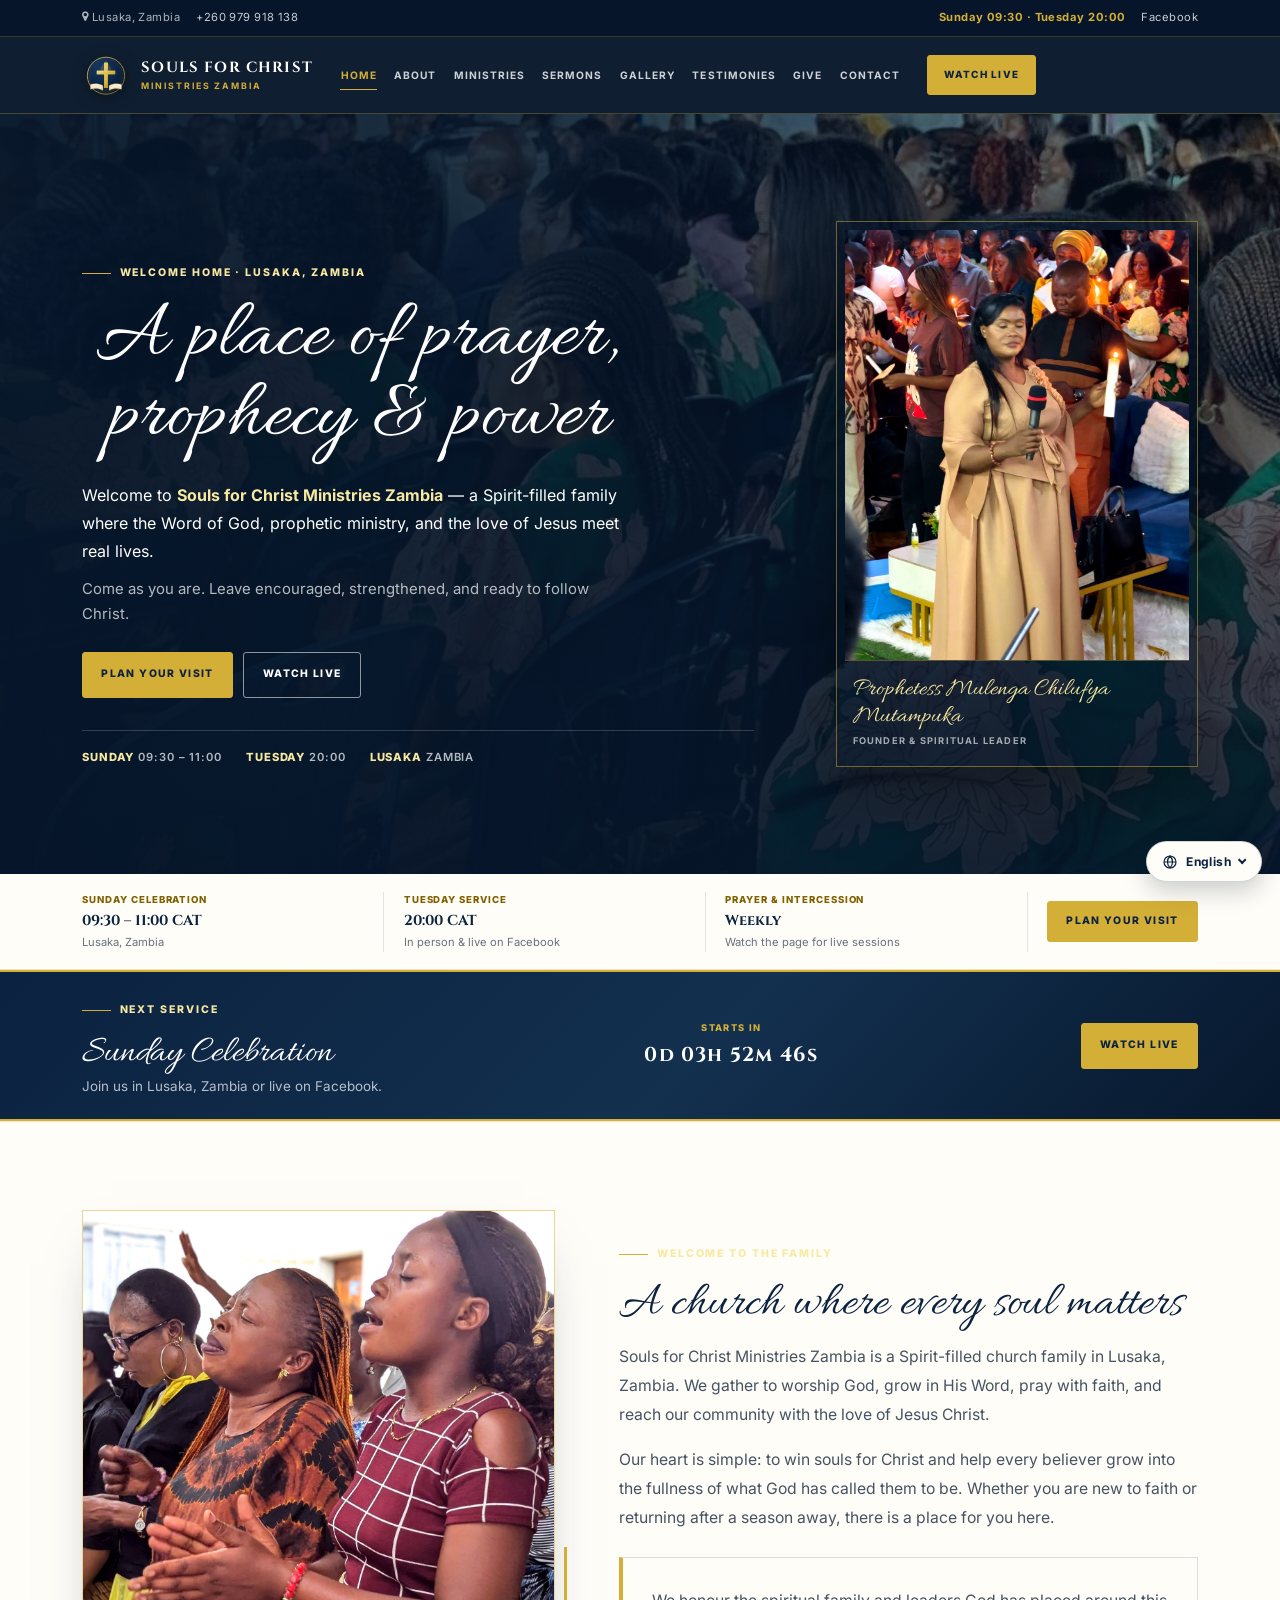
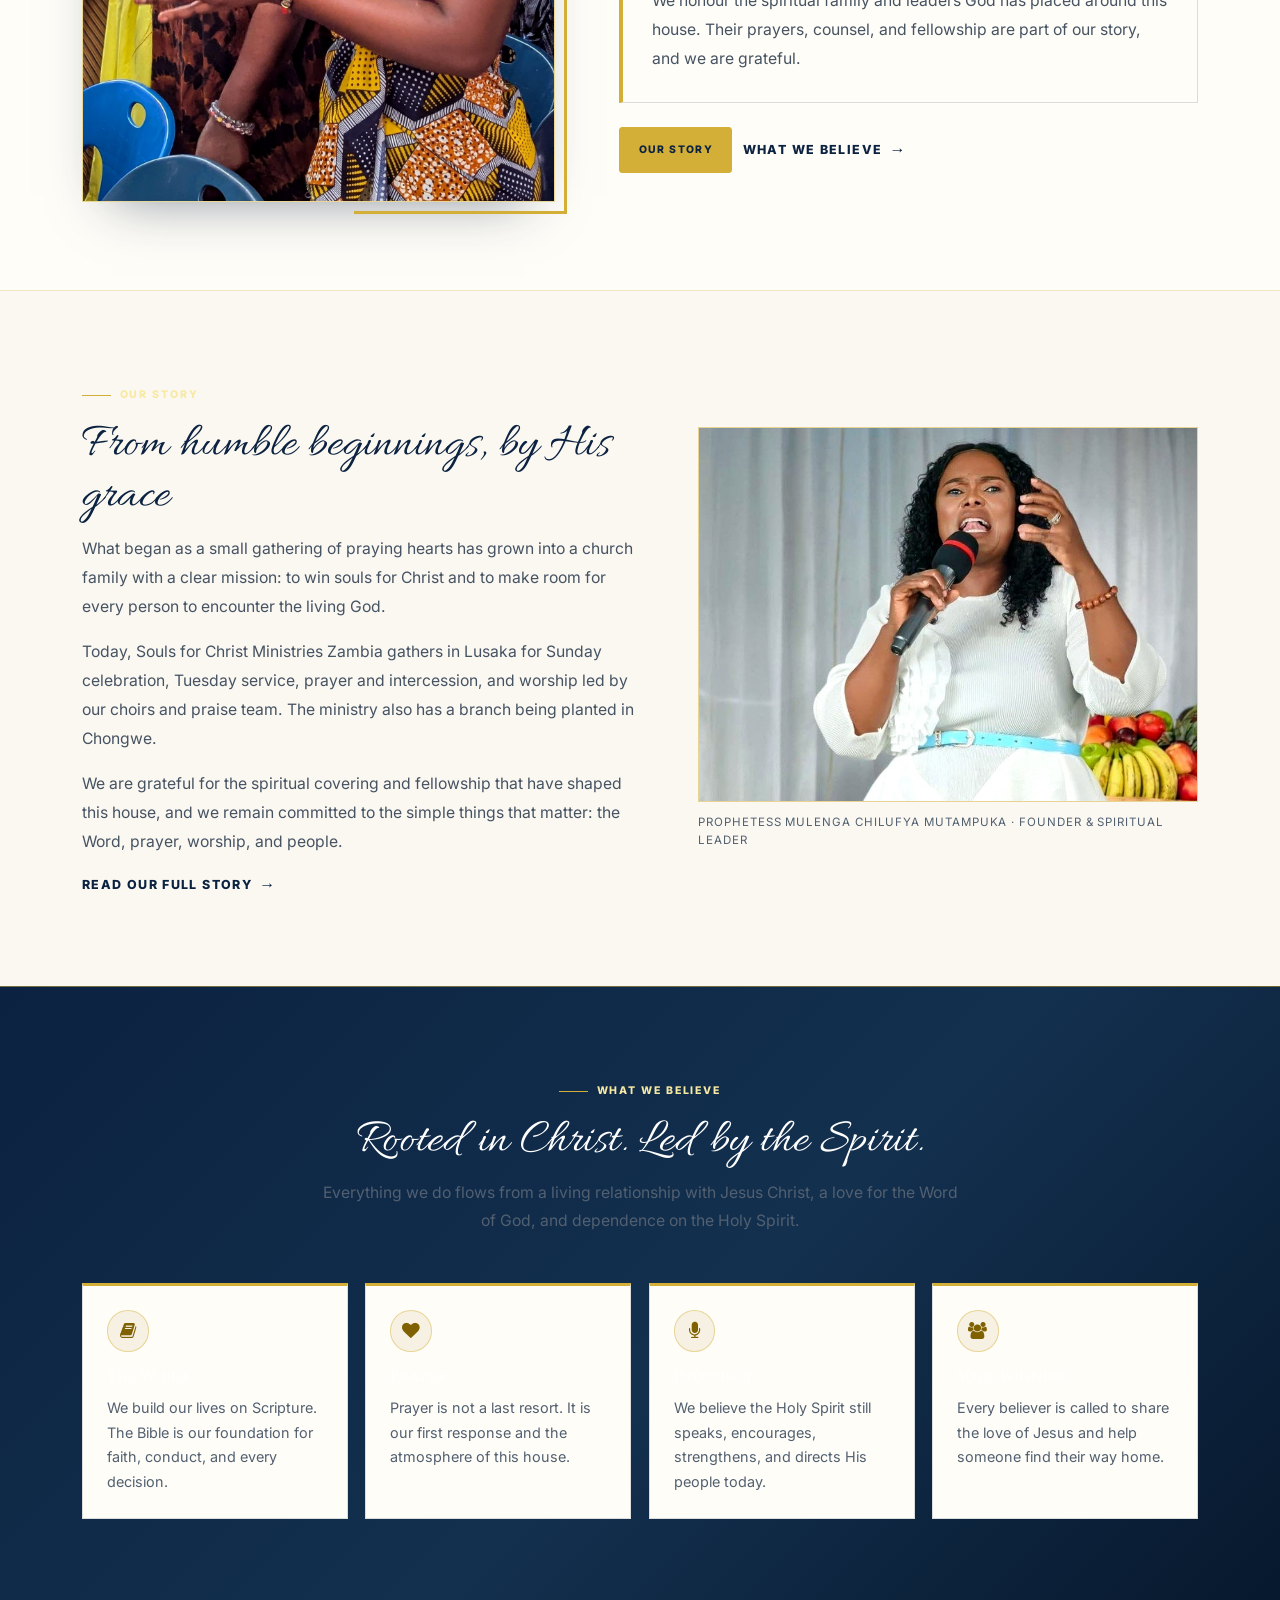
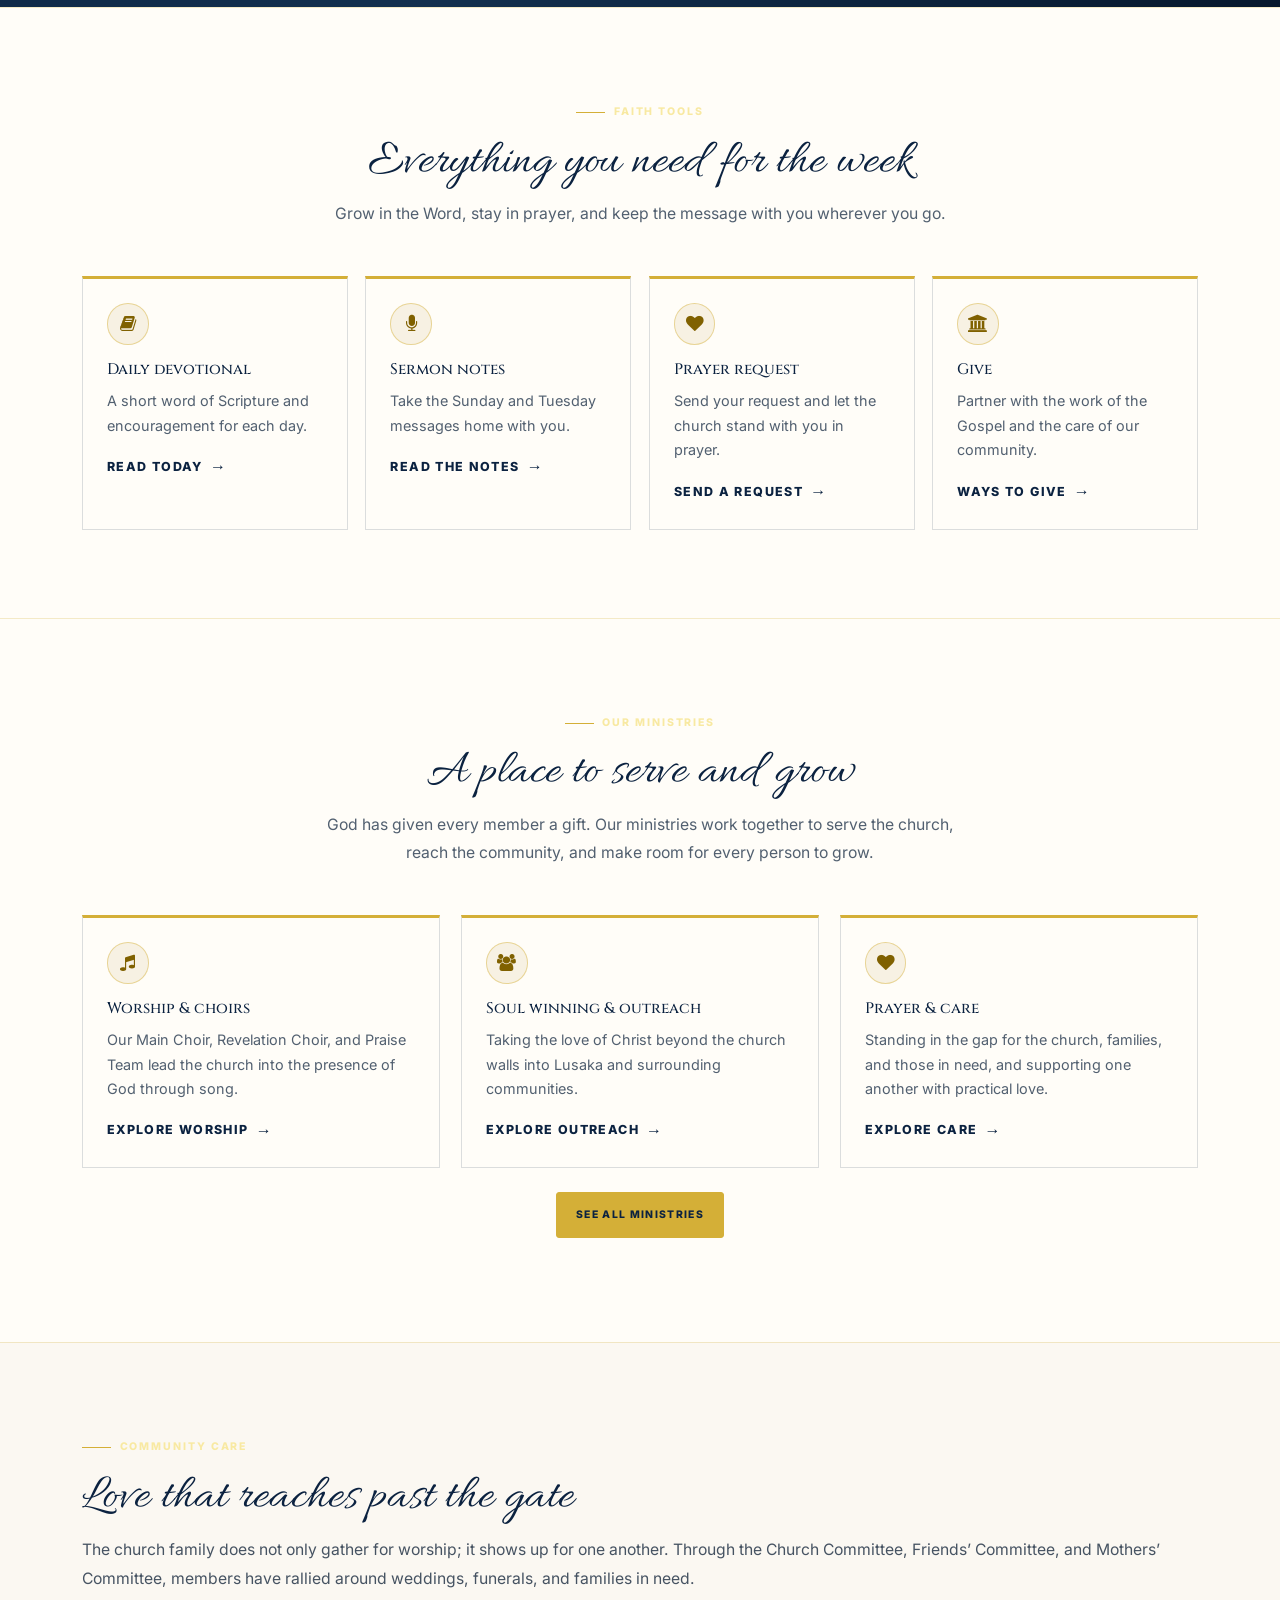
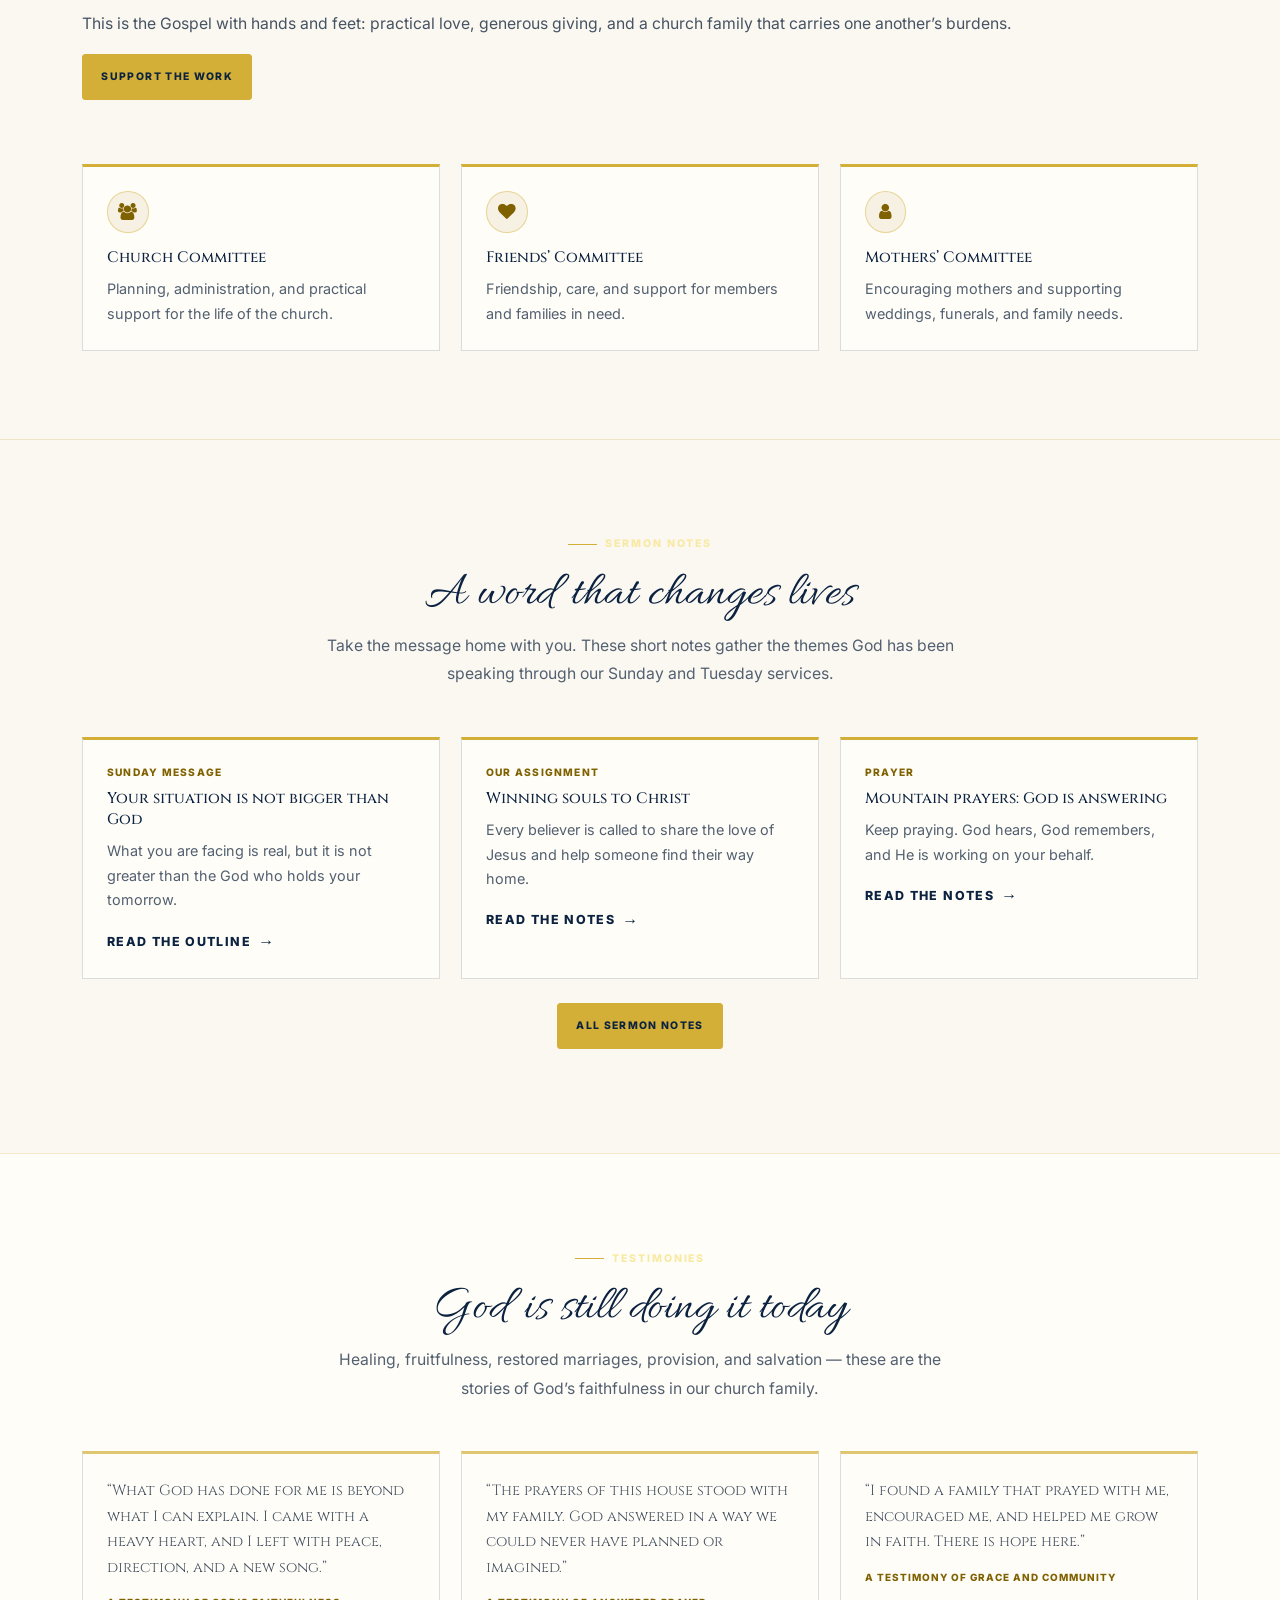
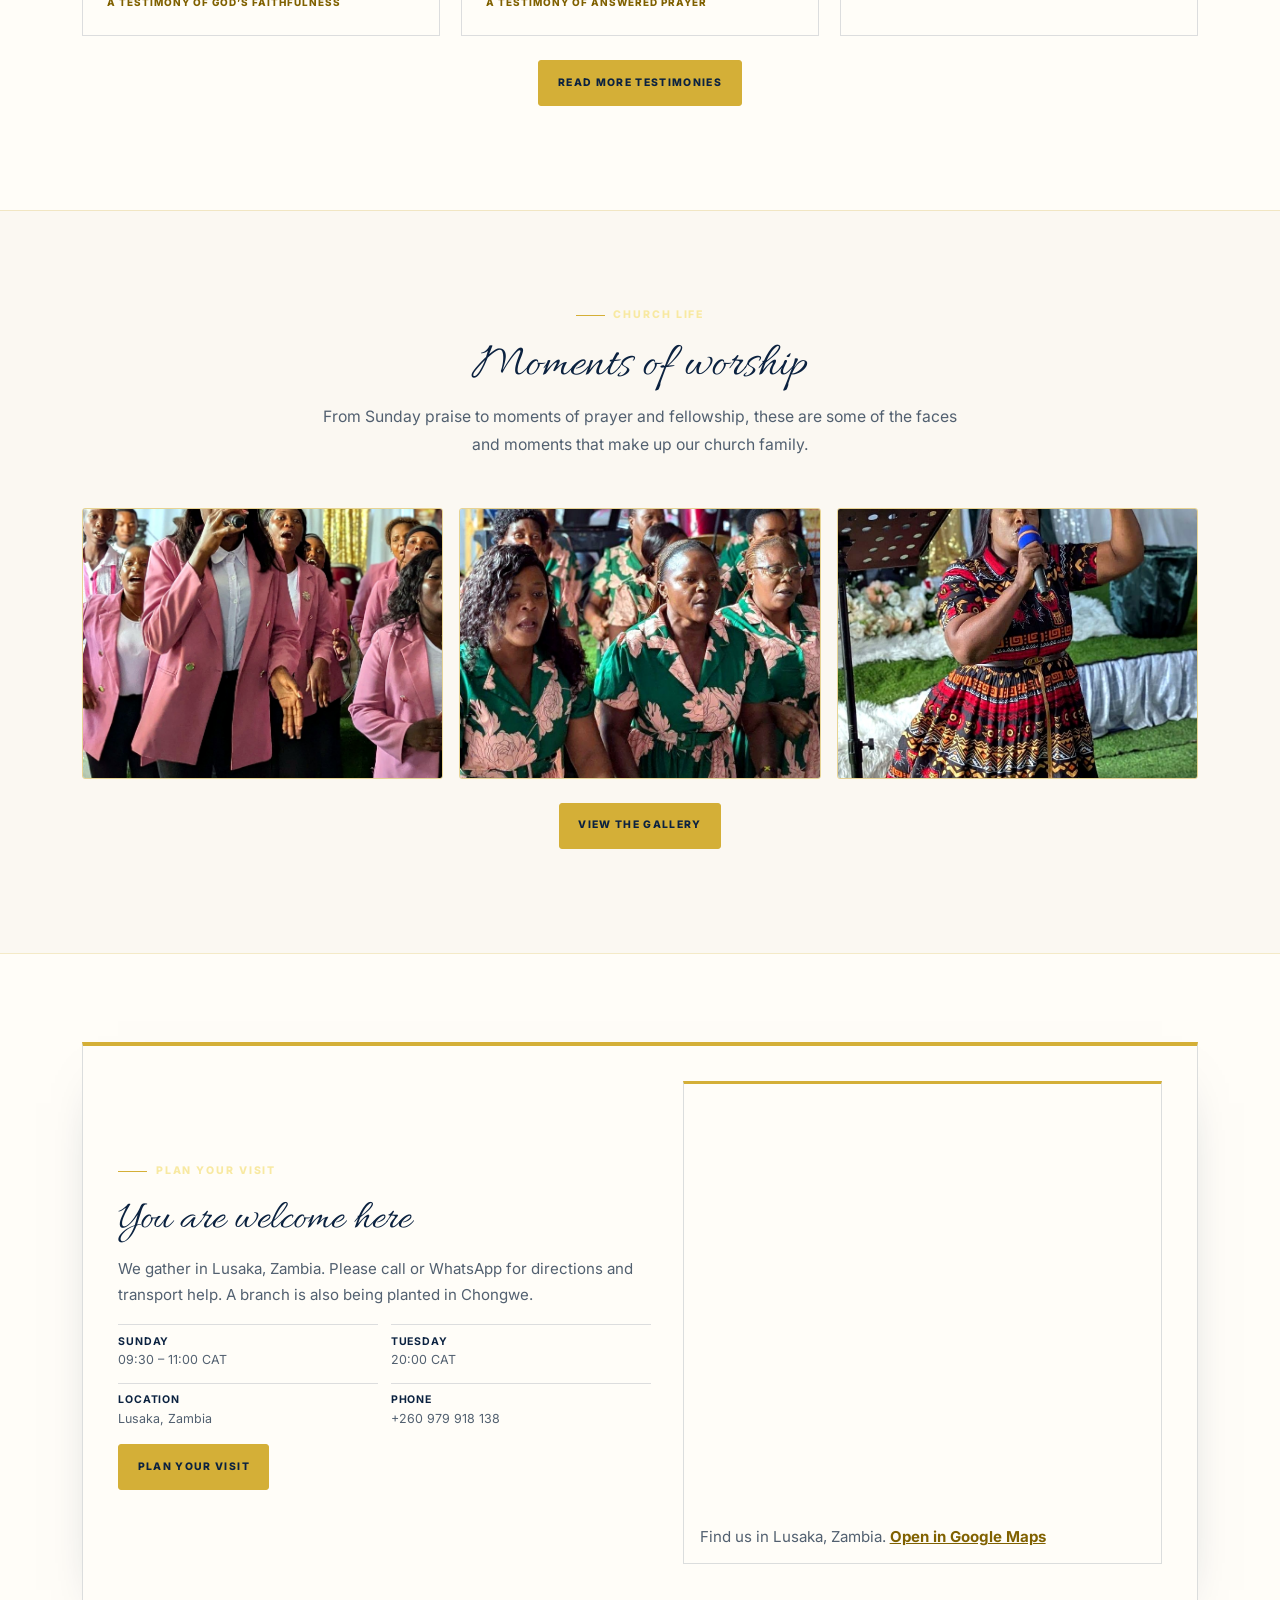
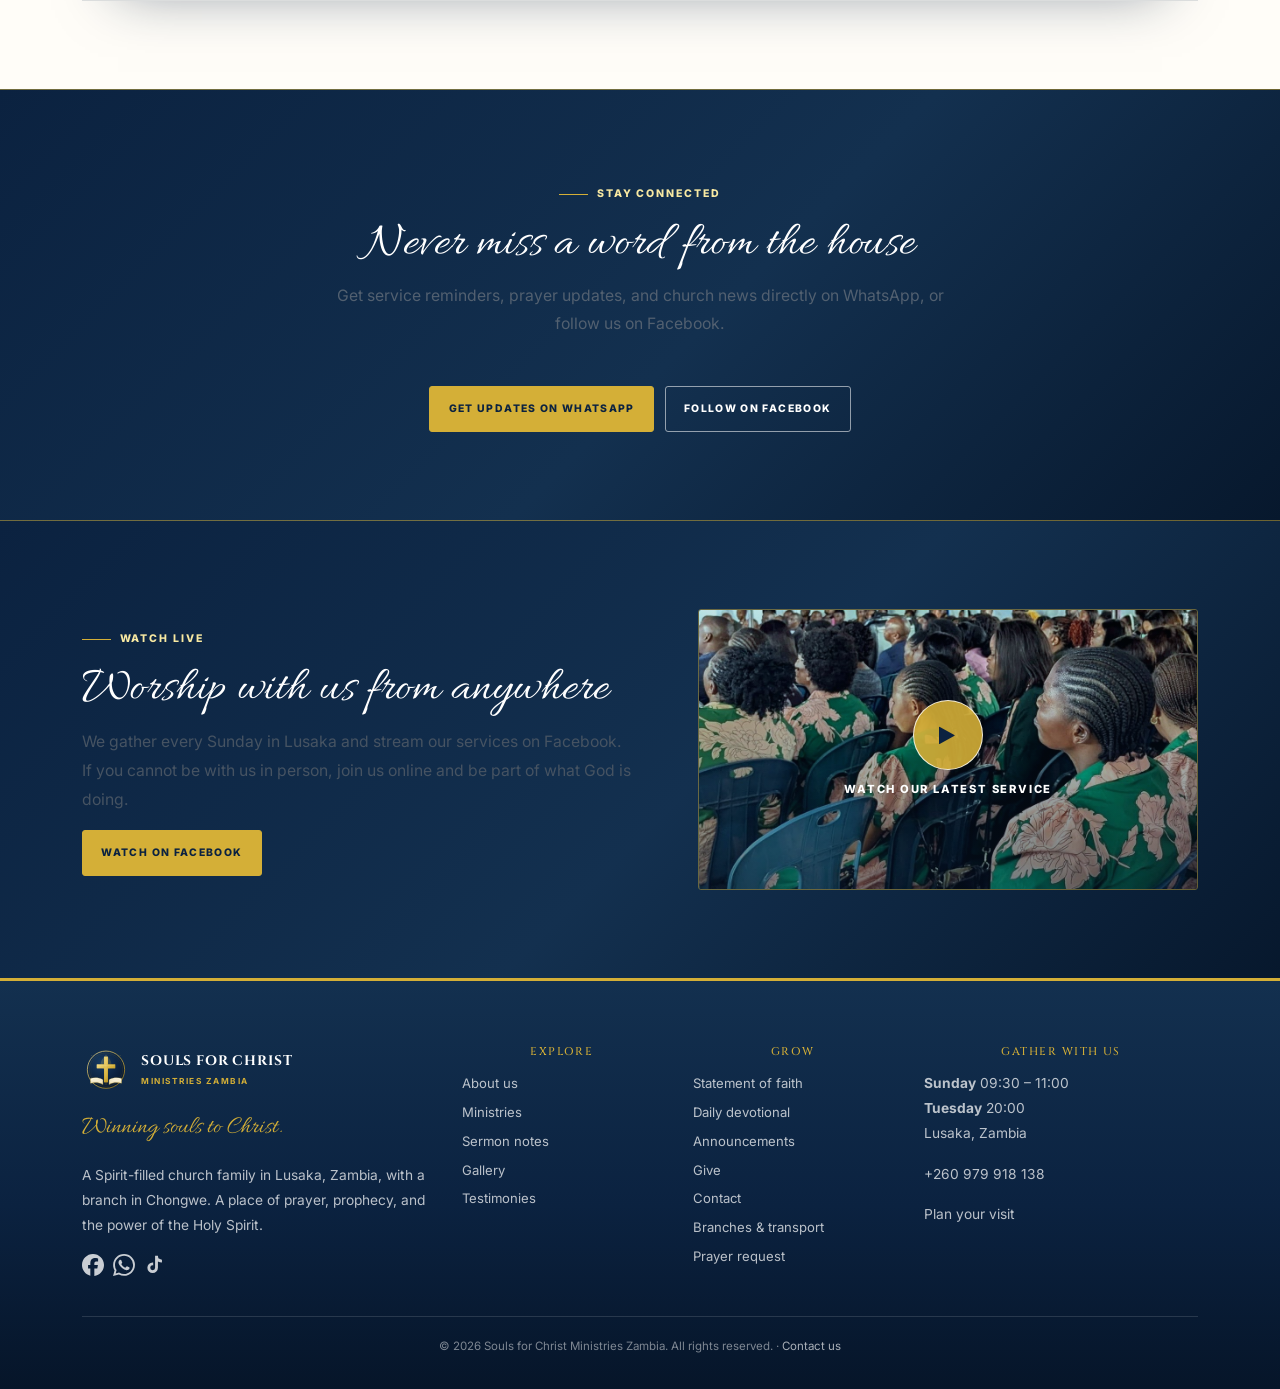
==== index.html @ 10772c0a "Center site on the church; remove incorrect address and other-church details" ====
<!DOCTYPE html>

<html lang="en">
<head>
<meta charset="utf-8"/>
<meta content="width=device-width, initial-scale=1" name="viewport"/>
<title>Souls for Christ Ministries Zambia | Winning Souls to Christ</title>
<meta content="Souls for Christ Ministries Zambia is a Spirit-filled church family in Lusaka, Zambia. Join us for Sunday Celebration at 09:30 and Tuesday Service at 20:00." name="description"/>
<meta content="Souls for Christ Ministries Zambia, church Lusaka Zambia, Prophetess Mulenga Chilufya Mutampuka, Sunday service, Tuesday service, prayer, prophetic ministry" name="keywords"/>
<meta content="#0b2240" name="theme-color"/>
<link href="assets/images/favicon-souls.png" rel="icon" sizes="128x128" type="image/png"/>
<link href="assets/css/fonts.css" rel="stylesheet"/>
<link href="assets/fonts/style.css" rel="stylesheet"/>
<link href="assets/fonts/font__flaticon.css" rel="stylesheet"/>
<link href="assets/css/tiny-slider.css" rel="stylesheet"/>
<link href="assets/css/glightbox.min.css" rel="stylesheet"/>
<link href="assets/css/aos.css" rel="stylesheet"/>
<link href="assets/css/style.css" rel="stylesheet"/>
<link href="assets/css/rpai.css" rel="stylesheet"/>
<link href="assets/css/souls.css" rel="stylesheet"/>
<link href="assets/css/rebuild.css" rel="stylesheet"/>
<meta content="Souls for Christ Ministries Zambia | Winning Souls to Christ" property="og:title"/>
<meta content="Souls for Christ Ministries Zambia is a Spirit-filled church family in Lusaka, Zambia. Join us for Sunday Celebration at 09:30 and Tuesday Service at 20:00." property="og:description"/>
<meta content="website" property="og:type"/>
<meta content="assets/images/og-souls.jpg" property="og:image"/>
<meta content="Souls for Christ Ministries Zambia" property="og:site_name"/>
<meta content="summary_large_image" name="twitter:card"/>
<meta content="Souls for Christ Ministries Zambia | Winning Souls to Christ" name="twitter:title"/>
<meta content="Souls for Christ Ministries Zambia is a Spirit-filled church family in Lusaka, Zambia. Join us for Sunday Celebration at 09:30 and Tuesday Service at 20:00." name="twitter:description"/>
<meta content="assets/images/og-souls.jpg" name="twitter:image"/>
</head>
<body class="page-home">
<div class="site-mobile-menu site-navbar-target" id="site-mobile-menu">
<div class="site-mobile-menu-header">
<div class="site-mobile-menu-close">
<span aria-label="Close menu" class="icofont-close js-menu-toggle" role="button" tabindex="0"></span>
</div>
</div>
<div class="site-mobile-menu-body"></div>
</div>
<div class="souls-topbar">
<div class="container">
<div class="souls-topbar-left">
<span><span aria-hidden="true" class="icon-map-marker"></span> Lusaka, Zambia</span>
<span><a href="tel:+260979918138">+260 979 918 138</a></span>
</div>
<div class="souls-topbar-right">
<span class="souls-topbar-heritage">Sunday 09:30 · Tuesday 20:00</span>
<a href="https://www.facebook.com/p/Souls-for-Christ-Ministries-Zambia-100068789642989/" rel="noopener noreferrer" target="_blank">Facebook</a>
</div>
</div>
</div>
<header class="souls-header">
<div class="container">
<a aria-label="Souls for Christ Ministries Zambia home" class="souls-brand" href="index.html">
<img alt="Souls for Christ Ministries Zambia emblem" class="souls-brand-mark" src="assets/images/logo-emblem.svg"/>
<span class="souls-brand-text"><strong>Souls for Christ</strong><small>Ministries Zambia</small></span>
</a>
<nav aria-label="Main navigation">
<ul class="souls-nav js-clone-nav">
<li class="active"><a aria-current="page" href="index.html">Home</a></li>
<li><a href="about.html">About</a></li>
<li><a href="ministry.html">Ministries</a></li>
<li><a href="sermons.html">Sermons</a></li>
<li><a href="gallery.html">Gallery</a></li>
<li><a href="testimonies.html">Testimonies</a></li>
<li><a href="give.html">Give</a></li>
<li><a href="contact.html">Contact</a></li>
</ul>
</nav>
<a class="souls-live-btn" href="https://www.facebook.com/p/Souls-for-Christ-Ministries-Zambia-100068789642989/" rel="noopener noreferrer" target="_blank">Watch Live</a>
<button aria-controls="site-mobile-menu" aria-expanded="false" aria-label="Open menu" class="souls-burger js-menu-toggle" type="button">
<span></span><span></span><span></span>
</button>
</div>
</header>
<section class="souls-hero">
<div class="souls-hero-bg" style="background-image:url('assets/images/hero-congregation.jpg')"></div>
<div class="container">
<div class="souls-hero-grid">
<div class="souls-hero-copy" data-aos="fade-up">
<span class="souls-kicker">Welcome home · Lusaka, Zambia</span>
<h1>A place of prayer, prophecy &amp; power</h1>
<p class="souls-hero-lead">Welcome to <strong>Souls for Christ Ministries Zambia</strong> — a Spirit-filled family where the Word of God, prophetic ministry, and the love of Jesus meet real lives.</p>
<p class="souls-hero-note">Come as you are. Leave encouraged, strengthened, and ready to follow Christ.</p>
<div class="souls-actions">
<a class="souls-btn" href="contact.html#visit">Plan your visit</a>
<a class="souls-btn-outline" href="https://www.facebook.com/p/Souls-for-Christ-Ministries-Zambia-100068789642989/" rel="noopener noreferrer" target="_blank">Watch live</a>
</div>
<div class="souls-hero-meta">
<span><strong>Sunday</strong> 09:30 – 11:00</span>
<span><strong>Tuesday</strong> 20:00</span>
<span><strong>Lusaka</strong> Zambia</span>
</div>
</div>
<figure class="souls-hero-portrait" data-aos="fade-up" data-aos-delay="120">
<img alt="Prophetess Mulenga Chilufya Mutampuka, founder of Souls for Christ Ministries Zambia" decoding="async" height="1741" loading="lazy" src="assets/images/pastor-portrait.jpg" width="1170"/>
<figcaption>
<span class="souls-portrait-name">Prophetess Mulenga Chilufya Mutampuka</span>
<span class="souls-portrait-role">Founder &amp; Spiritual Leader</span>
</figcaption>
</figure>
</div>
</div>
</section>
<section aria-label="Weekly service times" class="souls-service-strip">
<div class="container">
<div class="souls-service-strip-grid">
<div class="souls-service-strip-item">
<span>Sunday Celebration</span>
<strong>09:30 – 11:00 CAT</strong>
<small>Lusaka, Zambia</small>
</div>
<div class="souls-service-strip-item">
<span>Tuesday Service</span>
<strong>20:00 CAT</strong>
<small>In person &amp; live on Facebook</small>
</div>
<div class="souls-service-strip-item">
<span>Prayer &amp; Intercession</span>
<strong>Weekly</strong>
<small>Watch the page for live sessions</small>
</div>
<a class="souls-btn" href="contact.html#visit">Plan your visit</a>
</div>
</div>
</section>
<main>
<section aria-label="Next service countdown" class="souls-live-band">
<div class="container">
<div>
<span class="souls-kicker">Next service</span>
<h2>Sunday Celebration</h2>
<p>Join us in Lusaka, Zambia or live on Facebook.</p>
</div>
<div class="souls-countdown">
<span>Starts in</span>
<strong data-next-service="">00d 00h 00m 00s</strong>
</div>
<a class="souls-btn" href="https://www.facebook.com/p/Souls-for-Christ-Ministries-Zambia-100068789642989/" rel="noopener noreferrer" target="_blank">Watch live</a>
</div>
</section>
<section class="souls-section souls-section--paper">
<div class="container">
<div class="souls-welcome-grid">
<figure class="souls-welcome-image" data-aos="fade-up">
<img alt="Women of the choir worshipping at Souls for Christ Ministries Zambia" decoding="async" height="1800" loading="lazy" src="assets/images/worship-choir.jpg" width="1355"/>
</figure>
<div class="souls-welcome-copy" data-aos="fade-up" data-aos-delay="100">
<span class="souls-kicker">Welcome to the family</span>
<h2 class="souls-section-title">A church where every soul matters</h2>
<p>Souls for Christ Ministries Zambia is a Spirit-filled church family in Lusaka, Zambia. We gather to worship God, grow in His Word, pray with faith, and reach our community with the love of Jesus Christ.</p>
<p>Our heart is simple: to win souls for Christ and help every believer grow into the fullness of what God has called them to be. Whether you are new to faith or returning after a season away, there is a place for you here.</p>
<div class="souls-heritage" style="margin-top:1.5rem">
<p>We honour the spiritual family and leaders God has placed around this house. Their prayers, counsel, and fellowship are part of our story, and we are grateful.</p>
</div>
<div class="souls-actions" style="margin-top:1.5rem">
<a class="souls-btn" href="about.html">Our story</a>
<a class="souls-link-arrow" href="faith.html">What we believe</a>
</div>
</div>
</div>
</div>
</section>
<section class="souls-section">
<div class="container">
<div class="souls-story-grid">
<div class="souls-story-copy" data-aos="fade-up">
<span class="souls-kicker">Our story</span>
<h2 class="souls-section-title">From humble beginnings, by His grace</h2>
<p>What began as a small gathering of praying hearts has grown into a church family with a clear mission: to win souls for Christ and to make room for every person to encounter the living God.</p>
<p>Today, Souls for Christ Ministries Zambia gathers in Lusaka for Sunday celebration, Tuesday service, prayer and intercession, and worship led by our choirs and praise team. The ministry also has a branch being planted in Chongwe.</p>
<p>We are grateful for the spiritual covering and fellowship that have shaped this house, and we remain committed to the simple things that matter: the Word, prayer, worship, and people.</p>
<a class="souls-link-arrow" href="about.html">Read our full story</a>
</div>
<figure class="souls-story-image" data-aos="fade-up" data-aos-delay="100">
<img alt="Prophetess Mulenga Chilufya Mutampuka ministering at Souls for Christ Ministries Zambia" decoding="async" height="1673" loading="lazy" src="assets/images/pastor-speaking.jpg" width="871"/>
<figcaption>Prophetess Mulenga Chilufya Mutampuka · Founder &amp; Spiritual Leader</figcaption>
</figure>
</div>
</div>
</section>
<section class="souls-section souls-section--navy">
<div class="container">
<div class="souls-section-head">
<span class="souls-kicker">What we believe</span>
<h2 class="souls-section-title">Rooted in Christ. Led by the Spirit.</h2>
<p>Everything we do flows from a living relationship with Jesus Christ, a love for the Word of God, and dependence on the Holy Spirit.</p>
</div>
<div class="souls-grid-4">
<article class="souls-belief-card">
<div class="souls-card-icon"><span aria-hidden="true" class="icon-book"></span></div>
<h3>The Word</h3>
<p>We build our lives on Scripture. The Bible is our foundation for faith, conduct, and every decision.</p>
</article>
<article class="souls-belief-card">
<div class="souls-card-icon"><span aria-hidden="true" class="icon-heart"></span></div>
<h3>Prayer</h3>
<p>Prayer is not a last resort. It is our first response and the atmosphere of this house.</p>
</article>
<article class="souls-belief-card">
<div class="souls-card-icon"><span aria-hidden="true" class="icon-microphone"></span></div>
<h3>Prophecy</h3>
<p>We believe the Holy Spirit still speaks, encourages, strengthens, and directs His people today.</p>
</article>
<article class="souls-belief-card">
<div class="souls-card-icon"><span aria-hidden="true" class="icon-users"></span></div>
<h3>Soul winning</h3>
<p>Every believer is called to share the love of Jesus and help someone find their way home.</p>
</article>
</div>
</div>
</section>
<section class="souls-section souls-section--paper">
<div class="container">
<div class="souls-section-head">
<span class="souls-kicker">Faith tools</span>
<h2 class="souls-section-title">Everything you need for the week</h2>
<p>Grow in the Word, stay in prayer, and keep the message with you wherever you go.</p>
</div>
<div class="souls-grid-4">
<article class="souls-belief-card">
<div class="souls-card-icon"><span aria-hidden="true" class="icon-book"></span></div>
<h3>Daily devotional</h3>
<p>A short word of Scripture and encouragement for each day.</p>
<a class="souls-link-arrow" href="daily-devotional.html">Read today</a>
</article>
<article class="souls-belief-card">
<div class="souls-card-icon"><span aria-hidden="true" class="icon-microphone"></span></div>
<h3>Sermon notes</h3>
<p>Take the Sunday and Tuesday messages home with you.</p>
<a class="souls-link-arrow" href="sermons.html">Read the notes</a>
</article>
<article class="souls-belief-card">
<div class="souls-card-icon"><span aria-hidden="true" class="icon-heart"></span></div>
<h3>Prayer request</h3>
<p>Send your request and let the church stand with you in prayer.</p>
<a class="souls-link-arrow" href="contact.html#prayer">Send a request</a>
</article>
<article class="souls-belief-card">
<div class="souls-card-icon"><span aria-hidden="true" class="icon-bank"></span></div>
<h3>Give</h3>
<p>Partner with the work of the Gospel and the care of our community.</p>
<a class="souls-link-arrow" href="give.html">Ways to give</a>
</article>
</div>
</div>
</section>
<section class="souls-section souls-section--paper">
<div class="container">
<div class="souls-section-head">
<span class="souls-kicker">Our ministries</span>
<h2 class="souls-section-title">A place to serve and grow</h2>
<p>God has given every member a gift. Our ministries work together to serve the church, reach the community, and make room for every person to grow.</p>
</div>
<div class="souls-grid-3">
<article class="souls-ministry-card">
<div class="souls-card-icon"><span aria-hidden="true" class="icon-music"></span></div>
<h3>Worship &amp; choirs</h3>
<p>Our Main Choir, Revelation Choir, and Praise Team lead the church into the presence of God through song.</p>
<a class="souls-link-arrow" href="ministry.html">Explore worship</a>
</article>
<article class="souls-ministry-card">
<div class="souls-card-icon"><span aria-hidden="true" class="icon-users"></span></div>
<h3>Soul winning &amp; outreach</h3>
<p>Taking the love of Christ beyond the church walls into Lusaka and surrounding communities.</p>
<a class="souls-link-arrow" href="ministry.html">Explore outreach</a>
</article>
<article class="souls-ministry-card">
<div class="souls-card-icon"><span aria-hidden="true" class="icon-heart"></span></div>
<h3>Prayer &amp; care</h3>
<p>Standing in the gap for the church, families, and those in need, and supporting one another with practical love.</p>
<a class="souls-link-arrow" href="ministry.html">Explore care</a>
</article>
</div>
<p class="text-center mt-4"><a class="souls-btn" href="ministry.html">See all ministries</a></p>
</div>
</section>
<section class="souls-section souls-community">
<div class="container">
<div class="souls-story-grid">
<div class="souls-story-copy">
<span class="souls-kicker">Community care</span>
<h2 class="souls-section-title">Love that reaches past the gate</h2>
<p>The church family does not only gather for worship; it shows up for one another. Through the Church Committee, Friends’ Committee, and Mothers’ Committee, members have rallied around weddings, funerals, and families in need.</p>
<p>This is the Gospel with hands and feet: practical love, generous giving, and a church family that carries one another’s burdens.</p>
<a class="souls-btn" href="give.html">Support the work</a>
</div>
<div class="souls-grid-3">
<article class="souls-belief-card">
<div class="souls-card-icon"><span aria-hidden="true" class="icon-users"></span></div>
<h3>Church Committee</h3>
<p>Planning, administration, and practical support for the life of the church.</p>
</article>
<article class="souls-belief-card">
<div class="souls-card-icon"><span aria-hidden="true" class="icon-heart"></span></div>
<h3>Friends’ Committee</h3>
<p>Friendship, care, and support for members and families in need.</p>
</article>
<article class="souls-belief-card">
<div class="souls-card-icon"><span aria-hidden="true" class="icon-user"></span></div>
<h3>Mothers’ Committee</h3>
<p>Encouraging mothers and supporting weddings, funerals, and family needs.</p>
</article>
</div>
</div>
</div>
</section>
<section class="souls-section">
<div class="container">
<div class="souls-section-head">
<span class="souls-kicker">Sermon notes</span>
<h2 class="souls-section-title">A word that changes lives</h2>
<p>Take the message home with you. These short notes gather the themes God has been speaking through our Sunday and Tuesday services.</p>
</div>
<div class="souls-grid-3">
<article class="souls-sermon-preview">
<span class="souls-mini-label">Sunday message</span>
<h3>Your situation is not bigger than God</h3>
<p>What you are facing is real, but it is not greater than the God who holds your tomorrow.</p>
<a class="souls-link-arrow" href="sermons.html">Read the outline</a>
</article>
<article class="souls-sermon-preview">
<span class="souls-mini-label">Our assignment</span>
<h3>Winning souls to Christ</h3>
<p>Every believer is called to share the love of Jesus and help someone find their way home.</p>
<a class="souls-link-arrow" href="sermons.html">Read the notes</a>
</article>
<article class="souls-sermon-preview">
<span class="souls-mini-label">Prayer</span>
<h3>Mountain prayers: God is answering</h3>
<p>Keep praying. God hears, God remembers, and He is working on your behalf.</p>
<a class="souls-link-arrow" href="sermons.html">Read the notes</a>
</article>
</div>
<p class="text-center mt-4"><a class="souls-btn" href="sermons.html">All sermon notes</a></p>
</div>
</section>
<section class="souls-section souls-section--paper">
<div class="container">
<div class="souls-section-head">
<span class="souls-kicker">Testimonies</span>
<h2 class="souls-section-title">God is still doing it today</h2>
<p>Healing, fruitfulness, restored marriages, provision, and salvation — these are the stories of God’s faithfulness in our church family.</p>
</div>
<div class="souls-grid-3">
<article class="souls-testimony-card">
<p>“What God has done for me is beyond what I can explain. I came with a heavy heart, and I left with peace, direction, and a new song.”</p>
<span class="souls-testimony-source">A testimony of God’s faithfulness</span>
</article>
<article class="souls-testimony-card">
<p>“The prayers of this house stood with my family. God answered in a way we could never have planned or imagined.”</p>
<span class="souls-testimony-source">A testimony of answered prayer</span>
</article>
<article class="souls-testimony-card">
<p>“I found a family that prayed with me, encouraged me, and helped me grow in faith. There is hope here.”</p>
<span class="souls-testimony-source">A testimony of grace and community</span>
</article>
</div>
<p class="text-center mt-4"><a class="souls-btn" href="testimonies.html">Read more testimonies</a></p>
</div>
</section>
<section class="souls-section">
<div class="container">
<div class="souls-section-head">
<span class="souls-kicker">Church life</span>
<h2 class="souls-section-title">Moments of worship</h2>
<p>From Sunday praise to moments of prayer and fellowship, these are some of the faces and moments that make up our church family.</p>
</div>
<div class="row g-3">
<div class="col-md-4"><img alt="Choir singing at Souls for Christ Ministries Zambia" class="souls-strip-photo" decoding="async" height="1649" loading="lazy" src="assets/images/choir-pink.jpg" width="1542"/></div>
<div class="col-md-4"><img alt="Choir in green and floral dresses at Souls for Christ Ministries Zambia" class="souls-strip-photo" decoding="async" height="640" loading="lazy" src="assets/images/choir-green.jpg" width="796"/></div>
<div class="col-md-4"><img alt="Worshipper singing with raised hand at Souls for Christ Ministries Zambia" class="souls-strip-photo" decoding="async" height="1280" loading="lazy" src="assets/images/praise-worship.jpg" width="963"/></div>
</div>
<p class="text-center mt-4"><a class="souls-btn" href="gallery.html">View the gallery</a></p>
</div>
</section>
<section class="souls-section souls-section--paper">
<div class="container">
<div class="souls-visit-band">
<div>
<span class="souls-kicker">Plan your visit</span>
<h2>You are welcome here</h2>
<p>We gather in Lusaka, Zambia. Please call or WhatsApp for directions and transport help. A branch is also being planted in Chongwe.</p>
<ul class="souls-visit-meta">
<li><strong>Sunday</strong>09:30 – 11:00 CAT</li>
<li><strong>Tuesday</strong>20:00 CAT</li>
<li><strong>Location</strong>Lusaka, Zambia</li>
<li><strong>Phone</strong>+260 979 918 138</li>
</ul>
<a class="souls-btn mt-3" href="contact.html#visit">Plan your visit</a>
</div>
<div class="souls-map">
<iframe loading="lazy" referrerpolicy="no-referrer-when-downgrade" src="https://maps.google.com/maps?q=Lusaka%2C%20Zambia&amp;t=&amp;z=12&amp;ie=UTF8&amp;iwloc=&amp;output=embed" title="Map of Lusaka, Zambia"></iframe>
<p class="souls-map-note">Find us in Lusaka, Zambia. <a href="https://www.google.com/maps/place/Lusaka,+Zambia" target="_blank" rel="noopener noreferrer">Open in Google Maps</a></p>
</div>
</div>
</div>
</section>
<section class="souls-section souls-section--navy">
<div class="container">
<div class="souls-section-head">
<span class="souls-kicker">Stay connected</span>
<h2 class="souls-section-title">Never miss a word from the house</h2>
<p>Get service reminders, prayer updates, and church news directly on WhatsApp, or follow us on Facebook.</p>
</div>
<div class="souls-actions" style="justify-content:center">
<a class="souls-btn" href="https://wa.me/260979918138?text=Hello%20Souls%20for%20Christ%20Ministries%20Zambia%2C%20please%20add%20me%20to%20the%20church%20updates%20list." rel="noopener noreferrer" target="_blank">Get updates on WhatsApp</a>
<a class="souls-btn-outline" href="https://www.facebook.com/p/Souls-for-Christ-Ministries-Zambia-100068789642989/" rel="noopener noreferrer" target="_blank">Follow on Facebook</a>
</div>
</div>
</section>
<section class="souls-section souls-section--navy">
<div class="container">
<div class="souls-story-grid">
<div class="souls-story-copy">
<span class="souls-kicker">Watch live</span>
<h2 class="souls-section-title">Worship with us from anywhere</h2>
<p>We gather every Sunday in Lusaka and stream our services on Facebook. If you cannot be with us in person, join us online and be part of what God is doing.</p>
<a class="souls-btn" href="https://www.facebook.com/p/Souls-for-Christ-Ministries-Zambia-100068789642989/" rel="noopener noreferrer" target="_blank">Watch on Facebook</a>
</div>
<a aria-label="Open Souls for Christ Ministries Zambia live services on Facebook" class="souls-live-image" href="https://www.facebook.com/p/Souls-for-Christ-Ministries-Zambia-100068789642989/" rel="noopener noreferrer" target="_blank">
<img alt="Congregation gathered for worship at Souls for Christ Ministries Zambia" decoding="async" height="638" loading="lazy" src="assets/images/hero-congregation.jpg" width="1800"/>
<span class="souls-play"><span aria-hidden="true" class="icon-play"></span><span>Watch our latest service</span></span>
</a>
</div>
</div>
</section>
</main>
<footer class="souls-footer">
<div class="container">
<div class="souls-footer-grid">
<div>
<div class="souls-footer-brand">
<img alt="Souls for Christ Ministries Zambia emblem" src="assets/images/logo-emblem.svg"/>
<div><strong>Souls for Christ</strong><small>Ministries Zambia</small></div>
</div>
<p class="souls-footer-tagline">Winning souls to Christ.</p>
<p>A Spirit-filled church family in Lusaka, Zambia, with a branch in Chongwe. A place of prayer, prophecy, and the power of the Holy Spirit.</p>
<ul class="souls-social">
<li><a aria-label="Visit Souls for Christ Ministries Zambia on Facebook" href="https://www.facebook.com/p/Souls-for-Christ-Ministries-Zambia-100068789642989/" rel="noopener noreferrer" target="_blank"><img alt="Facebook" src="assets/images/icon-facebook.svg"/></a></li>
<li><a aria-label="Message Souls for Christ Ministries Zambia on WhatsApp" href="https://wa.me/260979918138" rel="noopener noreferrer" target="_blank"><img alt="WhatsApp" src="assets/images/icon-whatsapp.svg"/></a></li>
<li><a aria-label="Visit Prophetess Chilufya on TikTok" href="https://www.tiktok.com/@mulengachilufyamu" rel="noopener noreferrer" target="_blank"><img alt="TikTok" src="assets/images/icon-tiktok.svg"/></a></li>
</ul>
</div>
<div>
<h3>Explore</h3>
<ul class="souls-footer-links">
<li><a href="about.html">About us</a></li>
<li><a href="ministry.html">Ministries</a></li>
<li><a href="sermons.html">Sermon notes</a></li>
<li><a href="gallery.html">Gallery</a></li>
<li><a href="testimonies.html">Testimonies</a></li>
</ul>
</div>
<div>
<h3>Grow</h3>
<ul class="souls-footer-links">
<li><a href="faith.html">Statement of faith</a></li>
<li><a href="daily-devotional.html">Daily devotional</a></li>
<li><a href="announcements.html">Announcements</a></li>
<li><a href="give.html">Give</a></li>
<li><a href="contact.html">Contact</a></li>
<li><a href="branches-transport.html">Branches &amp; transport</a></li>
<li><a href="contact.html#prayer">Prayer request</a></li>
</ul>
</div>
<div>
<h3>Gather with us</h3>
<p><strong>Sunday</strong> 09:30 – 11:00<br/><strong>Tuesday</strong> 20:00<br/>Lusaka, Zambia</p>
<p><a href="tel:+260979918138">+260 979 918 138</a></p>
<p><a href="contact.html#visit">Plan your visit</a></p>
</div>
</div>
<div class="souls-footer-bottom">
      © <span data-year="">2026</span> Souls for Christ Ministries Zambia. All rights reserved.
      <span aria-hidden="true">·</span> <a href="contact.html">Contact us</a>
</div>
</div>
</footer>
<div id="overlayer"></div>
<div class="loader">
<div class="spinner-border text-primary" role="status">
<span class="visually-hidden">Loading...</span>
</div>
</div>
<script src="assets/js/bootstrap.bundle.min.js"></script>
<script src="assets/js/tiny-slider.js"></script>
<script src="assets/js/glightbox.min.js"></script>
<script src="assets/js/aos.js"></script>
<script src="assets/js/navbar.js"></script>
<script src="assets/js/custom.js"></script>
<script src="assets/js/translations.js"></script>
<script src="assets/js/site.js"></script>
</body>
</html>
---- assets/css/fonts.css ----
@font-face {
  font-family: 'Allura';
  font-style: normal;
  font-weight: 400;
  font-display: swap;
  src: url('../fonts/Allura-Regular.woff2') format('woff2');
}

@font-face {
  font-family: 'Cinzel';
  font-style: normal;
  font-weight: 400 900;
  font-display: swap;
  src: url('../fonts/Cinzel-Variable.woff2') format('woff2');
}

@font-face {
  font-family: 'Inter';
  font-style: normal;
  font-weight: 100 900;
  font-display: swap;
  src: url('../fonts/Inter-Variable.woff2') format('woff2');
}
---- assets/fonts/style.css ----
@font-face {
  font-family: 'icomoon';
  src: url('fonts__icomoon__fonts__icomoon.woff?10si43') format('woff');
  font-weight: normal;
  font-style: normal;
}

[class^="icon-"], [class*=" icon-"] {
  /* use !important to prevent issues with browser extensions that change fonts */
  font-family: 'icomoon' !important;
  speak: none;
  font-style: normal;
  font-weight: normal;
  font-variant: normal;
  text-transform: none;
  line-height: 1;

  /* Better Font Rendering =========== */
  -webkit-font-smoothing: antialiased;
  -moz-osx-font-smoothing: grayscale;
}

.icon-asterisk:before {
  content: "\f069";
}
.icon-plus:before {
  content: "\f067";
}
.icon-question:before {
  content: "\f128";
}
.icon-minus:before {
  content: "\f068";
}
.icon-glass:before {
  content: "\f000";
}
.icon-music:before {
  content: "\f001";
}
.icon-search:before {
  content: "\f002";
}
.icon-envelope-o:before {
  content: "\f003";
}
.icon-heart:before {
  content: "\f004";
}
.icon-star:before {
  content: "\f005";
}
.icon-star-o:before {
  content: "\f006";
}
.icon-user:before {
  content: "\f007";
}
.icon-film:before {
  content: "\f008";
}
.icon-th-large:before {
  content: "\f009";
}
.icon-th:before {
  content: "\f00a";
}
.icon-th-list:before {
  content: "\f00b";
}
.icon-check:before {
  content: "\f00c";
}
.icon-close:before {
  content: "\f00d";
}
.icon-remove:before {
  content: "\f00d";
}
.icon-times:before {
  content: "\f00d";
}
.icon-search-plus:before {
  content: "\f00e";
}
.icon-search-minus:before {
  content: "\f010";
}
.icon-power-off:before {
  content: "\f011";
}
.icon-signal:before {
  content: "\f012";
}
.icon-cog:before {
  content: "\f013";
}
.icon-gear:before {
  content: "\f013";
}
.icon-trash-o:before {
  content: "\f014";
}
.icon-home:before {
  content: "\f015";
}
.icon-file-o:before {
  content: "\f016";
}
.icon-clock-o:before {
  content: "\f017";
}
.icon-road:before {
  content: "\f018";
}
.icon-download:before {
  content: "\f019";
}
.icon-arrow-circle-o-down:before {
  content: "\f01a";
}
.icon-arrow-circle-o-up:before {
  content: "\f01b";
}
.icon-inbox:before {
  content: "\f01c";
}
.icon-play-circle-o:before {
  content: "\f01d";
}
.icon-repeat:before {
  content: "\f01e";
}
.icon-rotate-right:before {
  content: "\f01e";
}
.icon-refresh:before {
  content: "\f021";
}
.icon-list-alt:before {
  content: "\f022";
}
.icon-lock:before {
  content: "\f023";
}
.icon-flag:before {
  content: "\f024";
}
.icon-headphones:before {
  content: "\f025";
}
.icon-volume-off:before {
  content: "\f026";
}
.icon-volume-down:before {
  content: "\f027";
}
.icon-volume-up:before {
  content: "\f028";
}
.icon-qrcode:before {
  content: "\f029";
}
.icon-barcode:before {
  content: "\f02a";
}
.icon-tag:before {
  content: "\f02b";
}
.icon-tags:before {
  content: "\f02c";
}
.icon-book:before {
  content: "\f02d";
}
.icon-bookmark:before {
  content: "\f02e";
}
.icon-print:before {
  content: "\f02f";
}
.icon-camera:before {
  content: "\f030";
}
.icon-font:before {
  content: "\f031";
}
.icon-bold:before {
  content: "\f032";
}
.icon-italic:before {
  content: "\f033";
}
.icon-text-height:before {
  content: "\f034";
}
.icon-text-width:before {
  content: "\f035";
}
.icon-align-left:before {
  content: "\f036";
}
.icon-align-center:before {
  content: "\f037";
}
.icon-align-right:before {
  content: "\f038";
}
.icon-align-justify:before {
  content: "\f039";
}
.icon-list:before {
  content: "\f03a";
}
.icon-dedent:before {
  content: "\f03b";
}
.icon-outdent:before {
  content: "\f03b";
}
.icon-indent:before {
  content: "\f03c";
}
.icon-video-camera:before {
  content: "\f03d";
}
.icon-image:before {
  content: "\f03e";
}
.icon-photo:before {
  content: "\f03e";
}
.icon-picture-o:before {
  content: "\f03e";
}
.icon-pencil:before {
  content: "\f040";
}
.icon-map-marker:before {
  content: "\f041";
}
.icon-adjust:before {
  content: "\f042";
}
.icon-tint:before {
  content: "\f043";
}
.icon-edit:before {
  content: "\f044";
}
.icon-pencil-square-o:before {
  content: "\f044";
}
.icon-share-square-o:before {
  content: "\f045";
}
.icon-check-square-o:before {
  content: "\f046";
}
.icon-arrows:before {
  content: "\f047";
}
.icon-step-backward:before {
  content: "\f048";
}
.icon-fast-backward:before {
  content: "\f049";
}
.icon-backward:before {
  content: "\f04a";
}
.icon-play:before {
  content: "\f04b";
}
.icon-pause:before {
  content: "\f04c";
}
.icon-stop:before {
  content: "\f04d";
}
.icon-forward:before {
  content: "\f04e";
}
.icon-fast-forward:before {
  content: "\f050";
}
.icon-step-forward:before {
  content: "\f051";
}
.icon-eject:before {
  content: "\f052";
}
.icon-chevron-left:before {
  content: "\f053";
}
.icon-chevron-right:before {
  content: "\f054";
}
.icon-plus-circle:before {
  content: "\f055";
}
.icon-minus-circle:before {
  content: "\f056";
}
.icon-times-circle:before {
  content: "\f057";
}
.icon-check-circle:before {
  content: "\f058";
}
.icon-question-circle:before {
  content: "\f059";
}
.icon-info-circle:before {
  content: "\f05a";
}
.icon-crosshairs:before {
  content: "\f05b";
}
.icon-times-circle-o:before {
  content: "\f05c";
}
.icon-check-circle-o:before {
  content: "\f05d";
}
.icon-ban:before {
  content: "\f05e";
}
.icon-arrow-left:before {
  content: "\f060";
}
.icon-arrow-right:before {
  content: "\f061";
}
.icon-arrow-up:before {
  content: "\f062";
}
.icon-arrow-down:before {
  content: "\f063";
}
.icon-mail-forward:before {
  content: "\f064";
}
.icon-share:before {
  content: "\f064";
}
.icon-expand:before {
  content: "\f065";
}
.icon-compress:before {
  content: "\f066";
}
.icon-exclamation-circle:before {
  content: "\f06a";
}
.icon-gift:before {
  content: "\f06b";
}
.icon-leaf:before {
  content: "\f06c";
}
.icon-fire:before {
  content: "\f06d";
}
.icon-eye:before {
  content: "\f06e";
}
.icon-eye-slash:before {
  content: "\f070";
}
.icon-exclamation-triangle:before {
  content: "\f071";
}
.icon-warning:before {
  content: "\f071";
}
.icon-plane:before {
  content: "\f072";
}
.icon-calendar:before {
  content: "\f073";
}
.icon-random:before {
  content: "\f074";
}
.icon-comment:before {
  content: "\f075";
}
.icon-magnet:before {
  content: "\f076";
}
.icon-chevron-up:before {
  content: "\f077";
}
.icon-chevron-down:before {
  content: "\f078";
}
.icon-retweet:before {
  content: "\f079";
}
.icon-shopping-cart:before {
  content: "\f07a";
}
.icon-folder:before {
  content: "\f07b";
}
.icon-folder-open:before {
  content: "\f07c";
}
.icon-arrows-v:before {
  content: "\f07d";
}
.icon-arrows-h:before {
  content: "\f07e";
}
.icon-bar-chart:before {
  content: "\f080";
}
.icon-bar-chart-o:before {
  content: "\f080";
}
.icon-twitter-square:before {
  content: "\f081";
}
.icon-facebook-square:before {
  content: "\f082";
}
.icon-camera-retro:before {
  content: "\f083";
}
.icon-key:before {
  content: "\f084";
}
.icon-cogs:before {
  content: "\f085";
}
.icon-gears:before {
  content: "\f085";
}
.icon-comments:before {
  content: "\f086";
}
.icon-thumbs-o-up:before {
  content: "\f087";
}
.icon-thumbs-o-down:before {
  content: "\f088";
}
.icon-star-half:before {
  content: "\f089";
}
.icon-heart-o:before {
  content: "\f08a";
}
.icon-sign-out:before {
  content: "\f08b";
}
.icon-linkedin-square:before {
  content: "\f08c";
}
.icon-thumb-tack:before {
  content: "\f08d";
}
.icon-external-link:before {
  content: "\f08e";
}
.icon-sign-in:before {
  content: "\f090";
}
.icon-trophy:before {
  content: "\f091";
}
.icon-github-square:before {
  content: "\f092";
}
.icon-upload:before {
  content: "\f093";
}
.icon-lemon-o:before {
  content: "\f094";
}
.icon-phone:before {
  content: "\f095";
}
.icon-square-o:before {
  content: "\f096";
}
.icon-bookmark-o:before {
  content: "\f097";
}
.icon-phone-square:before {
  content: "\f098";
}
.icon-twitter:before {
  content: "\f099";
}
.icon-facebook:before {
  content: "\f09a";
}
.icon-facebook-f:before {
  content: "\f09a";
}
.icon-github:before {
  content: "\f09b";
}
.icon-unlock:before {
  content: "\f09c";
}
.icon-credit-card:before {
  content: "\f09d";
}
.icon-feed:before {
  content: "\f09e";
}
.icon-rss:before {
  content: "\f09e";
}
.icon-hdd-o:before {
  content: "\f0a0";
}
.icon-bullhorn:before {
  content: "\f0a1";
}
.icon-bell-o:before {
  content: "\f0a2";
}
.icon-certificate:before {
  content: "\f0a3";
}
.icon-hand-o-right:before {
  content: "\f0a4";
}
.icon-hand-o-left:before {
  content: "\f0a5";
}
.icon-hand-o-up:before {
  content: "\f0a6";
}
.icon-hand-o-down:before {
  content: "\f0a7";
}
.icon-arrow-circle-left:before {
  content: "\f0a8";
}
.icon-arrow-circle-right:before {
  content: "\f0a9";
}
.icon-arrow-circle-up:before {
  content: "\f0aa";
}
.icon-arrow-circle-down:before {
  content: "\f0ab";
}
.icon-globe:before {
  content: "\f0ac";
}
.icon-wrench:before {
  content: "\f0ad";
}
.icon-tasks:before {
  content: "\f0ae";
}
.icon-filter:before {
  content: "\f0b0";
}
.icon-briefcase:before {
  content: "\f0b1";
}
.icon-arrows-alt:before {
  content: "\f0b2";
}
.icon-group:before {
  content: "\f0c0";
}
.icon-users:before {
  content: "\f0c0";
}
.icon-chain:before {
  content: "\f0c1";
}
.icon-link:before {
  content: "\f0c1";
}
.icon-cloud:before {
  content: "\f0c2";
}
.icon-flask:before {
  content: "\f0c3";
}
.icon-cut:before {
  content: "\f0c4";
}
.icon-scissors:before {
  content: "\f0c4";
}
.icon-copy:before {
  content: "\f0c5";
}
.icon-files-o:before {
  content: "\f0c5";
}
.icon-paperclip:before {
  content: "\f0c6";
}
.icon-floppy-o:before {
  content: "\f0c7";
}
.icon-save:before {
  content: "\f0c7";
}
.icon-square:before {
  content: "\f0c8";
}
.icon-bars:before {
  content: "\f0c9";
}
.icon-navicon:before {
  content: "\f0c9";
}
.icon-reorder:before {
  content: "\f0c9";
}
.icon-list-ul:before {
  content: "\f0ca";
}
.icon-list-ol:before {
  content: "\f0cb";
}
.icon-strikethrough:before {
  content: "\f0cc";
}
.icon-underline:before {
  content: "\f0cd";
}
.icon-table:before {
  content: "\f0ce";
}
.icon-magic:before {
  content: "\f0d0";
}
.icon-truck:before {
  content: "\f0d1";
}
.icon-pinterest:before {
  content: "\f0d2";
}
.icon-pinterest-square:before {
  content: "\f0d3";
}
.icon-google-plus-square:before {
  content: "\f0d4";
}
.icon-google-plus:before {
  content: "\f0d5";
}
.icon-money:before {
  content: "\f0d6";
}
.icon-caret-down:before {
  content: "\f0d7";
}
.icon-caret-up:before {
  content: "\f0d8";
}
.icon-caret-left:before {
  content: "\f0d9";
}
.icon-caret-right:before {
  content: "\f0da";
}
.icon-columns:before {
  content: "\f0db";
}
.icon-sort:before {
  content: "\f0dc";
}
.icon-unsorted:before {
  content: "\f0dc";
}
.icon-sort-desc:before {
  content: "\f0dd";
}
.icon-sort-down:before {
  content: "\f0dd";
}
.icon-sort-asc:before {
  content: "\f0de";
}
.icon-sort-up:before {
  content: "\f0de";
}
.icon-envelope:before {
  content: "\f0e0";
}
.icon-linkedin:before {
  content: "\f0e1";
}
.icon-rotate-left:before {
  content: "\f0e2";
}
.icon-undo:before {
  content: "\f0e2";
}
.icon-gavel:before {
  content: "\f0e3";
}
.icon-legal:before {
  content: "\f0e3";
}
.icon-dashboard:before {
  content: "\f0e4";
}
.icon-tachometer:before {
  content: "\f0e4";
}
.icon-comment-o:before {
  content: "\f0e5";
}
.icon-comments-o:before {
  content: "\f0e6";
}
.icon-bolt:before {
  content: "\f0e7";
}
.icon-flash:before {
  content: "\f0e7";
}
.icon-sitemap:before {
  content: "\f0e8";
}
.icon-umbrella:before {
  content: "\f0e9";
}
.icon-clipboard:before {
  content: "\f0ea";
}
.icon-paste:before {
  content: "\f0ea";
}
.icon-lightbulb-o:before {
  content: "\f0eb";
}
.icon-exchange:before {
  content: "\f0ec";
}
.icon-cloud-download:before {
  content: "\f0ed";
}
.icon-cloud-upload:before {
  content: "\f0ee";
}
.icon-user-md:before {
  content: "\f0f0";
}
.icon-stethoscope:before {
  content: "\f0f1";
}
.icon-suitcase:before {
  content: "\f0f2";
}
.icon-bell:before {
  content: "\f0f3";
}
.icon-coffee:before {
  content: "\f0f4";
}
.icon-cutlery:before {
  content: "\f0f5";
}
.icon-file-text-o:before {
  content: "\f0f6";
}
.icon-building-o:before {
  content: "\f0f7";
}
.icon-hospital-o:before {
  content: "\f0f8";
}
.icon-ambulance:before {
  content: "\f0f9";
}
.icon-medkit:before {
  content: "\f0fa";
}
.icon-fighter-jet:before {
  content: "\f0fb";
}
.icon-beer:before {
  content: "\f0fc";
}
.icon-h-square:before {
  content: "\f0fd";
}
.icon-plus-square:before {
  content: "\f0fe";
}
.icon-angle-double-left:before {
  content: "\f100";
}
.icon-angle-double-right:before {
  content: "\f101";
}
.icon-angle-double-up:before {
  content: "\f102";
}
.icon-angle-double-down:before {
  content: "\f103";
}
.icon-angle-left:before {
  content: "\f104";
}
.icon-angle-right:before {
  content: "\f105";
}
.icon-angle-up:before {
  content: "\f106";
}
.icon-angle-down:before {
  content: "\f107";
}
.icon-desktop:before {
  content: "\f108";
}
.icon-laptop:before {
  content: "\f109";
}
.icon-tablet:before {
  content: "\f10a";
}
.icon-mobile:before {
  content: "\f10b";
}
.icon-mobile-phone:before {
  content: "\f10b";
}
.icon-circle-o:before {
  content: "\f10c";
}
.icon-quote-left:before {
  content: "\f10d";
}
.icon-quote-right:before {
  content: "\f10e";
}
.icon-spinner:before {
  content: "\f110";
}
.icon-circle:before {
  content: "\f111";
}
.icon-mail-reply:before {
  content: "\f112";
}
.icon-reply:before {
  content: "\f112";
}
.icon-github-alt:before {
  content: "\f113";
}
.icon-folder-o:before {
  content: "\f114";
}
.icon-folder-open-o:before {
  content: "\f115";
}
.icon-smile-o:before {
  content: "\f118";
}
.icon-frown-o:before {
  content: "\f119";
}
.icon-meh-o:before {
  content: "\f11a";
}
.icon-gamepad:before {
  content: "\f11b";
}
.icon-keyboard-o:before {
  content: "\f11c";
}
.icon-flag-o:before {
  content: "\f11d";
}
.icon-flag-checkered:before {
  content: "\f11e";
}
.icon-terminal:before {
  content: "\f120";
}
.icon-code:before {
  content: "\f121";
}
.icon-mail-reply-all:before {
  content: "\f122";
}
.icon-reply-all:before {
  content: "\f122";
}
.icon-star-half-empty:before {
  content: "\f123";
}
.icon-star-half-full:before {
  content: "\f123";
}
.icon-star-half-o:before {
  content: "\f123";
}
.icon-location-arrow:before {
  content: "\f124";
}
.icon-crop:before {
  content: "\f125";
}
.icon-code-fork:before {
  content: "\f126";
}
.icon-chain-broken:before {
  content: "\f127";
}
.icon-unlink:before {
  content: "\f127";
}
.icon-info:before {
  content: "\f129";
}
.icon-exclamation:before {
  content: "\f12a";
}
.icon-superscript:before {
  content: "\f12b";
}
.icon-subscript:before {
  content: "\f12c";
}
.icon-eraser:before {
  content: "\f12d";
}
.icon-puzzle-piece:before {
  content: "\f12e";
}
.icon-microphone:before {
  content: "\f130";
}
.icon-microphone-slash:before {
  content: "\f131";
}
.icon-shield:before {
  content: "\f132";
}
.icon-calendar-o:before {
  content: "\f133";
}
.icon-fire-extinguisher:before {
  content: "\f134";
}
.icon-rocket:before {
  content: "\f135";
}
.icon-maxcdn:before {
  content: "\f136";
}
.icon-chevron-circle-left:before {
  content: "\f137";
}
.icon-chevron-circle-right:before {
  content: "\f138";
}
.icon-chevron-circle-up:before {
  content: "\f139";
}
.icon-chevron-circle-down:before {
  content: "\f13a";
}
.icon-html5:before {
  content: "\f13b";
}
.icon-css3:before {
  content: "\f13c";
}
.icon-anchor:before {
  content: "\f13d";
}
.icon-unlock-alt:before {
  content: "\f13e";
}
.icon-bullseye:before {
  content: "\f140";
}
.icon-ellipsis-h:before {
  content: "\f141";
}
.icon-ellipsis-v:before {
  content: "\f142";
}
.icon-rss-square:before {
  content: "\f143";
}
.icon-play-circle:before {
  content: "\f144";
}
.icon-ticket:before {
  content: "\f145";
}
.icon-minus-square:before {
  content: "\f146";
}
.icon-minus-square-o:before {
  content: "\f147";
}
.icon-level-up:before {
  content: "\f148";
}
.icon-level-down:before {
  content: "\f149";
}
.icon-check-square:before {
  content: "\f14a";
}
.icon-pencil-square:before {
  content: "\f14b";
}
.icon-external-link-square:before {
  content: "\f14c";
}
.icon-share-square:before {
  content: "\f14d";
}
.icon-compass:before {
  content: "\f14e";
}
.icon-caret-square-o-down:before {
  content: "\f150";
}
.icon-toggle-down:before {
  content: "\f150";
}
.icon-caret-square-o-up:before {
  content: "\f151";
}
.icon-toggle-up:before {
  content: "\f151";
}
.icon-caret-square-o-right:before {
  content: "\f152";
}
.icon-toggle-right:before {
  content: "\f152";
}
.icon-eur:before {
  content: "\f153";
}
.icon-euro:before {
  content: "\f153";
}
.icon-gbp:before {
  content: "\f154";
}
.icon-dollar:before {
  content: "\f155";
}
.icon-usd:before {
  content: "\f155";
}
.icon-inr:before {
  content: "\f156";
}
.icon-rupee:before {
  content: "\f156";
}
.icon-cny:before {
  content: "\f157";
}
.icon-jpy:before {
  content: "\f157";
}
.icon-rmb:before {
  content: "\f157";
}
.icon-yen:before {
  content: "\f157";
}
.icon-rouble:before {
  content: "\f158";
}
.icon-rub:before {
  content: "\f158";
}
.icon-ruble:before {
  content: "\f158";
}
.icon-krw:before {
  content: "\f159";
}
.icon-won:before {
  content: "\f159";
}
.icon-bitcoin:before {
  content: "\f15a";
}
.icon-btc:before {
  content: "\f15a";
}
.icon-file:before {
  content: "\f15b";
}
.icon-file-text:before {
  content: "\f15c";
}
.icon-sort-alpha-asc:before {
  content: "\f15d";
}
.icon-sort-alpha-desc:before {
  content: "\f15e";
}
.icon-sort-amount-asc:before {
  content: "\f160";
}
.icon-sort-amount-desc:before {
  content: "\f161";
}
.icon-sort-numeric-asc:before {
  content: "\f162";
}
.icon-sort-numeric-desc:before {
  content: "\f163";
}
.icon-thumbs-up:before {
  content: "\f164";
}
.icon-thumbs-down:before {
  content: "\f165";
}
.icon-youtube-square:before {
  content: "\f166";
}
.icon-youtube:before {
  content: "\f167";
}
.icon-xing:before {
  content: "\f168";
}
.icon-xing-square:before {
  content: "\f169";
}
.icon-youtube-play:before {
  content: "\f16a";
}
.icon-dropbox:before {
  content: "\f16b";
}
.icon-stack-overflow:before {
  content: "\f16c";
}
.icon-instagram:before {
  content: "\f16d";
}
.icon-flickr:before {
  content: "\f16e";
}
.icon-adn:before {
  content: "\f170";
}
.icon-bitbucket:before {
  content: "\f171";
}
.icon-bitbucket-square:before {
  content: "\f172";
}
.icon-tumblr:before {
  content: "\f173";
}
.icon-tumblr-square:before {
  content: "\f174";
}
.icon-long-arrow-down:before {
  content: "\f175";
}
.icon-long-arrow-up:before {
  content: "\f176";
}
.icon-long-arrow-left:before {
  content: "\f177";
}
.icon-long-arrow-right:before {
  content: "\f178";
}
.icon-apple:before {
  content: "\f179";
}
.icon-windows:before {
  content: "\f17a";
}
.icon-android:before {
  content: "\f17b";
}
.icon-linux:before {
  content: "\f17c";
}
.icon-dribbble:before {
  content: "\f17d";
}
.icon-skype:before {
  content: "\f17e";
}
.icon-foursquare:before {
  content: "\f180";
}
.icon-trello:before {
  content: "\f181";
}
.icon-female:before {
  content: "\f182";
}
.icon-male:before {
  content: "\f183";
}
.icon-gittip:before {
  content: "\f184";
}
.icon-gratipay:before {
  content: "\f184";
}
.icon-sun-o:before {
  content: "\f185";
}
.icon-moon-o:before {
  content: "\f186";
}
.icon-archive:before {
  content: "\f187";
}
.icon-bug:before {
  content: "\f188";
}
.icon-vk:before {
  content: "\f189";
}
.icon-weibo:before {
  content: "\f18a";
}
.icon-renren:before {
  content: "\f18b";
}
.icon-pagelines:before {
  content: "\f18c";
}
.icon-stack-exchange:before {
  content: "\f18d";
}
.icon-arrow-circle-o-right:before {
  content: "\f18e";
}
.icon-arrow-circle-o-left:before {
  content: "\f190";
}
.icon-caret-square-o-left:before {
  content: "\f191";
}
.icon-toggle-left:before {
  content: "\f191";
}
.icon-dot-circle-o:before {
  content: "\f192";
}
.icon-wheelchair:before {
  content: "\f193";
}
.icon-vimeo-square:before {
  content: "\f194";
}
.icon-try:before {
  content: "\f195";
}
.icon-turkish-lira:before {
  content: "\f195";
}
.icon-plus-square-o:before {
  content: "\f196";
}
.icon-space-shuttle:before {
  content: "\f197";
}
.icon-slack:before {
  content: "\f198";
}
.icon-envelope-square:before {
  content: "\f199";
}
.icon-wordpress:before {
  content: "\f19a";
}
.icon-openid:before {
  content: "\f19b";
}
.icon-bank:before {
  content: "\f19c";
}
.icon-institution:before {
  content: "\f19c";
}
.icon-university:before {
  content: "\f19c";
}
.icon-graduation-cap:before {
  content: "\f19d";
}
.icon-mortar-board:before {
  content: "\f19d";
}
.icon-yahoo:before {
  content: "\f19e";
}
.icon-google:before {
  content: "\f1a0";
}
.icon-reddit:before {
  content: "\f1a1";
}
.icon-reddit-square:before {
  content: "\f1a2";
}
.icon-stumbleupon-circle:before {
  content: "\f1a3";
}
.icon-stumbleupon:before {
  content: "\f1a4";
}
.icon-delicious:before {
  content: "\f1a5";
}
.icon-digg:before {
  content: "\f1a6";
}
.icon-pied-piper-pp:before {
  content: "\f1a7";
}
.icon-pied-piper-alt:before {
  content: "\f1a8";
}
.icon-drupal:before {
  content: "\f1a9";
}
.icon-joomla:before {
  content: "\f1aa";
}
.icon-language:before {
  content: "\f1ab";
}
.icon-fax:before {
  content: "\f1ac";
}
.icon-building:before {
  content: "\f1ad";
}
.icon-child:before {
  content: "\f1ae";
}
.icon-paw:before {
  content: "\f1b0";
}
.icon-spoon:before {
  content: "\f1b1";
}
.icon-cube:before {
  content: "\f1b2";
}
.icon-cubes:before {
  content: "\f1b3";
}
.icon-behance:before {
  content: "\f1b4";
}
.icon-behance-square:before {
  content: "\f1b5";
}
.icon-steam:before {
  content: "\f1b6";
}
.icon-steam-square:before {
  content: "\f1b7";
}
.icon-recycle:before {
  content: "\f1b8";
}
.icon-automobile:before {
  content: "\f1b9";
}
.icon-car:before {
  content: "\f1b9";
}
.icon-cab:before {
  content: "\f1ba";
}
.icon-taxi:before {
  content: "\f1ba";
}
.icon-tree:before {
  content: "\f1bb";
}
.icon-spotify:before {
  content: "\f1bc";
}
.icon-deviantart:before {
  content: "\f1bd";
}
.icon-soundcloud:before {
  content: "\f1be";
}
.icon-database:before {
  content: "\f1c0";
}
.icon-file-pdf-o:before {
  content: "\f1c1";
}
.icon-file-word-o:before {
  content: "\f1c2";
}
.icon-file-excel-o:before {
  content: "\f1c3";
}
.icon-file-powerpoint-o:before {
  content: "\f1c4";
}
.icon-file-image-o:before {
  content: "\f1c5";
}
.icon-file-photo-o:before {
  content: "\f1c5";
}
.icon-file-picture-o:before {
  content: "\f1c5";
}
.icon-file-archive-o:before {
  content: "\f1c6";
}
.icon-file-zip-o:before {
  content: "\f1c6";
}
.icon-file-audio-o:before {
  content: "\f1c7";
}
.icon-file-sound-o:before {
  content: "\f1c7";
}
.icon-file-movie-o:before {
  content: "\f1c8";
}
.icon-file-video-o:before {
  content: "\f1c8";
}
.icon-file-code-o:before {
  content: "\f1c9";
}
.icon-vine:before {
  content: "\f1ca";
}
.icon-codepen:before {
  content: "\f1cb";
}
.icon-jsfiddle:before {
  content: "\f1cc";
}
.icon-life-bouy:before {
  content: "\f1cd";
}
.icon-life-buoy:before {
  content: "\f1cd";
}
.icon-life-ring:before {
  content: "\f1cd";
}
.icon-life-saver:before {
  content: "\f1cd";
}
.icon-support:before {
  content: "\f1cd";
}
.icon-circle-o-notch:before {
  content: "\f1ce";
}
.icon-ra:before {
  content: "\f1d0";
}
.icon-rebel:before {
  content: "\f1d0";
}
.icon-resistance:before {
  content: "\f1d0";
}
.icon-empire:before {
  content: "\f1d1";
}
.icon-ge:before {
  content: "\f1d1";
}
.icon-git-square:before {
  content: "\f1d2";
}
.icon-git:before {
  content: "\f1d3";
}
.icon-hacker-news:before {
  content: "\f1d4";
}
.icon-y-combinator-square:before {
  content: "\f1d4";
}
.icon-yc-square:before {
  content: "\f1d4";
}
.icon-tencent-weibo:before {
  content: "\f1d5";
}
.icon-qq:before {
  content: "\f1d6";
}
.icon-wechat:before {
  content: "\f1d7";
}
.icon-weixin:before {
  content: "\f1d7";
}
.icon-paper-plane:before {
  content: "\f1d8";
}
.icon-send:before {
  content: "\f1d8";
}
.icon-paper-plane-o:before {
  content: "\f1d9";
}
.icon-send-o:before {
  content: "\f1d9";
}
.icon-history:before {
  content: "\f1da";
}
.icon-circle-thin:before {
  content: "\f1db";
}
.icon-header:before {
  content: "\f1dc";
}
.icon-paragraph:before {
  content: "\f1dd";
}
.icon-sliders:before {
  content: "\f1de";
}
.icon-share-alt:before {
  content: "\f1e0";
}
.icon-share-alt-square:before {
  content: "\f1e1";
}
.icon-bomb:before {
  content: "\f1e2";
}
.icon-futbol-o:before {
  content: "\f1e3";
}
.icon-soccer-ball-o:before {
  content: "\f1e3";
}
.icon-tty:before {
  content: "\f1e4";
}
.icon-binoculars:before {
  content: "\f1e5";
}
.icon-plug:before {
  content: "\f1e6";
}
.icon-slideshare:before {
  content: "\f1e7";
}
.icon-twitch:before {
  content: "\f1e8";
}
.icon-yelp:before {
  content: "\f1e9";
}
.icon-newspaper-o:before {
  content: "\f1ea";
}
.icon-wifi:before {
  content: "\f1eb";
}
.icon-calculator:before {
  content: "\f1ec";
}
.icon-paypal:before {
  content: "\f1ed";
}
.icon-google-wallet:before {
  content: "\f1ee";
}
.icon-cc-visa:before {
  content: "\f1f0";
}
.icon-cc-mastercard:before {
  content: "\f1f1";
}
.icon-cc-discover:before {
  content: "\f1f2";
}
.icon-cc-amex:before {
  content: "\f1f3";
}
.icon-cc-paypal:before {
  content: "\f1f4";
}
.icon-cc-stripe:before {
  content: "\f1f5";
}
.icon-bell-slash:before {
  content: "\f1f6";
}
.icon-bell-slash-o:before {
  content: "\f1f7";
}
.icon-trash:before {
  content: "\f1f8";
}
.icon-copyright:before {
  content: "\f1f9";
}
.icon-at:before {
  content: "\f1fa";
}
.icon-eyedropper:before {
  content: "\f1fb";
}
.icon-paint-brush:before {
  content: "\f1fc";
}
.icon-birthday-cake:before {
  content: "\f1fd";
}
.icon-area-chart:before {
  content: "\f1fe";
}
.icon-pie-chart:before {
  content: "\f200";
}
.icon-line-chart:before {
  content: "\f201";
}
.icon-lastfm:before {
  content: "\f202";
}
.icon-lastfm-square:before {
  content: "\f203";
}
.icon-toggle-off:before {
  content: "\f204";
}
.icon-toggle-on:before {
  content: "\f205";
}
.icon-bicycle:before {
  content: "\f206";
}
.icon-bus:before {
  content: "\f207";
}
.icon-ioxhost:before {
  content: "\f208";
}
.icon-angellist:before {
  content: "\f209";
}
.icon-cc:before {
  content: "\f20a";
}
.icon-ils:before {
  content: "\f20b";
}
.icon-shekel:before {
  content: "\f20b";
}
.icon-sheqel:before {
  content: "\f20b";
}
.icon-meanpath:before {
  content: "\f20c";
}
.icon-buysellads:before {
  content: "\f20d";
}
.icon-connectdevelop:before {
  content: "\f20e";
}
.icon-dashcube:before {
  content: "\f210";
}
.icon-forumbee:before {
  content: "\f211";
}
.icon-leanpub:before {
  content: "\f212";
}
.icon-sellsy:before {
  content: "\f213";
}
.icon-shirtsinbulk:before {
  content: "\f214";
}
.icon-simplybuilt:before {
  content: "\f215";
}
.icon-skyatlas:before {
  content: "\f216";
}
.icon-cart-plus:before {
  content: "\f217";
}
.icon-cart-arrow-down:before {
  content: "\f218";
}
.icon-diamond:before {
  content: "\f219";
}
.icon-ship:before {
  content: "\f21a";
}
.icon-user-secret:before {
  content: "\f21b";
}
.icon-motorcycle:before {
  content: "\f21c";
}
.icon-street-view:before {
  content: "\f21d";
}
.icon-heartbeat:before {
  content: "\f21e";
}
.icon-venus:before {
  content: "\f221";
}
.icon-mars:before {
  content: "\f222";
}
.icon-mercury:before {
  content: "\f223";
}
.icon-intersex:before {
  content: "\f224";
}
.icon-transgender:before {
  content: "\f224";
}
.icon-transgender-alt:before {
  content: "\f225";
}
.icon-venus-double:before {
  content: "\f226";
}
.icon-mars-double:before {
  content: "\f227";
}
.icon-venus-mars:before {
  content: "\f228";
}
.icon-mars-stroke:before {
  content: "\f229";
}
.icon-mars-stroke-v:before {
  content: "\f22a";
}
.icon-mars-stroke-h:before {
  content: "\f22b";
}
.icon-neuter:before {
  content: "\f22c";
}
.icon-genderless:before {
  content: "\f22d";
}
.icon-facebook-official:before {
  content: "\f230";
}
.icon-pinterest-p:before {
  content: "\f231";
}
.icon-whatsapp:before {
  content: "\f232";
}
.icon-server:before {
  content: "\f233";
}
.icon-user-plus:before {
  content: "\f234";
}
.icon-user-times:before {
  content: "\f235";
}
.icon-bed:before {
  content: "\f236";
}
.icon-hotel:before {
  content: "\f236";
}
.icon-viacoin:before {
  content: "\f237";
}
.icon-train:before {
  content: "\f238";
}
.icon-subway:before {
  content: "\f239";
}
.icon-medium:before {
  content: "\f23a";
}
.icon-y-combinator:before {
  content: "\f23b";
}
.icon-yc:before {
  content: "\f23b";
}
.icon-optin-monster:before {
  content: "\f23c";
}
.icon-opencart:before {
  content: "\f23d";
}
.icon-expeditedssl:before {
  content: "\f23e";
}
.icon-battery:before {
  content: "\f240";
}
.icon-battery-4:before {
  content: "\f240";
}
.icon-battery-full:before {
  content: "\f240";
}
.icon-battery-3:before {
  content: "\f241";
}
.icon-battery-three-quarters:before {
  content: "\f241";
}
.icon-battery-2:before {
  content: "\f242";
}
.icon-battery-half:before {
  content: "\f242";
}
.icon-battery-1:before {
  content: "\f243";
}
.icon-battery-quarter:before {
  content: "\f243";
}
.icon-battery-0:before {
  content: "\f244";
}
.icon-battery-empty:before {
  content: "\f244";
}
.icon-mouse-pointer:before {
  content: "\f245";
}
.icon-i-cursor:before {
  content: "\f246";
}
.icon-object-group:before {
  content: "\f247";
}
.icon-object-ungroup:before {
  content: "\f248";
}
.icon-sticky-note:before {
  content: "\f249";
}
.icon-sticky-note-o:before {
  content: "\f24a";
}
.icon-cc-jcb:before {
  content: "\f24b";
}
.icon-cc-diners-club:before {
  content: "\f24c";
}
.icon-clone:before {
  content: "\f24d";
}
.icon-balance-scale:before {
  content: "\f24e";
}
.icon-hourglass-o:before {
  content: "\f250";
}
.icon-hourglass-1:before {
  content: "\f251";
}
.icon-hourglass-start:before {
  content: "\f251";
}
.icon-hourglass-2:before {
  content: "\f252";
}
.icon-hourglass-half:before {
  content: "\f252";
}
.icon-hourglass-3:before {
  content: "\f253";
}
.icon-hourglass-end:before {
  content: "\f253";
}
.icon-hourglass:before {
  content: "\f254";
}
.icon-hand-grab-o:before {
  content: "\f255";
}
.icon-hand-rock-o:before {
  content: "\f255";
}
.icon-hand-paper-o:before {
  content: "\f256";
}
.icon-hand-stop-o:before {
  content: "\f256";
}
.icon-hand-scissors-o:before {
  content: "\f257";
}
.icon-hand-lizard-o:before {
  content: "\f258";
}
.icon-hand-spock-o:before {
  content: "\f259";
}
.icon-hand-pointer-o:before {
  content: "\f25a";
}
.icon-hand-peace-o:before {
  content: "\f25b";
}
.icon-trademark:before {
  content: "\f25c";
}
.icon-registered:before {
  content: "\f25d";
}
.icon-creative-commons:before {
  content: "\f25e";
}
.icon-gg:before {
  content: "\f260";
}
.icon-gg-circle:before {
  content: "\f261";
}
.icon-tripadvisor:before {
  content: "\f262";
}
.icon-odnoklassniki:before {
  content: "\f263";
}
.icon-odnoklassniki-square:before {
  content: "\f264";
}
.icon-get-pocket:before {
  content: "\f265";
}
.icon-wikipedia-w:before {
  content: "\f266";
}
.icon-safari:before {
  content: "\f267";
}
.icon-chrome:before {
  content: "\f268";
}
.icon-firefox:before {
  content: "\f269";
}
.icon-opera:before {
  content: "\f26a";
}
.icon-internet-explorer:before {
  content: "\f26b";
}
.icon-television:before {
  content: "\f26c";
}
.icon-tv:before {
  content: "\f26c";
}
.icon-contao:before {
  content: "\f26d";
}
.icon-500px:before {
  content: "\f26e";
}
.icon-amazon:before {
  content: "\f270";
}
.icon-calendar-plus-o:before {
  content: "\f271";
}
.icon-calendar-minus-o:before {
  content: "\f272";
}
.icon-calendar-times-o:before {
  content: "\f273";
}
.icon-calendar-check-o:before {
  content: "\f274";
}
.icon-industry:before {
  content: "\f275";
}
.icon-map-pin:before {
  content: "\f276";
}
.icon-map-signs:before {
  content: "\f277";
}
.icon-map-o:before {
  content: "\f278";
}
.icon-map:before {
  content: "\f279";
}
.icon-commenting:before {
  content: "\f27a";
}
.icon-commenting-o:before {
  content: "\f27b";
}
.icon-houzz:before {
  content: "\f27c";
}
.icon-vimeo:before {
  content: "\f27d";
}
.icon-black-tie:before {
  content: "\f27e";
}
.icon-fonticons:before {
  content: "\f280";
}
.icon-reddit-alien:before {
  content: "\f281";
}
.icon-edge:before {
  content: "\f282";
}
.icon-credit-card-alt:before {
  content: "\f283";
}
.icon-codiepie:before {
  content: "\f284";
}
.icon-modx:before {
  content: "\f285";
}
.icon-fort-awesome:before {
  content: "\f286";
}
.icon-usb:before {
  content: "\f287";
}
.icon-product-hunt:before {
  content: "\f288";
}
.icon-mixcloud:before {
  content: "\f289";
}
.icon-scribd:before {
  content: "\f28a";
}
.icon-pause-circle:before {
  content: "\f28b";
}
.icon-pause-circle-o:before {
  content: "\f28c";
}
.icon-stop-circle:before {
  content: "\f28d";
}
.icon-stop-circle-o:before {
  content: "\f28e";
}
.icon-shopping-bag:before {
  content: "\f290";
}
.icon-shopping-basket:before {
  content: "\f291";
}
.icon-hashtag:before {
  content: "\f292";
}
.icon-bluetooth:before {
  content: "\f293";
}
.icon-bluetooth-b:before {
  content: "\f294";
}
.icon-percent:before {
  content: "\f295";
}
.icon-gitlab:before {
  content: "\f296";
}
.icon-wpbeginner:before {
  content: "\f297";
}
.icon-wpforms:before {
  content: "\f298";
}
.icon-envira:before {
  content: "\f299";
}
.icon-universal-access:before {
  content: "\f29a";
}
.icon-wheelchair-alt:before {
  content: "\f29b";
}
.icon-question-circle-o:before {
  content: "\f29c";
}
.icon-blind:before {
  content: "\f29d";
}
.icon-audio-description:before {
  content: "\f29e";
}
.icon-volume-control-phone:before {
  content: "\f2a0";
}
.icon-braille:before {
  content: "\f2a1";
}
.icon-assistive-listening-systems:before {
  content: "\f2a2";
}
.icon-american-sign-language-interpreting:before {
  content: "\f2a3";
}
.icon-asl-interpreting:before {
  content: "\f2a3";
}
.icon-deaf:before {
  content: "\f2a4";
}
.icon-deafness:before {
  content: "\f2a4";
}
.icon-hard-of-hearing:before {
  content: "\f2a4";
}
.icon-glide:before {
  content: "\f2a5";
}
.icon-glide-g:before {
  content: "\f2a6";
}
.icon-sign-language:before {
  content: "\f2a7";
}
.icon-signing:before {
  content: "\f2a7";
}
.icon-low-vision:before {
  content: "\f2a8";
}
.icon-viadeo:before {
  content: "\f2a9";
}
.icon-viadeo-square:before {
  content: "\f2aa";
}
.icon-snapchat:before {
  content: "\f2ab";
}
.icon-snapchat-ghost:before {
  content: "\f2ac";
}
.icon-snapchat-square:before {
  content: "\f2ad";
}
.icon-pied-piper:before {
  content: "\f2ae";
}
.icon-first-order:before {
  content: "\f2b0";
}
.icon-yoast:before {
  content: "\f2b1";
}
.icon-themeisle:before {
  content: "\f2b2";
}
.icon-google-plus-circle:before {
  content: "\f2b3";
}
.icon-google-plus-official:before {
  content: "\f2b3";
}
.icon-fa:before {
  content: "\f2b4";
}
.icon-font-awesome:before {
  content: "\f2b4";
}
.icon-handshake-o:before {
  content: "\f2b5";
}
.icon-envelope-open:before {
  content: "\f2b6";
}
.icon-envelope-open-o:before {
  content: "\f2b7";
}
.icon-linode:before {
  content: "\f2b8";
}
.icon-address-book:before {
  content: "\f2b9";
}
.icon-address-book-o:before {
  content: "\f2ba";
}
.icon-address-card:before {
  content: "\f2bb";
}
.icon-vcard:before {
  content: "\f2bb";
}
.icon-address-card-o:before {
  content: "\f2bc";
}
.icon-vcard-o:before {
  content: "\f2bc";
}
.icon-user-circle:before {
  content: "\f2bd";
}
.icon-user-circle-o:before {
  content: "\f2be";
}
.icon-user-o:before {
  content: "\f2c0";
}
.icon-id-badge:before {
  content: "\f2c1";
}
.icon-drivers-license:before {
  content: "\f2c2";
}
.icon-id-card:before {
  content: "\f2c2";
}
.icon-drivers-license-o:before {
  content: "\f2c3";
}
.icon-id-card-o:before {
  content: "\f2c3";
}
.icon-quora:before {
  content: "\f2c4";
}
.icon-free-code-camp:before {
  content: "\f2c5";
}
.icon-telegram:before {
  content: "\f2c6";
}
.icon-thermometer:before {
  content: "\f2c7";
}
.icon-thermometer-4:before {
  content: "\f2c7";
}
.icon-thermometer-full:before {
  content: "\f2c7";
}
.icon-thermometer-3:before {
  content: "\f2c8";
}
.icon-thermometer-three-quarters:before {
  content: "\f2c8";
}
.icon-thermometer-2:before {
  content: "\f2c9";
}
.icon-thermometer-half:before {
  content: "\f2c9";
}
.icon-thermometer-1:before {
  content: "\f2ca";
}
.icon-thermometer-quarter:before {
  content: "\f2ca";
}
.icon-thermometer-0:before {
  content: "\f2cb";
}
.icon-thermometer-empty:before {
  content: "\f2cb";
}
.icon-shower:before {
  content: "\f2cc";
}
.icon-bath:before {
  content: "\f2cd";
}
.icon-bathtub:before {
  content: "\f2cd";
}
.icon-s15:before {
  content: "\f2cd";
}
.icon-podcast:before {
  content: "\f2ce";
}
.icon-window-maximize:before {
  content: "\f2d0";
}
.icon-window-minimize:before {
  content: "\f2d1";
}
.icon-window-restore:before {
  content: "\f2d2";
}
.icon-times-rectangle:before {
  content: "\f2d3";
}
.icon-window-close:before {
  content: "\f2d3";
}
.icon-times-rectangle-o:before {
  content: "\f2d4";
}
.icon-window-close-o:before {
  content: "\f2d4";
}
.icon-bandcamp:before {
  content: "\f2d5";
}
.icon-grav:before {
  content: "\f2d6";
}
.icon-etsy:before {
  content: "\f2d7";
}
.icon-imdb:before {
  content: "\f2d8";
}
.icon-ravelry:before {
  content: "\f2d9";
}
.icon-eercast:before {
  content: "\f2da";
}
.icon-microchip:before {
  content: "\f2db";
}
.icon-snowflake-o:before {
  content: "\f2dc";
}
.icon-superpowers:before {
  content: "\f2dd";
}
.icon-wpexplorer:before {
  content: "\f2de";
}
.icon-meetup:before {
  content: "\f2e0";
}
.icon-3d_rotation:before {
  content: "\e84d";
}
.icon-ac_unit:before {
  content: "\eb3b";
}
.icon-alarm:before {
  content: "\e855";
}
.icon-access_alarms:before {
  content: "\e191";
}
.icon-schedule:before {
  content: "\e8b5";
}
.icon-accessibility:before {
  content: "\e84e";
}
.icon-accessible:before {
  content: "\e914";
}
.icon-account_balance:before {
  content: "\e84f";
}
.icon-account_balance_wallet:before {
  content: "\e850";
}
.icon-account_box:before {
  content: "\e851";
}
.icon-account_circle:before {
  content: "\e853";
}
.icon-adb:before {
  content: "\e60e";
}
.icon-add:before {
  content: "\e145";
}
.icon-add_a_photo:before {
  content: "\e439";
}
.icon-alarm_add:before {
  content: "\e856";
}
.icon-add_alert:before {
  content: "\e003";
}
.icon-add_box:before {
  content: "\e146";
}
.icon-add_circle:before {
  content: "\e147";
}
.icon-control_point:before {
  content: "\e3ba";
}
.icon-add_location:before {
  content: "\e567";
}
.icon-add_shopping_cart:before {
  content: "\e854";
}
.icon-queue:before {
  content: "\e03c";
}
.icon-add_to_queue:before {
  content: "\e05c";
}
.icon-adjust2:before {
  content: "\e39e";
}
.icon-airline_seat_flat:before {
  content: "\e630";
}
.icon-airline_seat_flat_angled:before {
  content: "\e631";
}
.icon-airline_seat_individual_suite:before {
  content: "\e632";
}
.icon-airline_seat_legroom_extra:before {
  content: "\e633";
}
.icon-airline_seat_legroom_normal:before {
  content: "\e634";
}
.icon-airline_seat_legroom_reduced:before {
  content: "\e635";
}
.icon-airline_seat_recline_extra:before {
  content: "\e636";
}
.icon-airline_seat_recline_normal:before {
  content: "\e637";
}
.icon-flight:before {
  content: "\e539";
}
.icon-airplanemode_inactive:before {
  content: "\e194";
}
.icon-airplay:before {
  content: "\e055";
}
.icon-airport_shuttle:before {
  content: "\eb3c";
}
.icon-alarm_off:before {
  content: "\e857";
}
.icon-alarm_on:before {
  content: "\e858";
}
.icon-album:before {
  content: "\e019";
}
.icon-all_inclusive:before {
  content: "\eb3d";
}
.icon-all_out:before {
  content: "\e90b";
}
.icon-android2:before {
  content: "\e859";
}
.icon-announcement:before {
  content: "\e85a";
}
.icon-apps:before {
  content: "\e5c3";
}
.icon-archive2:before {
  content: "\e149";
}
.icon-arrow_back:before {
  content: "\e5c4";
}
.icon-arrow_downward:before {
  content: "\e5db";
}
.icon-arrow_drop_down:before {
  content: "\e5c5";
}
.icon-arrow_drop_down_circle:before {
  content: "\e5c6";
}
.icon-arrow_drop_up:before {
  content: "\e5c7";
}
.icon-arrow_forward:before {
  content: "\e5c8";
}
.icon-arrow_upward:before {
  content: "\e5d8";
}
.icon-art_track:before {
  content: "\e060";
}
.icon-aspect_ratio:before {
  content: "\e85b";
}
.icon-poll:before {
  content: "\e801";
}
.icon-assignment:before {
  content: "\e85d";
}
.icon-assignment_ind:before {
  content: "\e85e";
}
.icon-assignment_late:before {
  content: "\e85f";
}
.icon-assignment_return:before {
  content: "\e860";
}
.icon-assignment_returned:before {
  content: "\e861";
}
.icon-assignment_turned_in:before {
  content: "\e862";
}
.icon-assistant:before {
  content: "\e39f";
}
.icon-flag2:before {
  content: "\e153";
}
.icon-attach_file:before {
  content: "\e226";
}
.icon-attach_money:before {
  content: "\e227";
}
.icon-attachment:before {
  content: "\e2bc";
}
.icon-audiotrack:before {
  content: "\e3a1";
}
.icon-autorenew:before {
  content: "\e863";
}
.icon-av_timer:before {
  content: "\e01b";
}
.icon-backspace:before {
  content: "\e14a";
}
.icon-cloud_upload:before {
  content: "\e2c3";
}
.icon-battery_alert:before {
  content: "\e19c";
}
.icon-battery_charging_full:before {
  content: "\e1a3";
}
.icon-battery_std:before {
  content: "\e1a5";
}
.icon-battery_unknown:before {
  content: "\e1a6";
}
.icon-beach_access:before {
  content: "\eb3e";
}
.icon-beenhere:before {
  content: "\e52d";
}
.icon-block:before {
  content: "\e14b";
}
.icon-bluetooth2:before {
  content: "\e1a7";
}
.icon-bluetooth_searching:before {
  content: "\e1aa";
}
.icon-bluetooth_connected:before {
  content: "\e1a8";
}
.icon-bluetooth_disabled:before {
  content: "\e1a9";
}
.icon-blur_circular:before {
  content: "\e3a2";
}
.icon-blur_linear:before {
  content: "\e3a3";
}
.icon-blur_off:before {
  content: "\e3a4";
}
.icon-blur_on:before {
  content: "\e3a5";
}
.icon-class:before {
  content: "\e86e";
}
.icon-turned_in:before {
  content: "\e8e6";
}
.icon-turned_in_not:before {
  content: "\e8e7";
}
.icon-border_all:before {
  content: "\e228";
}
.icon-border_bottom:before {
  content: "\e229";
}
.icon-border_clear:before {
  content: "\e22a";
}
.icon-border_color:before {
  content: "\e22b";
}
.icon-border_horizontal:before {
  content: "\e22c";
}
.icon-border_inner:before {
  content: "\e22d";
}
.icon-border_left:before {
  content: "\e22e";
}
.icon-border_outer:before {
  content: "\e22f";
}
.icon-border_right:before {
  content: "\e230";
}
.icon-border_style:before {
  content: "\e231";
}
.icon-border_top:before {
  content: "\e232";
}
.icon-border_vertical:before {
  content: "\e233";
}
.icon-branding_watermark:before {
  content: "\e06b";
}
.icon-brightness_1:before {
  content: "\e3a6";
}
.icon-brightness_2:before {
  content: "\e3a7";
}
.icon-brightness_3:before {
  content: "\e3a8";
}
.icon-brightness_4:before {
  content: "\e3a9";
}
.icon-brightness_low:before {
  content: "\e1ad";
}
.icon-brightness_medium:before {
  content: "\e1ae";
}
.icon-brightness_high:before {
  content: "\e1ac";
}
.icon-brightness_auto:before {
  content: "\e1ab";
}
.icon-broken_image:before {
  content: "\e3ad";
}
.icon-brush:before {
  content: "\e3ae";
}
.icon-bubble_chart:before {
  content: "\e6dd";
}
.icon-bug_report:before {
  content: "\e868";
}
.icon-build:before {
  content: "\e869";
}
.icon-burst_mode:before {
  content: "\e43c";
}
.icon-domain:before {
  content: "\e7ee";
}
.icon-business_center:before {
  content: "\eb3f";
}
.icon-cached:before {
  content: "\e86a";
}
.icon-cake:before {
  content: "\e7e9";
}
.icon-phone2:before {
  content: "\e0cd";
}
.icon-call_end:before {
  content: "\e0b1";
}
.icon-call_made:before {
  content: "\e0b2";
}
.icon-merge_type:before {
  content: "\e252";
}
.icon-call_missed:before {
  content: "\e0b4";
}
.icon-call_missed_outgoing:before {
  content: "\e0e4";
}
.icon-call_received:before {
  content: "\e0b5";
}
.icon-call_split:before {
  content: "\e0b6";
}
.icon-call_to_action:before {
  content: "\e06c";
}
.icon-camera2:before {
  content: "\e3af";
}
.icon-photo_camera:before {
  content: "\e412";
}
.icon-camera_enhance:before {
  content: "\e8fc";
}
.icon-camera_front:before {
  content: "\e3b1";
}
.icon-camera_rear:before {
  content: "\e3b2";
}
.icon-camera_roll:before {
  content: "\e3b3";
}
.icon-cancel:before {
  content: "\e5c9";
}
.icon-redeem:before {
  content: "\e8b1";
}
.icon-card_membership:before {
  content: "\e8f7";
}
.icon-card_travel:before {
  content: "\e8f8";
}
.icon-casino:before {
  content: "\eb40";
}
.icon-cast:before {
  content: "\e307";
}
.icon-cast_connected:before {
  content: "\e308";
}
.icon-center_focus_strong:before {
  content: "\e3b4";
}
.icon-center_focus_weak:before {
  content: "\e3b5";
}
.icon-change_history:before {
  content: "\e86b";
}
.icon-chat:before {
  content: "\e0b7";
}
.icon-chat_bubble:before {
  content: "\e0ca";
}
.icon-chat_bubble_outline:before {
  content: "\e0cb";
}
.icon-check2:before {
  content: "\e5ca";
}
.icon-check_box:before {
  content: "\e834";
}
.icon-check_box_outline_blank:before {
  content: "\e835";
}
.icon-check_circle:before {
  content: "\e86c";
}
.icon-navigate_before:before {
  content: "\e408";
}
.icon-navigate_next:before {
  content: "\e409";
}
.icon-child_care:before {
  content: "\eb41";
}
.icon-child_friendly:before {
  content: "\eb42";
}
.icon-chrome_reader_mode:before {
  content: "\e86d";
}
.icon-close2:before {
  content: "\e5cd";
}
.icon-clear_all:before {
  content: "\e0b8";
}
.icon-closed_caption:before {
  content: "\e01c";
}
.icon-wb_cloudy:before {
  content: "\e42d";
}
.icon-cloud_circle:before {
  content: "\e2be";
}
.icon-cloud_done:before {
  content: "\e2bf";
}
.icon-cloud_download:before {
  content: "\e2c0";
}
.icon-cloud_off:before {
  content: "\e2c1";
}
.icon-cloud_queue:before {
  content: "\e2c2";
}
.icon-code2:before {
  content: "\e86f";
}
.icon-photo_library:before {
  content: "\e413";
}
.icon-collections_bookmark:before {
  content: "\e431";
}
.icon-palette:before {
  content: "\e40a";
}
.icon-colorize:before {
  content: "\e3b8";
}
.icon-comment2:before {
  content: "\e0b9";
}
.icon-compare:before {
  content: "\e3b9";
}
.icon-compare_arrows:before {
  content: "\e915";
}
.icon-laptop2:before {
  content: "\e31e";
}
.icon-confirmation_number:before {
  content: "\e638";
}
.icon-contact_mail:before {
  content: "\e0d0";
}
.icon-contact_phone:before {
  content: "\e0cf";
}
.icon-contacts:before {
  content: "\e0ba";
}
.icon-content_copy:before {
  content: "\e14d";
}
.icon-content_cut:before {
  content: "\e14e";
}
.icon-content_paste:before {
  content: "\e14f";
}
.icon-control_point_duplicate:before {
  content: "\e3bb";
}
.icon-copyright2:before {
  content: "\e90c";
}
.icon-mode_edit:before {
  content: "\e254";
}
.icon-create_new_folder:before {
  content: "\e2cc";
}
.icon-payment:before {
  content: "\e8a1";
}
.icon-crop2:before {
  content: "\e3be";
}
.icon-crop_16_9:before {
  content: "\e3bc";
}
.icon-crop_3_2:before {
  content: "\e3bd";
}
.icon-crop_landscape:before {
  content: "\e3c3";
}
.icon-crop_7_5:before {
  content: "\e3c0";
}
.icon-crop_din:before {
  content: "\e3c1";
}
.icon-crop_free:before {
  content: "\e3c2";
}
.icon-crop_original:before {
  content: "\e3c4";
}
.icon-crop_portrait:before {
  content: "\e3c5";
}
.icon-crop_rotate:before {
  content: "\e437";
}
.icon-crop_square:before {
  content: "\e3c6";
}
.icon-dashboard2:before {
  content: "\e871";
}
.icon-data_usage:before {
  content: "\e1af";
}
.icon-date_range:before {
  content: "\e916";
}
.icon-dehaze:before {
  content: "\e3c7";
}
.icon-delete:before {
  content: "\e872";
}
.icon-delete_forever:before {
  content: "\e92b";
}
.icon-delete_sweep:before {
  content: "\e16c";
}
.icon-description:before {
  content: "\e873";
}
.icon-desktop_mac:before {
  content: "\e30b";
}
.icon-desktop_windows:before {
  content: "\e30c";
}
.icon-details:before {
  content: "\e3c8";
}
.icon-developer_board:before {
  content: "\e30d";
}
.icon-developer_mode:before {
  content: "\e1b0";
}
.icon-device_hub:before {
  content: "\e335";
}
.icon-phonelink:before {
  content: "\e326";
}
.icon-devices_other:before {
  content: "\e337";
}
.icon-dialer_sip:before {
  content: "\e0bb";
}
.icon-dialpad:before {
  content: "\e0bc";
}
.icon-directions:before {
  content: "\e52e";
}
.icon-directions_bike:before {
  content: "\e52f";
}
.icon-directions_boat:before {
  content: "\e532";
}
.icon-directions_bus:before {
  content: "\e530";
}
.icon-directions_car:before {
  content: "\e531";
}
.icon-directions_railway:before {
  content: "\e534";
}
.icon-directions_run:before {
  content: "\e566";
}
.icon-directions_transit:before {
  content: "\e535";
}
.icon-directions_walk:before {
  content: "\e536";
}
.icon-disc_full:before {
  content: "\e610";
}
.icon-dns:before {
  content: "\e875";
}
.icon-not_interested:before {
  content: "\e033";
}
.icon-do_not_disturb_alt:before {
  content: "\e611";
}
.icon-do_not_disturb_off:before {
  content: "\e643";
}
.icon-remove_circle:before {
  content: "\e15c";
}
.icon-dock:before {
  content: "\e30e";
}
.icon-done:before {
  content: "\e876";
}
.icon-done_all:before {
  content: "\e877";
}
.icon-donut_large:before {
  content: "\e917";
}
.icon-donut_small:before {
  content: "\e918";
}
.icon-drafts:before {
  content: "\e151";
}
.icon-drag_handle:before {
  content: "\e25d";
}
.icon-time_to_leave:before {
  content: "\e62c";
}
.icon-dvr:before {
  content: "\e1b2";
}
.icon-edit_location:before {
  content: "\e568";
}
.icon-eject2:before {
  content: "\e8fb";
}
.icon-markunread:before {
  content: "\e159";
}
.icon-enhanced_encryption:before {
  content: "\e63f";
}
.icon-equalizer:before {
  content: "\e01d";
}
.icon-error:before {
  content: "\e000";
}
.icon-error_outline:before {
  content: "\e001";
}
.icon-euro_symbol:before {
  content: "\e926";
}
.icon-ev_station:before {
  content: "\e56d";
}
.icon-insert_invitation:before {
  content: "\e24f";
}
.icon-event_available:before {
  content: "\e614";
}
.icon-event_busy:before {
  content: "\e615";
}
.icon-event_note:before {
  content: "\e616";
}
.icon-event_seat:before {
  content: "\e903";
}
.icon-exit_to_app:before {
  content: "\e879";
}
.icon-expand_less:before {
  content: "\e5ce";
}
.icon-expand_more:before {
  content: "\e5cf";
}
.icon-explicit:before {
  content: "\e01e";
}
.icon-explore:before {
  content: "\e87a";
}
.icon-exposure:before {
  content: "\e3ca";
}
.icon-exposure_neg_1:before {
  content: "\e3cb";
}
.icon-exposure_neg_2:before {
  content: "\e3cc";
}
.icon-exposure_plus_1:before {
  content: "\e3cd";
}
.icon-exposure_plus_2:before {
  content: "\e3ce";
}
.icon-exposure_zero:before {
  content: "\e3cf";
}
.icon-extension:before {
  content: "\e87b";
}
.icon-face:before {
  content: "\e87c";
}
.icon-fast_forward:before {
  content: "\e01f";
}
.icon-fast_rewind:before {
  content: "\e020";
}
.icon-favorite:before {
  content: "\e87d";
}
.icon-favorite_border:before {
  content: "\e87e";
}
.icon-featured_play_list:before {
  content: "\e06d";
}
.icon-featured_video:before {
  content: "\e06e";
}
.icon-sms_failed:before {
  content: "\e626";
}
.icon-fiber_dvr:before {
  content: "\e05d";
}
.icon-fiber_manual_record:before {
  content: "\e061";
}
.icon-fiber_new:before {
  content: "\e05e";
}
.icon-fiber_pin:before {
  content: "\e06a";
}
.icon-fiber_smart_record:before {
  content: "\e062";
}
.icon-get_app:before {
  content: "\e884";
}
.icon-file_upload:before {
  content: "\e2c6";
}
.icon-filter2:before {
  content: "\e3d3";
}
.icon-filter_1:before {
  content: "\e3d0";
}
.icon-filter_2:before {
  content: "\e3d1";
}
.icon-filter_3:before {
  content: "\e3d2";
}
.icon-filter_4:before {
  content: "\e3d4";
}
.icon-filter_5:before {
  content: "\e3d5";
}
.icon-filter_6:before {
  content: "\e3d6";
}
.icon-filter_7:before {
  content: "\e3d7";
}
.icon-filter_8:before {
  content: "\e3d8";
}
.icon-filter_9:before {
  content: "\e3d9";
}
.icon-filter_9_plus:before {
  content: "\e3da";
}
.icon-filter_b_and_w:before {
  content: "\e3db";
}
.icon-filter_center_focus:before {
  content: "\e3dc";
}
.icon-filter_drama:before {
  content: "\e3dd";
}
.icon-filter_frames:before {
  content: "\e3de";
}
.icon-terrain:before {
  content: "\e564";
}
.icon-filter_list:before {
  content: "\e152";
}
.icon-filter_none:before {
  content: "\e3e0";
}
.icon-filter_tilt_shift:before {
  content: "\e3e2";
}
.icon-filter_vintage:before {
  content: "\e3e3";
}
.icon-find_in_page:before {
  content: "\e880";
}
.icon-find_replace:before {
  content: "\e881";
}
.icon-fingerprint:before {
  content: "\e90d";
}
.icon-first_page:before {
  content: "\e5dc";
}
.icon-fitness_center:before {
  content: "\eb43";
}
.icon-flare:before {
  content: "\e3e4";
}
.icon-flash_auto:before {
  content: "\e3e5";
}
.icon-flash_off:before {
  content: "\e3e6";
}
.icon-flash_on:before {
  content: "\e3e7";
}
.icon-flight_land:before {
  content: "\e904";
}
.icon-flight_takeoff:before {
  content: "\e905";
}
.icon-flip:before {
  content: "\e3e8";
}
.icon-flip_to_back:before {
  content: "\e882";
}
.icon-flip_to_front:before {
  content: "\e883";
}
.icon-folder2:before {
  content: "\e2c7";
}
.icon-folder_open:before {
  content: "\e2c8";
}
.icon-folder_shared:before {
  content: "\e2c9";
}
.icon-folder_special:before {
  content: "\e617";
}
.icon-font_download:before {
  content: "\e167";
}
.icon-format_align_center:before {
  content: "\e234";
}
.icon-format_align_justify:before {
  content: "\e235";
}
.icon-format_align_left:before {
  content: "\e236";
}
.icon-format_align_right:before {
  content: "\e237";
}
.icon-format_bold:before {
  content: "\e238";
}
.icon-format_clear:before {
  content: "\e239";
}
.icon-format_color_fill:before {
  content: "\e23a";
}
.icon-format_color_reset:before {
  content: "\e23b";
}
.icon-format_color_text:before {
  content: "\e23c";
}
.icon-format_indent_decrease:before {
  content: "\e23d";
}
.icon-format_indent_increase:before {
  content: "\e23e";
}
.icon-format_italic:before {
  content: "\e23f";
}
.icon-format_line_spacing:before {
  content: "\e240";
}
.icon-format_list_bulleted:before {
  content: "\e241";
}
.icon-format_list_numbered:before {
  content: "\e242";
}
.icon-format_paint:before {
  content: "\e243";
}
.icon-format_quote:before {
  content: "\e244";
}
.icon-format_shapes:before {
  content: "\e25e";
}
.icon-format_size:before {
  content: "\e245";
}
.icon-format_strikethrough:before {
  content: "\e246";
}
.icon-format_textdirection_l_to_r:before {
  content: "\e247";
}
.icon-format_textdirection_r_to_l:before {
  content: "\e248";
}
.icon-format_underlined:before {
  content: "\e249";
}
.icon-question_answer:before {
  content: "\e8af";
}
.icon-forward2:before {
  content: "\e154";
}
.icon-forward_10:before {
  content: "\e056";
}
.icon-forward_30:before {
  content: "\e057";
}
.icon-forward_5:before {
  content: "\e058";
}
.icon-free_breakfast:before {
  content: "\eb44";
}
.icon-fullscreen:before {
  content: "\e5d0";
}
.icon-fullscreen_exit:before {
  content: "\e5d1";
}
.icon-functions:before {
  content: "\e24a";
}
.icon-g_translate:before {
  content: "\e927";
}
.icon-games:before {
  content: "\e021";
}
.icon-gavel2:before {
  content: "\e90e";
}
.icon-gesture:before {
  content: "\e155";
}
.icon-gif:before {
  content: "\e908";
}
.icon-goat:before {
  content: "\e900";
}
.icon-golf_course:before {
  content: "\eb45";
}
.icon-my_location:before {
  content: "\e55c";
}
.icon-location_searching:before {
  content: "\e1b7";
}
.icon-location_disabled:before {
  content: "\e1b6";
}
.icon-star2:before {
  content: "\e838";
}
.icon-gradient:before {
  content: "\e3e9";
}
.icon-grain:before {
  content: "\e3ea";
}
.icon-graphic_eq:before {
  content: "\e1b8";
}
.icon-grid_off:before {
  content: "\e3eb";
}
.icon-grid_on:before {
  content: "\e3ec";
}
.icon-people:before {
  content: "\e7fb";
}
.icon-group_add:before {
  content: "\e7f0";
}
.icon-group_work:before {
  content: "\e886";
}
.icon-hd:before {
  content: "\e052";
}
.icon-hdr_off:before {
  content: "\e3ed";
}
.icon-hdr_on:before {
  content: "\e3ee";
}
.icon-hdr_strong:before {
  content: "\e3f1";
}
.icon-hdr_weak:before {
  content: "\e3f2";
}
.icon-headset:before {
  content: "\e310";
}
.icon-headset_mic:before {
  content: "\e311";
}
.icon-healing:before {
  content: "\e3f3";
}
.icon-hearing:before {
  content: "\e023";
}
.icon-help:before {
  content: "\e887";
}
.icon-help_outline:before {
  content: "\e8fd";
}
.icon-high_quality:before {
  content: "\e024";
}
.icon-highlight:before {
  content: "\e25f";
}
.icon-highlight_off:before {
  content: "\e888";
}
.icon-restore:before {
  content: "\e8b3";
}
.icon-home2:before {
  content: "\e88a";
}
.icon-hot_tub:before {
  content: "\eb46";
}
.icon-local_hotel:before {
  content: "\e549";
}
.icon-hourglass_empty:before {
  content: "\e88b";
}
.icon-hourglass_full:before {
  content: "\e88c";
}
.icon-http:before {
  content: "\e902";
}
.icon-lock2:before {
  content: "\e897";
}
.icon-photo2:before {
  content: "\e410";
}
.icon-image_aspect_ratio:before {
  content: "\e3f5";
}
.icon-import_contacts:before {
  content: "\e0e0";
}
.icon-import_export:before {
  content: "\e0c3";
}
.icon-important_devices:before {
  content: "\e912";
}
.icon-inbox2:before {
  content: "\e156";
}
.icon-indeterminate_check_box:before {
  content: "\e909";
}
.icon-info2:before {
  content: "\e88e";
}
.icon-info_outline:before {
  content: "\e88f";
}
.icon-input:before {
  content: "\e890";
}
.icon-insert_comment:before {
  content: "\e24c";
}
.icon-insert_drive_file:before {
  content: "\e24d";
}
.icon-tag_faces:before {
  content: "\e420";
}
.icon-link2:before {
  content: "\e157";
}
.icon-invert_colors:before {
  content: "\e891";
}
.icon-invert_colors_off:before {
  content: "\e0c4";
}
.icon-iso:before {
  content: "\e3f6";
}
.icon-keyboard:before {
  content: "\e312";
}
.icon-keyboard_arrow_down:before {
  content: "\e313";
}
.icon-keyboard_arrow_left:before {
  content: "\e314";
}
.icon-keyboard_arrow_right:before {
  content: "\e315";
}
.icon-keyboard_arrow_up:before {
  content: "\e316";
}
.icon-keyboard_backspace:before {
  content: "\e317";
}
.icon-keyboard_capslock:before {
  content: "\e318";
}
.icon-keyboard_hide:before {
  content: "\e31a";
}
.icon-keyboard_return:before {
  content: "\e31b";
}
.icon-keyboard_tab:before {
  content: "\e31c";
}
.icon-keyboard_voice:before {
  content: "\e31d";
}
.icon-kitchen:before {
  content: "\eb47";
}
.icon-label:before {
  content: "\e892";
}
.icon-label_outline:before {
  content: "\e893";
}
.icon-language2:before {
  content: "\e894";
}
.icon-laptop_chromebook:before {
  content: "\e31f";
}
.icon-laptop_mac:before {
  content: "\e320";
}
.icon-laptop_windows:before {
  content: "\e321";
}
.icon-last_page:before {
  content: "\e5dd";
}
.icon-open_in_new:before {
  content: "\e89e";
}
.icon-layers:before {
  content: "\e53b";
}
.icon-layers_clear:before {
  content: "\e53c";
}
.icon-leak_add:before {
  content: "\e3f8";
}
.icon-leak_remove:before {
  content: "\e3f9";
}
.icon-lens:before {
  content: "\e3fa";
}
.icon-library_books:before {
  content: "\e02f";
}
.icon-library_music:before {
  content: "\e030";
}
.icon-lightbulb_outline:before {
  content: "\e90f";
}
.icon-line_style:before {
  content: "\e919";
}
.icon-line_weight:before {
  content: "\e91a";
}
.icon-linear_scale:before {
  content: "\e260";
}
.icon-linked_camera:before {
  content: "\e438";
}
.icon-list2:before {
  content: "\e896";
}
.icon-live_help:before {
  content: "\e0c6";
}
.icon-live_tv:before {
  content: "\e639";
}
.icon-local_play:before {
  content: "\e553";
}
.icon-local_airport:before {
  content: "\e53d";
}
.icon-local_atm:before {
  content: "\e53e";
}
.icon-local_bar:before {
  content: "\e540";
}
.icon-local_cafe:before {
  content: "\e541";
}
.icon-local_car_wash:before {
  content: "\e542";
}
.icon-local_convenience_store:before {
  content: "\e543";
}
.icon-restaurant_menu:before {
  content: "\e561";
}
.icon-local_drink:before {
  content: "\e544";
}
.icon-local_florist:before {
  content: "\e545";
}
.icon-local_gas_station:before {
  content: "\e546";
}
.icon-shopping_cart:before {
  content: "\e8cc";
}
.icon-local_hospital:before {
  content: "\e548";
}
.icon-local_laundry_service:before {
  content: "\e54a";
}
.icon-local_library:before {
  content: "\e54b";
}
.icon-local_mall:before {
  content: "\e54c";
}
.icon-theaters:before {
  content: "\e8da";
}
.icon-local_offer:before {
  content: "\e54e";
}
.icon-local_parking:before {
  content: "\e54f";
}
.icon-local_pharmacy:before {
  content: "\e550";
}
.icon-local_pizza:before {
  content: "\e552";
}
.icon-print2:before {
  content: "\e8ad";
}
.icon-local_shipping:before {
  content: "\e558";
}
.icon-local_taxi:before {
  content: "\e559";
}
.icon-location_city:before {
  content: "\e7f1";
}
.icon-location_off:before {
  content: "\e0c7";
}
.icon-room:before {
  content: "\e8b4";
}
.icon-lock_open:before {
  content: "\e898";
}
.icon-lock_outline:before {
  content: "\e899";
}
.icon-looks:before {
  content: "\e3fc";
}
.icon-looks_3:before {
  content: "\e3fb";
}
.icon-looks_4:before {
  content: "\e3fd";
}
.icon-looks_5:before {
  content: "\e3fe";
}
.icon-looks_6:before {
  content: "\e3ff";
}
.icon-looks_one:before {
  content: "\e400";
}
.icon-looks_two:before {
  content: "\e401";
}
.icon-sync:before {
  content: "\e627";
}
.icon-loupe:before {
  content: "\e402";
}
.icon-low_priority:before {
  content: "\e16d";
}
.icon-loyalty:before {
  content: "\e89a";
}
.icon-mail_outline:before {
  content: "\e0e1";
}
.icon-map2:before {
  content: "\e55b";
}
.icon-markunread_mailbox:before {
  content: "\e89b";
}
.icon-memory:before {
  content: "\e322";
}
.icon-menu:before {
  content: "\e5d2";
}
.icon-message:before {
  content: "\e0c9";
}
.icon-mic:before {
  content: "\e029";
}
.icon-mic_none:before {
  content: "\e02a";
}
.icon-mic_off:before {
  content: "\e02b";
}
.icon-mms:before {
  content: "\e618";
}
.icon-mode_comment:before {
  content: "\e253";
}
.icon-monetization_on:before {
  content: "\e263";
}
.icon-money_off:before {
  content: "\e25c";
}
.icon-monochrome_photos:before {
  content: "\e403";
}
.icon-mood_bad:before {
  content: "\e7f3";
}
.icon-more:before {
  content: "\e619";
}
.icon-more_horiz:before {
  content: "\e5d3";
}
.icon-more_vert:before {
  content: "\e5d4";
}
.icon-motorcycle2:before {
  content: "\e91b";
}
.icon-mouse:before {
  content: "\e323";
}
.icon-move_to_inbox:before {
  content: "\e168";
}
.icon-movie_creation:before {
  content: "\e404";
}
.icon-movie_filter:before {
  content: "\e43a";
}
.icon-multiline_chart:before {
  content: "\e6df";
}
.icon-music_note:before {
  content: "\e405";
}
.icon-music_video:before {
  content: "\e063";
}
.icon-nature:before {
  content: "\e406";
}
.icon-nature_people:before {
  content: "\e407";
}
.icon-navigation:before {
  content: "\e55d";
}
.icon-near_me:before {
  content: "\e569";
}
.icon-network_cell:before {
  content: "\e1b9";
}
.icon-network_check:before {
  content: "\e640";
}
.icon-network_locked:before {
  content: "\e61a";
}
.icon-network_wifi:before {
  content: "\e1ba";
}
.icon-new_releases:before {
  content: "\e031";
}
.icon-next_week:before {
  content: "\e16a";
}
.icon-nfc:before {
  content: "\e1bb";
}
.icon-no_encryption:before {
  content: "\e641";
}
.icon-signal_cellular_no_sim:before {
  content: "\e1ce";
}
.icon-note:before {
  content: "\e06f";
}
.icon-note_add:before {
  content: "\e89c";
}
.icon-notifications:before {
  content: "\e7f4";
}
.icon-notifications_active:before {
  content: "\e7f7";
}
.icon-notifications_none:before {
  content: "\e7f5";
}
.icon-notifications_off:before {
  content: "\e7f6";
}
.icon-notifications_paused:before {
  content: "\e7f8";
}
.icon-offline_pin:before {
  content: "\e90a";
}
.icon-ondemand_video:before {
  content: "\e63a";
}
.icon-opacity:before {
  content: "\e91c";
}
.icon-open_in_browser:before {
  content: "\e89d";
}
.icon-open_with:before {
  content: "\e89f";
}
.icon-pages:before {
  content: "\e7f9";
}
.icon-pageview:before {
  content: "\e8a0";
}
.icon-pan_tool:before {
  content: "\e925";
}
.icon-panorama:before {
  content: "\e40b";
}
.icon-radio_button_unchecked:before {
  content: "\e836";
}
.icon-panorama_horizontal:before {
  content: "\e40d";
}
.icon-panorama_vertical:before {
  content: "\e40e";
}
.icon-panorama_wide_angle:before {
  content: "\e40f";
}
.icon-party_mode:before {
  content: "\e7fa";
}
.icon-pause2:before {
  content: "\e034";
}
.icon-pause_circle_filled:before {
  content: "\e035";
}
.icon-pause_circle_outline:before {
  content: "\e036";
}
.icon-people_outline:before {
  content: "\e7fc";
}
.icon-perm_camera_mic:before {
  content: "\e8a2";
}
.icon-perm_contact_calendar:before {
  content: "\e8a3";
}
.icon-perm_data_setting:before {
  content: "\e8a4";
}
.icon-perm_device_information:before {
  content: "\e8a5";
}
.icon-person_outline:before {
  content: "\e7ff";
}
.icon-perm_media:before {
  content: "\e8a7";
}
.icon-perm_phone_msg:before {
  content: "\e8a8";
}
.icon-perm_scan_wifi:before {
  content: "\e8a9";
}
.icon-person:before {
  content: "\e7fd";
}
.icon-person_add:before {
  content: "\e7fe";
}
.icon-person_pin:before {
  content: "\e55a";
}
.icon-person_pin_circle:before {
  content: "\e56a";
}
.icon-personal_video:before {
  content: "\e63b";
}
.icon-pets:before {
  content: "\e91d";
}
.icon-phone_android:before {
  content: "\e324";
}
.icon-phone_bluetooth_speaker:before {
  content: "\e61b";
}
.icon-phone_forwarded:before {
  content: "\e61c";
}
.icon-phone_in_talk:before {
  content: "\e61d";
}
.icon-phone_iphone:before {
  content: "\e325";
}
.icon-phone_locked:before {
  content: "\e61e";
}
.icon-phone_missed:before {
  content: "\e61f";
}
.icon-phone_paused:before {
  content: "\e620";
}
.icon-phonelink_erase:before {
  content: "\e0db";
}
.icon-phonelink_lock:before {
  content: "\e0dc";
}
.icon-phonelink_off:before {
  content: "\e327";
}
.icon-phonelink_ring:before {
  content: "\e0dd";
}
.icon-phonelink_setup:before {
  content: "\e0de";
}
.icon-photo_album:before {
  content: "\e411";
}
.icon-photo_filter:before {
  content: "\e43b";
}
.icon-photo_size_select_actual:before {
  content: "\e432";
}
.icon-photo_size_select_large:before {
  content: "\e433";
}
.icon-photo_size_select_small:before {
  content: "\e434";
}
.icon-picture_as_pdf:before {
  content: "\e415";
}
.icon-picture_in_picture:before {
  content: "\e8aa";
}
.icon-picture_in_picture_alt:before {
  content: "\e911";
}
.icon-pie_chart:before {
  content: "\e6c4";
}
.icon-pie_chart_outlined:before {
  content: "\e6c5";
}
.icon-pin_drop:before {
  content: "\e55e";
}
.icon-play_arrow:before {
  content: "\e037";
}
.icon-play_circle_filled:before {
  content: "\e038";
}
.icon-play_circle_outline:before {
  content: "\e039";
}
.icon-play_for_work:before {
  content: "\e906";
}
.icon-playlist_add:before {
  content: "\e03b";
}
.icon-playlist_add_check:before {
  content: "\e065";
}
.icon-playlist_play:before {
  content: "\e05f";
}
.icon-plus_one:before {
  content: "\e800";
}
.icon-polymer:before {
  content: "\e8ab";
}
.icon-pool:before {
  content: "\eb48";
}
.icon-portable_wifi_off:before {
  content: "\e0ce";
}
.icon-portrait:before {
  content: "\e416";
}
.icon-power:before {
  content: "\e63c";
}
.icon-power_input:before {
  content: "\e336";
}
.icon-power_settings_new:before {
  content: "\e8ac";
}
.icon-pregnant_woman:before {
  content: "\e91e";
}
.icon-present_to_all:before {
  content: "\e0df";
}
.icon-priority_high:before {
  content: "\e645";
}
.icon-public:before {
  content: "\e80b";
}
.icon-publish:before {
  content: "\e255";
}
.icon-queue_music:before {
  content: "\e03d";
}
.icon-queue_play_next:before {
  content: "\e066";
}
.icon-radio:before {
  content: "\e03e";
}
.icon-radio_button_checked:before {
  content: "\e837";
}
.icon-rate_review:before {
  content: "\e560";
}
.icon-receipt:before {
  content: "\e8b0";
}
.icon-recent_actors:before {
  content: "\e03f";
}
.icon-record_voice_over:before {
  content: "\e91f";
}
.icon-redo:before {
  content: "\e15a";
}
.icon-refresh2:before {
  content: "\e5d5";
}
.icon-remove2:before {
  content: "\e15b";
}
.icon-remove_circle_outline:before {
  content: "\e15d";
}
.icon-remove_from_queue:before {
  content: "\e067";
}
.icon-visibility:before {
  content: "\e8f4";
}
.icon-remove_shopping_cart:before {
  content: "\e928";
}
.icon-reorder2:before {
  content: "\e8fe";
}
.icon-repeat2:before {
  content: "\e040";
}
.icon-repeat_one:before {
  content: "\e041";
}
.icon-replay:before {
  content: "\e042";
}
.icon-replay_10:before {
  content: "\e059";
}
.icon-replay_30:before {
  content: "\e05a";
}
.icon-replay_5:before {
  content: "\e05b";
}
.icon-reply2:before {
  content: "\e15e";
}
.icon-reply_all:before {
  content: "\e15f";
}
.icon-report:before {
  content: "\e160";
}
.icon-warning2:before {
  content: "\e002";
}
.icon-restaurant:before {
  content: "\e56c";
}
.icon-restore_page:before {
  content: "\e929";
}
.icon-ring_volume:before {
  content: "\e0d1";
}
.icon-room_service:before {
  content: "\eb49";
}
.icon-rotate_90_degrees_ccw:before {
  content: "\e418";
}
.icon-rotate_left:before {
  content: "\e419";
}
.icon-rotate_right:before {
  content: "\e41a";
}
.icon-rounded_corner:before {
  content: "\e920";
}
.icon-router:before {
  content: "\e328";
}
.icon-rowing:before {
  content: "\e921";
}
.icon-rss_feed:before {
  content: "\e0e5";
}
.icon-rv_hookup:before {
  content: "\e642";
}
.icon-satellite:before {
  content: "\e562";
}
.icon-save2:before {
  content: "\e161";
}
.icon-scanner:before {
  content: "\e329";
}
.icon-school:before {
  content: "\e80c";
}
.icon-screen_lock_landscape:before {
  content: "\e1be";
}
.icon-screen_lock_portrait:before {
  content: "\e1bf";
}
.icon-screen_lock_rotation:before {
  content: "\e1c0";
}
.icon-screen_rotation:before {
  content: "\e1c1";
}
.icon-screen_share:before {
  content: "\e0e2";
}
.icon-sd_storage:before {
  content: "\e1c2";
}
.icon-search2:before {
  content: "\e8b6";
}
.icon-security:before {
  content: "\e32a";
}
.icon-select_all:before {
  content: "\e162";
}
.icon-send2:before {
  content: "\e163";
}
.icon-sentiment_dissatisfied:before {
  content: "\e811";
}
.icon-sentiment_neutral:before {
  content: "\e812";
}
.icon-sentiment_satisfied:before {
  content: "\e813";
}
.icon-sentiment_very_dissatisfied:before {
  content: "\e814";
}
.icon-sentiment_very_satisfied:before {
  content: "\e815";
}
.icon-settings:before {
  content: "\e8b8";
}
.icon-settings_applications:before {
  content: "\e8b9";
}
.icon-settings_backup_restore:before {
  content: "\e8ba";
}
.icon-settings_bluetooth:before {
  content: "\e8bb";
}
.icon-settings_brightness:before {
  content: "\e8bd";
}
.icon-settings_cell:before {
  content: "\e8bc";
}
.icon-settings_ethernet:before {
  content: "\e8be";
}
.icon-settings_input_antenna:before {
  content: "\e8bf";
}
.icon-settings_input_composite:before {
  content: "\e8c1";
}
.icon-settings_input_hdmi:before {
  content: "\e8c2";
}
.icon-settings_input_svideo:before {
  content: "\e8c3";
}
.icon-settings_overscan:before {
  content: "\e8c4";
}
.icon-settings_phone:before {
  content: "\e8c5";
}
.icon-settings_power:before {
  content: "\e8c6";
}
.icon-settings_remote:before {
  content: "\e8c7";
}
.icon-settings_system_daydream:before {
  content: "\e1c3";
}
.icon-settings_voice:before {
  content: "\e8c8";
}
.icon-share2:before {
  content: "\e80d";
}
.icon-shop:before {
  content: "\e8c9";
}
.icon-shop_two:before {
  content: "\e8ca";
}
.icon-shopping_basket:before {
  content: "\e8cb";
}
.icon-short_text:before {
  content: "\e261";
}
.icon-show_chart:before {
  content: "\e6e1";
}
.icon-shuffle:before {
  content: "\e043";
}
.icon-signal_cellular_4_bar:before {
  content: "\e1c8";
}
.icon-signal_cellular_connected_no_internet_4_bar:before {
  content: "\e1cd";
}
.icon-signal_cellular_null:before {
  content: "\e1cf";
}
.icon-signal_cellular_off:before {
  content: "\e1d0";
}
.icon-signal_wifi_4_bar:before {
  content: "\e1d8";
}
.icon-signal_wifi_4_bar_lock:before {
  content: "\e1d9";
}
.icon-signal_wifi_off:before {
  content: "\e1da";
}
.icon-sim_card:before {
  content: "\e32b";
}
.icon-sim_card_alert:before {
  content: "\e624";
}
.icon-skip_next:before {
  content: "\e044";
}
.icon-skip_previous:before {
  content: "\e045";
}
.icon-slideshow:before {
  content: "\e41b";
}
.icon-slow_motion_video:before {
  content: "\e068";
}
.icon-stay_primary_portrait:before {
  content: "\e0d6";
}
.icon-smoke_free:before {
  content: "\eb4a";
}
.icon-smoking_rooms:before {
  content: "\eb4b";
}
.icon-textsms:before {
  content: "\e0d8";
}
.icon-snooze:before {
  content: "\e046";
}
.icon-sort2:before {
  content: "\e164";
}
.icon-sort_by_alpha:before {
  content: "\e053";
}
.icon-spa:before {
  content: "\eb4c";
}
.icon-space_bar:before {
  content: "\e256";
}
.icon-speaker:before {
  content: "\e32d";
}
.icon-speaker_group:before {
  content: "\e32e";
}
.icon-speaker_notes:before {
  content: "\e8cd";
}
.icon-speaker_notes_off:before {
  content: "\e92a";
}
.icon-speaker_phone:before {
  content: "\e0d2";
}
.icon-spellcheck:before {
  content: "\e8ce";
}
.icon-star_border:before {
  content: "\e83a";
}
.icon-star_half:before {
  content: "\e839";
}
.icon-stars:before {
  content: "\e8d0";
}
.icon-stay_primary_landscape:before {
  content: "\e0d5";
}
.icon-stop2:before {
  content: "\e047";
}
.icon-stop_screen_share:before {
  content: "\e0e3";
}
.icon-storage:before {
  content: "\e1db";
}
.icon-store_mall_directory:before {
  content: "\e563";
}
.icon-straighten:before {
  content: "\e41c";
}
.icon-streetview:before {
  content: "\e56e";
}
.icon-strikethrough_s:before {
  content: "\e257";
}
.icon-style:before {
  content: "\e41d";
}
.icon-subdirectory_arrow_left:before {
  content: "\e5d9";
}
.icon-subdirectory_arrow_right:before {
  content: "\e5da";
}
.icon-subject:before {
  content: "\e8d2";
}
.icon-subscriptions:before {
  content: "\e064";
}
.icon-subtitles:before {
  content: "\e048";
}
.icon-subway2:before {
  content: "\e56f";
}
.icon-supervisor_account:before {
  content: "\e8d3";
}
.icon-surround_sound:before {
  content: "\e049";
}
.icon-swap_calls:before {
  content: "\e0d7";
}
.icon-swap_horiz:before {
  content: "\e8d4";
}
.icon-swap_vert:before {
  content: "\e8d5";
}
.icon-swap_vertical_circle:before {
  content: "\e8d6";
}
.icon-switch_camera:before {
  content: "\e41e";
}
.icon-switch_video:before {
  content: "\e41f";
}
.icon-sync_disabled:before {
  content: "\e628";
}
.icon-sync_problem:before {
  content: "\e629";
}
.icon-system_update:before {
  content: "\e62a";
}
.icon-system_update_alt:before {
  content: "\e8d7";
}
.icon-tab:before {
  content: "\e8d8";
}
.icon-tab_unselected:before {
  content: "\e8d9";
}
.icon-tablet2:before {
  content: "\e32f";
}
.icon-tablet_android:before {
  content: "\e330";
}
.icon-tablet_mac:before {
  content: "\e331";
}
.icon-tap_and_play:before {
  content: "\e62b";
}
.icon-text_fields:before {
  content: "\e262";
}
.icon-text_format:before {
  content: "\e165";
}
.icon-texture:before {
  content: "\e421";
}
.icon-thumb_down:before {
  content: "\e8db";
}
.icon-thumb_up:before {
  content: "\e8dc";
}
.icon-thumbs_up_down:before {
  content: "\e8dd";
}
.icon-timelapse:before {
  content: "\e422";
}
.icon-timeline:before {
  content: "\e922";
}
.icon-timer:before {
  content: "\e425";
}
.icon-timer_10:before {
  content: "\e423";
}
.icon-timer_3:before {
  content: "\e424";
}
.icon-timer_off:before {
  content: "\e426";
}
.icon-title:before {
  content: "\e264";
}
.icon-toc:before {
  content: "\e8de";
}
.icon-today:before {
  content: "\e8df";
}
.icon-toll:before {
  content: "\e8e0";
}
.icon-tonality:before {
  content: "\e427";
}
.icon-touch_app:before {
  content: "\e913";
}
.icon-toys:before {
  content: "\e332";
}
.icon-track_changes:before {
  content: "\e8e1";
}
.icon-traffic:before {
  content: "\e565";
}
.icon-train2:before {
  content: "\e570";
}
.icon-tram:before {
  content: "\e571";
}
.icon-transfer_within_a_station:before {
  content: "\e572";
}
.icon-transform:before {
  content: "\e428";
}
.icon-translate:before {
  content: "\e8e2";
}
.icon-trending_down:before {
  content: "\e8e3";
}
.icon-trending_flat:before {
  content: "\e8e4";
}
.icon-trending_up:before {
  content: "\e8e5";
}
.icon-tune:before {
  content: "\e429";
}
.icon-tv2:before {
  content: "\e333";
}
.icon-unarchive:before {
  content: "\e169";
}
.icon-undo2:before {
  content: "\e166";
}
.icon-unfold_less:before {
  content: "\e5d6";
}
.icon-unfold_more:before {
  content: "\e5d7";
}
.icon-update:before {
  content: "\e923";
}
.icon-usb2:before {
  content: "\e1e0";
}
.icon-verified_user:before {
  content: "\e8e8";
}
.icon-vertical_align_bottom:before {
  content: "\e258";
}
.icon-vertical_align_center:before {
  content: "\e259";
}
.icon-vertical_align_top:before {
  content: "\e25a";
}
.icon-vibration:before {
  content: "\e62d";
}
.icon-video_call:before {
  content: "\e070";
}
.icon-video_label:before {
  content: "\e071";
}
.icon-video_library:before {
  content: "\e04a";
}
.icon-videocam:before {
  content: "\e04b";
}
.icon-videocam_off:before {
  content: "\e04c";
}
.icon-videogame_asset:before {
  content: "\e338";
}
.icon-view_agenda:before {
  content: "\e8e9";
}
.icon-view_array:before {
  content: "\e8ea";
}
.icon-view_carousel:before {
  content: "\e8eb";
}
.icon-view_column:before {
  content: "\e8ec";
}
.icon-view_comfy:before {
  content: "\e42a";
}
.icon-view_compact:before {
  content: "\e42b";
}
.icon-view_day:before {
  content: "\e8ed";
}
.icon-view_headline:before {
  content: "\e8ee";
}
.icon-view_list:before {
  content: "\e8ef";
}
.icon-view_module:before {
  content: "\e8f0";
}
.icon-view_quilt:before {
  content: "\e8f1";
}
.icon-view_stream:before {
  content: "\e8f2";
}
.icon-view_week:before {
  content: "\e8f3";
}
.icon-vignette:before {
  content: "\e435";
}
.icon-visibility_off:before {
  content: "\e8f5";
}
.icon-voice_chat:before {
  content: "\e62e";
}
.icon-voicemail:before {
  content: "\e0d9";
}
.icon-volume_down:before {
  content: "\e04d";
}
.icon-volume_mute:before {
  content: "\e04e";
}
.icon-volume_off:before {
  content: "\e04f";
}
.icon-volume_up:before {
  content: "\e050";
}
.icon-vpn_key:before {
  content: "\e0da";
}
.icon-vpn_lock:before {
  content: "\e62f";
}
.icon-wallpaper:before {
  content: "\e1bc";
}
.icon-watch:before {
  content: "\e334";
}
.icon-watch_later:before {
  content: "\e924";
}
.icon-wb_auto:before {
  content: "\e42c";
}
.icon-wb_incandescent:before {
  content: "\e42e";
}
.icon-wb_iridescent:before {
  content: "\e436";
}
.icon-wb_sunny:before {
  content: "\e430";
}
.icon-wc:before {
  content: "\e63d";
}
.icon-web:before {
  content: "\e051";
}
.icon-web_asset:before {
  content: "\e069";
}
.icon-weekend:before {
  content: "\e16b";
}
.icon-whatshot:before {
  content: "\e80e";
}
.icon-widgets:before {
  content: "\e1bd";
}
.icon-wifi2:before {
  content: "\e63e";
}
.icon-wifi_lock:before {
  content: "\e1e1";
}
.icon-wifi_tethering:before {
  content: "\e1e2";
}
.icon-work:before {
  content: "\e8f9";
}
.icon-wrap_text:before {
  content: "\e25b";
}
.icon-youtube_searched_for:before {
  content: "\e8fa";
}
.icon-zoom_in:before {
  content: "\e8ff";
}
.icon-zoom_out:before {
  content: "\e901";
}
.icon-zoom_out_map:before {
  content: "\e56b";
}
---- assets/css/rpai.css ----
/* Shared responsive presentation for RPAI pages and content blocks. */
/* Site design and development: Makinka Web Developers (mailto:makinkanduwa@gmail.com), 2026. */
:root {
  --rpai-ink: #0b2240;
  --rpai-paper: #f7f8f8;
  --rpai-line: rgba(11, 34, 64, 0.18);

  /* Gold scale. Every gold on the site comes from here, so the accents always
     agree with one another. The shades differ only because small gold text on
     a cream page needs a deeper tone to stay readable (WCAG AA). */
  --rpai-gold: #d4af37;         /* signature gold: buttons, borders, decoration */
  --rpai-gold-bright: #e2c158;  /* hover and pressed states */
  --rpai-gold-edge: #b28d22;    /* outline that keeps gold shapes defined */
  --rpai-gold-label: #806100;   /* small gold text on cream and white (5.1:1) */
}

html,
body {
  overflow-x: clip;
}

h1,
h2,
h3,
h4,
h5,
h6 {
  text-align: center;
}

.site-mobile-menu {
  width: min(300px, 100vw);
}

.rpai-home-hero .intro-text {
  position: relative;
  z-index: 1;
}

.rpai-home-hero .hero-heading {
  max-width: 13ch;
}

.rpai-home-welcome {
  max-width: 24ch;
  color: #fff;
  font-family: 'Allura', 'Segoe Script', cursive;
  font-size: 3.5rem;
  font-weight: 400;
  line-height: 1.05;
}

.rpai-home-hero .intro-text > p {
  max-width: 38rem;
  color: #fff;
}

.rpai-service-schedule {
  position: relative;
  z-index: 1;
  padding: 2rem;
  color: #fff;
  background: rgba(7, 24, 43, 0.9);
  border-top: 3px solid var(--rpai-gold);
}

.rpai-service-schedule .subheading {
  color: var(--rpai-gold);
  margin-bottom: 1.25rem;
}

.rpai-service-item + .rpai-service-item {
  margin-top: 1.25rem;
  padding-top: 1.25rem;
  border-top: 1px solid rgba(255, 255, 255, 0.25);
}

.rpai-service-item h2 {
  margin-bottom: 0.5rem;
  color: #fff;
  font-family: 'Cinzel', serif;
  font-size: 1.15rem;
}

.rpai-service-item p {
  margin-bottom: 0;
  color: rgba(255, 255, 255, 0.84);
  line-height: 1.65;
}

.rpai-live-stream-section {
  padding-top: 4rem;
  padding-bottom: 2rem;
}

.rpai-live-service-section {
  border-top: 3px solid var(--rpai-gold);
}

.rpai-live-service-section .heading {
  text-align: left;
}

.rpai-live-service-section .rpai-media-video-link {
  border: 1px solid rgba(212, 175, 55, 0.55);
}

.rpai-live-stream-card {
  position: relative;
  height: 100%;
  padding: 2rem;
  background: linear-gradient(135deg, rgba(11, 34, 64, 0.96), rgba(11, 34, 64, 0.82));
  border: 1px solid rgba(212, 175, 55, 0.4);
  border-top: 4px solid var(--rpai-gold);
  box-shadow: 0 20px 40px rgba(11, 34, 64, 0.12);
}

.rpai-live-stream-card .subheading {
  color: var(--rpai-gold);
}

.rpai-live-stream-card h2 {
  color: #fff;
  text-align: left;
}

.rpai-live-stream-card p {
  color: rgba(255, 255, 255, 0.8);
  line-height: 1.8;
}

.rpai-live-points {
  display: flex;
  flex-wrap: wrap;
  gap: 0.6rem;
  padding: 0;
  margin: 1.25rem 0 1.5rem;
  list-style: none;
}

.rpai-live-points li {
  padding: 0.45rem 0.8rem;
  color: #fff;
  background: rgba(212, 175, 55, 0.12);
  border: 1px solid rgba(212, 175, 55, 0.4);
  border-radius: 999px;
  font-size: 0.78rem;
  font-weight: 600;
  letter-spacing: 0.04em;
  text-transform: uppercase;
}

.rpai-live-meta {
  display: flex;
  flex-wrap: wrap;
  gap: 0.75rem 1rem;
  color: rgba(255, 255, 255, 0.9);
  font-size: 0.82rem;
  font-weight: 700;
  letter-spacing: 0.08em;
  text-transform: uppercase;
}

.rpai-video-wrapper {
  position: relative;
  overflow: hidden;
  padding: 0.8rem;
  background: #f3efe7;
  border: 1px solid rgba(11, 34, 64, 0.08);
  border-top: 4px solid var(--rpai-gold);
  box-shadow: 0 22px 38px rgba(11, 34, 64, 0.08);
}

.rpai-video-badge {
  position: absolute;
  top: 1rem;
  right: 1rem;
  z-index: 1;
  padding: 0.45rem 0.75rem;
  color: #fff;
  background: rgba(194, 24, 7, 0.9);
  border-radius: 999px;
  font-size: 0.7rem;
  font-weight: 800;
  letter-spacing: 0.12em;
  text-transform: uppercase;
}

.rpai-video-frame {
  display: block;
  width: 100%;
  min-height: 360px;
  border: 0;
  background: #0b2240;
}

.rpai-value-card {
  height: 100%;
  padding: 1.5rem 1.25rem;
  background: #fff;
  border: 1px solid var(--rpai-line);
  border-top: 3px solid var(--rpai-gold);
  transition: transform 0.25s ease, box-shadow 0.25s ease;
}

.rpai-value-card:hover {
  transform: translateY(-4px);
  box-shadow: 0 16px 30px rgba(11, 34, 64, 0.08);
}

.rpai-value-icon {
  display: inline-block;
  margin-bottom: 1rem;
  color: var(--rpai-gold-label);
  font-family: 'Cinzel', serif;
  font-size: 0.72rem;
  font-weight: 700;
  letter-spacing: 0.12em;
}

.rpai-value-card h3 {
  margin-bottom: 0.75rem;
  color: var(--rpai-ink);
  font-family: 'Cinzel', serif;
  font-size: 1.1rem;
  text-align: left;
}

.rpai-value-card p {
  margin-bottom: 0;
  color: #4e5967;
  line-height: 1.7;
}

.rpai-value-card-accent {
  background: linear-gradient(180deg, #fffef8 0%, #fff 100%);
}

.rpai-value-card-accent a {
  color: var(--rpai-ink);
  font-weight: 700;
}

.rpai-section-intro {
  max-width: 48rem;
}

@media (max-width: 767.98px) {
  .rpai-live-stream-card,
  .rpai-value-card {
    padding: 1.5rem 1.2rem;
  }

  .rpai-video-frame {
    min-height: 260px;
  }
}

.rpai-pastor-portrait {
  width: min(100%, 34rem);
  margin: 0 auto;
  text-align: center;
}

.rpai-pastor-portrait img {
  display: block;
  width: 100%;
  height: auto;
  border: 1px solid rgba(212, 175, 55, 0.45);
  object-fit: cover;
}

.rpai-pastor-portrait figcaption {
  padding: 1rem 0 0.5rem;
  border-bottom: 1px solid var(--rpai-line);
}

.rpai-pastor-name {
  display: block;
}

.rpai-pastor-name {
  color: var(--rpai-gold-label);
  font-family: 'Allura', 'Segoe Script', cursive;
  font-size: 3.25rem;
  font-weight: 400;
  line-height: 1;
}

.rpai-portrait-role {
  display: block;
  margin-top: 0.35rem;
  color: var(--rpai-ink);
  font-family: 'Cinzel', serif;
  font-size: 0.75rem;
  font-weight: 600;
  text-transform: uppercase;
}

.rpai-founder-section {
  padding-top: 0;
  padding-bottom: 5rem;
}

.rpai-founder-profile {
  display: grid;
  grid-template-columns: minmax(15rem, 0.7fr) minmax(0, 1.3fr);
  gap: 2.5rem;
  max-width: 68rem;
  margin: 0 auto;
  padding: 2rem 0 0;
  border-top: 2px solid var(--rpai-gold);
}

.rpai-founder-heading .subheading {
  color: var(--rpai-gold-label);
}

.rpai-founder-heading .heading {
  margin-bottom: 0.5rem;
}

.rpai-founder-title {
  margin-bottom: 1.25rem;
  color: var(--rpai-gold-label);
  font-family: 'Cinzel', serif;
  font-size: 0.9rem;
  font-weight: 600;
}

.rpai-founder-bio {
  max-width: 54rem;
  margin-bottom: 0;
  color: #39434f;
  font-size: 1rem;
  line-height: 1.85;
}

.rpai-purpose-section {
  padding-top: 0;
}

.rpai-purpose-grid {
  display: grid;
  grid-template-columns: repeat(2, minmax(0, 1fr));
  gap: 2.5rem;
  padding-top: 2rem;
  border-top: 2px solid var(--rpai-gold);
}

.rpai-purpose-item .subheading {
  display: block;
  margin-bottom: 0.75rem;
  color: var(--rpai-gold-label);
}

.rpai-purpose-item .heading {
  margin-bottom: 1rem;
  color: var(--rpai-ink);
  text-align: left;
}

.rpai-purpose-item p {
  max-width: 34rem;
  margin-bottom: 0;
  color: #39434f;
  line-height: 1.8;
}

.rpai-faith-scripture {
  margin: 0 0 2rem;
  padding: 1.5rem 1.75rem;
  color: #fff;
  background: rgba(7, 24, 43, 0.32);
  border-left: 3px solid var(--rpai-gold);
}

.rpai-faith-scripture p {
  margin-bottom: 0.65rem;
  color: #fff;
  font-family: 'Cinzel', serif;
  font-size: 1.1rem;
  line-height: 1.7;
}

.rpai-faith-scripture cite,
.rpai-faith-scripture span {
  display: block;
  color: rgba(255, 255, 255, 0.82);
  font-size: 0.85rem;
  font-style: normal;
}

.rpai-faith-scripture cite {
  margin-bottom: 0.45rem;
  color: var(--rpai-gold);
  font-weight: 700;
}

.rpai-pillar-grid,
.rpai-payment-grid {
  display: grid;
  grid-template-columns: repeat(2, minmax(0, 1fr));
  gap: 1.5rem;
}

.rpai-pillar {
  height: 100%;
  padding: 1.75rem;
  background: #fff;
  border-top: 3px solid var(--rpai-gold);
}

.rpai-pillar h2,
.rpai-pillar h3 {
  color: var(--rpai-ink);
}

.rpai-pillar p:last-child {
  margin-bottom: 0;
}

.rpai-pillar-kicker {
  display: block;
  margin-bottom: 0.75rem;
  color: #876800;
  font-size: 0.75rem;
  font-weight: 700;
  text-transform: uppercase;
}

.rpai-scripture {
  margin: 0;
  padding: 2rem;
  background: var(--rpai-paper);
  border-left: 4px solid var(--rpai-gold);
  color: var(--rpai-ink);
  font-family: 'Cinzel', serif;
  font-size: 1.4rem;
  line-height: 1.6;
}

.rpai-scripture cite {
  display: block;
  margin-top: 0.75rem;
  color: #5b6570;
  font-family: 'Inter', sans-serif;
  font-size: 0.9rem;
  font-style: normal;
}

.rpai-payment-placeholder {
  min-height: 10rem;
  padding: 1.5rem;
  background: #fff;
  border: 1px solid var(--rpai-line);
  border-top: 3px solid var(--rpai-gold);
}

.rpai-payment-logo-card {
  display: flex;
  flex-direction: column;
  align-items: center;
  justify-content: center;
  gap: 1rem;
  text-align: center;
}

.rpai-payment-logo {
  display: block;
  width: 5rem;
  max-width: 100%;
  height: 5rem;
  object-fit: contain;
  object-position: center;
}

/* Mobile money brand colours. */
.rpai-pay-title {
  margin: 0;
  font-size: clamp(0.82rem, 4.5vw, 1rem);
  font-weight: 800;
  letter-spacing: 0.02em;
  line-height: 1.35;
  white-space: nowrap;
}

.rpai-payment-logo-card.rpai-pay-airtel {
  border-top-color: #eb1c24;
}

.rpai-payment-logo-card.rpai-pay-mtn {
  border-top-color: #ffcc00;
}

.rpai-payment-logo-card.rpai-pay-zamtel {
  border-top-color: #22b14c;
  background: #f4fcf6;
}

.rpai-pay-airtel {
  color: #d7141a;
}

.rpai-pay-mtn {
  color: #a67c00;
}

.rpai-pay-zamtel {
  color: #178a3c;
}





.rpai-payment-placeholder h2,
.rpai-payment-placeholder h3 {
  color: var(--rpai-ink);
}

.rpai-pending {
  color: #59636e;
  font-size: 0.9rem;
}

.rpai-bank-details {
  display: grid;
  grid-template-columns: repeat(2, minmax(0, 1fr));
  gap: 1rem 2rem;
  margin: 0;
}

.rpai-bank-details div {
  padding-bottom: 0.75rem;
  border-bottom: 1px solid var(--rpai-line);
}

.rpai-bank-details dt {
  color: var(--rpai-ink);
  font-weight: 700;
}

.rpai-bank-details dd {
  margin: 0.25rem 0 0;
  color: #59636e;
}

.rpai-form-panel {
  height: 100%;
  padding: 1.75rem;
  background: #fff;
  border-top: 3px solid var(--rpai-gold);
}

.rpai-form-panel h2 {
  color: var(--rpai-ink);
  font-family: 'Cinzel', serif;
  font-size: 1.5rem;
}

.rpai-form-grid {
  display: grid;
  grid-template-columns: repeat(2, minmax(0, 1fr));
  gap: 1rem;
}

.rpai-form-field {
  min-width: 0;
}

.rpai-form-field-full {
  grid-column: 1 / -1;
}

.rpai-form-field label {
  display: block;
  margin-bottom: 0.4rem;
  color: var(--rpai-ink);
  font-weight: 600;
}

.rpai-form-status {
  min-height: 1.5rem;
  margin: 1rem 0 0;
  color: var(--rpai-ink);
  font-size: 0.9rem;
}

.rpai-address {
  font-style: normal;
}

.rpai-footer-links {
  display: flex;
  flex-wrap: wrap;
  gap: 0.5rem 1.25rem;
}

.rpai-map-section {
  padding-bottom: 2rem;
}

.rpai-map-header {
  margin-bottom: 1rem;
}

.rpai-contact-map {
  width: 100vw;
  margin: 1.5rem 0 1rem;
  margin-left: calc(50% - 50vw);
  margin-right: calc(50% - 50vw);
  overflow: hidden;
  border-top: 3px solid var(--rpai-gold);
  border-bottom: 1px solid var(--rpai-line);
}

.rpai-map-frame {
  display: block;
  width: 100%;
  height: clamp(320px, 42vw, 460px);
  border: 0;
}

.rpai-map-directions {
  display: inline-block;
  margin-top: 0.5rem;
  font-weight: 600;
}

.rpai-media-nav {
  display: flex;
  flex-wrap: wrap;
  justify-content: center;
  gap: 0.6rem;
  padding: 1rem 1.25rem;
}

.rpai-media-nav a {
  display: inline-flex;
  min-height: 2.75rem;
  align-items: center;
  justify-content: center;
  padding: 0.4rem 1rem;
  color: var(--rpai-ink);
  background: var(--rpai-gold);
  border: 1px solid var(--rpai-gold-edge);
  border-radius: 3px;
  font-family: 'Allura', 'Segoe Script', cursive;
  font-size: 1.35rem;
  font-style: italic;
  font-weight: 600;
  text-decoration: none;
  transition: color 0.2s ease, background-color 0.2s ease;
}

.rpai-media-nav a:hover,
.rpai-media-nav a:focus-visible {
  color: var(--rpai-ink);
  background: var(--rpai-gold-bright);
}

.rpai-gallery-intro {
  max-width: 48rem;
  margin-right: auto;
  margin-left: auto;
  color: #fff;
  font-family: 'Allura', 'Segoe Script', cursive;
  font-size: 2rem;
  line-height: 1.2;
  text-align: center;
}

/* Center only the gallery hero copy; other pages retain their shared hero alignment. */
.rpai-gallery-hero .row {
  justify-content: center;
}

.rpai-home-hero.rpai-gallery-hero > .container > .row {
  width: calc(100% + 24px);
}

.rpai-gallery-hero .intro-text {
  width: min(100%, 54rem);
  margin-right: auto;
  margin-left: auto;
  text-align: center;
}

.rpai-gallery-hero .hero-heading {
  max-width: none;
  margin-right: auto;
  margin-left: auto;
  text-align: center;
}

.rpai-media-gallery {
  display: block;
}

/* Tiny Slider controls the gallery track; keep its items and controls visually stable. */
.rpai-gallery-carousel .tns-ovh {
  padding: 0.25rem 0 1rem;
}

.rpai-gallery-carousel .tns-item {
  min-width: 0;
}

.rpai-media-card {
  min-width: 0;
  margin: 0;
  background: #fff;
}

.rpai-gallery-carousel .tns-controls {
  display: flex;
  justify-content: center;
  gap: 0.75rem;
  margin-top: 1.25rem;
}

.rpai-gallery-carousel .tns-controls button,
.rpai-gallery-carousel button[data-action] {
  min-height: 2.75rem;
  padding: 0.5rem 1rem;
  color: var(--rpai-ink);
  background: #fff;
  border: 1px solid var(--rpai-ink);
  border-radius: 3px;
  font-family: 'Allura', 'Segoe Script', cursive;
  font-size: 1.35rem;
  font-weight: 600;
  line-height: 1;
}

.rpai-gallery-carousel .tns-controls button:hover,
.rpai-gallery-carousel button[data-action]:hover {
  color: #fff;
  background: var(--rpai-ink);
}

.rpai-gallery-carousel .tns-controls button:focus-visible,
.rpai-gallery-carousel button[data-action]:focus-visible {
  outline: 3px solid var(--rpai-gold);
  outline-offset: 3px;
}

.rpai-gallery-controls {
  display: flex;
  justify-content: center;
  flex-wrap: wrap;
  gap: 0.75rem;
  margin-top: 1.25rem;
}

.rpai-gallery-controls button,
.rpai-gallery-optout button {
  min-height: 2.75rem;
  padding: 0.5rem 1rem;
  color: var(--rpai-ink);
  background: var(--rpai-gold);
  border: 1px solid var(--rpai-gold-edge);
  border-radius: 3px;
  font-family: 'Allura', 'Segoe Script', cursive;
  font-size: 1.35rem;
  font-weight: 600;
  line-height: 1;
}

.rpai-gallery-controls button:hover,
.rpai-gallery-optout button:hover {
  background: var(--rpai-gold-bright);
}

.rpai-gallery-controls button:focus-visible,
.rpai-gallery-optout button:focus-visible {
  outline: 3px solid var(--rpai-ink);
  outline-offset: 3px;
}

/* The all-pictures view needs a way out that is impossible to miss. The bar sits
   above the grid and sticks to the top of the screen, so the exit stays in
   reach however far down the photographs a visitor has scrolled. It is hidden
   entirely while the slideshow is running. */
/* --- Audio players -------------------------------------------------------
   Recordings sent by the church land in the gallery audio section. */
.rpai-audio-item {
  margin-top: 1.25rem;
  padding-top: 1.25rem;
  border-top: 1px solid var(--rpai-line);
}

.rpai-audio-item:first-of-type {
  margin-top: 1.75rem;
  padding-top: 0;
  border-top: 0;
}

.rpai-audio-item h3 {
  margin: 0 0 0.5rem;
  color: var(--rpai-ink);
  font-family: 'Cinzel', serif;
  font-size: 1.05rem;
  font-weight: 600;
}

.rpai-audio-player {
  display: block;
  width: 100%;
  max-width: 34rem;
  height: 2.75rem;
}

.rpai-audio-download {
  display: inline-block;
  margin-top: 0.55rem;
  color: #1c4479;
  font-size: 0.92rem;
  font-weight: 600;
  text-decoration: underline;
}

.rpai-audio-intro {
  margin: 0;
  color: #59636e;
  font-size: 0.95rem;
}

.rpai-gallery-optout {
  display: none;
  position: -webkit-sticky;
  position: sticky;
  top: 0;
  z-index: 5;
  margin: 0 0 1rem;
  padding: 0.85rem 0 1.4rem;
  background: linear-gradient(180deg, #fff 70%, rgba(255, 255, 255, 0) 100%);
  text-align: center;
}

.rpai-gallery-carousel.rpai-showing-all .rpai-gallery-optout {
  display: block;
}

/* "Show all pictures" swaps the carousel for a grid that lays out every
   photograph at once. The class is added and removed by the toggle button;
   Tiny Slider is destroyed and rebuilt alongside it. */
.rpai-media-gallery.rpai-all-pictures {
  display: grid;
  grid-template-columns: repeat(auto-fill, minmax(14rem, 1fr));
  gap: 0.9rem;
}

.rpai-media-gallery.rpai-all-pictures .rpai-media-card {
  overflow: hidden;
  border: 1px solid var(--rpai-line);
  border-radius: 4px;
}

.rpai-media-gallery.rpai-all-pictures .rpai-media-card img {
  aspect-ratio: 4 / 3;
}

/* The slide buttons do nothing while every photo is showing, so they are dimmed
   rather than left looking active. */
.rpai-gallery-controls button[disabled] {
  color: #8d949c;
  background: #e7e4db;
  border-color: #d4cfbf;
  cursor: not-allowed;
}

.rpai-gallery-controls button[disabled]:hover {
  background: #e7e4db;
}

@media (min-width: 768px) {
  .rpai-media-gallery.rpai-all-pictures {
    gap: 1.1rem;
  }
}

@media (max-width: 575.98px) {
  .rpai-media-gallery.rpai-all-pictures {
    grid-template-columns: repeat(auto-fill, minmax(8.5rem, 1fr));
    gap: 0.6rem;
  }
}

.rpai-home-message {
  max-width: 48rem;
  padding: 0.5rem 0 0.5rem 1.5rem;
  border-left: 3px solid var(--rpai-gold);
}

.rpai-home-message h3 {
  margin-bottom: 1rem;
}

.rpai-home-message-scripture {
  margin-bottom: 0;
  font-size: 0.95rem;
}

/* --- Message card ----------------------------------------------------------
   One big box on the devotional page holding the daily message and today's
   podcast, each with the Apostle's name beneath it in the script font already
   used for signatures. Both areas carry markers, so the admin bot can fill
   them in from the phone. */
.rpai-daily-box {
  width: min(100%, 44rem);
  margin: 0 auto 2.75rem;
  padding: 2rem 2.25rem;
  background: #fffdf7;
  border: 1px solid var(--rpai-line);
  border-top: 4px solid var(--rpai-gold);
  border-radius: 6px;
  box-shadow: 0 26px 55px -32px rgba(11, 34, 64, 0.55);
  text-align: center;
}

/* The daily message and today's podcast, stacked inside the one box. */
.rpai-daily-block + .rpai-daily-block {
  margin-top: 2rem;
  padding-top: 2rem;
  border-top: 1px solid var(--rpai-line);
}

.rpai-message-label {
  display: block;
  margin-bottom: 0.7rem;
  color: var(--rpai-gold-label);
  font-size: 0.8rem;
  font-weight: 700;
  letter-spacing: 0.16em;
  text-transform: uppercase;
}

.rpai-message-text {
  margin: 0;
  color: var(--rpai-ink);
  font-size: 1.15rem;
  line-height: 1.8;
}

.rpai-message-text p {
  margin: 0 0 0.8rem;
}

.rpai-message-text p:last-child {
  margin-bottom: 0;
}

/* The Apostle's name, in the same script face used for signatures. */
.rpai-message-signature {
  margin: 1.2rem 0 0;
  color: var(--rpai-ink);
  font-family: 'Allura', 'Segoe Script', cursive;
  font-size: 2.4rem;
  font-style: italic;
  font-weight: 600;
  line-height: 1.2;
}

/* The gold rule that sits between the message and the name. */
.rpai-message-signature::before {
  display: block;
  width: 3.5rem;
  height: 1px;
  margin: 0 auto 0.95rem;
  background: var(--rpai-gold);
  content: '';
}

/* The Rhapsody block below the box, so the page reads in order. The heading
   and button stay centred, but the devotional is a long piece of reading, so it
   gets a narrower left-aligned column of its own. Centring a long paragraph
   across the full width is what made it look scattered. */
.rpai-rhapsody-block {
  margin-top: 0.5rem;
}

.rpai-rhapsody-intro {
  text-align: center;
}

.rpai-devotional {
  width: min(100%, 42rem);
  margin: 2rem auto 0;
  text-align: left;
}

.rpai-devotional p {
  margin-bottom: 1rem;
  color: var(--rpai-ink);
  font-size: 1.06rem;
  line-height: 1.8;
}

.rpai-devotional p:last-child {
  margin-bottom: 0;
}

/* On a small screen the script gets out of proportion quickly. */
@media (max-width: 30rem) {
  .rpai-daily-box {
    padding: 1.4rem 1.2rem;
    margin-bottom: 2rem;
  }

  .rpai-daily-block + .rpai-daily-block {
    margin-top: 1.5rem;
    padding-top: 1.5rem;
  }

  .rpai-message-text {
    font-size: 1.03rem;
  }

  .rpai-message-signature {
    font-size: 1.85rem;
  }
}

/* --- Latest photos box -----------------------------------------------------
   Photographs sent from the pastor's phone go here and nowhere else, so they
   never build up inside the main slideshow. The box holds the ten newest; when
   an eleventh arrives the oldest is dropped, so it always shows the most
   recent photographs without growing without end. */
.rpai-latest {
  width: min(100%, 64rem);
  margin: 0 auto 2.5rem;
  padding: 1.25rem 1.4rem 1.4rem;
  background: #fffdf7;
  border: 1px solid var(--rpai-line);
  border-top: 3px solid var(--rpai-gold);
  border-radius: 6px;
  box-shadow: 0 22px 48px -34px rgba(11, 34, 64, 0.5);
}

.rpai-latest-head {
  display: flex;
  align-items: baseline;
  justify-content: space-between;
  gap: 1rem;
  margin-bottom: 0.9rem;
  flex-wrap: wrap;
}

.rpai-latest-head .rpai-message-label {
  margin-bottom: 0;
}

.rpai-latest-note {
  color: var(--rpai-ink);
  font-size: 0.85rem;
  opacity: 0.65;
}

.rpai-latest-grid {
  display: grid;
  grid-template-columns: repeat(auto-fill, minmax(9rem, 1fr));
  gap: 0.75rem;
}

.rpai-latest-grid figure {
  margin: 0;
}

.rpai-latest-grid img {
  width: 100%;
  height: 9rem;
  object-fit: cover;
  border-radius: 4px;
  border: 1px solid var(--rpai-line);
}

.rpai-latest-empty {
  grid-column: 1 / -1;
  margin: 0;
  color: var(--rpai-ink);
  font-size: 0.95rem;
  opacity: 0.6;
}

@media (max-width: 30rem) {
  .rpai-latest {
    padding: 1rem 0.9rem 1.1rem;
  }

  .rpai-latest-grid img {
    height: 6.5rem;
  }
}

/* --- Announcement card -----------------------------------------------------
   The page used to embed Facebook's Page Plugin, which stays blank for anyone
   who is not signed in to Facebook. The announcement is now published in
   announcement.json and drawn here by js__announcement.js, so there is no
   third-party request and every visitor sees the same notice. The card keeps
   the site's gold top rule and paper tone, with a mark that gives the notice a
   clear focal point on a phone. */
.rpai-announcement-feed {
  width: min(100%, 46rem);
  margin: 0 auto;
}

.rpai-announcement-card {
  display: grid;
  grid-template-columns: auto minmax(0, 1fr);
  gap: clamp(1rem, 3vw, 1.6rem);
  padding: clamp(1.5rem, 4vw, 2.5rem);
  background: #fff;
  border: 1px solid var(--rpai-line);
  border-top: 4px solid var(--rpai-gold);
  border-radius: 6px;
  box-shadow: 0 24px 50px -34px rgba(11, 34, 64, 0.55);
}

.rpai-announcement-mark {
  display: grid;
  place-items: center;
  width: 3rem;
  height: 3rem;
  color: var(--rpai-gold-label);
  background: var(--rpai-paper);
  border: 1px solid rgba(212, 175, 55, 0.45);
  border-radius: 50%;
}

.rpai-announcement-mark svg {
  width: 1.35rem;
  height: 1.35rem;
}

.rpai-announcement-content {
  min-width: 0;
}

.rpai-announcement-message {
  margin: 0;
  color: var(--rpai-ink);
  font-size: clamp(1.1rem, 1rem + 0.65vw, 1.35rem);
  font-weight: 600;
  line-height: 1.65;
  text-align: left;
}

.rpai-announcement-message p {
  margin: 0;
  color: inherit;
  font: inherit;
  text-align: inherit;
}

.rpai-announcement-message p + p {
  margin-top: 0.85rem;
}

.rpai-announcement-meta {
  display: flex;
  align-items: center;
  gap: 0.5rem;
  margin: 1.35rem 0 0;
  padding-top: 1rem;
  border-top: 1px solid var(--rpai-line);
  color: #59636e;
  font-size: 0.82rem;
  font-weight: 600;
  letter-spacing: 0.06em;
  text-transform: uppercase;
}

.rpai-announcement-meta[hidden] {
  display: none;
}

.rpai-announcement-clock svg {
  display: block;
  width: 0.95rem;
  height: 0.95rem;
}

[data-announcement-time] {
  font-variant-numeric: tabular-nums;
}

/* A short, calm entry. The card is already complete without JavaScript, so the
   animation is decoration only and is dropped for reduced-motion users. */
@media (prefers-reduced-motion: no-preference) {
  .rpai-announcement-card[data-announcement-state="live"] {
    animation: rpai-announcement-in 0.35s ease-out both;
  }
}

@keyframes rpai-announcement-in {
  /* Keep the text fully opaque throughout: fading it in lowers the contrast
     of the small date line and makes automated accessibility checks fail. */
  from { transform: translateY(4px); }
  to   { transform: none; }
}

@media (max-width: 480px) {
  .rpai-announcement-card {
    grid-template-columns: 1fr;
    gap: 1rem;
    padding: 1.5rem 1.25rem;
  }

  .rpai-announcement-mark {
    width: 2.6rem;
    height: 2.6rem;
  }

  .rpai-announcement-message {
    font-size: 1.08rem;
  }
}

.rpai-song-links {
  display: flex;
  flex-wrap: wrap;
  gap: 0.75rem;
}

.rpai-media-card a {
  display: block;
  overflow: hidden;
}

.rpai-media-card img {
  display: block;
  width: 100%;
  aspect-ratio: 4 / 3;
  object-fit: cover;
  transition: transform 0.3s ease;
}

.rpai-media-card a:hover img {
  transform: scale(1.025);
}

.rpai-media-card figcaption {
  padding: 0.9rem 1rem;
  color: var(--rpai-ink);
  font-family: 'Cinzel', serif;
  font-size: 0.9rem;
  font-weight: 600;
}

.rpai-media-video {
  overflow: hidden;
  border-top: 3px solid var(--rpai-gold);
  background: #07182b;
  aspect-ratio: 16 / 9;
}

.rpai-media-video iframe {
  display: block;
  width: 100%;
  height: 100%;
  border: 0;
}

.rpai-media-video-link {
  position: relative;
  display: block;
  overflow: hidden;
  background: #07182b;
  aspect-ratio: 16 / 9;
}

.rpai-media-video-link > img {
  display: block;
  width: 100%;
  height: 100%;
  object-fit: cover;
}

.rpai-media-play {
  position: absolute;
  inset: 0;
  display: flex;
  flex-direction: column;
  align-items: center;
  justify-content: center;
  gap: 0.75rem;
  color: #fff;
  background: rgba(7, 24, 43, 0.32);
  font-weight: 700;
  text-align: center;
}

.rpai-media-play .icon-play {
  display: grid;
  width: 3.5rem;
  aspect-ratio: 1;
  place-items: center;
  border: 1px solid rgba(255, 255, 255, 0.8);
  border-radius: 50%;
  font-size: 1.25rem;
}

.rpai-audio-panel {
  max-width: 58rem;
  padding: 1.5rem;
  border-top: 3px solid var(--rpai-gold);
  background: var(--rpai-paper);
}

.rpai-audio-title {
  margin-bottom: 0.75rem;
  color: var(--rpai-ink);
  font-family: 'Cinzel', serif;
  font-weight: 600;
}

.rpai-audio-panel audio {
  display: block;
  width: 100%;
}

.rpai-songs-section {
  background: #f7f8f8;
  border-top: 1px solid var(--rpai-line);
}

.rpai-songs-section .rpai-section-intro {
  max-width: 54rem;
}

.rpai-social-links {
  display: flex;
  align-items: center;
  gap: 0.85rem;
  margin: 0;
}

.rpai-social-links img {
  display: block;
  width: 28px;
  height: 28px;
  object-fit: contain;
}

.site-footer .rpai-social-links a {
  text-decoration: none;
}

.site-footer .rpai-social-links a::before {
  display: none;
}

.rpai-social-links-inline {
  justify-content: flex-start;
}

@media (max-width: 767.98px) {
  .rpai-social-links-inline {
    justify-content: flex-start;
  }
}

@media (min-width: 992px) {
  .rpai-social-links-inline {
    justify-content: flex-end;
  }
}

@media (max-width: 767.98px) {
  .rpai-home-hero .intro-text {
    padding-top: 2rem;
  }

  .rpai-service-schedule {
    margin-top: 2rem;
    padding: 1.5rem;
  }

  .rpai-pillar-grid,
  .rpai-payment-grid,
  .rpai-bank-details {
    grid-template-columns: 1fr;
  }

  .rpai-scripture {
    padding: 1.5rem;
    font-size: 1.2rem;
  }

  .rpai-form-panel {
    padding: 1.25rem;
  }

  .rpai-founder-profile {
    grid-template-columns: 1fr;
    gap: 1rem;
  }

  .rpai-founder-section {
    padding-top: 0;
  }

  .rpai-pastor-name {
    font-size: 2.8rem;
  }
}

img,
video,
iframe {
  max-width: 100%;
}

.row > * {
  min-width: 0;
}

.hero,
.hero > .container > .row {
  height: auto;
  min-height: 0;
}

.hero.page-inner {
  display: flex;
  align-items: center;
  height: auto;
  min-height: 25rem;
  padding: 8rem 0 4rem;
}

.hero.page-inner > .container > .row {
  height: auto;
  min-height: 0;
}

.rpai-home-hero {
  display: flex;
  align-items: center;
  min-height: min(100svh, 55rem);
  padding: 29rem 0 4rem;
}

.rpai-home-hero > .container,
.hero.page-inner > .container {
  width: 100%;
}

.rpai-home-hero > .container > .row,
.hero.page-inner > .container > .row {
  width: 100%;
}

.rpai-home-hero .hero-heading {
  max-width: 14ch;
  overflow-wrap: anywhere;
}

.site-navigation .logo {
  position: absolute;
  z-index: 2;
  top: 0;
  left: 50%;
  display: flex;
  flex-direction: column;
  align-items: center;
  min-width: 0;
  max-width: min(70vw, 34rem);
  transform: translateX(-50%);
}

.site-navigation .logo .site-logo {
  flex: 0 1 auto;
  width: auto;
  height: 320px;
  min-height: 0;
  max-width: 100%;
  object-fit: contain;
}

.site-navigation .rpai-logo-tagline {
  display: block !important;
  width: 100%;
  margin-top: 0.55rem;
  color: var(--rpai-gold);
  font-family: 'Cinzel', serif;
  font-size: 0.88rem;
  font-weight: 700;
  letter-spacing: 0.1em;
  line-height: 1.4;
  text-align: center;
  text-transform: uppercase;
  text-shadow: 0 1px 3px rgba(0, 0, 0, 0.85);
}

@media (max-width: 480px) {
  .site-navigation .logo .rpai-logo-tagline {
    display: block !important;
  }
}

.site-nav .site-navigation {
  position: relative;
  display: flex;
  min-height: 412px;
  flex-direction: column;
  justify-content: flex-end;
  padding-top: 356px;
}

.site-nav .site-navigation .site-menu {
  display: flex !important;
  float: none !important;
  justify-content: center;
  gap: 0.35rem;
  padding: 0;
}

.site-nav .site-navigation .site-menu > li {
  display: block;
}

.site-nav .site-navigation .site-menu > .rpai-nav-whatsapp > a {
  display: inline-flex;
  align-items: center;
  justify-content: center;
  padding: 0.45rem !important;
}

.rpai-mobile-whatsapp {
  display: none;
}

.rpai-nav-whatsapp img {
  display: block;
  width: 22px;
  height: 22px;
  object-fit: contain;
}

.site-navigation .logo span:not(.visually-hidden) {
  min-width: 0;
  overflow-wrap: anywhere;
}

.site-menu > li > a,
.site-mobile-menu a,
.btn {
  white-space: normal;
  overflow-wrap: anywhere;
}

.hero .hero-heading,
.section .heading {
  font-family: 'Allura', 'Segoe Script', cursive;
  font-weight: 400;
  line-height: 1.05;
  letter-spacing: 0;
  text-transform: none;
}

.hero .hero-heading {
  font-size: 3.5rem !important;
}

.rpai-home-welcome {
  font-size: 3.5rem;
}

.section .heading {
  font-size: 3.25rem;
}

.rpai-pillar h2,
.rpai-pillar h3,
.rpai-form-panel h2,
.rpai-service-item h2 {
  overflow-wrap: anywhere;
}

.rpai-form-grid > *,
.rpai-pillar-grid > *,
.rpai-payment-grid > * {
  min-width: 0;
}

.rpai-form-grid .form-control {
  width: 100%;
  min-width: 0;
}

.rpai-payment-placeholder,
.rpai-form-panel {
  overflow-wrap: anywhere;
}

.site-footer .widget,
.site-footer address,
.site-footer a {
  overflow-wrap: anywhere;
}

@media (min-width: 992px) and (max-width: 1199.98px) {
  .site-nav .site-navigation .site-menu > li > a {
    padding-right: 0.55rem;
    padding-left: 0.55rem;
  }
}

@media (max-width: 991.98px) {
  .site-nav {
    padding-top: 0.75rem;
    padding-bottom: 0.75rem;
  }

  .site-nav .site-navigation .site-menu {
    display: none !important;
  }

  .site-nav .site-navigation {
    min-height: 290px;
    padding-top: 0;
  }

  .site-navigation .logo .site-logo {
    height: 240px;
  }

  .site-navigation .rpai-logo-tagline {
    max-width: 20rem;
  }

  .site-navigation .burger {
    position: absolute;
    top: 50%;
    right: 0;
    float: none !important;
    margin: 0 !important;
    transform: translateY(-50%);
  }

  .rpai-home-hero {
    min-height: min(100svh, 55rem);
    padding-top: 22rem;
    padding-bottom: 3rem;
  }

  .rpai-home-hero > .container > .row {
    row-gap: 2rem;
  }

  .hero.page-inner {
    min-height: 22rem;
    padding-top: 8rem;
    padding-bottom: 3rem;
  }
}

@media (max-width: 767.98px) {
  .section {
    padding-top: 4rem;
    padding-bottom: 4rem;
  }

  .section .heading {
    line-height: 1.2;
    overflow-wrap: anywhere;
  }

  .hero h1,
  .hero .h1 {
    font-size: 2rem;
    line-height: 1.2;
    overflow-wrap: anywhere;
  }

  .hero .hero-heading {
  font-size: 2.45rem !important;
  max-width: 100%;
  }

  .rpai-home-welcome {
    font-size: 2.45rem;
  }

  .section .heading {
    font-size: 2.65rem;
  }

  .rpai-home-hero .intro-text {
    padding-top: 0;
  }

  .rpai-service-schedule {
    margin-top: 0;
  }

  .rpai-home-hero .col-lg-6,
  .rpai-home-hero .col-lg-5 {
    width: 100%;
  }

  .site-footer .widget {
    margin-bottom: 1.5rem;
  }

  .rpai-scripture {
    font-size: 1.15rem;
  }
}

@media (max-width: 575.98px) {
  .rpai-media-gallery {
    grid-template-columns: 1fr;
  }

  .rpai-media-nav {
    justify-content: center;
    gap: 0.5rem;
    padding-right: 0.75rem;
    padding-left: 0.75rem;
  }

  .rpai-gallery-intro {
    font-size: 1.65rem;
  }

  .hero.page-inner {
    min-height: 20rem;
    padding: 7.5rem 0 2.5rem;
  }

  .rpai-home-hero {
    padding-top: 22rem;
    padding-bottom: 2.5rem;
  }

  .section {
    padding-top: 3rem;
    padding-bottom: 3rem;
  }

  .rpai-service-schedule,
  .rpai-form-panel,
  .rpai-payment-placeholder,
  .rpai-pillar {
    padding: 1.25rem;
  }

  .rpai-form-grid {
    grid-template-columns: minmax(0, 1fr);
  }

  .rpai-form-field-full {
    grid-column: auto;
  }

  .site-navigation .logo .site-logo {
    height: 184px;
    min-height: 0;
  }

  .site-navigation .rpai-logo-tagline {
    max-width: 15rem;
  }
}

@media (max-width: 360px) {
  .rpai-form-grid {
    gap: 0.75rem;
  }

  .rpai-service-schedule {
    padding: 1rem;
  }

  .hero h1,
  .hero .h1 {
    font-size: 1.75rem;
  }

  .hero .hero-heading {
  font-size: 2.05rem !important;
  max-width: 100%;
  }

  .rpai-home-welcome {
    font-size: 2.05rem;
  }

  .section .heading {
    font-size: 2.35rem;
  }

  .btn {
    max-width: 100%;
  }
}

@media (max-width: 300px) {
  .rpai-home-hero {
    min-height: 65rem;
  }
}

@media (min-width: 301px) and (max-width: 360px) {
  .rpai-home-hero {
    min-height: 57rem;
  }
}

@media (min-width: 361px) and (max-width: 575.98px) {
  .rpai-home-hero {
    min-height: 55rem;
  }
}

@media (min-width: 576px) and (max-width: 991.98px) {
  .rpai-home-hero {
    min-height: 60rem;
  }
}

@media (max-width: 767.98px) {
  .rpai-purpose-grid {
    grid-template-columns: 1fr;
    gap: 2rem;
  }
}

/* --- Brand and contrast fixes ---------------------------------------------
   The base theme paints .bg-secondary as a light blue (#7fa1c8) and then puts
   white text on top of it, which fails WCAG contrast. RPAI's palette is deep
   navy with gold accents, so those sections use the navy instead. */
.section.bg-secondary,
.sec-cta.bg-secondary {
  background-color: var(--rpai-ink) !important;
}

/* Primary buttons use the RPAI gold so they stay visible on both the white and
   the navy sections (the theme paints them the same navy as the dark sections). */
.btn.btn-primary {
  color: var(--rpai-ink) !important;
  background-color: var(--rpai-gold) !important;
  border-color: var(--rpai-gold) !important;
}

.btn.btn-primary:hover,
.btn.btn-primary:focus-visible {
  color: var(--rpai-ink) !important;
  background-color: var(--rpai-gold-bright) !important;
  border-color: var(--rpai-gold-bright) !important;
}

/* --- Logo sits on the hero picture ------------------------------------------
   The logo lives in a nav that overlays the hero picture. Both now share one
   grid cell, so the row is as tall as the taller of the two and the picture
   always reaches behind the logo, tagline and menu. Without this, a short
   hero (the spacer on the give page) left the logo sitting on the page
   background instead of on the picture. */
.rpai-header-stack {
  display: grid;
  grid-template-areas: "rpai-stack";
}

.rpai-header-stack > .site-nav,
.rpai-header-stack > .hero {
  grid-area: rpai-stack;
}

.rpai-header-stack > .site-nav {
  position: relative;
  top: auto;
}

/* --- Giving the navy room below the picture some life ------------------------
   The hero no longer forces itself to 55-65rem tall, which left a large empty
   navy void under the picture on the pages with a short intro. It now sizes to
   its own content plus a comfortable floor, and the remaining navy carries a
   warm glow and a faint texture so it reads as designed space. */
.rpai-home-hero {
  min-height: calc(var(--rpai-band-h) + 12rem);
}

.rpai-home-hero::after {
  background:
    radial-gradient(
      130% 55% at 50% 104%,
      rgba(212, 175, 55, 0.2) 0%,
      rgba(212, 175, 55, 0.06) 45%,
      rgba(212, 175, 55, 0) 70%
    ),
    repeating-linear-gradient(
      135deg,
      rgba(255, 255, 255, 0.028) 0 2px,
      rgba(255, 255, 255, 0) 2px 9px
    ),
    linear-gradient(
      180deg,
      rgba(11, 34, 64, 0.5) 0%,
      rgba(11, 34, 64, 0.56) 45%,
      rgba(11, 34, 64, 0.75) 88%,
      rgba(11, 34, 64, 1) var(--rpai-band-h),
      rgba(11, 34, 64, 0.94) 100%
    );
}

/* Supporting line under a hero heading, so a heading-only hero still has
   something to read. Kept for any future hero that wants one; the current
   pages carry their own short line under the logo instead, so the church motto
   is no longer repeated above the fold. */

/* --- The four "why us" statements -------------------------------------------
   These used to sit in col-lg-6 columns nested inside a col-lg-5, so on desktop
   each block was squeezed to roughly 150px wide with ragged, uneven heights.
   An even two-column grid keeps them in order and centred. */
.rpai-faith-grid {
  display: grid;
  grid-template-columns: repeat(2, minmax(0, 1fr));
  gap: 2rem 2.5rem;
  margin-top: 0.75rem;
}

.rpai-faith-item {
  text-align: center;
}

.rpai-faith-item h3 {
  margin-bottom: 0.5rem;
  color: var(--rpai-gold);
  font-size: 0.8rem;
  font-weight: 700;
  letter-spacing: 0.16em;
  text-transform: uppercase;
}

.rpai-faith-item p {
  max-width: 26rem;
  margin: 0 auto;
  color: rgba(255, 255, 255, 0.82);
  line-height: 1.7;
}

@media (max-width: 575.98px) {
  .rpai-faith-grid {
    grid-template-columns: 1fr;
  }
}

/* --- Ministry video poster --------------------------------------------------
   The poster was a 206px square dropped straight into a wide column, so it
   rendered as a small centred square with the play button floating over it.
   A fixed 16:9 frame with object-fit fills the column like a proper video
   thumbnail instead. */
.rpai-video-poster {
  position: relative;
  display: block;
  overflow: hidden;
  aspect-ratio: 16 / 9;
  border-radius: 6px;
  box-shadow: 0 15px 30px 0 rgba(0, 0, 0, 0.2);
}

.rpai-video-poster img {
  width: 100%;
  height: 100%;
  object-fit: cover;
}

.rpai-video-poster .rpai-video-play {
  position: absolute;
  top: 50%;
  left: 50%;
  display: flex;
  align-items: center;
  justify-content: center;
  width: 80px;
  height: 80px;
  color: #fff;
  background: rgba(11, 34, 64, 0.55);
  border: 2px solid rgba(255, 255, 255, 0.45);
  border-radius: 50%;
  transform: translate(-50%, -50%);
  transition: background-color 0.2s ease, border-color 0.2s ease, color 0.2s ease;
}

.rpai-video-poster .rpai-video-play .icon-play {
  font-size: 30px;
  line-height: 1;
}

.rpai-video-poster:hover .rpai-video-play,
.rpai-video-poster:focus-visible .rpai-video-play {
  color: var(--rpai-ink);
  background: var(--rpai-gold);
  border-color: var(--rpai-gold-bright);
}

/* --- Footer email line ------------------------------------------------------
   The theme's footer is a blue-to-navy gradient with light text, so the email
   has to be light too, otherwise it disappears into the dark end. */
.site-footer .rpai-footer-email {
  margin: 0.4rem 0 0;
  font-size: 0.95rem;
  font-weight: 600;
}

.site-footer .rpai-footer-email a {
  color: #fff;
  text-decoration: none;
  text-shadow: 0 1px 2px rgba(0, 0, 0, 0.5);
  overflow-wrap: anywhere;
}

.site-footer .rpai-footer-email a:hover,
.site-footer .rpai-footer-email a:focus-visible {
  color: #e8cf94;
  text-decoration: underline;
}

/* --- One gold, everywhere ----------------------------------------------------
   The base theme carried its own golds (#d8b35d and #d8b15b) for the footer and
   quick-contact blocks, which made the same accent look like two different
   colours. They are routed onto the shared gold scale so every accent now
   matches the buttons and labels. */
.quick-contact-item {
  color: var(--rpai-gold);
  border-color: var(--rpai-gold);
}

.site-footer .widget h3,
.site-footer .widget .h3,
.site-footer .footer-cta h2,
.site-footer .footer-cta .h2 {
  color: var(--rpai-gold);
}

.site-footer a:hover::before,
.site-footer a:hover:before {
  background: var(--rpai-gold);
}

.site-footer .social li a {
  color: var(--rpai-ink);
  background: var(--rpai-gold);
}

/* --- Footer colours ---------------------------------------------------------
   The base theme painted the footer with a light blue (#7fa1c8) fading to
   navy. That blue appears nowhere else on the site, so the footer read as if it
   belonged to a different template. Keeping the gradient but moving it into the
   navy family, with the same gold used on the headings, lets the footer sit
   with the rest of the site while staying light enough to read white text on. */
.site-footer {
  background: linear-gradient(180deg, #13304f 0%, var(--rpai-ink) 55%, #07182d 100%);
  border-top: 3px solid var(--rpai-gold);
}

/* Service icon accents use the brand gold rather than the leftover theme blue. */
.service [class^="icon-"] {
  color: var(--rpai-gold);
}

/* --- Header picture band ----------------------------------------------------
   The logo sits in the navigation bar, so the photo is painted only in that
   band and the rest of the hero stays the brand navy. The photo is 343x185, so
   stretching it over a full 1000px hero scaled it roughly six times over and
   it read as a blur rather than a picture. The band height follows the nav so
   every page frames it identically. */
:root {
  --rpai-band-h: 28.25rem;
}

@media (max-width: 991.98px) {
  :root {
    --rpai-band-h: 19.625rem;
  }
}

.rpai-home-hero {
  position: relative;
  background-color: var(--rpai-ink);
  background-image: none;
}

/* The photo fills the band edge to edge so there is no seam to hide. */
.hero.overlay.rpai-home-hero::before {
  position: absolute;
  content: "";
  inset: 0 0 auto 0;
  height: var(--rpai-band-h);
  background: none;
  background-image: url("hero-church.jpeg");
  background-repeat: no-repeat;
  background-position: center 40%;
  background-size: cover;
  z-index: 0;
}

/* The photo is a bright tan, so the band keeps a light enough scrim for the
   picture to read while darkening toward the bottom where the gold tagline
   sits, then fading to solid navy to hide the join with the hero. */
.rpai-home-hero::after {
  content: "";
  position: absolute;
  inset: 0;
  background: linear-gradient(
    180deg,
    rgba(11, 34, 64, 0.5) 0%,
    rgba(11, 34, 64, 0.56) 45%,
    rgba(11, 34, 64, 0.75) 88%,
    rgba(11, 34, 64, 1) var(--rpai-band-h),
    rgba(11, 34, 64, 1) 100%
  );
  z-index: 1;
}

.rpai-home-hero > .container {
  position: relative;
  z-index: 2;
}

/* Text readability: the theme paints body copy #888 and gold subheadings
   #d4af37, both of which fail WCAG AA on the cream background (#f5f0e9).
   Darken them for the light sections, but keep the bright gold on the navy,
   CTA and hero areas where it sits on a dark background. */
body {
  color: #3d4753;
}

.subheading,
.section .subheading {
  color: var(--rpai-gold-label);
}

.bg-secondary .subheading,
.sec-cta .subheading,
.hero .subheading,
.overlay .subheading {
  color: var(--rpai-gold);
}

/* --- Giving form -------------------------------------------------------
    A short form a person can fill in on their own phone. Large touch
    targets, clear labels, and a reply that can be read at arm's length. */
.rpai-give-wrap {
  max-width: 34rem;
  margin-left: auto;
  margin-right: auto;
}

.rpai-give-form {
  background: #f7f9fc;
  border: 1px solid var(--rpai-line, #dde4ec);
  border-radius: 14px;
  padding: 1.5rem;
}

.rpai-give-field { margin-bottom: 1.1rem; }

.rpai-give-field label {
  display: block;
  font-weight: 600;
  margin-bottom: 0.35rem;
  color: var(--rpai-ink, #0b2240);
}

.rpai-give-field input {
  width: 100%;
  padding: 0.9rem 1rem;
  min-height: 3.25rem;
  font-size: 1.05rem;
  border: 1px solid #b9c6d6;
  border-radius: 10px;
  background: #fff;
  color: #0b2240;
}

.rpai-give-field input:focus {
  outline: 3px solid #d4af37;
  outline-offset: 1px;
  border-color: #d4af37;
}

.rpai-give-help {
  margin: 0.35rem 0 0;
  font-size: 0.88rem;
  color: #59636e;
}

.rpai-optional { font-weight: 400; color: #59636e; }

#give-submit {
  width: 100%;
  min-height: 3.5rem;
  font-size: 1.05rem;
  font-weight: 700;
  border: 0;
  border-radius: 10px;
  background: #d4af37;
  color: #0b2240;
  cursor: pointer;
}

#give-submit:disabled { opacity: 0.6; }

.rpai-give-note {
  margin: 1rem 0 0;
  padding: 0.9rem 1rem;
  border-radius: 10px;
  background: #122f56;
  color: #fff;
  font-size: 0.98rem;
  display: none;
}

.rpai-give-note.on { display: block; }
.rpai-give-note.ok { background: #123f2c; border-left: 4px solid #35c48c; }
.rpai-give-note.err { background: #5a1d1d; border-left: 4px solid #e26d6d; }
.rpai-give-note.busy { background: #122f56; border-left: 4px solid #d4af37; }

.rpai-give-offline {
  background: #fffdf5;
  border: 1px solid #e0b341;
  border-radius: 14px;
  padding: 1.5rem;
}

.rpai-give-offline h3 { margin-top: 0; }

.rpai-give-safe {
  margin-top: 1.25rem;
  font-size: 0.9rem;
  color: #59636e;
  text-align: center;
}

.rpai-give-account {
  background: #f2f8f4;
  border: 1px solid #35c48c;
  border-radius: 14px;
  padding: 1.5rem;
}

.rpai-give-account h3 { margin-top: 0; }

.rpai-give-where { margin-bottom: 0.25rem; }

.rpai-give-number {
  font-size: 1.6rem;
  font-weight: 700;
  letter-spacing: 0.06em;
  margin: 0 0 1rem;
  color: #0b2240;
  word-break: break-all;
}

.rpai-give-details { margin: 0 0 1rem; }
.rpai-give-details div { display: flex; gap: 0.5rem; padding: 0.2rem 0; }
.rpai-give-details dt { font-weight: 600; min-width: 8rem; margin: 0; }
.rpai-give-details dd { margin: 0; word-break: break-word; }

.rpai-give-again {
  margin-top: 1rem;
  background: transparent;
  border: 1px solid #35c48c;
  color: #1c4479;
  border-radius: 10px;
  padding: 0.7rem 1rem;
  font-weight: 600;
  cursor: pointer;
  min-height: 3rem;
}

/* ---------------------------------------------------------------------------
   Language switcher
   Sits in the header on every page. The pill is light so it stays legible on
   the photographic hero; the menu is a plain white panel with the same gold
   accent used by the giving cards.
   --------------------------------------------------------------------------- */
.rpai-lang-switcher {
  position: fixed;
  bottom: 20px;
  right: 20px;
  z-index: 99999;
  color: var(--rpai-ink);
  font-family: 'Inter', sans-serif;
}

.rpai-lang-toggle {
  display: inline-flex;
  align-items: center;
  gap: 0.45rem;
  padding: 8px 16px;
  background: var(--rpai-paper, #ffffff);
  border: 1px solid var(--rpai-line);
  border-radius: 50px;
  color: var(--rpai-ink);
  font-family: inherit;
  font-size: 0.78rem;
  font-weight: 700;
  line-height: 1;
  box-shadow: 0 4px 12px rgba(0,0,0,0.2);
  cursor: pointer;
}

.rpai-lang-toggle:hover,
.rpai-lang-toggle:focus-visible {
  border-color: var(--rpai-gold-edge);
  outline: 2px solid transparent;
}

.rpai-lang-toggle:focus-visible {
  outline-color: var(--rpai-gold);
  outline-offset: 2px;
}

.rpai-lang-globe {
  display: inline-flex;
}

.rpai-lang-globe svg {
  display: block;
  width: 1rem;
  height: 1rem;
}

.rpai-lang-current {
  max-width: 6rem;
  overflow: hidden;
  text-overflow: ellipsis;
  white-space: nowrap;
}

.rpai-lang-chevron {
  width: 0.4rem;
  height: 0.4rem;
  margin-top: -0.2rem;
  border-right: 2px solid currentColor;
  border-bottom: 2px solid currentColor;
  transform: rotate(45deg);
}

.rpai-lang-switcher.is-open .rpai-lang-chevron {
  margin-top: 0.15rem;
  transform: rotate(-135deg);
}

.rpai-lang-menu {
  position: absolute;
  bottom: calc(100% + 0.4rem);
  right: 0;
  left: auto;
  z-index: 20;
  width: max-content;
  min-width: 13rem;
  max-height: min(70vh, 26rem);
  padding: 0.4rem;
  overflow-y: auto;
  background: #fff;
  border: 1px solid var(--rpai-line);
  border-top: 3px solid var(--rpai-gold);
  box-shadow: 0 14px 34px rgba(11, 34, 64, 0.18);
}

.rpai-lang-menu[hidden] {
  display: none;
}

.rpai-lang-group {
  margin: 0.55rem 0.6rem 0.25rem;
  color: var(--rpai-gold-label);
  font-size: 0.66rem;
  font-weight: 700;
  letter-spacing: 0.08em;
  text-transform: uppercase;
}

.rpai-lang-menu button {
  display: flex;
  width: 100%;
  align-items: center;
  gap: 0.55rem;
  padding: 0.45rem 0.6rem;
  background: none;
  border: 0;
  border-radius: 0.25rem;
  color: var(--rpai-ink);
  font-family: inherit;
  font-size: 0.86rem;
  font-weight: 500;
  text-align: left;
  cursor: pointer;
}

.rpai-lang-menu button img {
  display: inline-block;
  flex: 0 0 auto;
  width: 20px;
  height: 14px;
  border-radius: 2px;
  object-fit: cover;
  image-rendering: -webkit-optimize-contrast;
  box-shadow: 0 0 0 1px rgba(11, 34, 64, 0.12);
}

.rpai-lang-menu button:hover,
.rpai-lang-menu button:focus-visible {
  background: var(--rpai-paper);
  outline: none;
}

.rpai-lang-menu button:focus-visible {
  box-shadow: inset 0 0 0 2px var(--rpai-gold);
}

.rpai-lang-menu button[aria-selected='true'] {
  background: rgba(212, 175, 55, 0.14);
  color: var(--rpai-gold-label);
  font-weight: 700;
}

@media (max-width: 991.98px) {
  .rpai-lang-switcher {
    bottom: 20px;
    right: 20px;
  }

  .rpai-lang-menu {
    position: absolute;
    bottom: calc(100% + 0.4rem);
    right: 0;
    left: auto;
    width: min(20rem, calc(100vw - 1.5rem));
    max-height: calc(100vh - 6rem);
  }
}

@media (max-width: 575.98px) {
  .rpai-lang-toggle {
    padding: 8px 14px;
    font-size: 0.72rem;
  }

  .rpai-lang-current {
    max-width: 4.6rem;
  }
}

/* ---------------------------------------------------------------------------
   Giving: Zambian bank cards + international PayPal gateway
   Same white card, hairline border and gold top edge as every other card on
   the site, so the giving page keeps the established visual language.
   --------------------------------------------------------------------------- */
.rpai-bank-grid {
  display: grid;
  grid-template-columns: repeat(auto-fit, minmax(15.5rem, 1fr));
  gap: 1.5rem;
  margin: 0 0 3rem;
  padding: 0;
  list-style: none;
}

.rpai-bank-card {
  display: flex;
  height: 100%;
  flex-direction: column;
  padding: 1.5rem;
  background: #fff;
  border: 1px solid var(--rpai-line);
  border-top: 3px solid var(--rpai-gold);
}

.rpai-bank-logo {
  display: flex;
  align-items: center;
  justify-content: center;
  width: 100%;
  min-height: 5.25rem;
  margin-bottom: 1rem;
  padding: 0;
  text-align: center;
}

.rpai-bank-logo svg,
.rpai-bank-logo img {
  display: block;
  width: 100%;
  max-width: 100%;
  height: 4.75rem;
  object-fit: contain;
  object-position: center;
}

.rpai-bank-name {
  margin: 0 0 0.2rem;
  color: var(--rpai-ink);
  font-family: 'Inter', sans-serif;
  font-size: 1.12rem;
  font-weight: 800;
  line-height: 1.25;
  text-align: left;
}

.rpai-bank-full-name {
  margin: 0 0 1rem;
  color: #59636e;
  font-size: 0.78rem;
  font-weight: 500;
  line-height: 1.4;
}

.rpai-bank-details {
  display: grid;
  gap: 0;
  margin: auto 0 0;
}

.rpai-bank-details div {
  padding: 0.6rem 0;
  border-top: 1px solid var(--rpai-line);
}

.rpai-bank-details dt {
  color: var(--rpai-gold-label);
  font-size: 0.66rem;
  font-weight: 700;
  letter-spacing: 0.07em;
  text-transform: uppercase;
}

.rpai-bank-details dd {
  margin: 0.2rem 0 0;
  color: var(--rpai-ink);
  font-size: 0.88rem;
  font-weight: 600;
  line-height: 1.45;
  overflow-wrap: anywhere;
}

.rpai-bank-details dd.rpai-bank-pending {
  color: #59636e;
  font-style: italic;
  font-weight: 500;
}

.rpai-bank-details dd.rpai-bank-account-name {
  font-size: 0.82rem;
  letter-spacing: -0.01em;
}

.rpai-paypal-panel {
  max-width: 34rem;
  margin-right: auto;
  margin-left: auto;
  padding: 2rem 1.5rem;
  background: #fff;
  border: 1px solid var(--rpai-line);
  border-top: 3px solid var(--rpai-gold);
  text-align: center;
}

.rpai-paypal-word {
  display: block;
  margin-bottom: 1.1rem;
  color: #003087;
  font-family: 'Inter', sans-serif;
  font-size: 2rem;
  font-style: italic;
  font-weight: 800;
  letter-spacing: -0.04em;
  line-height: 1;
}

.rpai-paypal-word span {
  color: #009cde;
}

.rpai-paypal-panel p {
  max-width: 28rem;
  margin-right: auto;
  margin-left: auto;
}

.rpai-paypal-details {
  margin-top: 1.35rem;
  text-align: left;
}

@media (max-width: 575.98px) {
  .rpai-bank-grid {
    grid-template-columns: 1fr;
  }
}
---- assets/css/souls.css ----
/* ==========================================================================
   Souls for Christ Ministries Zambia
   A warm navy-and-gold presentation built on the shared church theme.
   ========================================================================== */

:root {
  --souls-navy: #0b2240;
  --souls-navy-deep: #061529;
  --souls-navy-soft: #13304f;
  --souls-gold: #d4af37;
  --souls-gold-bright: #e6c862;
  --souls-gold-pale: #f8e9a2;
  --souls-gold-deep: #806100;
  --souls-cream: #fbf8f2;
  --souls-paper: #fffdf8;
  --souls-ink: #0b2240;
  --souls-muted: #526070;
  --souls-line: rgba(11, 34, 64, 0.14);
  --rpai-ink: var(--souls-navy);
  --rpai-gold: var(--souls-gold);
  --rpai-gold-bright: var(--souls-gold-bright);
  --rpai-gold-edge: #b28d22;
  --rpai-gold-label: var(--souls-gold-deep);
  --rpai-paper: var(--souls-paper);
  --rpai-line: var(--souls-line);
}

html {
  scroll-behavior: smooth;
}

body {
  background: var(--souls-cream);
  color: #3d4753;
  font-family: 'Inter', Arial, sans-serif;
}

h1, h2, h3, h4, h5, h6 {
  font-family: 'Cinzel', Georgia, serif;
  color: var(--souls-navy);
}

p {
  color: #465362;
}

a {
  color: #1b4d7a;
}

::selection {
  color: var(--souls-navy);
  background: var(--souls-gold-pale);
}

/* --------------------------------------------------------------------------
   Header and navigation
   -------------------------------------------------------------------------- */

.site-nav {
  padding-top: 1rem;
  padding-bottom: 1rem;
}

.site-nav .site-navigation {
  position: relative;
  display: flex;
  min-height: 392px;
  flex-direction: column;
  justify-content: flex-end;
  padding-top: 316px;
}

.site-navigation .logo {
  position: absolute;
  z-index: 2;
  top: 0;
  left: 50%;
  display: flex;
  flex-direction: column;
  align-items: center;
  min-width: 0;
  max-width: min(76vw, 34rem);
  transform: translateX(-50%);
}

.site-navigation .logo .site-logo {
  display: block;
  width: auto;
  height: 300px;
  min-height: 0;
  max-width: 100%;
  object-fit: contain;
  filter: drop-shadow(0 8px 18px rgba(0, 0, 0, 0.35));
}

.site-navigation .rpai-logo-tagline {
  display: block !important;
  width: 100%;
  margin-top: 0.35rem;
  color: var(--souls-gold);
  font-family: 'Cinzel', Georgia, serif;
  font-size: 0.82rem;
  font-weight: 700;
  letter-spacing: 0.14em;
  line-height: 1.4;
  text-align: center;
  text-transform: uppercase;
  text-shadow: 0 1px 3px rgba(0, 0, 0, 0.9);
}

.site-nav .site-navigation .site-menu {
  display: flex !important;
  float: none !important;
  flex-wrap: wrap;
  justify-content: center;
  gap: 0.15rem;
  padding: 0;
  margin-bottom: 0;
}

.site-nav .site-navigation .site-menu > li {
  display: block;
}

.site-nav .site-navigation .site-menu > li > a {
  padding: 0.6rem 0.58rem;
  color: rgba(255, 255, 255, 0.86);
  font-family: 'Inter', sans-serif;
  font-size: 0.67rem;
  font-weight: 600;
  letter-spacing: 0.09em;
  text-transform: uppercase;
  white-space: nowrap;
}

html[lang="bem"] .site-nav .site-navigation .site-menu > li > a,
html[lang="ny"] .site-nav .site-navigation .site-menu > li > a,
html[lang="tum"] .site-nav .site-navigation .site-menu > li > a {
  padding-right: 0.42rem;
  padding-left: 0.42rem;
  font-size: 0.62rem;
  letter-spacing: 0.05em;
}

.site-nav .site-navigation .site-menu > li > a:hover,
.site-nav .site-navigation .site-menu > li.active > a {
  color: var(--souls-gold);
}

.site-nav .site-navigation .site-menu > li.active > a {
  position: relative;
}

.site-nav .site-navigation .site-menu > li.active > a::after {
  position: absolute;
  right: 0.8rem;
  bottom: 0.15rem;
  left: 0.8rem;
  height: 1px;
  background: var(--souls-gold);
  content: '';
}

.site-nav .site-navigation .site-menu > li.rpai-nav-whatsapp > a {
  display: inline-flex;
  align-items: center;
  padding: 0.5rem !important;
}

.rpai-nav-whatsapp img {
  width: 19px;
  height: 19px;
}

.burger.light:before,
.burger.light span,
.burger.light:after {
  background: var(--souls-gold);
}

@media (max-width: 991.98px) {
  .site-nav .site-navigation {
    min-height: 308px;
    padding-top: 236px;
  }

  .site-navigation .logo .site-logo {
    height: 222px;
  }

  .site-navigation .rpai-logo-tagline {
    max-width: 20rem;
    font-size: 0.72rem;
  }

  .site-nav .site-navigation .site-menu {
    display: none !important;
  }

  .site-navigation .burger {
    position: absolute;
    top: 50%;
    right: 0;
    float: none !important;
    margin: 0 !important;
    transform: translateY(-50%);
  }
}

@media (max-width: 575.98px) {
  .site-nav {
    padding-top: 0.5rem;
    padding-bottom: 0.5rem;
  }

  .site-nav .site-navigation {
    min-height: 262px;
    padding-top: 198px;
  }

  .site-navigation .logo .site-logo {
    height: 184px;
  }

  .site-navigation .rpai-logo-tagline {
    max-width: 16rem;
    font-size: 0.62rem;
    letter-spacing: 0.1em;
  }
}

/* --------------------------------------------------------------------------
   Hero band
   -------------------------------------------------------------------------- */

:root {
  --rpai-band-h: 25rem;
}

.rpai-home-hero {
  min-height: calc(var(--rpai-band-h) + 18rem);
  padding: 26.5rem 0 4.5rem;
  background-color: var(--souls-navy);
}

.hero.overlay.rpai-home-hero::before {
  background-image: url('../images/hero-congregation.jpg');
  background-position: center 42%;
}

.rpai-home-hero::after {
  background:
    radial-gradient(120% 62% at 50% 102%, rgba(212, 175, 55, 0.21) 0%, rgba(212, 175, 55, 0.05) 48%, rgba(212, 175, 55, 0) 72%),
    linear-gradient(
      180deg,
      rgba(6, 21, 41, 0.52) 0%,
      rgba(6, 21, 41, 0.62) 46%,
      rgba(6, 21, 41, 0.86) 86%,
      rgba(6, 21, 41, 1) var(--rpai-band-h),
      rgba(6, 21, 41, 1) 100%
    );
}

.rpai-home-hero .hero-heading {
  max-width: 18ch;
  color: #fff;
  font-family: 'Allura', 'Segoe Script', cursive;
  font-size: 5rem !important;
  font-weight: 400;
  line-height: 0.98;
  text-shadow: 0 4px 22px rgba(0, 0, 0, 0.4);
}

.souls-hero-kicker {
  display: inline-block;
  margin-bottom: 1rem;
  padding: 0.42rem 0.8rem;
  color: var(--souls-gold-pale);
  background: rgba(212, 175, 55, 0.12);
  border: 1px solid rgba(212, 175, 55, 0.45);
  border-radius: 999px;
  font-size: 0.68rem;
  font-weight: 700;
  letter-spacing: 0.18em;
  text-transform: uppercase;
}

.souls-hero-sub {
  max-width: 36rem;
  margin-bottom: 0.55rem;
  color: #fff;
  font-size: 1.1rem;
  line-height: 1.7;
}

.souls-hero-sub strong {
  color: var(--souls-gold-pale);
}

.souls-hero-note {
  max-width: 34rem;
  margin-bottom: 1.7rem;
  color: rgba(255, 255, 255, 0.76);
  font-size: 0.95rem;
  line-height: 1.7;
}

.souls-hero-actions {
  display: flex;
  flex-wrap: wrap;
  gap: 0.7rem;
}

.souls-hero-actions .btn {
  padding: 0.85rem 1.25rem;
  border-radius: 4px;
  font-size: 0.68rem;
  letter-spacing: 0.13em;
}

.btn.btn-outline-light {
  color: #fff;
  background: transparent;
  border: 1px solid rgba(255, 255, 255, 0.55);
}

.btn.btn-outline-light:hover,
.btn.btn-outline-light:focus-visible {
  color: var(--souls-navy);
  background: #fff;
  border-color: #fff;
}

.rpai-service-schedule {
  padding: 1.7rem;
  background: rgba(4, 16, 31, 0.82);
  border: 1px solid rgba(212, 175, 55, 0.35);
  border-top: 3px solid var(--souls-gold);
  box-shadow: 0 22px 50px rgba(0, 0, 0, 0.25);
  backdrop-filter: blur(4px);
}

.rpai-service-schedule .subheading {
  margin-bottom: 1rem;
  color: var(--souls-gold);
  font-size: 0.68rem;
  letter-spacing: 0.17em;
}

.rpai-service-item h2 {
  font-family: 'Cinzel', Georgia, serif;
  font-size: 1.02rem;
  letter-spacing: 0.01em;
  text-align: left;
}

.rpai-service-item p {
  color: rgba(255, 255, 255, 0.8);
  font-size: 0.88rem;
}

.rpai-service-item strong {
  color: var(--souls-gold-pale);
}

.souls-service-cta {
  margin-top: 1.15rem;
}

.souls-service-cta a {
  display: inline-flex;
  align-items: center;
  justify-content: center;
  width: 100%;
  min-height: 2.8rem;
  padding: 0.55rem 0.9rem;
  color: var(--souls-navy);
  background: var(--souls-gold);
  border: 1px solid var(--souls-gold);
  border-radius: 3px;
  font-size: 0.68rem;
  font-weight: 800;
  letter-spacing: 0.14em;
  text-transform: uppercase;
}

.souls-service-cta a:hover {
  background: var(--souls-gold-bright);
}

/* Inner page heroes */
.souls-page-hero {
  min-height: calc(var(--rpai-band-h) + 9rem);
  padding-top: calc(var(--rpai-band-h) + 1.5rem);
  padding-bottom: 3.5rem;
}

.souls-page-hero .hero-heading {
  max-width: 22ch;
  margin-right: auto;
  margin-left: auto;
  font-size: 4rem !important;
  text-align: center;
}

.souls-page-hero .souls-hero-sub {
  margin-right: auto;
  margin-left: auto;
  text-align: center;
}

@media (max-width: 991.98px) {
  :root {
    --rpai-band-h: 19rem;
  }

  .rpai-home-hero {
    min-height: calc(var(--rpai-band-h) + 18rem);
    padding-top: 20rem;
    padding-bottom: 3.5rem;
  }

  .rpai-home-hero .hero-heading {
    font-size: 3.7rem !important;
  }

  .souls-page-hero {
    min-height: calc(var(--rpai-band-h) + 9rem);
    padding-top: calc(var(--rpai-band-h) + 1.5rem);
  }

  .souls-page-hero .hero-heading {
    font-size: 3.2rem !important;
  }
}

@media (max-width: 575.98px) {
  :root {
    --rpai-band-h: 18rem;
  }

  .rpai-home-hero {
    min-height: calc(var(--rpai-band-h) + 20rem);
    padding-top: 19rem;
    padding-bottom: 3rem;
  }

  .rpai-home-hero .hero-heading {
    font-size: 3rem !important;
  }

  .souls-hero-sub {
    font-size: 1rem;
  }

  .rpai-service-schedule {
    padding: 1.25rem;
  }

  .souls-page-hero {
    min-height: calc(var(--rpai-band-h) + 10rem);
    padding-top: calc(var(--rpai-band-h) + 1rem);
  }

  .souls-page-hero .hero-heading {
    font-size: 2.65rem !important;
  }
}

/* --------------------------------------------------------------------------
   Sections, headings and buttons
   -------------------------------------------------------------------------- */

.section {
  padding-top: 5.5rem;
  padding-bottom: 5.5rem;
  border-top: 1px solid rgba(212, 175, 55, 0.32);
}

.section .heading {
  color: var(--souls-navy);
  font-family: 'Allura', 'Segoe Script', cursive;
  font-size: 3.4rem;
  font-weight: 400;
  line-height: 1.05;
}

.section .subheading,
.rpai-section-intro .subheading {
  color: var(--souls-gold-deep);
  font-size: 0.7rem;
  font-weight: 800;
  letter-spacing: 0.19em;
}

.bg-secondary .heading,
.bg-secondary .subheading,
.sec-cta .heading {
  color: #fff;
}

.bg-secondary .subheading {
  color: var(--souls-gold);
}

.section.bg-secondary,
.sec-cta.bg-secondary {
  background-color: var(--souls-navy) !important;
}

.bg-secondary p,
.sec-cta p {
  color: rgba(255, 255, 255, 0.78);
}

.btn.btn-primary {
  color: var(--souls-navy) !important;
  background-color: var(--souls-gold) !important;
  border-color: var(--souls-gold) !important;
  border-radius: 4px;
  box-shadow: 0 8px 20px rgba(11, 34, 64, 0.13);
}

.btn.btn-primary:hover,
.btn.btn-primary:focus-visible {
  color: var(--souls-navy) !important;
  background-color: var(--souls-gold-bright) !important;
  border-color: var(--souls-gold-bright) !important;
  transform: translateY(-1px);
}

.btn.btn-secondary {
  color: var(--souls-navy) !important;
  background-color: var(--souls-gold) !important;
  border-color: var(--souls-gold) !important;
  border-radius: 4px;
}

.souls-link-arrow {
  display: inline-flex;
  align-items: center;
  gap: 0.45rem;
  color: var(--souls-navy);
  font-size: 0.78rem;
  font-weight: 800;
  letter-spacing: 0.11em;
  text-transform: uppercase;
}

.souls-link-arrow::after {
  content: '→';
  font-size: 1rem;
}

.souls-link-arrow:hover {
  color: var(--souls-gold-deep);
}

/* Section intro */
.rpai-section-intro {
  max-width: 50rem;
}

.rpai-section-intro p {
  color: var(--souls-muted);
  font-size: 1.02rem;
  line-height: 1.8;
}

/* --------------------------------------------------------------------------
   Home sections
   -------------------------------------------------------------------------- */

.souls-live-section {
  position: relative;
  overflow: hidden;
  border-top: 3px solid var(--souls-gold);
}

.souls-live-section .heading {
  color: #fff;
  text-align: left;
}

.souls-live-section p {
  color: rgba(255, 255, 255, 0.78);
}

.souls-live-image {
  position: relative;
  display: block;
  overflow: hidden;
  border: 1px solid rgba(212, 175, 55, 0.45);
  border-radius: 3px;
  aspect-ratio: 16 / 9;
}

.souls-live-image img {
  display: block;
  width: 100%;
  height: 100%;
  object-fit: cover;
  transition: transform 0.45s ease;
}

.souls-live-image:hover img {
  transform: scale(1.025);
}

.souls-play {
  position: absolute;
  inset: 0;
  display: flex;
  flex-direction: column;
  align-items: center;
  justify-content: center;
  gap: 0.7rem;
  color: #fff;
  background: linear-gradient(180deg, rgba(6, 21, 41, 0.12), rgba(6, 21, 41, 0.55));
  font-size: 0.7rem;
  font-weight: 800;
  letter-spacing: 0.16em;
  text-transform: uppercase;
}

.souls-play span:first-child {
  display: grid;
  width: 4.4rem;
  height: 4.4rem;
  place-items: center;
  border: 1px solid rgba(255, 255, 255, 0.8);
  border-radius: 50%;
  font-size: 1.25rem;
  background: rgba(212, 175, 55, 0.9);
  color: var(--souls-navy);
}

.souls-announcement {
  display: grid;
  grid-template-columns: auto minmax(0, 1fr);
  gap: 1.5rem;
  width: min(100%, 52rem);
  margin: 0 auto;
  padding: 1.8rem 2rem;
  background: var(--souls-paper);
  border: 1px solid var(--souls-line);
  border-top: 4px solid var(--souls-gold);
  box-shadow: 0 24px 50px -34px rgba(11, 34, 64, 0.5);
}

.souls-announcement-mark {
  display: grid;
  width: 3.2rem;
  height: 3.2rem;
  place-items: center;
  color: var(--souls-gold-deep);
  background: #f7f1e3;
  border: 1px solid rgba(212, 175, 55, 0.45);
  border-radius: 50%;
  font-size: 1.3rem;
}

.souls-announcement h3 {
  margin: 0 0 0.55rem;
  font-family: 'Cinzel', Georgia, serif;
  font-size: 1.05rem;
  text-align: left;
}

.souls-announcement p {
  margin: 0;
  color: var(--souls-ink);
  font-size: 1.02rem;
  font-weight: 500;
  line-height: 1.7;
}

.souls-announcement .souls-announcement-meta {
  margin-top: 0.85rem;
  color: var(--souls-muted);
  font-size: 0.72rem;
  font-weight: 700;
  letter-spacing: 0.1em;
  text-transform: uppercase;
}

.souls-about-photo {
  position: relative;
  width: min(100%, 34rem);
  margin-left: auto;
}

.souls-about-photo img {
  display: block;
  width: 100%;
  height: auto;
  aspect-ratio: 4 / 5;
  object-fit: cover;
  border-radius: 4px;
  border: 1px solid rgba(212, 175, 55, 0.5);
  box-shadow: 0 20px 45px -28px rgba(11, 34, 64, 0.6);
}

.souls-strip-photo {
  display: block;
  width: 100%;
  height: auto;
  aspect-ratio: 4 / 3;
  object-fit: cover;
  border: 1px solid rgba(212, 175, 55, 0.5);
  border-radius: 3px;
}

.souls-about-photo::after {
  position: absolute;
  right: -0.7rem;
  bottom: -0.7rem;
  width: 45%;
  height: 45%;
  border-right: 3px solid var(--souls-gold);
  border-bottom: 3px solid var(--souls-gold);
  content: '';
  pointer-events: none;
}

.rpai-home-message {
  border-left: 3px solid var(--souls-gold);
}

.rpai-home-message h3 {
  font-family: 'Cinzel', Georgia, serif;
  font-size: 1.25rem;
  text-align: left;
}

.rpai-home-message p {
  color: #465362;
  font-size: 0.98rem;
  line-height: 1.85;
}

.souls-faith-photo {
  position: relative;
  display: block;
  overflow: hidden;
  border-radius: 4px;
  aspect-ratio: 4 / 5;
}

.souls-faith-photo img {
  display: block;
  width: 100%;
  height: 100%;
  object-fit: cover;
}

.souls-faith-photo::after {
  position: absolute;
  inset: 0;
  border: 1px solid rgba(212, 175, 55, 0.55);
  content: '';
  pointer-events: none;
}

.rpai-faith-scripture {
  background: rgba(255, 255, 255, 0.04);
  border-left: 3px solid var(--souls-gold);
}

.rpai-faith-item h3 {
  color: var(--souls-gold);
  font-family: 'Inter', sans-serif;
}

/* Ministry cards */
.souls-card-grid {
  display: grid;
  grid-template-columns: repeat(3, minmax(0, 1fr));
  gap: 1.3rem;
}

.souls-card {
  display: flex;
  height: 100%;
  flex-direction: column;
  padding: 1.6rem;
  background: var(--souls-paper);
  border: 1px solid var(--souls-line);
  border-top: 3px solid var(--souls-gold);
  transition: transform 0.25s ease, box-shadow 0.25s ease;
}

.souls-card:hover {
  transform: translateY(-4px);
  box-shadow: 0 20px 38px -26px rgba(11, 34, 64, 0.35);
}

.souls-card-icon {
  display: grid;
  width: 2.8rem;
  height: 2.8rem;
  margin-bottom: 1rem;
  place-items: center;
  color: var(--souls-gold-deep);
  background: #f7f1e3;
  border: 1px solid rgba(212, 175, 55, 0.45);
  border-radius: 50%;
  font-size: 1.2rem;
}

.souls-card h3 {
  margin-bottom: 0.55rem;
  font-family: 'Cinzel', Georgia, serif;
  font-size: 1.02rem;
  line-height: 1.35;
  text-align: left;
}

.souls-card p {
  margin-bottom: 0;
  color: #526070;
  font-size: 0.93rem;
  line-height: 1.7;
}

@media (max-width: 991.98px) {
  .souls-card-grid {
    grid-template-columns: repeat(2, minmax(0, 1fr));
  }
}

@media (max-width: 575.98px) {
  .souls-card-grid {
    grid-template-columns: 1fr;
  }
}

/* Service cards */
.souls-service-card {
  padding: 1.6rem 1.4rem;
  text-align: center;
  background: var(--souls-paper);
  border: 1px solid var(--souls-line);
  border-top: 3px solid var(--souls-gold);
}

.souls-service-card .souls-card-icon {
  margin-right: auto;
  margin-left: auto;
}

.souls-service-card h3 {
  font-family: 'Cinzel', Georgia, serif;
  font-size: 1.02rem;
  text-align: center;
}

.souls-service-card p {
  margin-bottom: 0.35rem;
  color: #526070;
  font-size: 0.93rem;
  line-height: 1.7;
}

.souls-service-card .souls-time {
  color: var(--souls-gold-deep);
  font-size: 0.78rem;
  font-weight: 800;
  letter-spacing: 0.1em;
  text-transform: uppercase;
}

/* --------------------------------------------------------------------------
   About / founder
   -------------------------------------------------------------------------- */

.rpai-pastor-portrait img {
  border: 1px solid rgba(212, 175, 55, 0.5);
  box-shadow: 0 20px 46px -28px rgba(11, 34, 64, 0.55);
}

.rpai-pastor-name {
  color: var(--souls-gold-deep);
}

.rpai-founder-profile {
  border-top: 2px solid var(--souls-gold);
}

.rpai-founder-bio {
  color: #465362;
}

.rpai-purpose-grid {
  border-top: 2px solid var(--souls-gold);
}

.rpai-purpose-item .heading {
  font-size: 2.4rem;
}

.rpai-purpose-item p {
  color: #465362;
}

/* --------------------------------------------------------------------------
   Gallery
   -------------------------------------------------------------------------- */

.souls-gallery-hero .hero-heading {
  text-align: center;
}

.souls-gallery-intro {
  max-width: 44rem;
  margin-right: auto;
  margin-left: auto;
  color: #fff;
  font-family: 'Allura', 'Segoe Script', cursive;
  font-size: 2rem;
  line-height: 1.3;
  text-align: center;
}

.rpai-media-card {
  border: 1px solid var(--souls-line);
  border-radius: 3px;
  overflow: hidden;
}

.rpai-media-card figcaption {
  color: var(--souls-ink);
  font-family: 'Inter', sans-serif;
  font-size: 0.78rem;
  letter-spacing: 0.02em;
}

.rpai-gallery-controls button,
.rpai-gallery-optout button {
  color: var(--souls-navy);
  background: var(--souls-gold);
  border: 1px solid var(--souls-gold-deep);
  border-radius: 3px;
  font-family: 'Inter', sans-serif;
  font-size: 0.72rem;
  font-weight: 800;
  letter-spacing: 0.09em;
  text-transform: uppercase;
}

.rpai-gallery-controls button:hover,
.rpai-gallery-optout button:hover {
  background: var(--souls-gold-bright);
}

.rpai-gallery-carousel .tns-controls button {
  font-family: 'Inter', sans-serif;
  font-size: 0.72rem;
  font-weight: 800;
  letter-spacing: 0.09em;
  text-transform: uppercase;
}

/* --------------------------------------------------------------------------
   Devotional / announcements
   -------------------------------------------------------------------------- */

.souls-word-card {
  width: min(100%, 48rem);
  margin: 0 auto;
  padding: 2rem 2.2rem;
  background: var(--souls-paper);
  border: 1px solid var(--souls-line);
  border-top: 4px solid var(--souls-gold);
  box-shadow: 0 26px 55px -34px rgba(11, 34, 64, 0.45);
}

.souls-word-date {
  display: block;
  margin-bottom: 1.1rem;
  color: var(--souls-gold-deep);
  font-size: 0.72rem;
  font-weight: 800;
  letter-spacing: 0.16em;
  text-transform: uppercase;
}

.souls-word-card h2 {
  margin-bottom: 0.8rem;
  font-family: 'Cinzel', Georgia, serif;
  font-size: 1.5rem;
}

.souls-word-verse {
  margin: 0 0 1.35rem;
  padding: 1rem 1.2rem;
  color: var(--souls-navy);
  background: #f8f2e5;
  border-left: 3px solid var(--souls-gold);
  font-family: 'Cinzel', Georgia, serif;
  font-size: 1.02rem;
  line-height: 1.65;
}

.souls-word-verse cite {
  display: block;
  margin-top: 0.6rem;
  color: var(--souls-gold-deep);
  font-family: 'Inter', sans-serif;
  font-size: 0.72rem;
  font-style: normal;
  font-weight: 800;
  letter-spacing: 0.1em;
  text-transform: uppercase;
}

.souls-word-card p {
  color: #465362;
  font-size: 1.01rem;
  line-height: 1.85;
}

.souls-word-signature {
  margin: 1.4rem 0 0;
  color: var(--souls-gold-deep);
  font-family: 'Allura', 'Segoe Script', cursive;
  font-size: 2.1rem;
  line-height: 1.1;
  text-align: right;
}

.souls-announcement-card {
  display: block;
  height: 100%;
  padding: 1.6rem;
  background: var(--souls-paper);
  border: 1px solid var(--souls-line);
  border-top: 3px solid var(--souls-gold);
}

.souls-announcement-card h2,
.souls-announcement-card h3 {
  margin-bottom: 0.6rem;
  font-family: 'Cinzel', Georgia, serif;
  font-size: 1.05rem;
  line-height: 1.4;
  text-align: left;
}

.souls-announcement-card p {
  margin-bottom: 0.8rem;
  color: #526070;
  font-size: 0.94rem;
  line-height: 1.7;
}

.souls-announcement-card .souls-date {
  display: inline-block;
  color: var(--souls-gold-deep);
  font-size: 0.68rem;
  font-weight: 800;
  letter-spacing: 0.12em;
  text-transform: uppercase;
}

/* --------------------------------------------------------------------------
   Give and contact
   -------------------------------------------------------------------------- */

.souls-give-card {
  display: flex;
  height: 100%;
  flex-direction: column;
  padding: 1.7rem;
  background: var(--souls-paper);
  border: 1px solid var(--souls-line);
  border-top: 3px solid var(--souls-gold);
}

.souls-give-card h2,
.souls-give-card h3 {
  margin-bottom: 0.6rem;
  font-family: 'Cinzel', Georgia, serif;
  font-size: 1.1rem;
  text-align: left;
}

.souls-give-card p {
  color: #526070;
  font-size: 0.94rem;
  line-height: 1.75;
}

.souls-give-card .btn {
  margin-top: auto;
  align-self: flex-start;
}

.souls-detail-list {
  margin: 0;
  padding: 0;
  list-style: none;
}

.souls-detail-list li {
  display: flex;
  align-items: flex-start;
  gap: 0.65rem;
  padding: 0.6rem 0;
  color: var(--souls-ink);
  border-top: 1px solid var(--souls-line);
  font-size: 0.92rem;
  line-height: 1.6;
}

.souls-detail-list li:first-child {
  border-top: 0;
}

.souls-detail-list i {
  margin-top: 0.15rem;
  color: var(--souls-gold-deep);
}

.souls-contact-card {
  display: flex;
  height: 100%;
  flex-direction: column;
  padding: 1.5rem;
  background: var(--souls-paper);
  border: 1px solid var(--souls-line);
  border-top: 3px solid var(--souls-gold);
}

.souls-contact-card .souls-card-icon {
  margin-bottom: 0.9rem;
}

.souls-contact-card h2,
.souls-contact-card h3 {
  margin-bottom: 0.45rem;
  font-family: 'Cinzel', Georgia, serif;
  font-size: 0.98rem;
  text-align: left;
}

.souls-contact-card p,
.souls-contact-card a {
  margin-bottom: 0;
  color: #526070;
  font-size: 0.9rem;
  line-height: 1.6;
  overflow-wrap: anywhere;
}

.souls-contact-card a:hover {
  color: var(--souls-gold-deep);
}

.souls-form-panel {
  padding: 1.7rem;
  background: var(--souls-paper);
  border: 1px solid var(--souls-line);
  border-top: 3px solid var(--souls-gold);
}

.souls-form-panel h2 {
  margin-bottom: 0.5rem;
  font-family: 'Cinzel', Georgia, serif;
  font-size: 1.35rem;
  text-align: left;
}

.souls-form-panel .souls-form-help {
  margin-bottom: 1.2rem;
  color: var(--souls-muted);
  font-size: 0.9rem;
  line-height: 1.6;
}

.souls-form-panel label {
  display: block;
  margin-bottom: 0.35rem;
  color: var(--souls-ink);
  font-size: 0.78rem;
  font-weight: 700;
  letter-spacing: 0.05em;
}

.souls-form-panel .form-control,
.souls-form-panel select,
.souls-form-panel textarea {
  width: 100%;
  min-height: 3rem;
  padding: 0.7rem 0.8rem;
  color: var(--souls-ink);
  background: #fff;
  border: 1px solid #cfd7df;
  border-radius: 3px;
  font-family: 'Inter', sans-serif;
  font-size: 0.95rem;
}

.souls-form-panel textarea {
  min-height: 7rem;
  resize: vertical;
}

.souls-form-panel .form-control:focus,
.souls-form-panel select:focus,
.souls-form-panel textarea:focus {
  outline: 2px solid var(--souls-gold);
  outline-offset: 1px;
  border-color: var(--souls-gold);
}

.souls-form-status {
  min-height: 1.4rem;
  margin: 0.9rem 0 0;
  color: var(--souls-gold-deep);
  font-size: 0.88rem;
  font-weight: 600;
}

.souls-map {
  overflow: hidden;
  border: 1px solid var(--souls-line);
  border-top: 3px solid var(--souls-gold);
}

.souls-map iframe {
  display: block;
  width: 100%;
  height: clamp(300px, 42vw, 430px);
  border: 0;
}

.souls-map-note {
  margin: 0;
  padding: 0.65rem 1rem 0.8rem;
  color: var(--souls-muted);
  background: var(--souls-paper);
  font-size: 0.82rem;
}

.souls-map-note a {
  color: var(--souls-gold-deep);
  font-weight: 700;
  text-decoration: underline;
}

.souls-prayer-band {
  background: linear-gradient(135deg, #0b2240 0%, #13304f 55%, #07182d 100%);
  border-top: 3px solid var(--souls-gold);
  border-bottom: 3px solid var(--souls-gold);
}

.souls-prayer-band .heading {
  color: #fff;
}

.souls-prayer-band p {
  color: rgba(255, 255, 255, 0.78);
}

/* --------------------------------------------------------------------------
   Footer
   -------------------------------------------------------------------------- */

.site-footer {
  padding: 4.5rem 0 2.2rem;
  background: linear-gradient(180deg, #13304f 0%, var(--souls-navy) 58%, #061529 100%);
  border-top: 3px solid var(--souls-gold);
}

.site-footer .widget h3 {
  color: var(--souls-gold);
  font-family: 'Cinzel', Georgia, serif;
  font-size: 0.78rem;
  letter-spacing: 0.13em;
}

.site-footer p,
.site-footer address,
.site-footer li,
.site-footer a {
  color: rgba(255, 255, 255, 0.78);
  font-size: 0.9rem;
  line-height: 1.8;
}

.site-footer a:hover {
  color: var(--souls-gold-pale);
}

.site-footer .footer-brand {
  color: #fff;
  font-family: 'Cinzel', Georgia, serif;
  font-size: 1.08rem;
  letter-spacing: 0.01em;
}

.site-footer .footer-tagline {
  color: var(--souls-gold);
  font-family: 'Allura', 'Segoe Script', cursive;
  font-size: 1.85rem;
  line-height: 1.2;
}

.site-footer .footer-links {
  display: grid;
  grid-template-columns: 1fr;
  gap: 0.3rem;
  margin: 0;
  padding: 0;
  list-style: none;
}

.site-footer .footer-links a {
  font-size: 0.86rem;
}

.site-footer .rpai-social-links img {
  width: 24px;
  height: 24px;
  filter: brightness(0) invert(1);
  opacity: 0.85;
}

.site-footer .rpai-social-links a:hover img {
  filter: brightness(0) invert(1) sepia(1) saturate(3) hue-rotate(3deg);
  opacity: 1;
}

.site-footer .footer-bottom {
  margin-top: 2.8rem;
  padding-top: 1.4rem;
  border-top: 1px solid rgba(255, 255, 255, 0.14);
  color: rgba(255, 255, 255, 0.54);
  font-size: 0.78rem;
  text-align: center;
}

.site-footer .footer-bottom a {
  color: rgba(255, 255, 255, 0.72);
  font-size: 0.78rem;
}

.site-footer .footer-bottom a:hover {
  color: var(--souls-gold);
}

/* --------------------------------------------------------------------------
   Small utilities
   -------------------------------------------------------------------------- */

.souls-eyebrow {
  display: block;
  margin-bottom: 0.6rem;
  color: var(--souls-gold-deep);
  font-size: 0.68rem;
  font-weight: 800;
  letter-spacing: 0.18em;
  text-transform: uppercase;
}

.souls-divider {
  width: 4rem;
  height: 2px;
  margin: 1.1rem auto;
  background: var(--souls-gold);
}

.souls-quote {
  margin: 0;
  padding: 1.4rem 1.6rem;
  color: var(--souls-navy);
  background: #f8f2e5;
  border-left: 3px solid var(--souls-gold);
  font-family: 'Cinzel', Georgia, serif;
  font-size: 1.1rem;
  line-height: 1.7;
}

.souls-quote cite {
  display: block;
  margin-top: 0.65rem;
  color: var(--souls-gold-deep);
  font-family: 'Inter', sans-serif;
  font-size: 0.72rem;
  font-style: normal;
  font-weight: 800;
  letter-spacing: 0.1em;
  text-transform: uppercase;
}

.souls-small-note {
  color: var(--souls-muted);
  font-size: 0.86rem;
  line-height: 1.65;
}

.souls-mt-0 {
  margin-top: 0 !important;
}

/* Add a gentle fade to images when they load; the animation is disabled for
   people who ask their device to reduce motion. */
@media (prefers-reduced-motion: no-preference) {
  .souls-fade {
    animation: soulsFade 0.6s ease both;
  }
}

@keyframes soulsFade {
  from { opacity: 0; transform: translateY(6px); }
  to { opacity: 1; transform: none; }
}

/* --------------------------------------------------------------------------
   Language switcher
   -------------------------------------------------------------------------- */

.souls-lang-switcher {
  position: fixed;
  right: 18px;
  bottom: 18px;
  z-index: 9999;
  font-family: 'Inter', Arial, sans-serif;
  color: var(--souls-navy);
}

.souls-lang-toggle {
  display: inline-flex;
  align-items: center;
  gap: 0.5rem;
  padding: 0.62rem 0.95rem;
  color: var(--souls-navy);
  background: var(--souls-paper);
  border: 1px solid rgba(11, 34, 64, 0.18);
  border-radius: 999px;
  box-shadow: 0 8px 24px rgba(6, 21, 41, 0.22);
  font-size: 0.75rem;
  font-weight: 700;
  letter-spacing: 0.04em;
  cursor: pointer;
}

.souls-lang-toggle:hover,
.souls-lang-toggle:focus-visible {
  border-color: var(--souls-gold);
  outline: 2px solid transparent;
}

.souls-lang-toggle:focus-visible {
  outline-color: var(--souls-gold);
  outline-offset: 2px;
}

.souls-lang-globe {
  display: inline-flex;
}

.souls-lang-globe svg {
  display: block;
  width: 1rem;
  height: 1rem;
}

.souls-lang-current {
  max-width: 7rem;
  overflow: hidden;
  text-overflow: ellipsis;
  white-space: nowrap;
}

.souls-lang-chevron {
  width: 0.4rem;
  height: 0.4rem;
  margin-top: -0.2rem;
  border-right: 2px solid currentColor;
  border-bottom: 2px solid currentColor;
  transform: rotate(45deg);
}

.souls-lang-switcher.is-open .souls-lang-chevron {
  margin-top: 0.15rem;
  transform: rotate(-135deg);
}

.souls-lang-menu {
  position: absolute;
  right: 0;
  bottom: calc(100% + 0.5rem);
  width: 15.5rem;
  max-height: min(70vh, 26rem);
  padding: 0.45rem;
  overflow-y: auto;
  background: #fff;
  border: 1px solid rgba(11, 34, 64, 0.14);
  border-top: 3px solid var(--souls-gold);
  box-shadow: 0 18px 38px rgba(6, 21, 41, 0.22);
}

.souls-lang-menu[hidden] {
  display: none;
}

.souls-lang-group {
  margin: 0.55rem 0.6rem 0.25rem;
  color: var(--souls-gold-deep);
  font-size: 0.64rem;
  font-weight: 800;
  letter-spacing: 0.12em;
  text-transform: uppercase;
}

.souls-lang-menu button {
  display: flex;
  width: 100%;
  align-items: center;
  justify-content: space-between;
  gap: 0.6rem;
  padding: 0.48rem 0.6rem;
  color: var(--souls-navy);
  background: none;
  border: 0;
  border-radius: 2px;
  font-family: inherit;
  font-size: 0.84rem;
  font-weight: 500;
  text-align: left;
  cursor: pointer;
}

.souls-lang-menu button:hover,
.souls-lang-menu button:focus-visible {
  background: #f7f1e3;
  outline: none;
}

.souls-lang-menu button[aria-selected="true"] {
  color: var(--souls-gold-deep);
  background: rgba(212, 175, 55, 0.14);
  font-weight: 800;
}

.souls-lang-menu button[aria-selected="true"]::after {
  content: '✓';
  font-size: 0.8rem;
}

.souls-lang-note {
  margin: 0.5rem 0.6rem 0.25rem;
  padding-top: 0.5rem;
  border-top: 1px solid rgba(11, 34, 64, 0.1);
  color: #67717d;
  font-size: 0.66rem;
  line-height: 1.45;
}

/* Hide Google's own banner and gadget; the custom menu drives translation. */
.goog-te-banner-frame.skiptranslate,
iframe.skiptranslate {
  display: none !important;
}

body {
  top: 0 !important;
}

#google_translate_element {
  position: absolute !important;
  left: -10000px !important;
  top: auto !important;
  width: 1px !important;
  height: 1px !important;
  overflow: hidden !important;
}

/* --------------------------------------------------------------------------
   Sermon notes and spiritual heritage
   -------------------------------------------------------------------------- */

.souls-sermon-card {
  display: flex;
  height: 100%;
  flex-direction: column;
  padding: 1.55rem;
  background: var(--souls-paper);
  border: 1px solid var(--souls-line);
  border-top: 3px solid var(--souls-gold);
}

.souls-sermon-card h3 {
  margin-bottom: 0.45rem;
  font-family: 'Cinzel', Georgia, serif;
  font-size: 1.02rem;
  line-height: 1.4;
  text-align: left;
}

.souls-sermon-card .souls-sermon-text {
  color: var(--souls-gold-deep);
  font-size: 0.68rem;
  font-weight: 800;
  letter-spacing: 0.11em;
  text-transform: uppercase;
}

.souls-sermon-card p {
  color: #526070;
  font-size: 0.92rem;
  line-height: 1.7;
}

.souls-sermon-card .souls-sermon-points {
  margin: 0.4rem 0 0;
  padding-left: 1.05rem;
  color: #465362;
  font-size: 0.9rem;
  line-height: 1.7;
}

.souls-sermon-card .souls-sermon-points li {
  margin-bottom: 0.3rem;
}

.souls-sermon-outline {
  width: min(100%, 52rem);
  margin: 0 auto;
  padding: 2rem 2.2rem;
  background: var(--souls-paper);
  border: 1px solid var(--souls-line);
  border-top: 4px solid var(--souls-gold);
  box-shadow: 0 24px 50px -34px rgba(11, 34, 64, 0.42);
}

.souls-sermon-outline h2 {
  margin-bottom: 0.55rem;
  font-family: 'Cinzel', Georgia, serif;
  font-size: 1.45rem;
}

.souls-sermon-outline .souls-sermon-text {
  display: block;
  margin-bottom: 1rem;
  color: var(--souls-gold-deep);
  font-size: 0.7rem;
  font-weight: 800;
  letter-spacing: 0.12em;
  text-transform: uppercase;
}

.souls-sermon-outline p,
.souls-sermon-outline li {
  color: #465362;
  font-size: 0.98rem;
  line-height: 1.8;
}

.souls-sermon-outline ol {
  margin: 1rem 0 0;
  padding-left: 1.25rem;
}

.souls-sermon-outline li {
  margin-bottom: 0.6rem;
}

.souls-heritage {
  height: 100%;
  padding: 1.8rem;
  background: var(--souls-paper);
  border: 1px solid var(--souls-line);
  border-left: 4px solid var(--souls-gold);
}

.souls-heritage h3 {
  margin-bottom: 0.55rem;
  font-family: 'Cinzel', Georgia, serif;
  font-size: 1.05rem;
  text-align: left;
}

.souls-heritage p {
  color: #465362;
  font-size: 0.94rem;
  line-height: 1.75;
}

.souls-heritage p:last-child {
  margin-bottom: 0;
}

@media (max-width: 575.98px) {
  .souls-lang-switcher {
    right: 12px;
    bottom: 12px;
  }

  .souls-lang-toggle {
    padding: 0.55rem 0.8rem;
    font-size: 0.7rem;
  }

  .souls-lang-menu {
    width: min(17rem, calc(100vw - 1.5rem));
  }

  .souls-sermon-outline {
    padding: 1.35rem 1.2rem;
  }
}
---- assets/css/rebuild.css ----
/* ==========================================================================
   Souls for Christ Ministries Zambia — rebuilt 2026
   A cleaner, editorial church presentation inspired by AGCOM and SCOAN:
   strong header, full-bleed hero, clear story, spiritual heritage and media.
   ========================================================================== */

:root {
  --rebuild-max: 1180px;
  --rebuild-radius: 4px;
}

body {
  background: var(--souls-cream);
}

/* --------------------------------------------------------------------------
   Top utility bar
   -------------------------------------------------------------------------- */

.souls-topbar {
  position: relative;
  z-index: 1002;
  background: var(--souls-navy-deep);
  border-bottom: 1px solid rgba(212, 175, 55, 0.22);
  color: rgba(255, 255, 255, 0.68);
  font-size: 0.7rem;
  letter-spacing: 0.04em;
}

.souls-topbar .container {
  display: flex;
  min-height: 36px;
  align-items: center;
  justify-content: space-between;
  gap: 1rem;
}

.souls-topbar a {
  color: rgba(255, 255, 255, 0.78);
  text-decoration: none;
}

.souls-topbar a:hover {
  color: var(--souls-gold);
}

.souls-topbar-left,
.souls-topbar-right {
  display: flex;
  align-items: center;
  flex-wrap: wrap;
  gap: 0.55rem 1rem;
}

.souls-topbar .souls-topbar-heritage {
  color: var(--souls-gold);
  font-weight: 700;
}

.souls-topbar .souls-topbar-heritage a {
  color: var(--souls-gold);
}

@media (max-width: 767.98px) {
  .souls-topbar-left span:nth-child(2),
  .souls-topbar-right .souls-topbar-heritage {
    display: none;
  }

  .souls-topbar .container {
    min-height: 32px;
    font-size: 0.64rem;
  }
}

/* --------------------------------------------------------------------------
   Main header
   -------------------------------------------------------------------------- */

.souls-header {
  position: sticky;
  top: 0;
  z-index: 1001;
  background: rgba(6, 21, 41, 0.96);
  border-bottom: 1px solid rgba(212, 175, 55, 0.28);
  backdrop-filter: blur(10px);
  transition: box-shadow 0.25s ease, background-color 0.25s ease;
}

.souls-header.is-scrolled {
  background: rgba(6, 21, 41, 0.99);
  box-shadow: 0 12px 30px rgba(0, 0, 0, 0.28);
}

.souls-header .container {
  display: flex;
  min-height: 76px;
  align-items: center;
  gap: 1.2rem;
}

.souls-brand {
  display: inline-flex;
  flex: 0 0 auto;
  align-items: center;
  gap: 0.7rem;
  color: #fff;
  text-decoration: none;
}

.souls-brand:hover {
  color: #fff;
}

.souls-brand-mark {
  display: block;
  width: 48px;
  height: 48px;
  object-fit: contain;
  filter: drop-shadow(0 3px 8px rgba(0, 0, 0, 0.4));
}

.souls-brand-text {
  display: flex;
  flex-direction: column;
  line-height: 1.1;
}

.souls-brand-text strong {
  color: #fff;
  font-family: 'Cinzel', Georgia, serif;
  font-size: 0.92rem;
  font-weight: 700;
  letter-spacing: 0.08em;
  text-transform: uppercase;
}

.souls-brand-text small {
  margin-top: 0.3rem;
  color: var(--souls-gold);
  font-family: 'Inter', sans-serif;
  font-size: 0.55rem;
  font-weight: 700;
  letter-spacing: 0.22em;
  text-transform: uppercase;
}

.souls-nav {
  display: flex;
  flex-wrap: wrap;
  align-items: center;
  justify-content: center;
  gap: 0.05rem;
  margin: 0 auto;
  padding: 0;
  list-style: none;
}

.souls-nav > li {
  display: block;
}

.souls-nav > li > a {
  display: block;
  padding: 0.55rem 0.52rem;
  color: rgba(255, 255, 255, 0.8);
  font-family: 'Inter', sans-serif;
  font-size: 0.64rem;
  font-weight: 700;
  letter-spacing: 0.1em;
  text-decoration: none;
  text-transform: uppercase;
  white-space: nowrap;
}

.souls-nav > li > a:hover,
.souls-nav > li.active > a {
  color: var(--souls-gold);
}

.souls-nav > li.active > a {
  position: relative;
}

.souls-nav > li.active > a::after {
  position: absolute;
  right: 0.5rem;
  bottom: 0.12rem;
  left: 0.5rem;
  height: 1px;
  background: var(--souls-gold);
  content: '';
}

.souls-live-btn {
  display: inline-flex;
  flex: 0 0 auto;
  min-height: 40px;
  align-items: center;
  justify-content: center;
  padding: 0.55rem 1rem;
  color: var(--souls-navy) !important;
  background: var(--souls-gold);
  border: 1px solid var(--souls-gold);
  border-radius: 3px;
  font-size: 0.62rem;
  font-weight: 800;
  letter-spacing: 0.13em;
  text-decoration: none !important;
  text-transform: uppercase;
}

.souls-live-btn:hover {
  background: var(--souls-gold-bright);
}

.souls-burger {
  display: none;
  width: 42px;
  height: 42px;
  padding: 0.55rem;
  background: transparent;
  border: 1px solid rgba(212, 175, 55, 0.5);
  border-radius: 3px;
  cursor: pointer;
}

.souls-burger span {
  display: block;
  width: 100%;
  height: 2px;
  margin: 4px 0;
  background: var(--souls-gold);
}

@media (max-width: 1199.98px) {
  .souls-nav {
    display: none !important;
  }

  .souls-live-btn {
    margin-left: auto;
  }

  .souls-burger {
    display: block;
  }
}

@media (max-width: 575.98px) {
  .souls-header .container {
    min-height: 64px;
    gap: 0.7rem;
  }

  .souls-brand-mark {
    width: 40px;
    height: 40px;
  }

  .souls-brand-text strong {
    font-size: 0.78rem;
  }

  .souls-brand-text small {
    font-size: 0.48rem;
    letter-spacing: 0.16em;
  }

  .souls-live-btn {
    display: none;
  }

  .souls-burger {
    margin-left: auto;
  }
}

/* --------------------------------------------------------------------------
   Hero
   -------------------------------------------------------------------------- */

.souls-hero,
.souls-page-hero {
  position: relative;
  overflow: hidden;
  color: #fff;
  background: var(--souls-navy-deep);
}

.souls-hero {
  display: flex;
  min-height: min(760px, calc(100svh - 112px));
  align-items: center;
}

.souls-hero-bg {
  position: absolute;
  inset: 0;
  background-position: center 38%;
  background-size: cover;
  transform: scale(1.01);
}

.souls-hero::after,
.souls-page-hero::after {
  position: absolute;
  inset: 0;
  background:
    linear-gradient(90deg, rgba(6, 21, 41, 0.95) 0%, rgba(6, 21, 41, 0.82) 45%, rgba(6, 21, 41, 0.28) 100%),
    linear-gradient(180deg, rgba(6, 21, 41, 0.15) 0%, rgba(6, 21, 41, 0.86) 100%);
  content: '';
}

.souls-hero .container,
.souls-page-hero .container {
  position: relative;
  z-index: 1;
}

.souls-hero .container {
  padding-top: 3.5rem;
  padding-bottom: 3.5rem;
}

.souls-hero-grid {
  display: grid;
  grid-template-columns: minmax(0, 1.18fr) minmax(280px, 0.62fr);
  gap: clamp(2rem, 5vw, 4.5rem);
  align-items: end;
}

.souls-hero-copy {
  max-width: 42rem;
}

.souls-kicker {
  display: inline-flex;
  align-items: center;
  gap: 0.55rem;
  margin-bottom: 1rem;
  color: var(--souls-gold-pale);
  font-size: 0.66rem;
  font-weight: 800;
  letter-spacing: 0.18em;
  text-transform: uppercase;
}

.souls-kicker::before {
  width: 1.8rem;
  height: 1px;
  background: var(--souls-gold);
  content: '';
}

.souls-hero h1,
.souls-page-hero h1 {
  margin: 0;
  color: #fff;
  font-family: 'Allura', 'Segoe Script', cursive;
  font-weight: 400;
  letter-spacing: 0;
  line-height: 0.95;
}

.souls-hero h1 {
  max-width: 12ch;
  font-size: clamp(3.5rem, 6.6vw, 6rem);
  text-shadow: 0 5px 25px rgba(0, 0, 0, 0.28);
}

.souls-hero-lead {
  max-width: 35rem;
  margin: 1.4rem 0 0.75rem;
  color: #fff;
  font-size: clamp(1rem, 1.1vw, 1.12rem);
  line-height: 1.75;
}

.souls-hero-lead strong {
  color: var(--souls-gold-pale);
}

.souls-hero-note {
  max-width: 33rem;
  margin: 0 0 1.5rem;
  color: rgba(255, 255, 255, 0.7);
  font-size: 0.93rem;
  line-height: 1.7;
}

.souls-actions {
  display: flex;
  flex-wrap: wrap;
  align-items: center;
  gap: 0.65rem;
}

.souls-btn,
.souls-btn-outline {
  display: inline-flex;
  min-height: 46px;
  align-items: center;
  justify-content: center;
  padding: 0.7rem 1.15rem;
  border-radius: 3px;
  font-size: 0.65rem;
  font-weight: 800;
  letter-spacing: 0.13em;
  text-decoration: none !important;
  text-transform: uppercase;
  transition: transform 0.2s ease, background-color 0.2s ease, border-color 0.2s ease;
}

.souls-btn {
  color: var(--souls-navy) !important;
  background: var(--souls-gold);
  border: 1px solid var(--souls-gold);
}

.souls-btn:hover {
  color: var(--souls-navy) !important;
  background: var(--souls-gold-bright);
  border-color: var(--souls-gold-bright);
  transform: translateY(-1px);
}

.souls-btn-outline {
  color: #fff !important;
  background: transparent;
  border: 1px solid rgba(255, 255, 255, 0.55);
}

.souls-btn-outline:hover {
  color: var(--souls-navy) !important;
  background: #fff;
  border-color: #fff;
}

.souls-hero-meta {
  display: flex;
  flex-wrap: wrap;
  gap: 0.65rem 1.5rem;
  margin-top: 2rem;
  padding-top: 1.15rem;
  border-top: 1px solid rgba(255, 255, 255, 0.18);
  color: rgba(255, 255, 255, 0.7);
  font-size: 0.7rem;
  font-weight: 600;
  letter-spacing: 0.08em;
  text-transform: uppercase;
}

.souls-hero-meta strong {
  color: var(--souls-gold-pale);
  font-weight: 800;
}

.souls-hero-portrait {
  position: relative;
  margin: 0;
  padding: 0.5rem;
  background: rgba(6, 21, 41, 0.45);
  border: 1px solid rgba(212, 175, 55, 0.5);
  box-shadow: 0 25px 60px rgba(0, 0, 0, 0.38);
}

.souls-hero-portrait img {
  display: block;
  width: 100%;
  height: auto;
  aspect-ratio: 4 / 5;
  object-fit: cover;
  object-position: center 28%;
}

.souls-hero-portrait figcaption {
  padding: 0.9rem 0.5rem 0.55rem;
  border-top: 1px solid rgba(212, 175, 55, 0.35);
}

.souls-hero-portrait .souls-portrait-name {
  display: block;
  color: var(--souls-gold-pale);
  font-family: 'Allura', 'Segoe Script', cursive;
  font-size: 1.55rem;
  line-height: 1.1;
}

.souls-hero-portrait .souls-portrait-role {
  display: block;
  margin-top: 0.25rem;
  color: rgba(255, 255, 255, 0.62);
  font-size: 0.58rem;
  font-weight: 700;
  letter-spacing: 0.13em;
  text-transform: uppercase;
}

.souls-service-card {
  position: relative;
  padding: 1.55rem;
  background: rgba(4, 16, 31, 0.84);
  border: 1px solid rgba(212, 175, 55, 0.4);
  border-top: 3px solid var(--souls-gold);
  box-shadow: 0 20px 45px rgba(0, 0, 0, 0.2);
}

.souls-service-card .souls-kicker {
  margin-bottom: 0.8rem;
  font-size: 0.6rem;
}

.souls-service-item + .souls-service-item {
  margin-top: 1rem;
  padding-top: 1rem;
  border-top: 1px solid rgba(255, 255, 255, 0.16);
}

.souls-service-item h2 {
  margin: 0 0 0.3rem;
  color: #fff;
  font-family: 'Cinzel', Georgia, serif;
  font-size: 0.92rem;
  letter-spacing: 0.01em;
  text-align: left;
}

.souls-service-item p {
  margin: 0;
  color: rgba(255, 255, 255, 0.72);
  font-size: 0.82rem;
  line-height: 1.6;
}

.souls-service-item strong {
  color: var(--souls-gold-pale);
}

.souls-service-card .souls-btn {
  width: 100%;
  margin-top: 1.15rem;
}

/* Inner page hero */
.souls-page-hero {
  display: flex;
  min-height: 380px;
  align-items: flex-end;
  padding: 5rem 0 3.5rem;
}

.souls-page-hero::after {
  background:
    linear-gradient(90deg, rgba(6, 21, 41, 0.93) 0%, rgba(6, 21, 41, 0.75) 55%, rgba(6, 21, 41, 0.45) 100%),
    linear-gradient(180deg, rgba(6, 21, 41, 0.25), rgba(6, 21, 41, 0.9));
}

.souls-page-hero h1 {
  max-width: 20ch;
  font-size: clamp(2.8rem, 5vw, 4.4rem);
}

.souls-page-hero .souls-hero-lead {
  max-width: 40rem;
  margin-top: 0.8rem;
}

@media (max-width: 991.98px) {
  .souls-hero {
    min-height: 0;
  }

  .souls-hero-grid {
    grid-template-columns: 1fr;
  }

  .souls-hero-copy {
    max-width: 100%;
  }

  .souls-hero-portrait {
    width: min(100%, 22rem);
  }

  .souls-hero-meta {
    margin-top: 1.5rem;
  }
}

@media (max-width: 575.98px) {
  .souls-hero .container {
    padding-top: 2.2rem;
    padding-bottom: 2.2rem;
  }

  .souls-hero h1 {
    font-size: 3rem;
  }

  .souls-hero-lead {
    font-size: 0.98rem;
  }

  .souls-page-hero {
    min-height: 300px;
    padding: 3.5rem 0 2.5rem;
  }

  .souls-page-hero h1 {
    font-size: 2.5rem;
  }
}

/* Service strip under the hero */
.souls-service-strip {
  position: relative;
  z-index: 2;
  background: #fffdf8;
  border-bottom: 1px solid rgba(212, 175, 55, 0.3);
}

.souls-service-strip-grid {
  display: grid;
  grid-template-columns: repeat(3, minmax(0, 1fr)) auto;
  align-items: center;
  gap: 1.2rem;
  padding: 1.1rem 0;
}

.souls-service-strip-item {
  display: flex;
  flex-direction: column;
  padding-right: 1.2rem;
  border-right: 1px solid rgba(11, 34, 64, 0.12);
}

.souls-service-strip-item span {
  color: var(--souls-gold-deep);
  font-size: 0.6rem;
  font-weight: 800;
  letter-spacing: 0.1em;
  text-transform: uppercase;
}

.souls-service-strip-item strong {
  margin-top: 0.15rem;
  color: var(--souls-ink);
  font-family: 'Cinzel', Georgia, serif;
  font-size: 0.9rem;
}

.souls-service-strip-item small {
  margin-top: 0.1rem;
  color: #67717d;
  font-size: 0.7rem;
}

.souls-service-strip .souls-btn {
  min-height: 40px;
  white-space: nowrap;
}

@media (max-width: 991.98px) {
  .souls-service-strip-grid {
    grid-template-columns: repeat(2, minmax(0, 1fr));
  }

  .souls-service-strip-item:nth-child(2) {
    border-right: 0;
  }

  .souls-service-strip .souls-btn {
    grid-column: 1 / -1;
  }
}

@media (max-width: 575.98px) {
  .souls-service-strip-grid {
    grid-template-columns: 1fr;
    gap: 0.8rem;
    padding: 1rem 0;
  }

  .souls-service-strip-item {
    padding-right: 0;
    padding-bottom: 0.7rem;
    border-right: 0;
    border-bottom: 1px solid rgba(11, 34, 64, 0.1);
  }
}

/* --------------------------------------------------------------------------
   Sections and editorial layout
   -------------------------------------------------------------------------- */

.souls-section {
  padding: 5.5rem 0;
  border-top: 1px solid rgba(212, 175, 55, 0.25);
}

.souls-section--cream {
  background: var(--souls-cream);
}

.souls-section--paper {
  background: var(--souls-paper);
}

.souls-section--navy {
  color: #fff;
  background: linear-gradient(135deg, #0b2240 0%, #13304f 55%, #07182d 100%);
  border-top-color: rgba(212, 175, 55, 0.5);
}

.souls-section--navy h2,
.souls-section--navy h3,
.souls-section--navy .souls-section-title {
  color: #fff;
}

.souls-section--navy p {
  color: rgba(255, 255, 255, 0.74);
}

.souls-section-head {
  max-width: 46rem;
  margin: 0 auto 3rem;
  text-align: center;
}

.souls-section-head--left {
  margin-right: 0;
  margin-left: 0;
  text-align: left;
}

.souls-section-title {
  margin: 0 0 0.75rem;
  color: var(--souls-navy);
  font-family: 'Allura', 'Segoe Script', cursive;
  font-size: clamp(2.4rem, 3.8vw, 3.5rem);
  font-weight: 400;
  line-height: 1.05;
  text-align: inherit;
}

.souls-section-head p {
  margin: 0 auto;
  max-width: 40rem;
  color: #526070;
  font-size: 0.98rem;
  line-height: 1.8;
}

.souls-section-head--left p {
  margin-left: 0;
}

.souls-grid-2 {
  display: grid;
  grid-template-columns: repeat(2, minmax(0, 1fr));
  gap: 1.3rem;
}

.souls-grid-3 {
  display: grid;
  grid-template-columns: repeat(3, minmax(0, 1fr));
  gap: 1.3rem;
}

.souls-grid-4 {
  display: grid;
  grid-template-columns: repeat(4, minmax(0, 1fr));
  gap: 1.1rem;
}

@media (max-width: 991.98px) {
  .souls-grid-3,
  .souls-grid-4 {
    grid-template-columns: repeat(2, minmax(0, 1fr));
  }
}

@media (max-width: 575.98px) {
  .souls-grid-2,
  .souls-grid-3,
  .souls-grid-4 {
    grid-template-columns: 1fr;
  }

  .souls-section {
    padding: 3.6rem 0;
  }
}

/* --------------------------------------------------------------------------
   Welcome / lineage
   -------------------------------------------------------------------------- */

.souls-welcome-grid {
  display: grid;
  grid-template-columns: minmax(0, 0.9fr) minmax(0, 1.1fr);
  gap: clamp(2rem, 5vw, 4rem);
  align-items: center;
}

.souls-welcome-image {
  position: relative;
  margin: 0;
}

.souls-welcome-image img {
  display: block;
  width: 100%;
  height: auto;
  aspect-ratio: 4 / 5;
  object-fit: cover;
  border: 1px solid rgba(212, 175, 55, 0.5);
  box-shadow: 0 24px 55px -30px rgba(11, 34, 64, 0.55);
}

.souls-welcome-image::after {
  position: absolute;
  right: -0.75rem;
  bottom: -0.75rem;
  width: 45%;
  height: 45%;
  border-right: 3px solid var(--souls-gold);
  border-bottom: 3px solid var(--souls-gold);
  content: '';
  pointer-events: none;
}

.souls-welcome-copy .souls-section-title {
  text-align: left;
}

.souls-welcome-copy p {
  color: #465362;
  font-size: 0.98rem;
  line-height: 1.85;
}

.souls-lineage-strip {
  display: grid;
  grid-template-columns: repeat(2, minmax(0, 1fr));
  gap: 1rem;
  margin-top: 2rem;
}

.souls-lineage-card {
  display: flex;
  gap: 0.9rem;
  padding: 1rem;
  background: var(--souls-paper);
  border: 1px solid var(--souls-line);
  border-left: 3px solid var(--souls-gold);
}

.souls-lineage-mark {
  display: grid;
  flex: 0 0 3rem;
  width: 3rem;
  height: 3rem;
  place-items: center;
  color: var(--souls-gold-deep);
  background: #f7f1e3;
  border: 1px solid rgba(212, 175, 55, 0.45);
  border-radius: 50%;
  font-family: 'Cinzel', Georgia, serif;
  font-size: 0.62rem;
  font-weight: 800;
  letter-spacing: 0.04em;
}

.souls-lineage-card h3 {
  margin: 0 0 0.25rem;
  font-family: 'Cinzel', Georgia, serif;
  font-size: 0.78rem;
  text-align: left;
}

.souls-lineage-card p {
  margin: 0;
  color: #526070;
  font-size: 0.78rem;
  line-height: 1.6;
}

.souls-lineage-card a {
  color: var(--souls-gold-deep);
  font-weight: 700;
  text-decoration: underline;
}

@media (max-width: 991.98px) {
  .souls-welcome-grid {
    grid-template-columns: 1fr;
  }

  .souls-welcome-image {
    width: min(100%, 28rem);
  }
}

@media (max-width: 575.98px) {
  .souls-lineage-strip {
    grid-template-columns: 1fr;
  }
}

/* --------------------------------------------------------------------------
   Story / timeline
   -------------------------------------------------------------------------- */

.souls-story-grid {
  display: grid;
  grid-template-columns: minmax(0, 1.05fr) minmax(0, 0.95fr);
  gap: clamp(2rem, 5vw, 4rem);
  align-items: center;
}

.souls-story-copy .souls-section-title {
  text-align: left;
}

.souls-story-copy p {
  color: #465362;
  font-size: 0.98rem;
  line-height: 1.85;
}

.souls-story-image {
  position: relative;
  margin: 0;
}

.souls-story-image img {
  display: block;
  width: 100%;
  height: auto;
  aspect-ratio: 4 / 3;
  object-fit: cover;
  object-position: center 4%;
  border: 1px solid rgba(212, 175, 55, 0.5);
}

.souls-story-image figcaption {
  padding: 0.7rem 0 0;
  color: var(--souls-muted);
  font-size: 0.72rem;
  letter-spacing: 0.08em;
  text-transform: uppercase;
}

.souls-timeline {
  position: relative;
  max-width: 52rem;
  margin: 2.5rem auto 0;
  padding-left: 1.5rem;
}

.souls-timeline::before {
  position: absolute;
  top: 0.4rem;
  bottom: 0.4rem;
  left: 0.38rem;
  width: 1px;
  background: rgba(212, 175, 55, 0.65);
  content: '';
}

.souls-timeline-item {
  position: relative;
  padding: 0 0 1.6rem 1.2rem;
}

.souls-timeline-item::before {
  position: absolute;
  top: 0.35rem;
  left: -1.2rem;
  width: 0.55rem;
  height: 0.55rem;
  background: var(--souls-gold);
  border: 2px solid var(--souls-cream);
  border-radius: 50%;
  box-shadow: 0 0 0 1px var(--souls-gold);
  content: '';
}

.souls-timeline-item h3 {
  margin: 0 0 0.3rem;
  font-family: 'Cinzel', Georgia, serif;
  font-size: 0.9rem;
  text-align: left;
}

.souls-timeline-item p {
  margin: 0;
  color: #526070;
  font-size: 0.9rem;
  line-height: 1.7;
}

@media (max-width: 991.98px) {
  .souls-story-grid {
    grid-template-columns: 1fr;
  }
}

/* --------------------------------------------------------------------------
   Cards and beliefs
   -------------------------------------------------------------------------- */

.souls-belief-card,
.souls-ministry-card,
.souls-sermon-preview,
.souls-testimony-card,
.souls-heritage-card {
  height: 100%;
  padding: 1.5rem;
  background: var(--souls-paper);
  border: 1px solid var(--souls-line);
  border-top: 3px solid var(--souls-gold);
}

.souls-belief-card h3,
.souls-ministry-card h3,
.souls-sermon-preview h3,
.souls-testimony-card h3,
.souls-heritage-card h3 {
  margin: 0 0 0.55rem;
  font-family: 'Cinzel', Georgia, serif;
  font-size: 0.95rem;
  line-height: 1.4;
  text-align: left;
}

.souls-belief-card p,
.souls-ministry-card p,
.souls-sermon-preview p,
.souls-testimony-card p,
.souls-heritage-card p {
  margin: 0;
  color: #526070;
  font-size: 0.9rem;
  line-height: 1.7;
}

.souls-card-icon {
  display: grid;
  width: 2.6rem;
  height: 2.6rem;
  margin-bottom: 0.9rem;
  place-items: center;
  color: var(--souls-gold-deep);
  background: #f7f1e3;
  border: 1px solid rgba(212, 175, 55, 0.45);
  border-radius: 50%;
  font-size: 1.1rem;
}

.souls-ministry-card .souls-link-arrow,
.souls-sermon-preview .souls-link-arrow {
  margin-top: 1rem;
}

.souls-mini-label {
  display: block;
  margin-bottom: 0.5rem;
  color: var(--souls-gold-deep);
  font-size: 0.64rem;
  font-weight: 800;
  letter-spacing: 0.12em;
  text-transform: uppercase;
}

.souls-testimony-card {
  border-top-color: rgba(212, 175, 55, 0.7);
}

.souls-testimony-card p {
  color: #465362;
  font-family: 'Cinzel', Georgia, serif;
  font-size: 0.92rem;
  line-height: 1.75;
}

.souls-testimony-card .souls-testimony-source {
  display: block;
  margin-top: 0.9rem;
  color: var(--souls-gold-deep);
  font-family: 'Inter', sans-serif;
  font-size: 0.62rem;
  font-weight: 800;
  letter-spacing: 0.1em;
  text-transform: uppercase;
}

/* --------------------------------------------------------------------------
   Visit band
   -------------------------------------------------------------------------- */

.souls-visit-band {
  display: grid;
  grid-template-columns: minmax(0, 1fr) minmax(0, 0.9fr);
  gap: 2rem;
  align-items: center;
  padding: 2.2rem;
  background: var(--souls-paper);
  border: 1px solid var(--souls-line);
  border-top: 4px solid var(--souls-gold);
  box-shadow: 0 25px 55px -36px rgba(11, 34, 64, 0.5);
}

.souls-visit-band h2 {
  margin: 0 0 0.6rem;
  font-family: 'Allura', 'Segoe Script', cursive;
  font-size: 2.6rem;
  text-align: left;
}

.souls-visit-band p {
  color: #526070;
  font-size: 0.94rem;
  line-height: 1.75;
}

.souls-visit-meta {
  display: grid;
  grid-template-columns: repeat(2, minmax(0, 1fr));
  gap: 0.8rem;
  margin: 1rem 0 0;
  padding: 0;
  list-style: none;
}

.souls-visit-meta li {
  padding-top: 0.55rem;
  border-top: 1px solid var(--souls-line);
  color: #526070;
  font-size: 0.78rem;
  line-height: 1.55;
}

.souls-visit-meta strong {
  display: block;
  color: var(--souls-ink);
  font-size: 0.66rem;
  letter-spacing: 0.08em;
  text-transform: uppercase;
}

@media (max-width: 767.98px) {
  .souls-visit-band {
    grid-template-columns: 1fr;
    padding: 1.4rem;
  }
}

/* --------------------------------------------------------------------------
   Heritage page
   -------------------------------------------------------------------------- */

.souls-chain {
  display: flex;
  align-items: stretch;
  justify-content: center;
  gap: 0.6rem;
  margin: 0 auto 2.5rem;
  max-width: 60rem;
}

.souls-chain-step {
  display: flex;
  flex: 1 1 0;
  flex-direction: column;
  justify-content: center;
  padding: 1.2rem;
  text-align: center;
  background: var(--souls-paper);
  border: 1px solid var(--souls-line);
  border-top: 3px solid var(--souls-gold);
}

.souls-chain-step .souls-mini-label {
  margin-bottom: 0.35rem;
}

.souls-chain-step h3 {
  margin: 0 0 0.2rem;
  font-family: 'Cinzel', Georgia, serif;
  font-size: 0.85rem;
}

.souls-chain-step p {
  margin: 0;
  color: #526070;
  font-size: 0.7rem;
  line-height: 1.5;
}

.souls-chain-arrow {
  display: grid;
  flex: 0 0 1.4rem;
  place-items: center;
  color: var(--souls-gold-deep);
  font-size: 1.2rem;
}

.souls-heritage-card {
  padding: 1.8rem;
}

.souls-heritage-card .souls-heritage-mark {
  display: inline-flex;
  min-height: 2.4rem;
  align-items: center;
  margin-bottom: 0.9rem;
  padding: 0.35rem 0.65rem;
  color: var(--souls-gold-deep);
  background: #f7f1e3;
  border: 1px solid rgba(212, 175, 55, 0.45);
  font-family: 'Cinzel', Georgia, serif;
  font-size: 0.64rem;
  font-weight: 800;
  letter-spacing: 0.1em;
}

.souls-heritage-card h2 {
  margin: 0 0 0.25rem;
  font-family: 'Cinzel', Georgia, serif;
  font-size: 1.2rem;
  text-align: left;
}

.souls-heritage-card .souls-heritage-role {
  color: var(--souls-gold-deep);
  font-size: 0.64rem;
  font-weight: 800;
  letter-spacing: 0.1em;
  text-transform: uppercase;
}

.souls-heritage-card p {
  margin-top: 0.8rem;
  font-size: 0.92rem;
}

.souls-heritage-card .souls-link-arrow {
  margin-top: 1rem;
}

.souls-quote-band {
  max-width: 54rem;
  margin: 2rem auto 0;
  padding: 2rem;
  color: #fff;
  background: rgba(255, 255, 255, 0.05);
  border-left: 3px solid var(--souls-gold);
}

.souls-quote-band p {
  margin: 0;
  color: #fff;
  font-family: 'Cinzel', Georgia, serif;
  font-size: 1.15rem;
  line-height: 1.7;
}

.souls-quote-band cite {
  display: block;
  margin-top: 0.7rem;
  color: var(--souls-gold);
  font-family: 'Inter', sans-serif;
  font-size: 0.65rem;
  font-style: normal;
  font-weight: 800;
  letter-spacing: 0.12em;
  text-transform: uppercase;
}

@media (max-width: 767.98px) {
  .souls-chain {
    flex-direction: column;
  }

  .souls-chain-arrow {
    transform: rotate(90deg);
  }
}

/* --------------------------------------------------------------------------
   Footer
   -------------------------------------------------------------------------- */

.souls-footer {
  padding: 4rem 0 2rem;
  background: linear-gradient(180deg, #13304f 0%, #0b2240 55%, #061529 100%);
  border-top: 3px solid var(--souls-gold);
}

.souls-footer-grid {
  display: grid;
  grid-template-columns: 1.4fr 0.8fr 0.8fr 1.1fr;
  gap: 2rem;
}

.souls-footer h3 {
  margin: 0 0 0.8rem;
  color: var(--souls-gold);
  font-family: 'Cinzel', Georgia, serif;
  font-size: 0.7rem;
  letter-spacing: 0.13em;
  text-transform: uppercase;
}

.souls-footer p,
.souls-footer a,
.souls-footer li {
  color: rgba(255, 255, 255, 0.72);
  font-size: 0.86rem;
  line-height: 1.8;
}

.souls-footer a:hover {
  color: var(--souls-gold-pale);
}

.souls-footer-brand {
  display: flex;
  align-items: center;
  gap: 0.7rem;
  margin-bottom: 0.8rem;
}

.souls-footer-brand img {
  width: 48px;
  height: 48px;
}

.souls-footer-brand strong {
  display: block;
  color: #fff;
  font-family: 'Cinzel', Georgia, serif;
  font-size: 0.86rem;
  letter-spacing: 0.06em;
  text-transform: uppercase;
}

.souls-footer-brand small {
  display: block;
  margin-top: 0.2rem;
  color: var(--souls-gold);
  font-size: 0.52rem;
  font-weight: 700;
  letter-spacing: 0.18em;
  text-transform: uppercase;
}

.souls-footer-tagline {
  margin: 0 0 0.8rem;
  color: var(--souls-gold) !important;
  font-family: 'Allura', 'Segoe Script', cursive;
  font-size: 1.55rem !important;
  line-height: 1.2;
}

.souls-footer-links {
  margin: 0;
  padding: 0;
  list-style: none;
}

.souls-footer-links li {
  margin-bottom: 0.25rem;
}

.souls-footer-links a {
  font-size: 0.82rem;
}

.souls-footer .souls-social {
  display: flex;
  gap: 0.55rem;
  margin: 0.9rem 0 0;
  padding: 0;
  list-style: none;
}

.souls-footer .souls-social img {
  display: block;
  width: 22px;
  height: 22px;
  filter: brightness(0) invert(1);
  opacity: 0.78;
}

.souls-footer .souls-social a:hover img {
  opacity: 1;
  filter: brightness(0) invert(1) sepia(1) saturate(3) hue-rotate(3deg);
}

.souls-footer-bottom {
  margin-top: 2.5rem;
  padding-top: 1.2rem;
  border-top: 1px solid rgba(255, 255, 255, 0.13);
  color: rgba(255, 255, 255, 0.48);
  font-size: 0.72rem;
  text-align: center;
}

.souls-footer-bottom a {
  color: rgba(255, 255, 255, 0.66);
  font-size: 0.72rem;
}

@media (max-width: 991.98px) {
  .souls-footer-grid {
    grid-template-columns: repeat(2, minmax(0, 1fr));
  }
}

@media (max-width: 575.98px) {
  .souls-footer {
    padding: 3rem 0 1.5rem;
  }

  .souls-footer-grid {
    grid-template-columns: 1fr;
    gap: 1.5rem;
  }
}


.souls-quote-band--light {
  color: var(--souls-navy);
  background: #f8f2e5;
  border-left-color: var(--souls-gold);
}

.souls-quote-band--light p {
  color: var(--souls-navy);
}

.souls-quote-band--light cite {
  color: var(--souls-gold-deep);
}


/* Longer translated navigation labels get their own row on desktop. */
html[lang="bem"] .souls-header .container,
html[lang="ny"] .souls-header .container,
html[lang="tum"] .souls-header .container {
  flex-wrap: wrap;
  padding-top: 0.45rem;
  padding-bottom: 0.45rem;
}

html[lang="bem"] .souls-nav,
html[lang="ny"] .souls-nav,
html[lang="tum"] .souls-nav {
  order: 3;
  flex: 1 0 100%;
  margin: 0;
  padding-bottom: 0.2rem;
}

html[lang="bem"] .souls-live-btn,
html[lang="ny"] .souls-live-btn,
html[lang="tum"] .souls-live-btn {
  margin-left: auto;
}

@media (max-width: 1199.98px) {
  html[lang="bem"] .souls-nav,
  html[lang="ny"] .souls-nav,
  html[lang="tum"] .souls-nav {
    display: none !important;
  }
}


/* Live countdown band */
.souls-live-band {
  padding: 1.35rem 0;
  color: #fff;
  background: linear-gradient(135deg, #0b2240 0%, #13304f 55%, #07182d 100%);
  border-top: 2px solid var(--souls-gold);
  border-bottom: 2px solid var(--souls-gold);
}

.souls-live-band .container {
  display: flex;
  align-items: center;
  justify-content: space-between;
  gap: 1.5rem;
  flex-wrap: wrap;
}

.souls-live-band h2 {
  margin: 0 0 0.2rem;
  color: #fff;
  font-family: 'Allura', 'Segoe Script', cursive;
  font-size: 2.35rem;
  line-height: 1;
  text-align: left;
}

.souls-live-band p {
  margin: 0;
  color: rgba(255, 255, 255, 0.7);
  font-size: 0.84rem;
}

.souls-countdown {
  min-width: 11rem;
  text-align: center;
}

.souls-countdown span {
  display: block;
  color: var(--souls-gold);
  font-size: 0.58rem;
  font-weight: 800;
  letter-spacing: 0.14em;
  text-transform: uppercase;
}

.souls-countdown strong {
  display: block;
  margin-top: 0.2rem;
  color: #fff;
  font-family: 'Cinzel', Georgia, serif;
  font-size: 1.25rem;
  letter-spacing: 0.06em;
}

/* Ministry at a glance */
.souls-stats {
  display: grid;
  grid-template-columns: repeat(4, minmax(0, 1fr));
  gap: 0.9rem;
  margin: 2rem 0 0;
}

.souls-stat {
  padding: 1rem 0.8rem;
  text-align: center;
  background: var(--souls-paper);
  border: 1px solid var(--souls-line);
  border-top: 3px solid var(--souls-gold);
}

.souls-stat strong {
  display: block;
  color: var(--souls-navy);
  font-family: 'Cinzel', Georgia, serif;
  font-size: 1.8rem;
  line-height: 1.1;
}

.souls-stat span {
  display: block;
  margin-top: 0.25rem;
  color: #67717d;
  font-size: 0.6rem;
  font-weight: 800;
  letter-spacing: 0.09em;
  text-transform: uppercase;
}

.souls-belief-card .souls-link-arrow,
.souls-testimony-card .souls-link-arrow {
  margin-top: 1rem;
}

/* Simple feature strip for the statement of faith page */
.souls-faith-grid {
  display: grid;
  grid-template-columns: repeat(2, minmax(0, 1fr));
  gap: 1.2rem;
}

.souls-faith-item {
  padding: 1.4rem;
  background: var(--souls-paper);
  border: 1px solid var(--souls-line);
  border-left: 3px solid var(--souls-gold);
}

.souls-faith-item h3 {
  margin: 0 0 0.5rem;
  font-family: 'Cinzel', Georgia, serif;
  font-size: 0.95rem;
  text-align: left;
}

.souls-faith-item p {
  margin: 0;
  color: #526070;
  font-size: 0.9rem;
  line-height: 1.7;
}

.souls-faith-item cite {
  display: block;
  margin-top: 0.6rem;
  color: var(--souls-gold-deep);
  font-size: 0.62rem;
  font-style: normal;
  font-weight: 800;
  letter-spacing: 0.08em;
  text-transform: uppercase;
}

@media (max-width: 767.98px) {
  .souls-live-band .container {
    justify-content: center;
    text-align: center;
  }

  .souls-live-band h2 {
    text-align: center;
  }

  .souls-stats {
    grid-template-columns: repeat(2, minmax(0, 1fr));
  }

  .souls-faith-grid {
    grid-template-columns: 1fr;
  }
}


.souls-community .souls-story-grid {
  grid-template-columns: 1fr;
}


.souls-map img {
  display: block;
  width: 100%;
  height: auto;
}
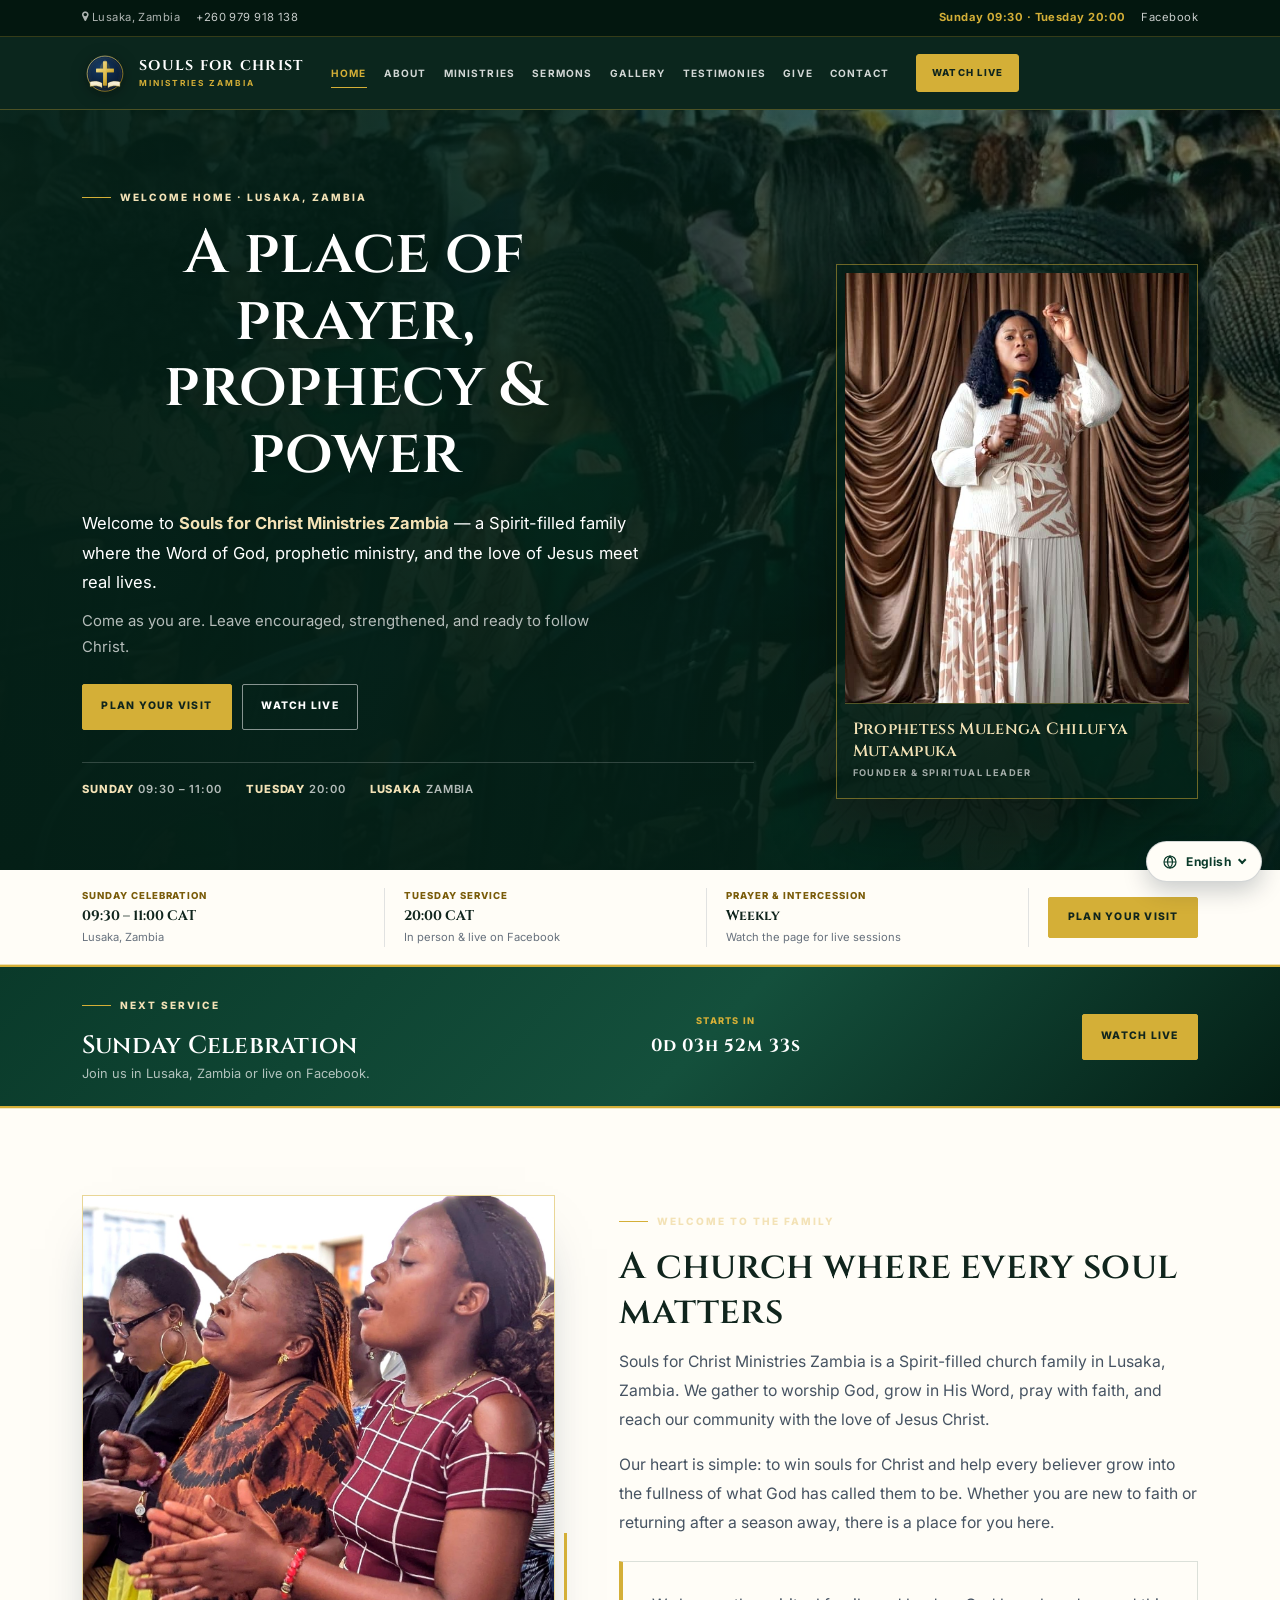
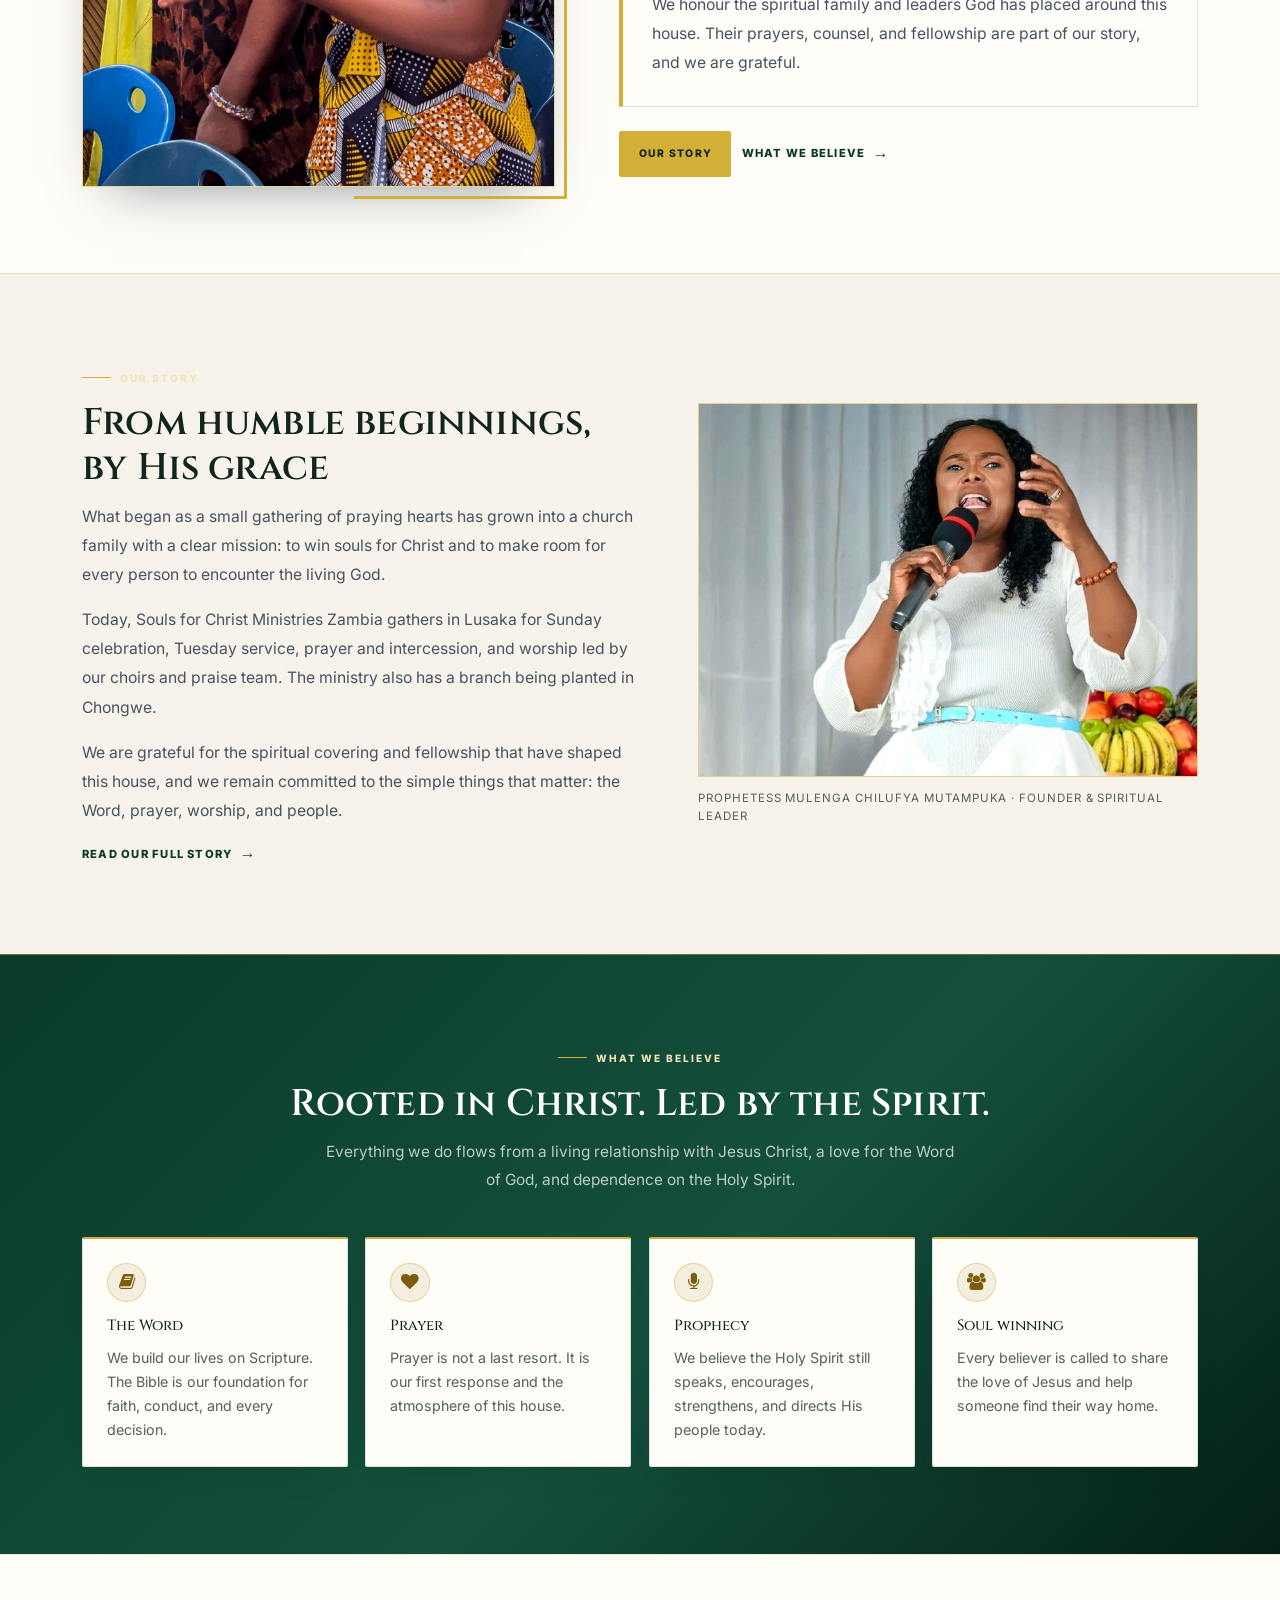
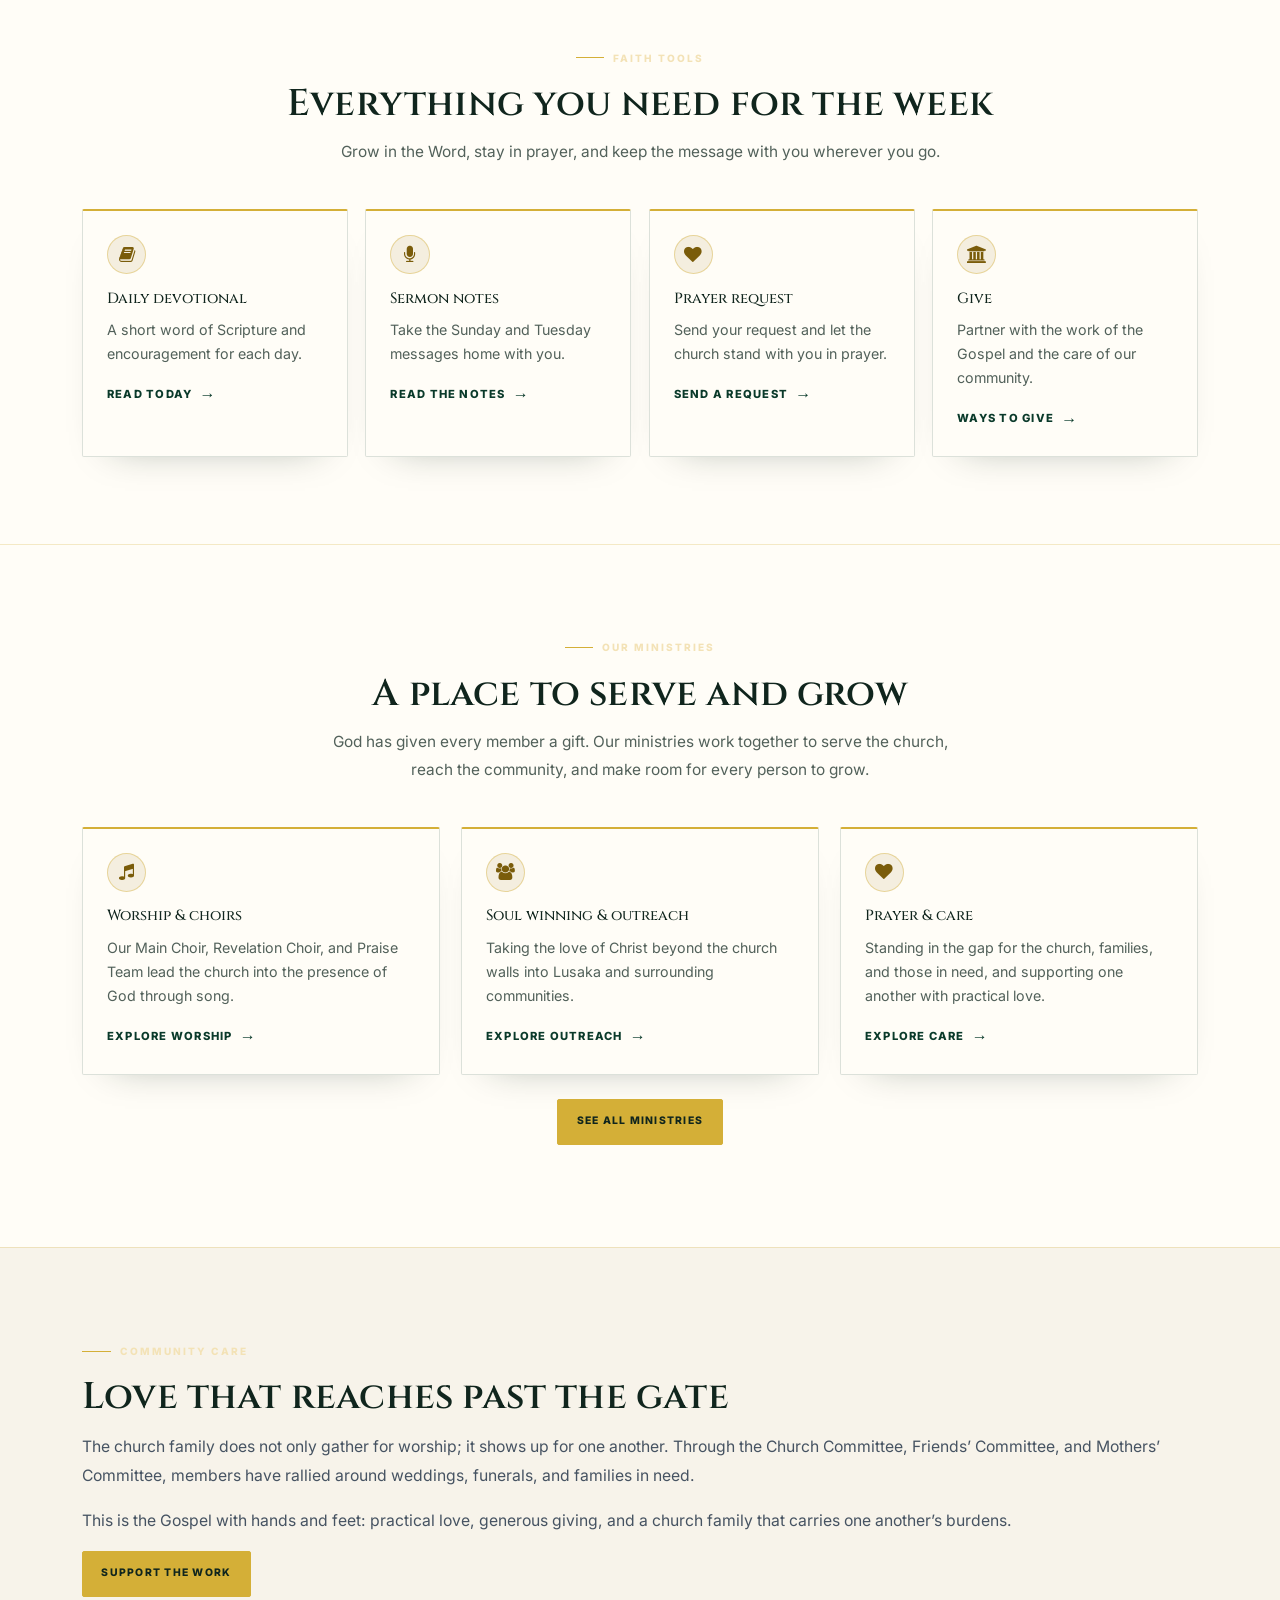
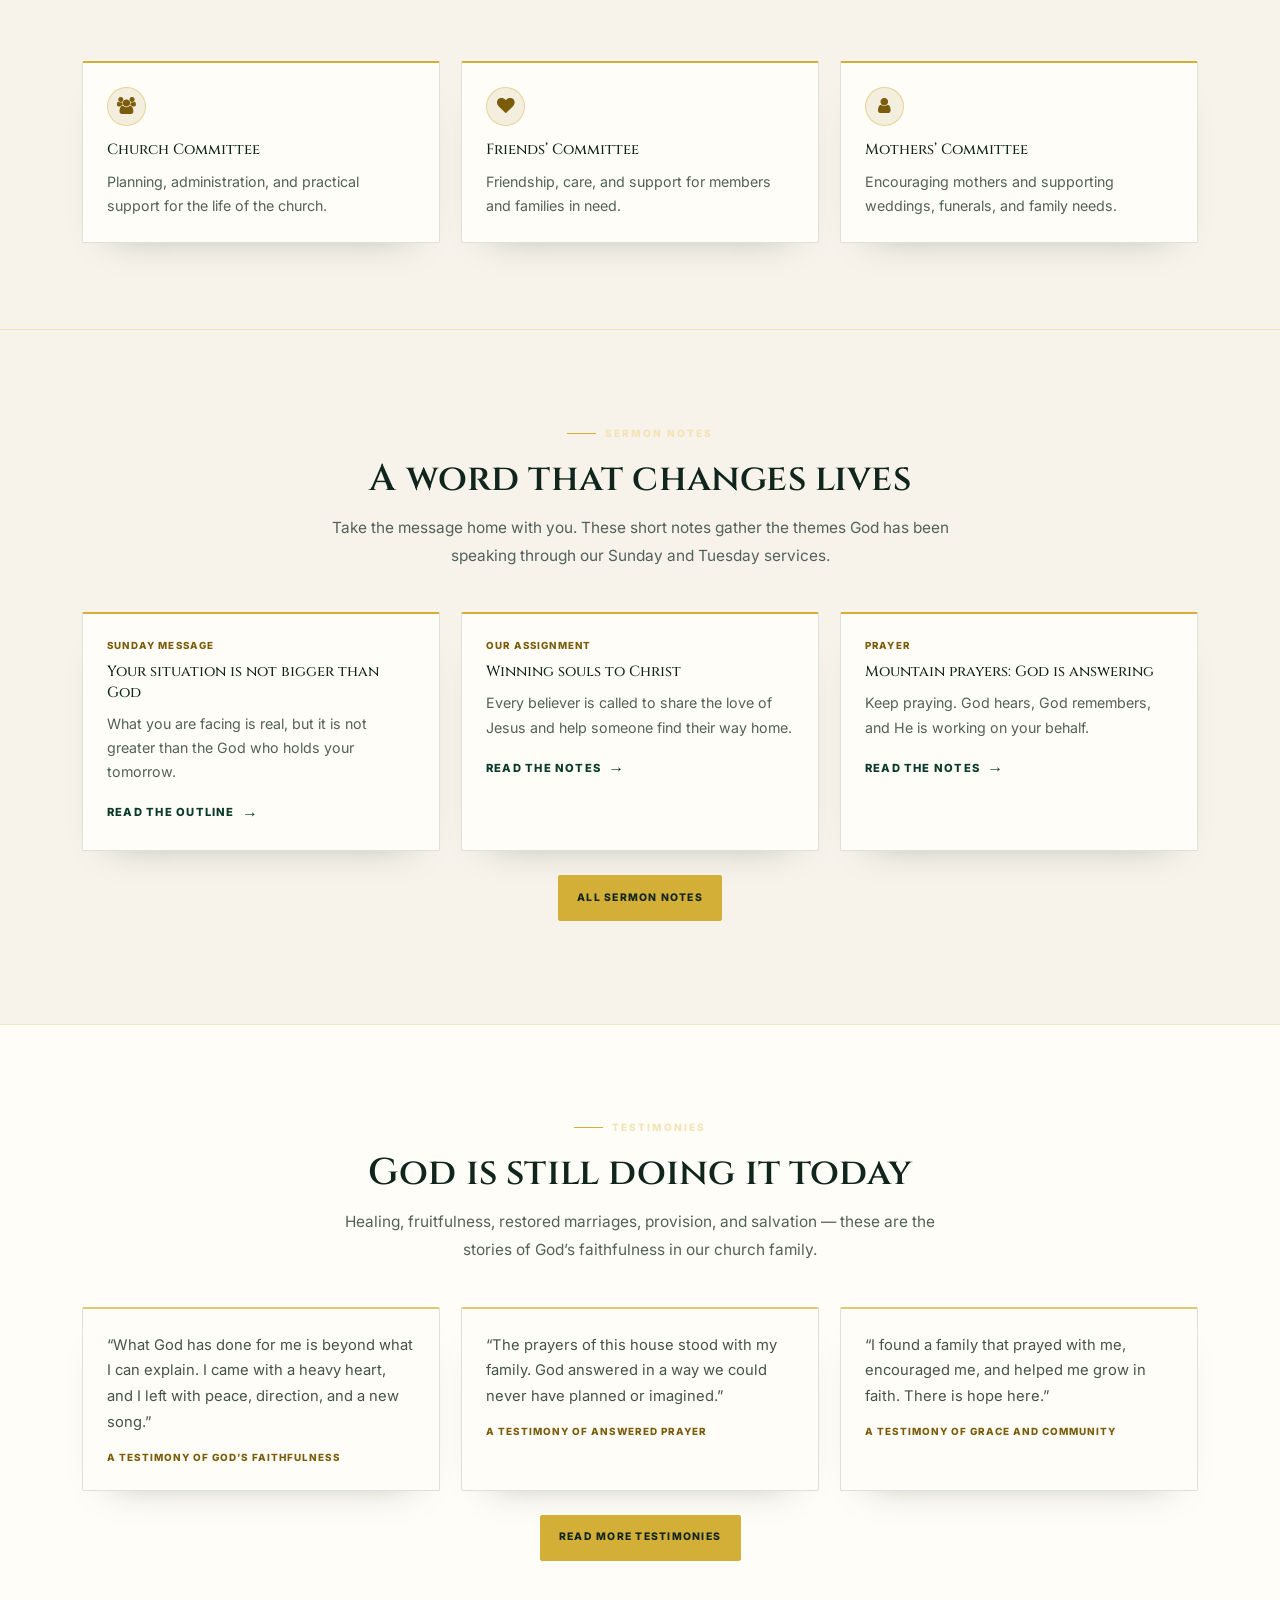
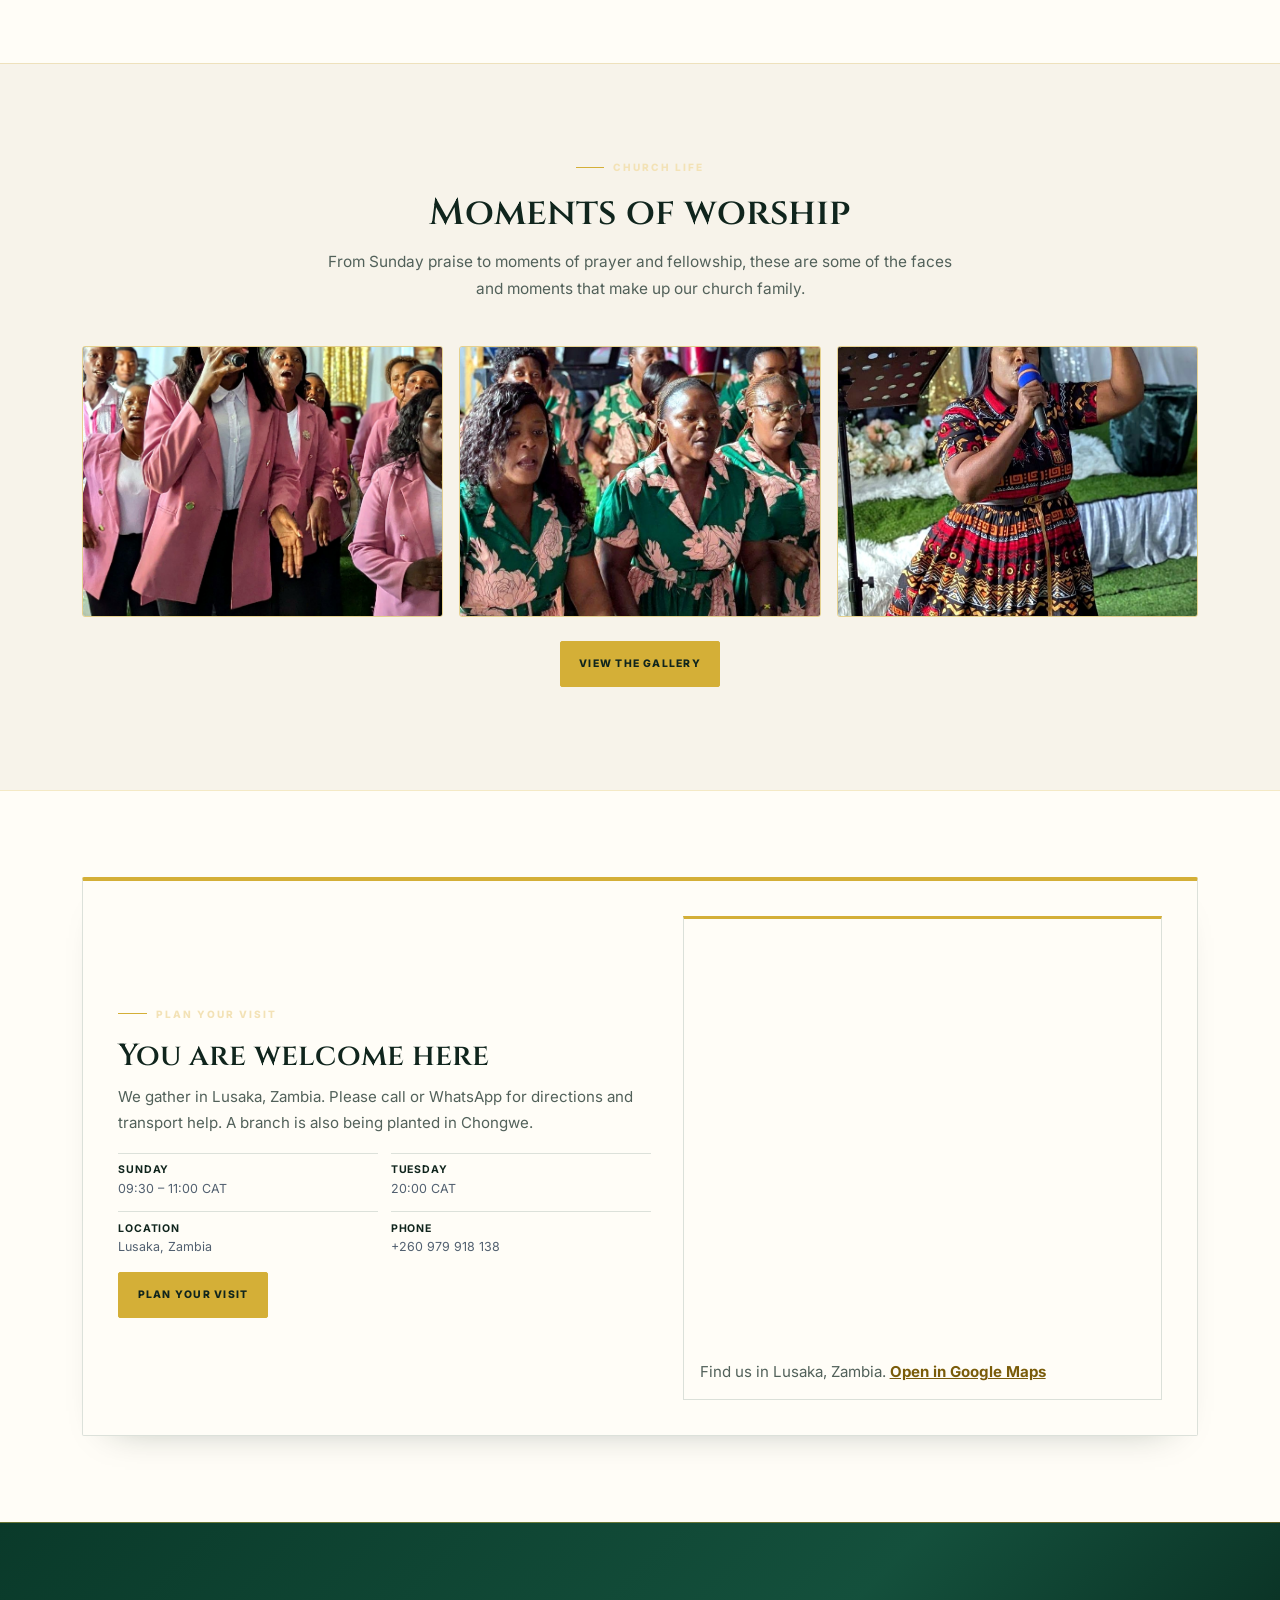
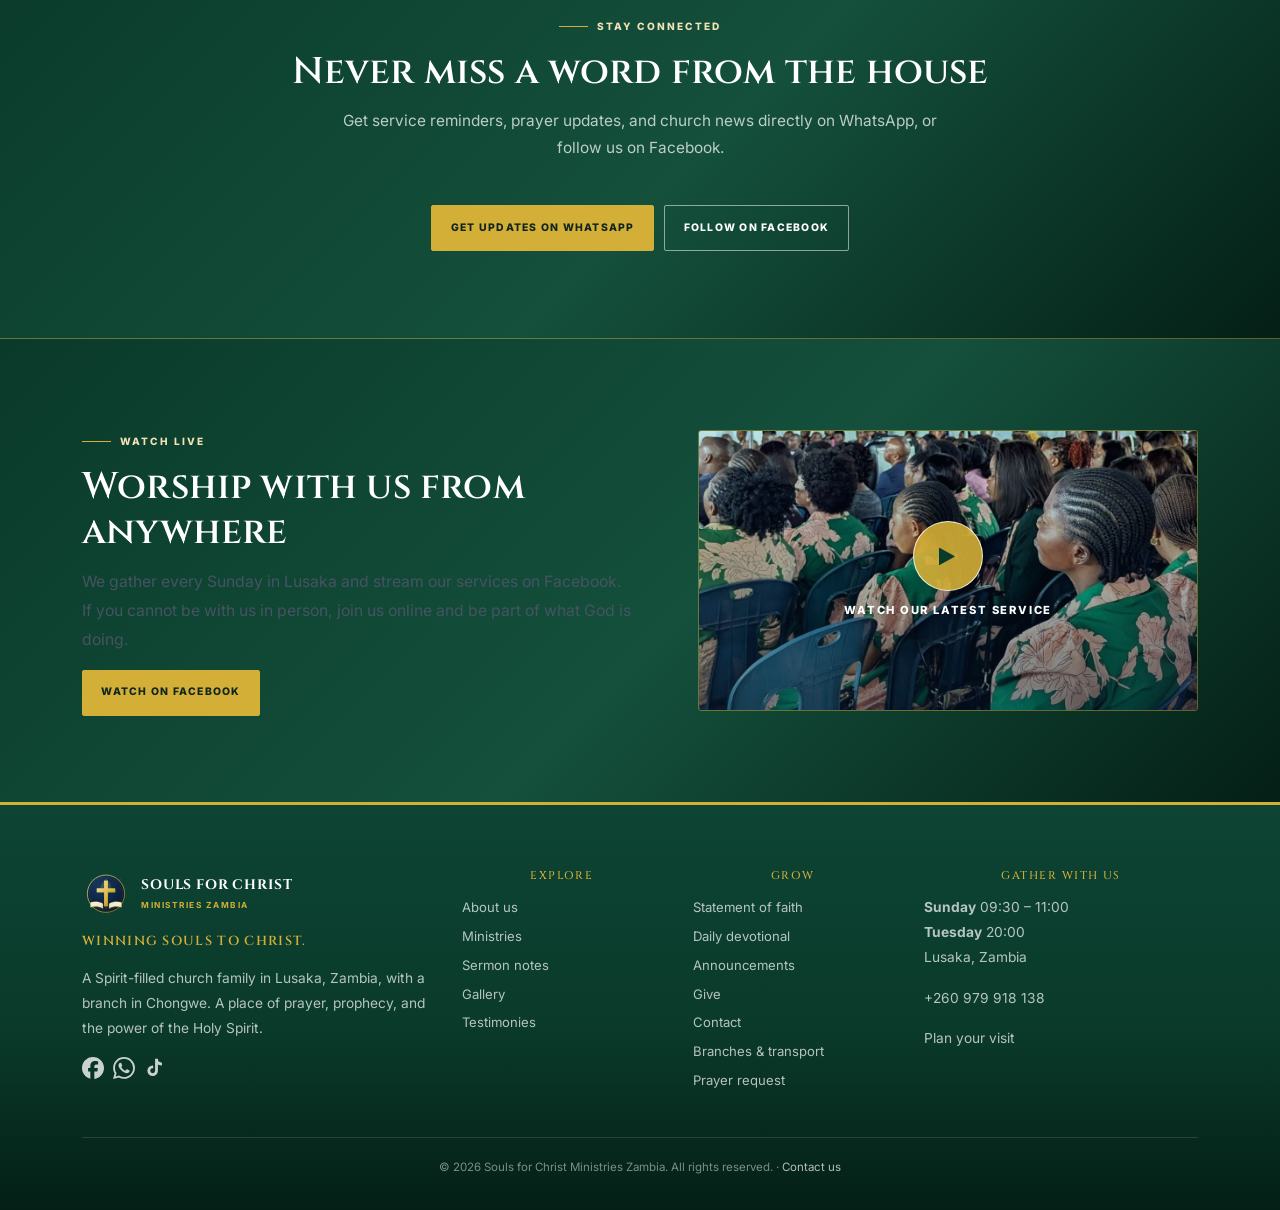
==== commit ddd6727d: "Use new portraits and emerald gold pro theme" ====
--- a/index.html
+++ b/index.html
@@ -18,7 +18,7 @@
 <link href="assets/css/style.css" rel="stylesheet"/>
 <link href="assets/css/rpai.css" rel="stylesheet"/>
 <link href="assets/css/souls.css" rel="stylesheet"/>
-<link href="assets/css/rebuild.css" rel="stylesheet"/>
+<link href="assets/css/rebuild.css" rel="stylesheet"/><link href="assets/css/pro.css" rel="stylesheet"/>
 <meta content="Souls for Christ Ministries Zambia | Winning Souls to Christ" property="og:title"/>
 <meta content="Souls for Christ Ministries Zambia is a Spirit-filled church family in Lusaka, Zambia. Join us for Sunday Celebration at 09:30 and Tuesday Service at 20:00." property="og:description"/>
 <meta content="website" property="og:type"/>
@@ -94,7 +94,7 @@
 </div>
 </div>
 <figure class="souls-hero-portrait" data-aos="fade-up" data-aos-delay="120">
-<img alt="Prophetess Mulenga Chilufya Mutampuka, founder of Souls for Christ Ministries Zambia" decoding="async" height="1741" loading="lazy" src="assets/images/pastor-portrait.jpg" width="1170"/>
+<img alt="Prophetess Mulenga Chilufya Mutampuka, founder of Souls for Christ Ministries Zambia" decoding="async" height="1080" loading="eager" src="assets/images/founder-studio.jpg" width="602"/>
 <figcaption>
 <span class="souls-portrait-name">Prophetess Mulenga Chilufya Mutampuka</span>
 <span class="souls-portrait-role">Founder &amp; Spiritual Leader</span>
@@ -392,7 +392,7 @@
 </div>
 <div class="souls-map">
 <iframe loading="lazy" referrerpolicy="no-referrer-when-downgrade" src="https://maps.google.com/maps?q=Lusaka%2C%20Zambia&amp;t=&amp;z=12&amp;ie=UTF8&amp;iwloc=&amp;output=embed" title="Map of Lusaka, Zambia"></iframe>
-<p class="souls-map-note">Find us in Lusaka, Zambia. <a href="https://www.google.com/maps/place/Lusaka,+Zambia" target="_blank" rel="noopener noreferrer">Open in Google Maps</a></p>
+<p class="souls-map-note">Find us in Lusaka, Zambia. <a href="https://www.google.com/maps/place/Lusaka,+Zambia" rel="noopener noreferrer" target="_blank">Open in Google Maps</a></p>
 </div>
 </div>
 </div>
--- a/assets/css/pro.css
+++ b/assets/css/pro.css
@@ -0,0 +1,499 @@
+/* ==========================================================================
+   Souls for Christ Ministries Zambia - professional emerald & gold layer
+   Loaded after the rebuild styles to refine colour, type and spacing.
+   ========================================================================== */
+
+:root {
+  --souls-navy: #0a3a2a;
+  --souls-navy-deep: #041f16;
+  --souls-navy-soft: #14503c;
+  --souls-gold: #d4af37;
+  --souls-gold-bright: #e2c158;
+  --souls-gold-pale: #f3e2b6;
+  --souls-gold-deep: #7a5c0a;
+  --souls-cream: #f7f3ea;
+  --souls-paper: #fffdf7;
+  --souls-ink: #10251d;
+  --souls-muted: #52615a;
+  --souls-line: rgba(10, 58, 42, 0.14);
+  --rpai-ink: var(--souls-navy);
+  --rpai-gold: var(--souls-gold);
+  --rpai-gold-bright: var(--souls-gold-bright);
+  --rpai-gold-edge: #a67c0b;
+  --rpai-gold-label: var(--souls-gold-deep);
+  --rpai-paper: var(--souls-paper);
+  --rpai-line: var(--souls-line);
+}
+
+body {
+  background: var(--souls-cream);
+  color: #3f4d46;
+}
+
+h1, h2, h3, h4, h5, h6 {
+  color: var(--souls-ink);
+}
+
+/* Header ------------------------------------------------------------------ */
+
+.souls-topbar {
+  background: #03170f;
+  border-bottom-color: rgba(212, 175, 55, 0.24);
+}
+
+.souls-topbar .souls-topbar-heritage {
+  color: var(--souls-gold);
+}
+
+.souls-header {
+  background: rgba(4, 31, 22, 0.97);
+  border-bottom-color: rgba(212, 175, 55, 0.32);
+}
+
+.souls-header.is-scrolled {
+  background: #041f16;
+}
+
+.souls-header .container {
+  min-height: 72px;
+}
+
+.souls-brand-mark {
+  width: 46px;
+  height: 46px;
+}
+
+.souls-brand-text strong {
+  font-size: 0.88rem;
+  letter-spacing: 0.09em;
+}
+
+.souls-brand-text small {
+  color: var(--souls-gold);
+  font-size: 0.52rem;
+  letter-spacing: 0.24em;
+}
+
+.souls-nav > li > a {
+  color: rgba(255, 255, 255, 0.82);
+  font-size: 0.63rem;
+  letter-spacing: 0.11em;
+}
+
+.souls-nav > li > a:hover,
+.souls-nav > li.active > a {
+  color: var(--souls-gold);
+}
+
+.souls-live-btn {
+  min-height: 38px;
+  padding: 0.5rem 0.9rem;
+  color: #10251d !important;
+  background: var(--souls-gold);
+  border-color: var(--souls-gold);
+  font-size: 0.6rem;
+}
+
+.souls-live-btn:hover {
+  background: var(--souls-gold-bright);
+}
+
+/* Hero -------------------------------------------------------------------- */
+
+.souls-hero {
+  background: #041f16;
+}
+
+.souls-hero::after {
+  background:
+    linear-gradient(90deg, rgba(4, 31, 22, 0.96) 0%, rgba(4, 31, 22, 0.84) 44%, rgba(4, 31, 22, 0.26) 100%),
+    linear-gradient(180deg, rgba(4, 31, 22, 0.18) 0%, rgba(4, 31, 22, 0.9) 100%);
+}
+
+.souls-page-hero::after {
+  background:
+    linear-gradient(90deg, rgba(4, 31, 22, 0.95) 0%, rgba(4, 31, 22, 0.78) 55%, rgba(4, 31, 22, 0.45) 100%),
+    linear-gradient(180deg, rgba(4, 31, 22, 0.3), rgba(4, 31, 22, 0.92));
+}
+
+.souls-kicker {
+  color: var(--souls-gold-pale);
+  font-size: 0.63rem;
+  letter-spacing: 0.2em;
+}
+
+.souls-kicker::before {
+  background: var(--souls-gold);
+}
+
+.souls-hero h1,
+.souls-page-hero h1 {
+  font-family: 'Cinzel', Georgia, serif;
+  font-weight: 600;
+  letter-spacing: 0.005em;
+  line-height: 1.08;
+  text-shadow: 0 5px 25px rgba(0, 0, 0, 0.24);
+}
+
+.souls-hero h1 {
+  max-width: 14ch;
+  font-size: clamp(2.8rem, 4.8vw, 4.5rem);
+}
+
+.souls-page-hero h1 {
+  max-width: 22ch;
+  font-size: clamp(2.3rem, 4.2vw, 3.7rem);
+}
+
+.souls-hero-lead {
+  font-size: 1.03rem;
+  line-height: 1.78;
+}
+
+.souls-hero-portrait {
+  background: rgba(4, 31, 22, 0.55);
+}
+
+.souls-hero-portrait .souls-portrait-name {
+  color: var(--souls-gold-pale);
+  font-family: 'Cinzel', Georgia, serif;
+  font-size: 1.02rem;
+  font-weight: 600;
+  letter-spacing: 0.02em;
+  line-height: 1.35;
+}
+
+.souls-hero-portrait .souls-portrait-role {
+  color: rgba(255, 255, 255, 0.62);
+  letter-spacing: 0.15em;
+}
+
+.souls-service-strip {
+  background: var(--souls-paper);
+  border-bottom-color: rgba(212, 175, 55, 0.36);
+}
+
+.souls-service-strip-item span {
+  color: var(--souls-gold-deep);
+}
+
+.souls-service-strip-item strong {
+  color: var(--souls-ink);
+  font-size: 0.86rem;
+}
+
+/* Section titles ---------------------------------------------------------- */
+
+.souls-section {
+  padding: 5.4rem 0;
+  border-top-color: rgba(212, 175, 55, 0.26);
+}
+
+.souls-section--cream {
+  background: var(--souls-cream);
+}
+
+.souls-section--paper {
+  background: var(--souls-paper);
+}
+
+.souls-section--navy {
+  background: linear-gradient(135deg, #0a3a2a 0%, #14503c 55%, #041f16 100%);
+  border-top-color: rgba(212, 175, 55, 0.45);
+}
+
+.souls-section-head {
+  margin-bottom: 2.7rem;
+}
+
+.souls-section-title {
+  color: var(--souls-ink);
+  font-family: 'Cinzel', Georgia, serif;
+  font-size: clamp(1.8rem, 2.9vw, 2.6rem);
+  font-weight: 600;
+  letter-spacing: 0.005em;
+  line-height: 1.2;
+}
+
+.souls-section--navy .souls-section-title {
+  color: #fff;
+}
+
+.souls-section-head p {
+  color: var(--souls-muted);
+  font-size: 0.96rem;
+}
+
+.souls-section--navy .souls-section-head p {
+  color: rgba(255, 255, 255, 0.72);
+}
+
+/* Live band --------------------------------------------------------------- */
+
+.souls-live-band {
+  background: linear-gradient(135deg, #0a3a2a 0%, #14503c 55%, #041f16 100%);
+}
+
+.souls-live-band h2 {
+  font-family: 'Cinzel', Georgia, serif;
+  font-size: 1.55rem;
+  font-weight: 600;
+  letter-spacing: 0.01em;
+  line-height: 1.25;
+}
+
+.souls-live-band p {
+  color: rgba(255, 255, 255, 0.68);
+  font-size: 0.8rem;
+}
+
+.souls-countdown span {
+  color: var(--souls-gold);
+}
+
+.souls-countdown strong {
+  font-size: 1.1rem;
+}
+
+/* Cards ------------------------------------------------------------------- */
+
+.souls-belief-card,
+.souls-ministry-card,
+.souls-sermon-preview,
+.souls-testimony-card,
+.souls-heritage-card,
+.souls-give-card,
+.souls-form-panel,
+.souls-contact-card,
+.souls-visit-band,
+.souls-sermon-outline,
+.souls-word-card {
+  border-radius: 2px;
+  box-shadow: 0 18px 38px -30px rgba(4, 31, 22, 0.38);
+}
+
+.souls-belief-card,
+.souls-ministry-card,
+.souls-sermon-preview,
+.souls-testimony-card,
+.souls-heritage-card {
+  border-top-width: 2px;
+}
+
+.souls-belief-card h3,
+.souls-ministry-card h3,
+.souls-sermon-preview h3,
+.souls-testimony-card h3,
+.souls-heritage-card h3 {
+  color: var(--souls-ink);
+  font-size: 0.92rem;
+}
+
+.souls-belief-card p,
+.souls-ministry-card p,
+.souls-sermon-preview p,
+.souls-heritage-card p {
+  color: var(--souls-muted);
+  font-size: 0.89rem;
+}
+
+.souls-testimony-card p {
+  color: #44534b;
+  font-family: 'Inter', sans-serif;
+  font-size: 0.92rem;
+  line-height: 1.75;
+}
+
+.souls-testimony-card .souls-testimony-source {
+  color: var(--souls-gold-deep);
+}
+
+.souls-card-icon {
+  width: 2.45rem;
+  height: 2.45rem;
+  color: var(--souls-gold-deep);
+  background: #f4eedf;
+  border-color: rgba(212, 175, 55, 0.42);
+}
+
+.souls-mini-label {
+  color: var(--souls-gold-deep);
+  font-size: 0.61rem;
+}
+
+.souls-link-arrow {
+  color: var(--souls-navy);
+  font-size: 0.7rem;
+}
+
+.souls-link-arrow:hover {
+  color: var(--souls-gold-deep);
+}
+
+.souls-stats .souls-stat {
+  border-top-color: var(--souls-gold);
+  box-shadow: 0 14px 30px -28px rgba(4, 31, 22, 0.3);
+}
+
+.souls-stat strong {
+  color: var(--souls-navy);
+}
+
+/* Visit band -------------------------------------------------------------- */
+
+.souls-visit-band {
+  border-top-color: var(--souls-gold);
+}
+
+.souls-visit-band h2 {
+  font-family: 'Cinzel', Georgia, serif;
+  font-size: 1.9rem;
+  font-weight: 600;
+  line-height: 1.2;
+}
+
+.souls-visit-band p {
+  color: var(--souls-muted);
+}
+
+.souls-map {
+  border-top-color: var(--souls-gold);
+}
+
+.souls-map iframe {
+  display: block;
+  width: 100%;
+  min-height: 320px;
+  border: 0;
+}
+
+.souls-map-note {
+  color: var(--souls-muted);
+  background: var(--souls-paper);
+}
+
+/* Footer ------------------------------------------------------------------ */
+
+.souls-footer {
+  background: linear-gradient(180deg, #0d4434 0%, #0a3a2a 55%, #041f16 100%);
+  border-top-color: var(--souls-gold);
+}
+
+.souls-footer h3 {
+  color: var(--souls-gold);
+}
+
+.souls-footer-brand strong {
+  color: #fff;
+}
+
+.souls-footer-tagline {
+  color: var(--souls-gold) !important;
+  font-family: 'Cinzel', Georgia, serif;
+  font-size: 0.82rem !important;
+  font-weight: 600;
+  letter-spacing: 0.1em;
+  text-transform: uppercase;
+}
+
+.souls-footer p,
+.souls-footer a,
+.souls-footer li {
+  color: rgba(255, 255, 255, 0.7);
+}
+
+.souls-footer-bottom {
+  border-top-color: rgba(255, 255, 255, 0.13);
+}
+
+/* Forms and buttons ------------------------------------------------------- */
+
+.souls-btn,
+.souls-btn-outline {
+  border-radius: 2px;
+  letter-spacing: 0.12em;
+}
+
+.souls-btn {
+  color: #10251d !important;
+  background: var(--souls-gold);
+  border-color: var(--souls-gold);
+}
+
+.souls-btn:hover {
+  color: #10251d !important;
+  background: var(--souls-gold-bright);
+  border-color: var(--souls-gold-bright);
+}
+
+.souls-btn-outline {
+  color: #fff !important;
+  border-color: rgba(255, 255, 255, 0.52);
+}
+
+.souls-btn-outline:hover {
+  color: #10251d !important;
+  background: #fff;
+  border-color: #fff;
+}
+
+.souls-form-panel {
+  border-top-color: var(--souls-gold);
+}
+
+.souls-form-panel label {
+  color: var(--souls-ink);
+}
+
+.souls-form-status {
+  color: var(--souls-gold-deep);
+}
+
+.souls-contact-card h2,
+.souls-contact-card h3 {
+  color: var(--souls-ink);
+}
+
+/* Responsive refinements -------------------------------------------------- */
+
+@media (max-width: 1199.98px) {
+  .souls-header .container {
+    min-height: 66px;
+  }
+}
+
+@media (max-width: 767.98px) {
+  .souls-section {
+    padding: 3.8rem 0;
+  }
+
+  .souls-hero h1 {
+    font-size: clamp(2.2rem, 8vw, 3rem);
+  }
+
+  .souls-page-hero h1 {
+    font-size: clamp(2rem, 7vw, 2.6rem);
+  }
+
+  .souls-section-title {
+    font-size: clamp(1.6rem, 6vw, 2.1rem);
+  }
+
+  .souls-live-band h2 {
+    font-size: 1.3rem;
+  }
+
+  .souls-visit-band h2 {
+    font-size: 1.55rem;
+  }
+}
+
+
+/* Keep gallery cards uniform regardless of the source photo orientation. */
+.rpai-media-card img {
+  display: block;
+  width: 100%;
+  height: auto;
+  aspect-ratio: 4 / 3;
+  object-fit: cover;
+}
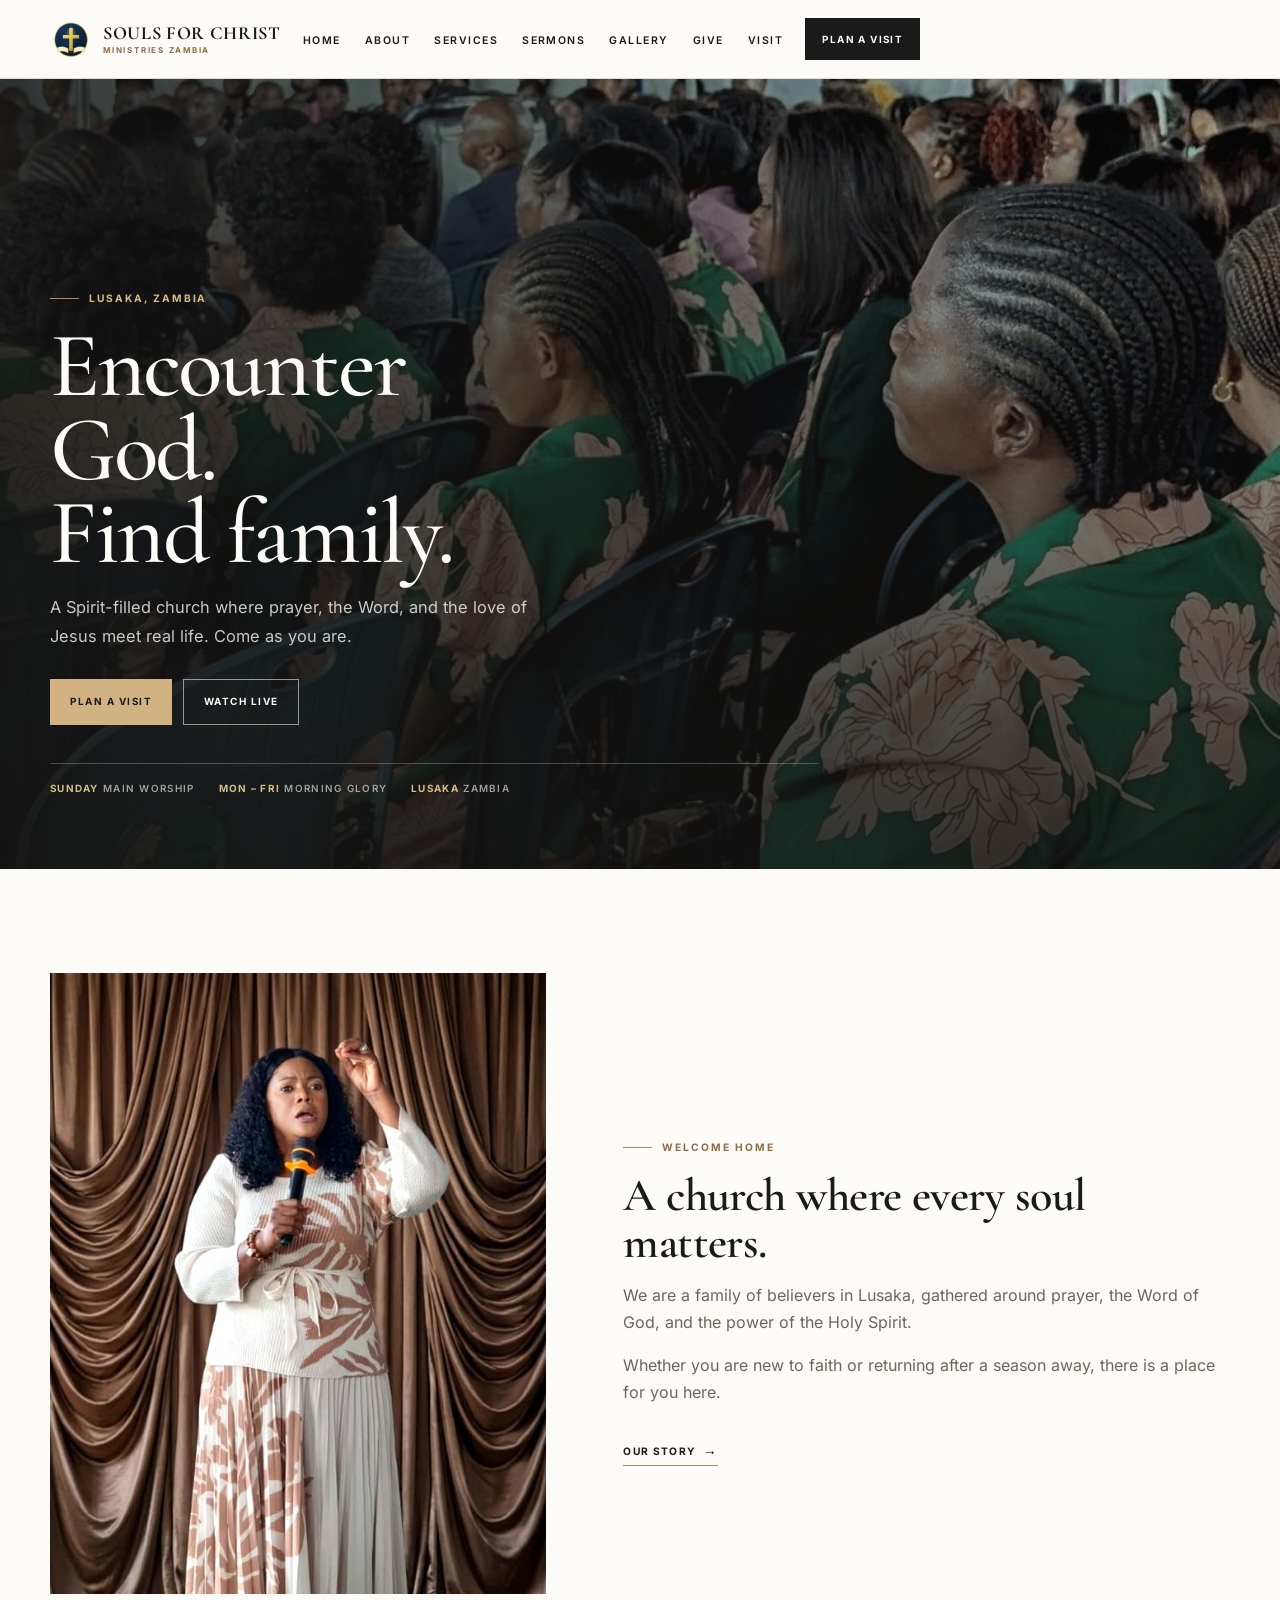
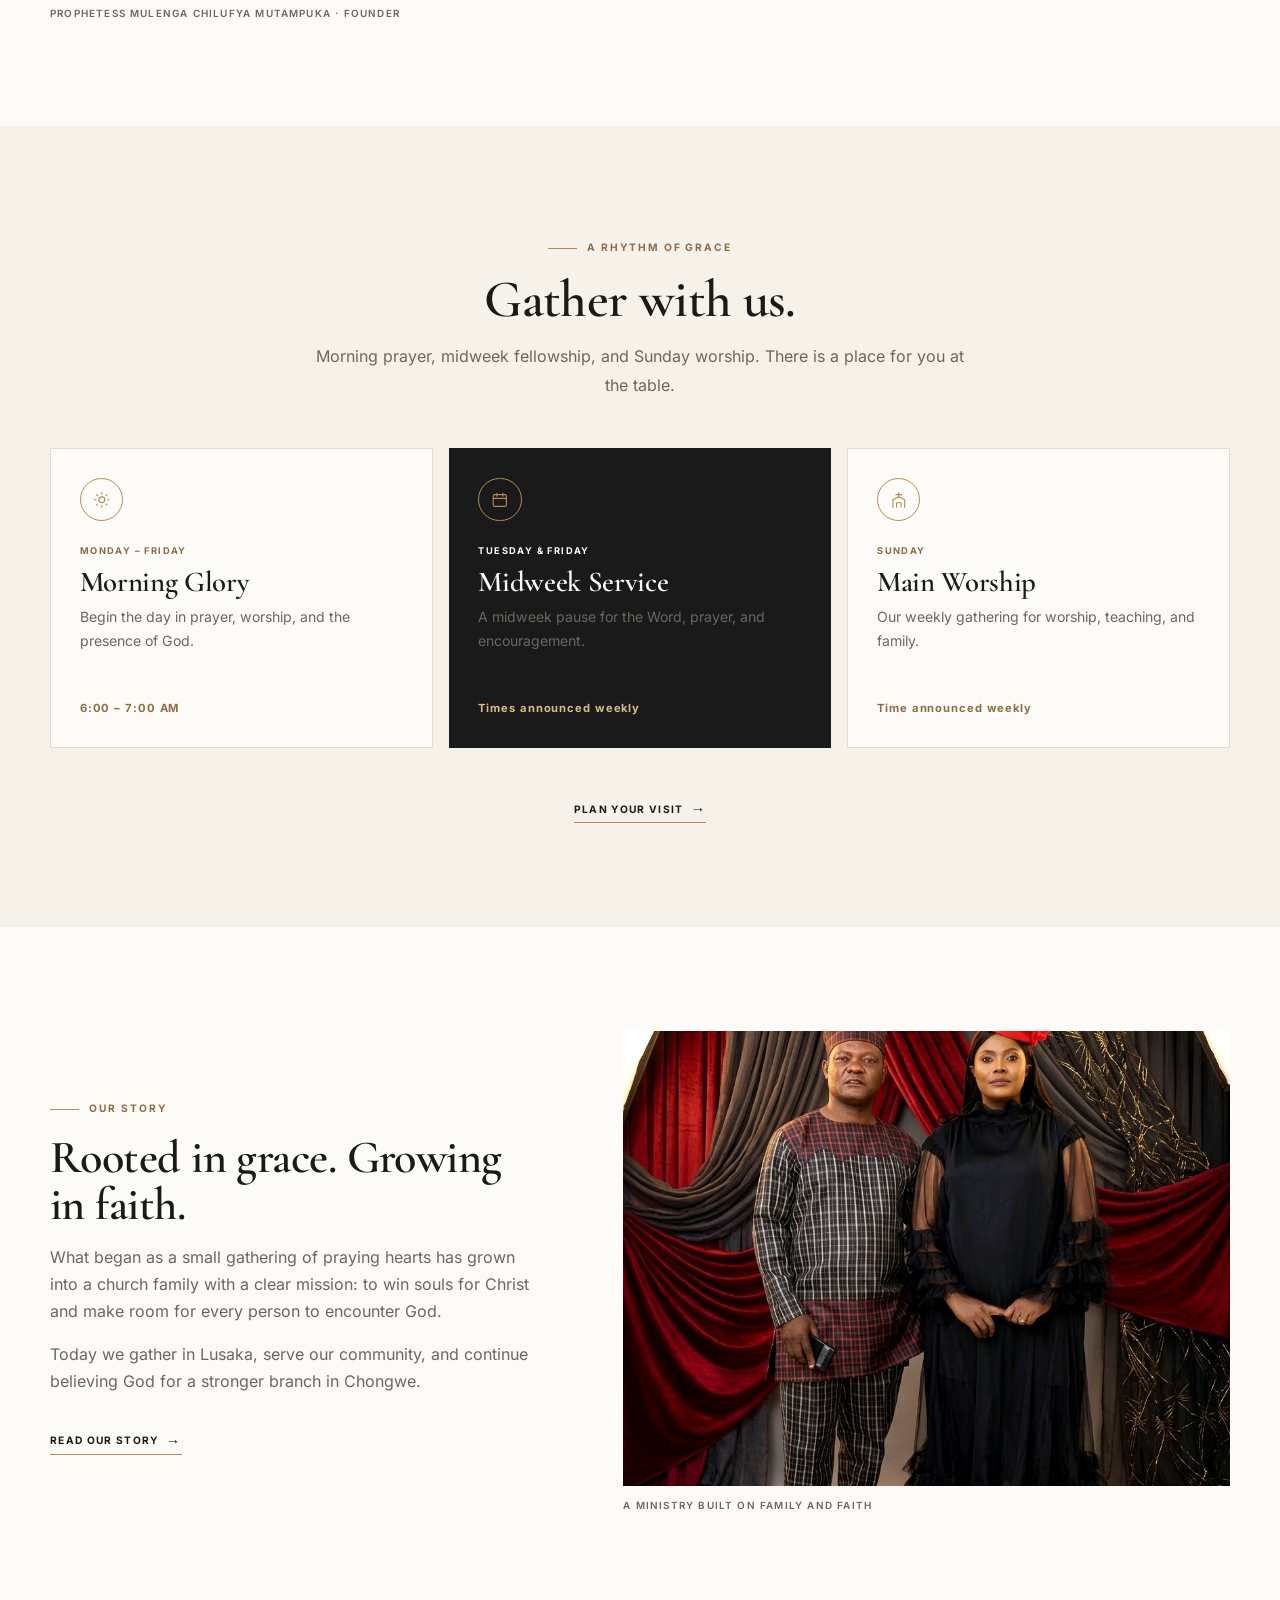
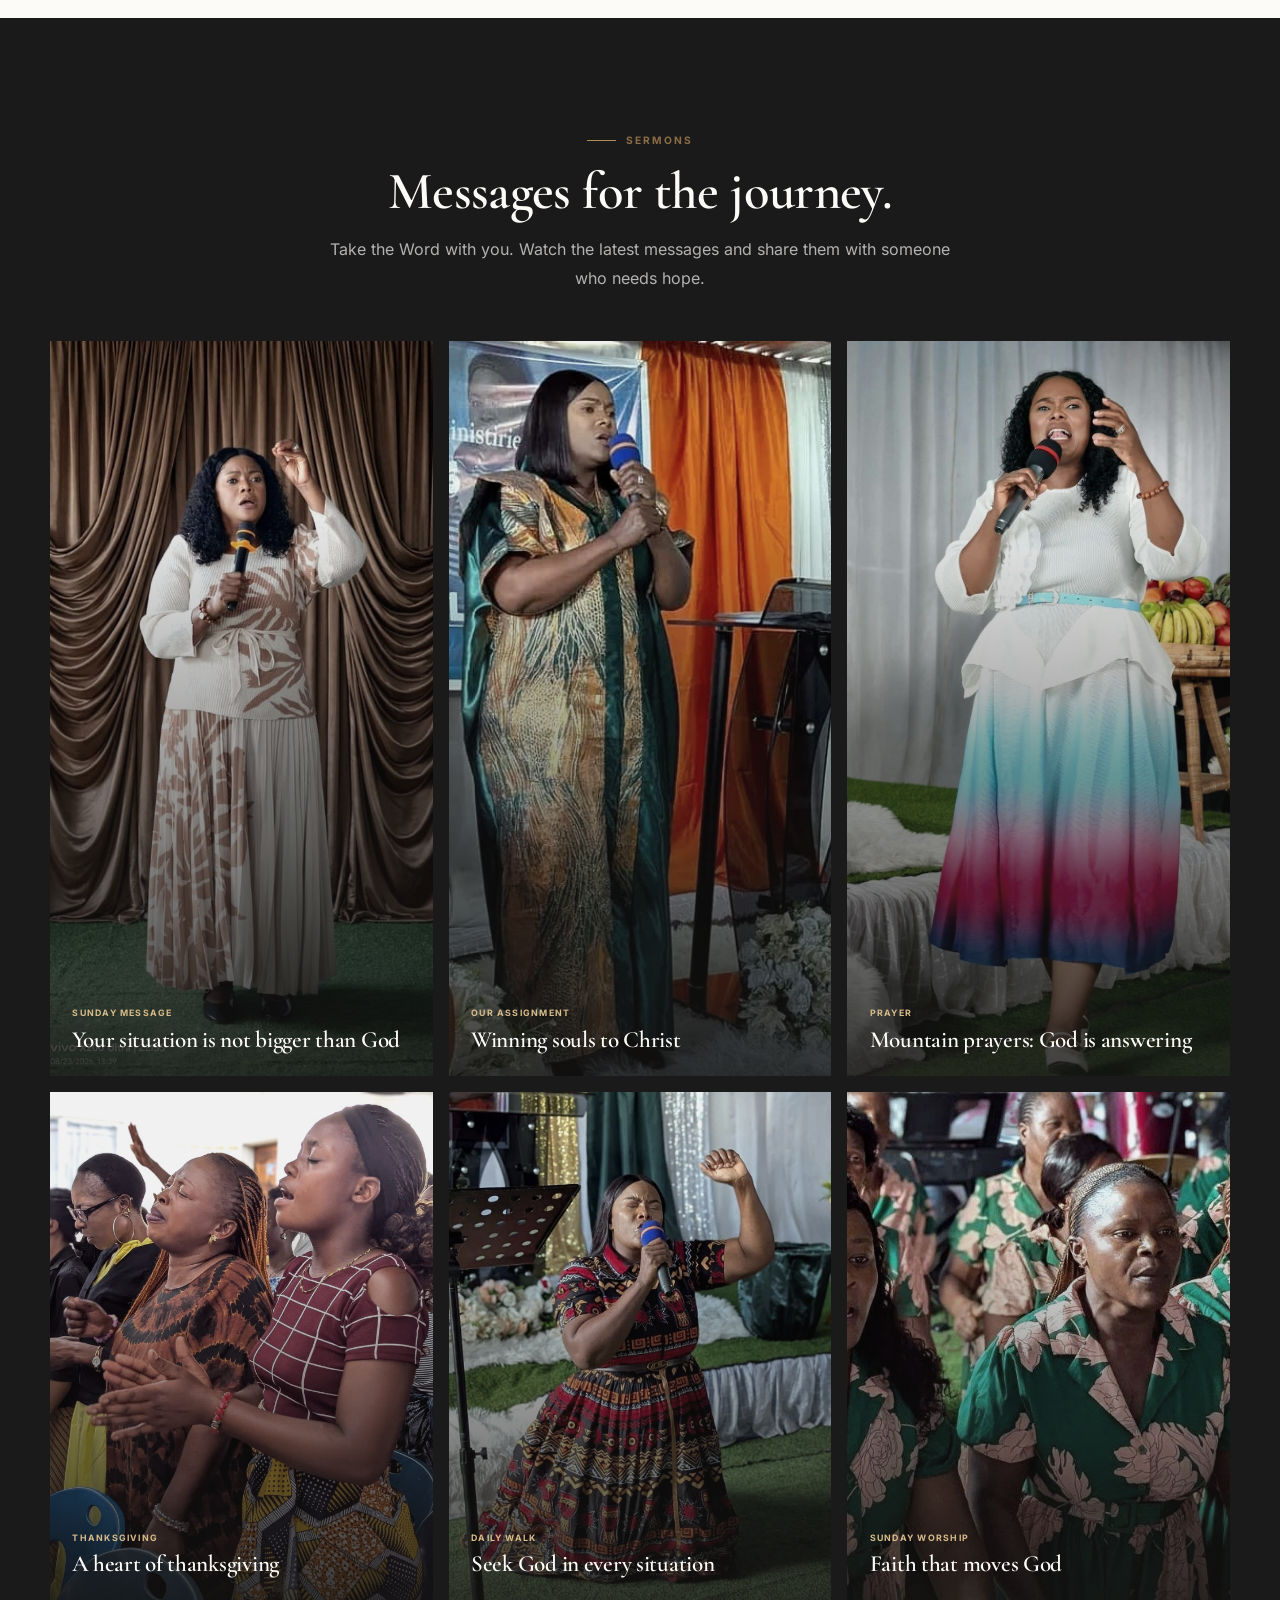
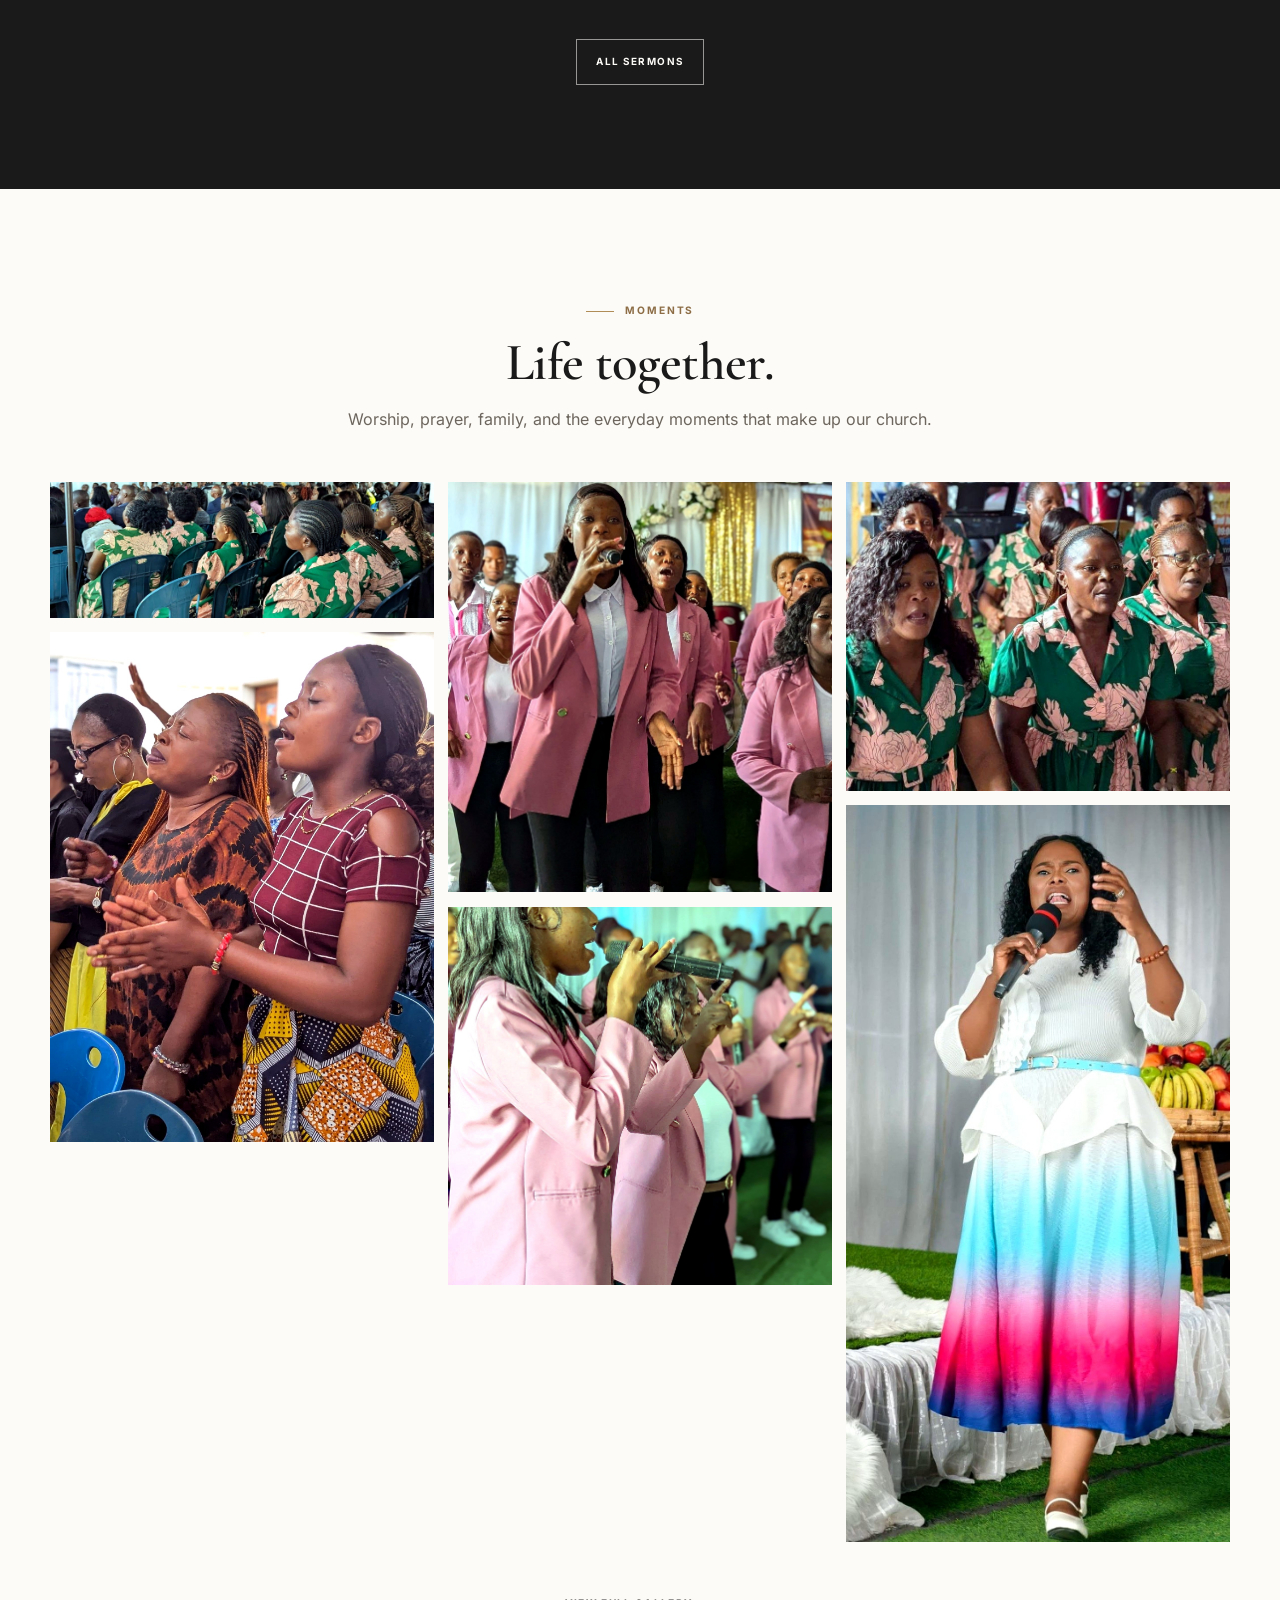
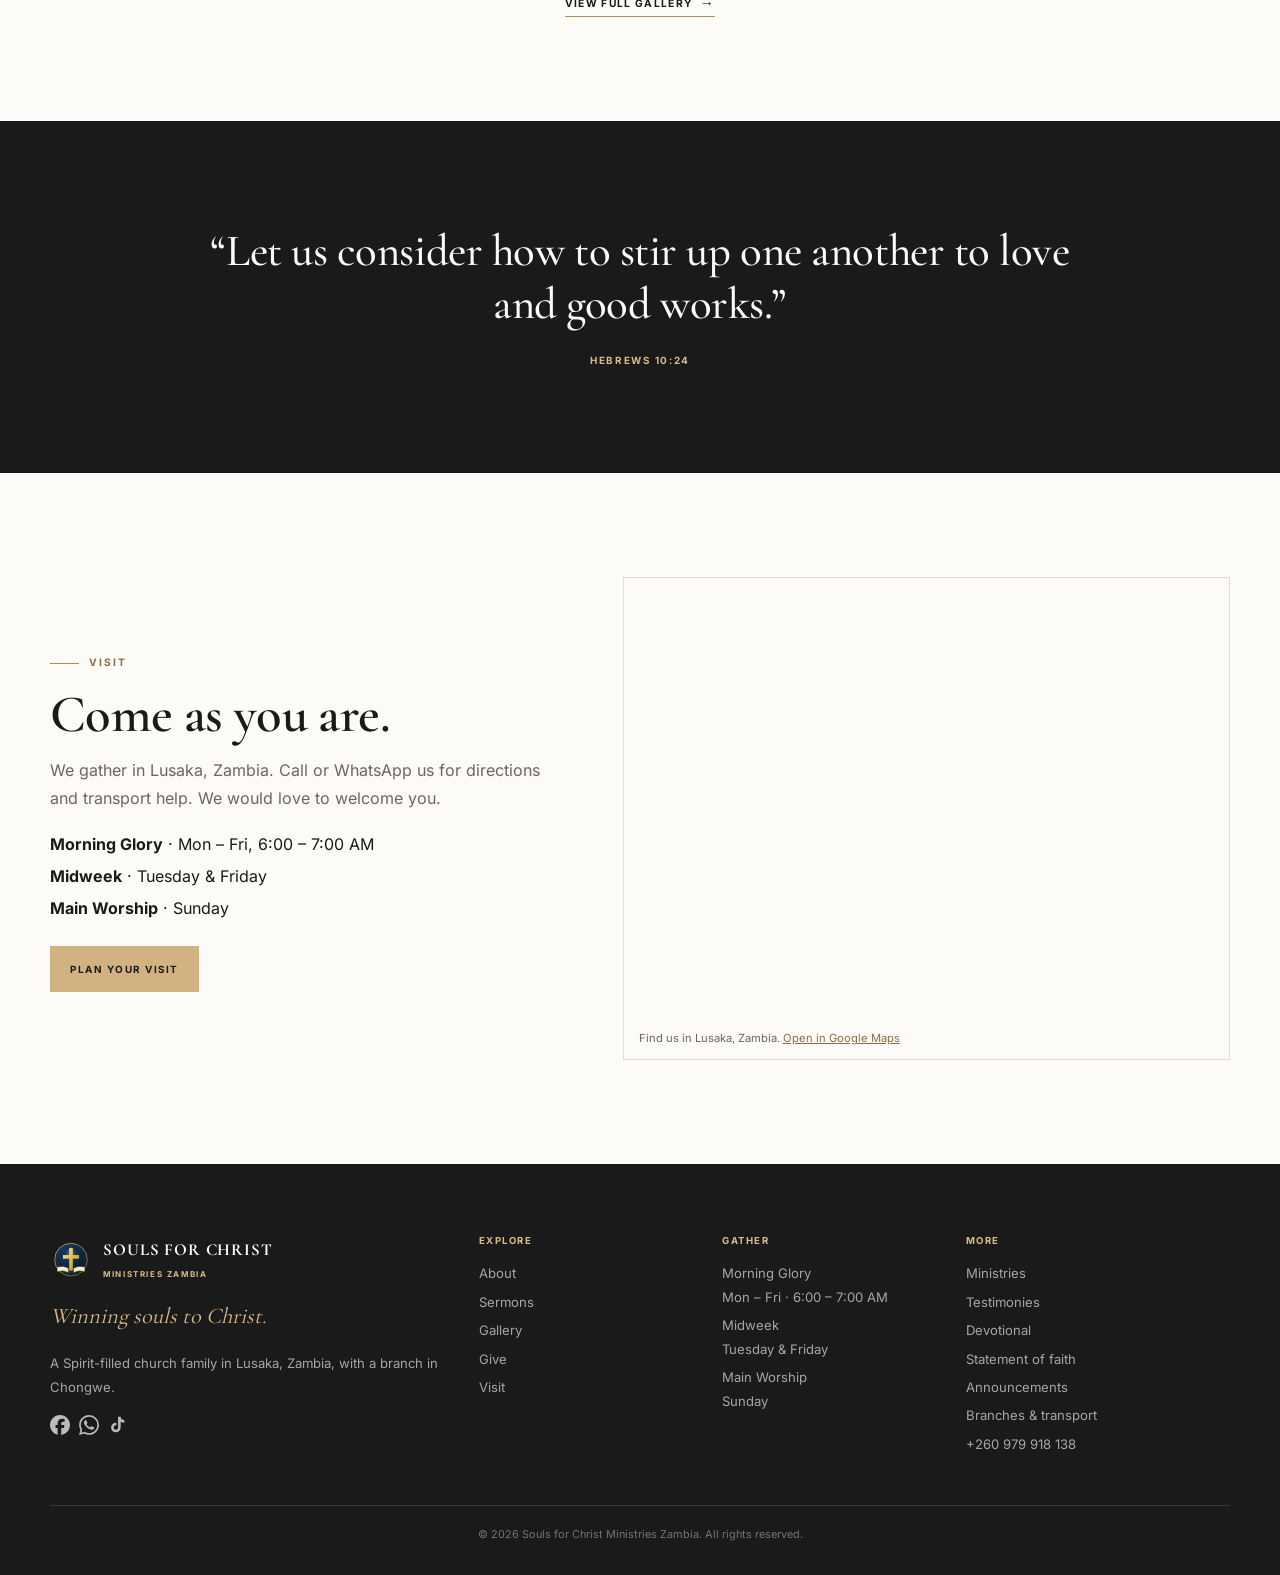
==== commit 6582ef9f: "Redesign website: cream charcoal bronze editorial style" ====
--- a/index.html
+++ b/index.html
@@ -1,496 +1,303 @@
-<!DOCTYPE html>
-
+<!doctype html>
 <html lang="en">
 <head>
-<meta charset="utf-8"/>
-<meta content="width=device-width, initial-scale=1" name="viewport"/>
-<title>Souls for Christ Ministries Zambia | Winning Souls to Christ</title>
-<meta content="Souls for Christ Ministries Zambia is a Spirit-filled church family in Lusaka, Zambia. Join us for Sunday Celebration at 09:30 and Tuesday Service at 20:00." name="description"/>
-<meta content="Souls for Christ Ministries Zambia, church Lusaka Zambia, Prophetess Mulenga Chilufya Mutampuka, Sunday service, Tuesday service, prayer, prophetic ministry" name="keywords"/>
-<meta content="#0b2240" name="theme-color"/>
-<link href="assets/images/favicon-souls.png" rel="icon" sizes="128x128" type="image/png"/>
-<link href="assets/css/fonts.css" rel="stylesheet"/>
-<link href="assets/fonts/style.css" rel="stylesheet"/>
-<link href="assets/fonts/font__flaticon.css" rel="stylesheet"/>
-<link href="assets/css/tiny-slider.css" rel="stylesheet"/>
-<link href="assets/css/glightbox.min.css" rel="stylesheet"/>
-<link href="assets/css/aos.css" rel="stylesheet"/>
-<link href="assets/css/style.css" rel="stylesheet"/>
-<link href="assets/css/rpai.css" rel="stylesheet"/>
-<link href="assets/css/souls.css" rel="stylesheet"/>
-<link href="assets/css/rebuild.css" rel="stylesheet"/><link href="assets/css/pro.css" rel="stylesheet"/>
-<meta content="Souls for Christ Ministries Zambia | Winning Souls to Christ" property="og:title"/>
-<meta content="Souls for Christ Ministries Zambia is a Spirit-filled church family in Lusaka, Zambia. Join us for Sunday Celebration at 09:30 and Tuesday Service at 20:00." property="og:description"/>
-<meta content="website" property="og:type"/>
-<meta content="assets/images/og-souls.jpg" property="og:image"/>
-<meta content="Souls for Christ Ministries Zambia" property="og:site_name"/>
-<meta content="summary_large_image" name="twitter:card"/>
-<meta content="Souls for Christ Ministries Zambia | Winning Souls to Christ" name="twitter:title"/>
-<meta content="Souls for Christ Ministries Zambia is a Spirit-filled church family in Lusaka, Zambia. Join us for Sunday Celebration at 09:30 and Tuesday Service at 20:00." name="twitter:description"/>
-<meta content="assets/images/og-souls.jpg" name="twitter:image"/>
+<meta charset="utf-8">
+<meta name="viewport" content="width=device-width, initial-scale=1">
+<title>Souls for Christ Ministries Zambia | Encounter God. Find Family.</title>
+<meta name="description" content="A Spirit-filled church in Lusaka, Zambia. Morning Glory, midweek services, Sunday worship, sermons, gallery and giving.">
+<meta name="theme-color" content="#fdfbf7">
+<link rel="icon" type="image/png" sizes="128x128" href="assets/images/favicon-souls.png">
+<link rel="stylesheet" href="assets/css/fonts.css">
+<link rel="stylesheet" href="assets/css/glightbox.min.css">
+<link rel="stylesheet" href="assets/css/aos.css">
+<link rel="stylesheet" href="assets/css/editorial.css">
+<meta property="og:title" content="Souls for Christ Ministries Zambia | Encounter God. Find Family.">
+<meta property="og:description" content="A Spirit-filled church in Lusaka, Zambia. Morning Glory, midweek services, Sunday worship, sermons, gallery and giving.">
+<meta property="og:type" content="website">
+<meta property="og:image" content="assets/images/og-souls.jpg">
+<meta property="og:site_name" content="Souls for Christ Ministries Zambia">
+<meta name="twitter:card" content="summary_large_image">
+<meta name="twitter:title" content="Souls for Christ Ministries Zambia | Encounter God. Find Family.">
+<meta name="twitter:description" content="A Spirit-filled church in Lusaka, Zambia. Morning Glory, midweek services, Sunday worship, sermons, gallery and giving.">
+<meta name="twitter:image" content="assets/images/og-souls.jpg">
 </head>
-<body class="page-home">
-<div class="site-mobile-menu site-navbar-target" id="site-mobile-menu">
-<div class="site-mobile-menu-header">
-<div class="site-mobile-menu-close">
-<span aria-label="Close menu" class="icofont-close js-menu-toggle" role="button" tabindex="0"></span>
+<body class="ed-site">
+
+<div id="site-mobile-menu" class="site-mobile-menu">
+  <div class="site-mobile-menu-header">
+    <div class="site-mobile-menu-close"><span class="js-menu-toggle" role="button" tabindex="0" aria-label="Close menu"></span></div>
+  </div>
+  <div class="site-mobile-menu-body"></div>
 </div>
-</div>
-<div class="site-mobile-menu-body"></div>
-</div>
-<div class="souls-topbar">
-<div class="container">
-<div class="souls-topbar-left">
-<span><span aria-hidden="true" class="icon-map-marker"></span> Lusaka, Zambia</span>
-<span><a href="tel:+260979918138">+260 979 918 138</a></span>
-</div>
-<div class="souls-topbar-right">
-<span class="souls-topbar-heritage">Sunday 09:30 · Tuesday 20:00</span>
-<a href="https://www.facebook.com/p/Souls-for-Christ-Ministries-Zambia-100068789642989/" rel="noopener noreferrer" target="_blank">Facebook</a>
-</div>
-</div>
-</div>
-<header class="souls-header">
-<div class="container">
-<a aria-label="Souls for Christ Ministries Zambia home" class="souls-brand" href="index.html">
-<img alt="Souls for Christ Ministries Zambia emblem" class="souls-brand-mark" src="assets/images/logo-emblem.svg"/>
-<span class="souls-brand-text"><strong>Souls for Christ</strong><small>Ministries Zambia</small></span>
-</a>
-<nav aria-label="Main navigation">
-<ul class="souls-nav js-clone-nav">
-<li class="active"><a aria-current="page" href="index.html">Home</a></li>
-<li><a href="about.html">About</a></li>
-<li><a href="ministry.html">Ministries</a></li>
-<li><a href="sermons.html">Sermons</a></li>
-<li><a href="gallery.html">Gallery</a></li>
-<li><a href="testimonies.html">Testimonies</a></li>
-<li><a href="give.html">Give</a></li>
-<li><a href="contact.html">Contact</a></li>
-</ul>
-</nav>
-<a class="souls-live-btn" href="https://www.facebook.com/p/Souls-for-Christ-Ministries-Zambia-100068789642989/" rel="noopener noreferrer" target="_blank">Watch Live</a>
-<button aria-controls="site-mobile-menu" aria-expanded="false" aria-label="Open menu" class="souls-burger js-menu-toggle" type="button">
-<span></span><span></span><span></span>
-</button>
-</div>
+
+<header class="ed-header">
+  <div class="ed-wrap">
+    <a class="ed-brand" href="index.html" aria-label="Souls for Christ Ministries Zambia home">
+      <img src="assets/images/logo-emblem.svg" alt="Souls for Christ Ministries Zambia emblem">
+      <span class="ed-brand-text"><strong>Souls for Christ</strong><small>Ministries Zambia</small></span>
+    </a>
+    <nav aria-label="Main navigation">
+      <ul class="ed-nav js-clone-nav">
+        <li class="active"><a href="index.html">Home</a></li>
+        <li><a href="about.html">About</a></li>
+        <li><a href="index.html#services">Services</a></li>
+        <li><a href="sermons.html">Sermons</a></li>
+        <li><a href="gallery.html">Gallery</a></li>
+        <li><a href="give.html">Give</a></li>
+        <li><a href="contact.html">Visit</a></li>
+      </ul>
+    </nav>
+    <a class="ed-cta" href="contact.html#visit">Plan a visit</a>
+    <button type="button" class="ed-burger souls-burger js-menu-toggle" aria-label="Open menu" aria-expanded="false" aria-controls="site-mobile-menu">
+      <span></span><span></span><span></span>
+    </button>
+  </div>
 </header>
-<section class="souls-hero">
-<div class="souls-hero-bg" style="background-image:url('assets/images/hero-congregation.jpg')"></div>
-<div class="container">
-<div class="souls-hero-grid">
-<div class="souls-hero-copy" data-aos="fade-up">
-<span class="souls-kicker">Welcome home · Lusaka, Zambia</span>
-<h1>A place of prayer, prophecy &amp; power</h1>
-<p class="souls-hero-lead">Welcome to <strong>Souls for Christ Ministries Zambia</strong> — a Spirit-filled family where the Word of God, prophetic ministry, and the love of Jesus meet real lives.</p>
-<p class="souls-hero-note">Come as you are. Leave encouraged, strengthened, and ready to follow Christ.</p>
-<div class="souls-actions">
-<a class="souls-btn" href="contact.html#visit">Plan your visit</a>
-<a class="souls-btn-outline" href="https://www.facebook.com/p/Souls-for-Christ-Ministries-Zambia-100068789642989/" rel="noopener noreferrer" target="_blank">Watch live</a>
-</div>
-<div class="souls-hero-meta">
-<span><strong>Sunday</strong> 09:30 – 11:00</span>
-<span><strong>Tuesday</strong> 20:00</span>
-<span><strong>Lusaka</strong> Zambia</span>
-</div>
-</div>
-<figure class="souls-hero-portrait" data-aos="fade-up" data-aos-delay="120">
-<img alt="Prophetess Mulenga Chilufya Mutampuka, founder of Souls for Christ Ministries Zambia" decoding="async" height="1080" loading="eager" src="assets/images/founder-studio.jpg" width="602"/>
-<figcaption>
-<span class="souls-portrait-name">Prophetess Mulenga Chilufya Mutampuka</span>
-<span class="souls-portrait-role">Founder &amp; Spiritual Leader</span>
-</figcaption>
-</figure>
-</div>
-</div>
-</section>
-<section aria-label="Weekly service times" class="souls-service-strip">
-<div class="container">
-<div class="souls-service-strip-grid">
-<div class="souls-service-strip-item">
-<span>Sunday Celebration</span>
-<strong>09:30 – 11:00 CAT</strong>
-<small>Lusaka, Zambia</small>
-</div>
-<div class="souls-service-strip-item">
-<span>Tuesday Service</span>
-<strong>20:00 CAT</strong>
-<small>In person &amp; live on Facebook</small>
-</div>
-<div class="souls-service-strip-item">
-<span>Prayer &amp; Intercession</span>
-<strong>Weekly</strong>
-<small>Watch the page for live sessions</small>
-</div>
-<a class="souls-btn" href="contact.html#visit">Plan your visit</a>
-</div>
-</div>
-</section>
-<main>
-<section aria-label="Next service countdown" class="souls-live-band">
-<div class="container">
-<div>
-<span class="souls-kicker">Next service</span>
-<h2>Sunday Celebration</h2>
-<p>Join us in Lusaka, Zambia or live on Facebook.</p>
-</div>
-<div class="souls-countdown">
-<span>Starts in</span>
-<strong data-next-service="">00d 00h 00m 00s</strong>
-</div>
-<a class="souls-btn" href="https://www.facebook.com/p/Souls-for-Christ-Ministries-Zambia-100068789642989/" rel="noopener noreferrer" target="_blank">Watch live</a>
-</div>
-</section>
-<section class="souls-section souls-section--paper">
-<div class="container">
-<div class="souls-welcome-grid">
-<figure class="souls-welcome-image" data-aos="fade-up">
-<img alt="Women of the choir worshipping at Souls for Christ Ministries Zambia" decoding="async" height="1800" loading="lazy" src="assets/images/worship-choir.jpg" width="1355"/>
-</figure>
-<div class="souls-welcome-copy" data-aos="fade-up" data-aos-delay="100">
-<span class="souls-kicker">Welcome to the family</span>
-<h2 class="souls-section-title">A church where every soul matters</h2>
-<p>Souls for Christ Ministries Zambia is a Spirit-filled church family in Lusaka, Zambia. We gather to worship God, grow in His Word, pray with faith, and reach our community with the love of Jesus Christ.</p>
-<p>Our heart is simple: to win souls for Christ and help every believer grow into the fullness of what God has called them to be. Whether you are new to faith or returning after a season away, there is a place for you here.</p>
-<div class="souls-heritage" style="margin-top:1.5rem">
-<p>We honour the spiritual family and leaders God has placed around this house. Their prayers, counsel, and fellowship are part of our story, and we are grateful.</p>
-</div>
-<div class="souls-actions" style="margin-top:1.5rem">
-<a class="souls-btn" href="about.html">Our story</a>
-<a class="souls-link-arrow" href="faith.html">What we believe</a>
-</div>
-</div>
-</div>
-</div>
-</section>
-<section class="souls-section">
-<div class="container">
-<div class="souls-story-grid">
-<div class="souls-story-copy" data-aos="fade-up">
-<span class="souls-kicker">Our story</span>
-<h2 class="souls-section-title">From humble beginnings, by His grace</h2>
-<p>What began as a small gathering of praying hearts has grown into a church family with a clear mission: to win souls for Christ and to make room for every person to encounter the living God.</p>
-<p>Today, Souls for Christ Ministries Zambia gathers in Lusaka for Sunday celebration, Tuesday service, prayer and intercession, and worship led by our choirs and praise team. The ministry also has a branch being planted in Chongwe.</p>
-<p>We are grateful for the spiritual covering and fellowship that have shaped this house, and we remain committed to the simple things that matter: the Word, prayer, worship, and people.</p>
-<a class="souls-link-arrow" href="about.html">Read our full story</a>
-</div>
-<figure class="souls-story-image" data-aos="fade-up" data-aos-delay="100">
-<img alt="Prophetess Mulenga Chilufya Mutampuka ministering at Souls for Christ Ministries Zambia" decoding="async" height="1673" loading="lazy" src="assets/images/pastor-speaking.jpg" width="871"/>
-<figcaption>Prophetess Mulenga Chilufya Mutampuka · Founder &amp; Spiritual Leader</figcaption>
-</figure>
-</div>
-</div>
-</section>
-<section class="souls-section souls-section--navy">
-<div class="container">
-<div class="souls-section-head">
-<span class="souls-kicker">What we believe</span>
-<h2 class="souls-section-title">Rooted in Christ. Led by the Spirit.</h2>
-<p>Everything we do flows from a living relationship with Jesus Christ, a love for the Word of God, and dependence on the Holy Spirit.</p>
-</div>
-<div class="souls-grid-4">
-<article class="souls-belief-card">
-<div class="souls-card-icon"><span aria-hidden="true" class="icon-book"></span></div>
-<h3>The Word</h3>
-<p>We build our lives on Scripture. The Bible is our foundation for faith, conduct, and every decision.</p>
-</article>
-<article class="souls-belief-card">
-<div class="souls-card-icon"><span aria-hidden="true" class="icon-heart"></span></div>
-<h3>Prayer</h3>
-<p>Prayer is not a last resort. It is our first response and the atmosphere of this house.</p>
-</article>
-<article class="souls-belief-card">
-<div class="souls-card-icon"><span aria-hidden="true" class="icon-microphone"></span></div>
-<h3>Prophecy</h3>
-<p>We believe the Holy Spirit still speaks, encourages, strengthens, and directs His people today.</p>
-</article>
-<article class="souls-belief-card">
-<div class="souls-card-icon"><span aria-hidden="true" class="icon-users"></span></div>
-<h3>Soul winning</h3>
-<p>Every believer is called to share the love of Jesus and help someone find their way home.</p>
-</article>
-</div>
-</div>
-</section>
-<section class="souls-section souls-section--paper">
-<div class="container">
-<div class="souls-section-head">
-<span class="souls-kicker">Faith tools</span>
-<h2 class="souls-section-title">Everything you need for the week</h2>
-<p>Grow in the Word, stay in prayer, and keep the message with you wherever you go.</p>
-</div>
-<div class="souls-grid-4">
-<article class="souls-belief-card">
-<div class="souls-card-icon"><span aria-hidden="true" class="icon-book"></span></div>
-<h3>Daily devotional</h3>
-<p>A short word of Scripture and encouragement for each day.</p>
-<a class="souls-link-arrow" href="daily-devotional.html">Read today</a>
-</article>
-<article class="souls-belief-card">
-<div class="souls-card-icon"><span aria-hidden="true" class="icon-microphone"></span></div>
-<h3>Sermon notes</h3>
-<p>Take the Sunday and Tuesday messages home with you.</p>
-<a class="souls-link-arrow" href="sermons.html">Read the notes</a>
-</article>
-<article class="souls-belief-card">
-<div class="souls-card-icon"><span aria-hidden="true" class="icon-heart"></span></div>
-<h3>Prayer request</h3>
-<p>Send your request and let the church stand with you in prayer.</p>
-<a class="souls-link-arrow" href="contact.html#prayer">Send a request</a>
-</article>
-<article class="souls-belief-card">
-<div class="souls-card-icon"><span aria-hidden="true" class="icon-bank"></span></div>
-<h3>Give</h3>
-<p>Partner with the work of the Gospel and the care of our community.</p>
-<a class="souls-link-arrow" href="give.html">Ways to give</a>
-</article>
-</div>
-</div>
-</section>
-<section class="souls-section souls-section--paper">
-<div class="container">
-<div class="souls-section-head">
-<span class="souls-kicker">Our ministries</span>
-<h2 class="souls-section-title">A place to serve and grow</h2>
-<p>God has given every member a gift. Our ministries work together to serve the church, reach the community, and make room for every person to grow.</p>
-</div>
-<div class="souls-grid-3">
-<article class="souls-ministry-card">
-<div class="souls-card-icon"><span aria-hidden="true" class="icon-music"></span></div>
-<h3>Worship &amp; choirs</h3>
-<p>Our Main Choir, Revelation Choir, and Praise Team lead the church into the presence of God through song.</p>
-<a class="souls-link-arrow" href="ministry.html">Explore worship</a>
-</article>
-<article class="souls-ministry-card">
-<div class="souls-card-icon"><span aria-hidden="true" class="icon-users"></span></div>
-<h3>Soul winning &amp; outreach</h3>
-<p>Taking the love of Christ beyond the church walls into Lusaka and surrounding communities.</p>
-<a class="souls-link-arrow" href="ministry.html">Explore outreach</a>
-</article>
-<article class="souls-ministry-card">
-<div class="souls-card-icon"><span aria-hidden="true" class="icon-heart"></span></div>
-<h3>Prayer &amp; care</h3>
-<p>Standing in the gap for the church, families, and those in need, and supporting one another with practical love.</p>
-<a class="souls-link-arrow" href="ministry.html">Explore care</a>
-</article>
-</div>
-<p class="text-center mt-4"><a class="souls-btn" href="ministry.html">See all ministries</a></p>
-</div>
-</section>
-<section class="souls-section souls-community">
-<div class="container">
-<div class="souls-story-grid">
-<div class="souls-story-copy">
-<span class="souls-kicker">Community care</span>
-<h2 class="souls-section-title">Love that reaches past the gate</h2>
-<p>The church family does not only gather for worship; it shows up for one another. Through the Church Committee, Friends’ Committee, and Mothers’ Committee, members have rallied around weddings, funerals, and families in need.</p>
-<p>This is the Gospel with hands and feet: practical love, generous giving, and a church family that carries one another’s burdens.</p>
-<a class="souls-btn" href="give.html">Support the work</a>
-</div>
-<div class="souls-grid-3">
-<article class="souls-belief-card">
-<div class="souls-card-icon"><span aria-hidden="true" class="icon-users"></span></div>
-<h3>Church Committee</h3>
-<p>Planning, administration, and practical support for the life of the church.</p>
-</article>
-<article class="souls-belief-card">
-<div class="souls-card-icon"><span aria-hidden="true" class="icon-heart"></span></div>
-<h3>Friends’ Committee</h3>
-<p>Friendship, care, and support for members and families in need.</p>
-</article>
-<article class="souls-belief-card">
-<div class="souls-card-icon"><span aria-hidden="true" class="icon-user"></span></div>
-<h3>Mothers’ Committee</h3>
-<p>Encouraging mothers and supporting weddings, funerals, and family needs.</p>
-</article>
-</div>
-</div>
-</div>
-</section>
-<section class="souls-section">
-<div class="container">
-<div class="souls-section-head">
-<span class="souls-kicker">Sermon notes</span>
-<h2 class="souls-section-title">A word that changes lives</h2>
-<p>Take the message home with you. These short notes gather the themes God has been speaking through our Sunday and Tuesday services.</p>
-</div>
-<div class="souls-grid-3">
-<article class="souls-sermon-preview">
-<span class="souls-mini-label">Sunday message</span>
-<h3>Your situation is not bigger than God</h3>
-<p>What you are facing is real, but it is not greater than the God who holds your tomorrow.</p>
-<a class="souls-link-arrow" href="sermons.html">Read the outline</a>
-</article>
-<article class="souls-sermon-preview">
-<span class="souls-mini-label">Our assignment</span>
-<h3>Winning souls to Christ</h3>
-<p>Every believer is called to share the love of Jesus and help someone find their way home.</p>
-<a class="souls-link-arrow" href="sermons.html">Read the notes</a>
-</article>
-<article class="souls-sermon-preview">
-<span class="souls-mini-label">Prayer</span>
-<h3>Mountain prayers: God is answering</h3>
-<p>Keep praying. God hears, God remembers, and He is working on your behalf.</p>
-<a class="souls-link-arrow" href="sermons.html">Read the notes</a>
-</article>
-</div>
-<p class="text-center mt-4"><a class="souls-btn" href="sermons.html">All sermon notes</a></p>
-</div>
-</section>
-<section class="souls-section souls-section--paper">
-<div class="container">
-<div class="souls-section-head">
-<span class="souls-kicker">Testimonies</span>
-<h2 class="souls-section-title">God is still doing it today</h2>
-<p>Healing, fruitfulness, restored marriages, provision, and salvation — these are the stories of God’s faithfulness in our church family.</p>
-</div>
-<div class="souls-grid-3">
-<article class="souls-testimony-card">
-<p>“What God has done for me is beyond what I can explain. I came with a heavy heart, and I left with peace, direction, and a new song.”</p>
-<span class="souls-testimony-source">A testimony of God’s faithfulness</span>
-</article>
-<article class="souls-testimony-card">
-<p>“The prayers of this house stood with my family. God answered in a way we could never have planned or imagined.”</p>
-<span class="souls-testimony-source">A testimony of answered prayer</span>
-</article>
-<article class="souls-testimony-card">
-<p>“I found a family that prayed with me, encouraged me, and helped me grow in faith. There is hope here.”</p>
-<span class="souls-testimony-source">A testimony of grace and community</span>
-</article>
-</div>
-<p class="text-center mt-4"><a class="souls-btn" href="testimonies.html">Read more testimonies</a></p>
-</div>
-</section>
-<section class="souls-section">
-<div class="container">
-<div class="souls-section-head">
-<span class="souls-kicker">Church life</span>
-<h2 class="souls-section-title">Moments of worship</h2>
-<p>From Sunday praise to moments of prayer and fellowship, these are some of the faces and moments that make up our church family.</p>
-</div>
-<div class="row g-3">
-<div class="col-md-4"><img alt="Choir singing at Souls for Christ Ministries Zambia" class="souls-strip-photo" decoding="async" height="1649" loading="lazy" src="assets/images/choir-pink.jpg" width="1542"/></div>
-<div class="col-md-4"><img alt="Choir in green and floral dresses at Souls for Christ Ministries Zambia" class="souls-strip-photo" decoding="async" height="640" loading="lazy" src="assets/images/choir-green.jpg" width="796"/></div>
-<div class="col-md-4"><img alt="Worshipper singing with raised hand at Souls for Christ Ministries Zambia" class="souls-strip-photo" decoding="async" height="1280" loading="lazy" src="assets/images/praise-worship.jpg" width="963"/></div>
-</div>
-<p class="text-center mt-4"><a class="souls-btn" href="gallery.html">View the gallery</a></p>
-</div>
-</section>
-<section class="souls-section souls-section--paper">
-<div class="container">
-<div class="souls-visit-band">
-<div>
-<span class="souls-kicker">Plan your visit</span>
-<h2>You are welcome here</h2>
-<p>We gather in Lusaka, Zambia. Please call or WhatsApp for directions and transport help. A branch is also being planted in Chongwe.</p>
-<ul class="souls-visit-meta">
-<li><strong>Sunday</strong>09:30 – 11:00 CAT</li>
-<li><strong>Tuesday</strong>20:00 CAT</li>
-<li><strong>Location</strong>Lusaka, Zambia</li>
-<li><strong>Phone</strong>+260 979 918 138</li>
-</ul>
-<a class="souls-btn mt-3" href="contact.html#visit">Plan your visit</a>
-</div>
-<div class="souls-map">
-<iframe loading="lazy" referrerpolicy="no-referrer-when-downgrade" src="https://maps.google.com/maps?q=Lusaka%2C%20Zambia&amp;t=&amp;z=12&amp;ie=UTF8&amp;iwloc=&amp;output=embed" title="Map of Lusaka, Zambia"></iframe>
-<p class="souls-map-note">Find us in Lusaka, Zambia. <a href="https://www.google.com/maps/place/Lusaka,+Zambia" rel="noopener noreferrer" target="_blank">Open in Google Maps</a></p>
-</div>
-</div>
-</div>
-</section>
-<section class="souls-section souls-section--navy">
-<div class="container">
-<div class="souls-section-head">
-<span class="souls-kicker">Stay connected</span>
-<h2 class="souls-section-title">Never miss a word from the house</h2>
-<p>Get service reminders, prayer updates, and church news directly on WhatsApp, or follow us on Facebook.</p>
-</div>
-<div class="souls-actions" style="justify-content:center">
-<a class="souls-btn" href="https://wa.me/260979918138?text=Hello%20Souls%20for%20Christ%20Ministries%20Zambia%2C%20please%20add%20me%20to%20the%20church%20updates%20list." rel="noopener noreferrer" target="_blank">Get updates on WhatsApp</a>
-<a class="souls-btn-outline" href="https://www.facebook.com/p/Souls-for-Christ-Ministries-Zambia-100068789642989/" rel="noopener noreferrer" target="_blank">Follow on Facebook</a>
-</div>
-</div>
-</section>
-<section class="souls-section souls-section--navy">
-<div class="container">
-<div class="souls-story-grid">
-<div class="souls-story-copy">
-<span class="souls-kicker">Watch live</span>
-<h2 class="souls-section-title">Worship with us from anywhere</h2>
-<p>We gather every Sunday in Lusaka and stream our services on Facebook. If you cannot be with us in person, join us online and be part of what God is doing.</p>
-<a class="souls-btn" href="https://www.facebook.com/p/Souls-for-Christ-Ministries-Zambia-100068789642989/" rel="noopener noreferrer" target="_blank">Watch on Facebook</a>
-</div>
-<a aria-label="Open Souls for Christ Ministries Zambia live services on Facebook" class="souls-live-image" href="https://www.facebook.com/p/Souls-for-Christ-Ministries-Zambia-100068789642989/" rel="noopener noreferrer" target="_blank">
-<img alt="Congregation gathered for worship at Souls for Christ Ministries Zambia" decoding="async" height="638" loading="lazy" src="assets/images/hero-congregation.jpg" width="1800"/>
-<span class="souls-play"><span aria-hidden="true" class="icon-play"></span><span>Watch our latest service</span></span>
-</a>
-</div>
-</div>
-</section>
-</main>
-<footer class="souls-footer">
-<div class="container">
-<div class="souls-footer-grid">
-<div>
-<div class="souls-footer-brand">
-<img alt="Souls for Christ Ministries Zambia emblem" src="assets/images/logo-emblem.svg"/>
-<div><strong>Souls for Christ</strong><small>Ministries Zambia</small></div>
-</div>
-<p class="souls-footer-tagline">Winning souls to Christ.</p>
-<p>A Spirit-filled church family in Lusaka, Zambia, with a branch in Chongwe. A place of prayer, prophecy, and the power of the Holy Spirit.</p>
-<ul class="souls-social">
-<li><a aria-label="Visit Souls for Christ Ministries Zambia on Facebook" href="https://www.facebook.com/p/Souls-for-Christ-Ministries-Zambia-100068789642989/" rel="noopener noreferrer" target="_blank"><img alt="Facebook" src="assets/images/icon-facebook.svg"/></a></li>
-<li><a aria-label="Message Souls for Christ Ministries Zambia on WhatsApp" href="https://wa.me/260979918138" rel="noopener noreferrer" target="_blank"><img alt="WhatsApp" src="assets/images/icon-whatsapp.svg"/></a></li>
-<li><a aria-label="Visit Prophetess Chilufya on TikTok" href="https://www.tiktok.com/@mulengachilufyamu" rel="noopener noreferrer" target="_blank"><img alt="TikTok" src="assets/images/icon-tiktok.svg"/></a></li>
-</ul>
-</div>
-<div>
-<h3>Explore</h3>
-<ul class="souls-footer-links">
-<li><a href="about.html">About us</a></li>
-<li><a href="ministry.html">Ministries</a></li>
-<li><a href="sermons.html">Sermon notes</a></li>
-<li><a href="gallery.html">Gallery</a></li>
-<li><a href="testimonies.html">Testimonies</a></li>
-</ul>
-</div>
-<div>
-<h3>Grow</h3>
-<ul class="souls-footer-links">
-<li><a href="faith.html">Statement of faith</a></li>
-<li><a href="daily-devotional.html">Daily devotional</a></li>
-<li><a href="announcements.html">Announcements</a></li>
-<li><a href="give.html">Give</a></li>
-<li><a href="contact.html">Contact</a></li>
-<li><a href="branches-transport.html">Branches &amp; transport</a></li>
-<li><a href="contact.html#prayer">Prayer request</a></li>
-</ul>
-</div>
-<div>
-<h3>Gather with us</h3>
-<p><strong>Sunday</strong> 09:30 – 11:00<br/><strong>Tuesday</strong> 20:00<br/>Lusaka, Zambia</p>
-<p><a href="tel:+260979918138">+260 979 918 138</a></p>
-<p><a href="contact.html#visit">Plan your visit</a></p>
-</div>
-</div>
-<div class="souls-footer-bottom">
-      © <span data-year="">2026</span> Souls for Christ Ministries Zambia. All rights reserved.
-      <span aria-hidden="true">·</span> <a href="contact.html">Contact us</a>
-</div>
-</div>
+
+<section class="ed-hero">
+  <img class="ed-hero-bg" src="assets/images/hero-congregation.jpg" alt="Congregation gathered for worship at Souls for Christ Ministries Zambia">
+  <div class="ed-wrap">
+    <div class="ed-hero-content">
+      <span class="ed-eyebrow">Lusaka, Zambia</span>
+      <h1>Encounter God.<br>Find family.</h1>
+      <p>A Spirit-filled church where prayer, the Word, and the love of Jesus meet real life. Come as you are.</p>
+      <div class="ed-actions">
+        <a class="ed-btn" href="contact.html#visit">Plan a visit</a>
+        <a class="ed-btn-outline" href="https://www.facebook.com/p/Souls-for-Christ-Ministries-Zambia-100068789642989/" target="_blank" rel="noopener noreferrer">Watch live</a>
+      </div>
+      <div class="ed-hero-meta">
+        <span><strong>Sunday</strong> Main worship</span>
+        <span><strong>Mon &ndash; Fri</strong> Morning Glory</span>
+        <span><strong>Lusaka</strong> Zambia</span>
+      </div>
+    </div>
+  </div>
+</section>
+
+<section class="ed-section" id="welcome">
+  <div class="ed-wrap">
+    <div class="ed-split">
+      <figure class="ed-image ed-image--portrait">
+        <img src="assets/images/founder-studio.jpg" alt="Prophetess Mulenga Chilufya Mutampuka" loading="lazy">
+        <figcaption>Prophetess Mulenga Chilufya Mutampuka &middot; Founder</figcaption>
+      </figure>
+      <div class="ed-split-copy">
+        <span class="ed-eyebrow">Welcome home</span>
+        <h2 class="ed-title">A church where every soul matters.</h2>
+        <p>We are a family of believers in Lusaka, gathered around prayer, the Word of God, and the power of the Holy Spirit.</p>
+        <p>Whether you are new to faith or returning after a season away, there is a place for you here.</p>
+        <a class="ed-link" href="about.html">Our story</a>
+      </div>
+    </div>
+  </div>
+</section>
+
+<section class="ed-section ed-section--paper" id="services">
+  <div class="ed-wrap">
+    <div class="ed-head ed-head--center">
+      <span class="ed-eyebrow">A rhythm of grace</span>
+      <h2 class="ed-title">Gather with us.</h2>
+      <p class="ed-lead">Morning prayer, midweek fellowship, and Sunday worship. There is a place for you at the table.</p>
+    </div>
+    <div class="ed-service-grid">
+      <article class="ed-service">
+        <div class="ed-service-icon"><svg viewBox="0 0 24 24"><circle cx="12" cy="12" r="4"/><path d="M12 2v2M12 20v2M4.9 4.9l1.4 1.4M17.7 17.7l1.4 1.4M2 12h2M20 12h2M4.9 19.1l1.4-1.4M17.7 6.3l1.4-1.4"/></svg></div>
+        <span class="ed-service-day">Monday &ndash; Friday</span>
+        <h3>Morning Glory</h3>
+        <p>Begin the day in prayer, worship, and the presence of God.</p>
+        <span class="ed-service-time">6:00 &ndash; 7:00 AM</span>
+      </article>
+      <article class="ed-service ed-service--featured">
+        <div class="ed-service-icon"><svg viewBox="0 0 24 24"><rect x="3" y="5" width="18" height="16" rx="2"/><path d="M16 3v4M8 3v4M3 10h18"/></svg></div>
+        <span class="ed-service-day">Tuesday &amp; Friday</span>
+        <h3>Midweek Service</h3>
+        <p>A midweek pause for the Word, prayer, and encouragement.</p>
+        <span class="ed-service-time">Times announced weekly</span>
+      </article>
+      <article class="ed-service">
+        <div class="ed-service-icon"><svg viewBox="0 0 24 24"><path d="M12 2v7M8 5h8M4 22V12l8-4 8 4v10M9 22v-6h6v6"/></svg></div>
+        <span class="ed-service-day">Sunday</span>
+        <h3>Main Worship</h3>
+        <p>Our weekly gathering for worship, teaching, and family.</p>
+        <span class="ed-service-time">Time announced weekly</span>
+      </article>
+    </div>
+    <p style="text-align:center;margin-top:2rem"><a class="ed-link" href="contact.html#visit">Plan your visit</a></p>
+  </div>
+</section>
+
+<section class="ed-section">
+  <div class="ed-wrap">
+    <div class="ed-split ed-split--reverse">
+      <figure class="ed-image ed-image--wide">
+        <img src="assets/images/founder-family.jpg" alt="Prophetess Mulenga Chilufya Mutampuka with family" loading="lazy">
+        <figcaption>A ministry built on family and faith</figcaption>
+      </figure>
+      <div class="ed-split-copy">
+        <span class="ed-eyebrow">Our story</span>
+        <h2 class="ed-title">Rooted in grace. Growing in faith.</h2>
+        <p>What began as a small gathering of praying hearts has grown into a church family with a clear mission: to win souls for Christ and make room for every person to encounter God.</p>
+        <p>Today we gather in Lusaka, serve our community, and continue believing God for a stronger branch in Chongwe.</p>
+        <a class="ed-link" href="about.html">Read our story</a>
+      </div>
+    </div>
+  </div>
+</section>
+
+<section class="ed-section ed-section--dark">
+  <div class="ed-wrap">
+    <div class="ed-head ed-head--center">
+      <span class="ed-eyebrow">Sermons</span>
+      <h2 class="ed-title">Messages for the journey.</h2>
+      <p class="ed-lead">Take the Word with you. Watch the latest messages and share them with someone who needs hope.</p>
+    </div>
+    <div class="ed-sermon-grid">
+      <a class="ed-sermon-card glightbox" href="assets/images/founder-studio.jpg" data-gallery="sermons" aria-label="Your situation is not bigger than God">
+  <img src="assets/images/founder-studio.jpg" alt="Your situation is not bigger than God" loading="lazy">
+  <span class="ed-sermon-content"><span>Sunday message</span><h3>Your situation is not bigger than God</h3></span>
+</a>
+<a class="ed-sermon-card glightbox" href="assets/images/founder-green.jpg" data-gallery="sermons" aria-label="Winning souls to Christ">
+  <img src="assets/images/founder-green.jpg" alt="Winning souls to Christ" loading="lazy">
+  <span class="ed-sermon-content"><span>Our assignment</span><h3>Winning souls to Christ</h3></span>
+</a>
+<a class="ed-sermon-card glightbox" href="assets/images/pastor-speaking.jpg" data-gallery="sermons" aria-label="Mountain prayers: God is answering">
+  <img src="assets/images/pastor-speaking.jpg" alt="Mountain prayers: God is answering" loading="lazy">
+  <span class="ed-sermon-content"><span>Prayer</span><h3>Mountain prayers: God is answering</h3></span>
+</a>
+<a class="ed-sermon-card glightbox" href="assets/images/worship-choir.jpg" data-gallery="sermons" aria-label="A heart of thanksgiving">
+  <img src="assets/images/worship-choir.jpg" alt="A heart of thanksgiving" loading="lazy">
+  <span class="ed-sermon-content"><span>Thanksgiving</span><h3>A heart of thanksgiving</h3></span>
+</a>
+<a class="ed-sermon-card glightbox" href="assets/images/praise-worship.jpg" data-gallery="sermons" aria-label="Seek God in every situation">
+  <img src="assets/images/praise-worship.jpg" alt="Seek God in every situation" loading="lazy">
+  <span class="ed-sermon-content"><span>Daily walk</span><h3>Seek God in every situation</h3></span>
+</a>
+<a class="ed-sermon-card glightbox" href="assets/images/choir-green.jpg" data-gallery="sermons" aria-label="Faith that moves God">
+  <img src="assets/images/choir-green.jpg" alt="Faith that moves God" loading="lazy">
+  <span class="ed-sermon-content"><span>Sunday worship</span><h3>Faith that moves God</h3></span>
+</a>
+    </div>
+    <p style="text-align:center;margin-top:2.4rem"><a class="ed-btn-outline" href="sermons.html">All sermons</a></p>
+  </div>
+</section>
+
+<section class="ed-section">
+  <div class="ed-wrap">
+    <div class="ed-head ed-head--center">
+      <span class="ed-eyebrow">Moments</span>
+      <h2 class="ed-title">Life together.</h2>
+      <p class="ed-lead">Worship, prayer, family, and the everyday moments that make up our church.</p>
+    </div>
+    <div class="ed-gallery">
+      <a class="ed-gallery-item glightbox" href="assets/images/hero-congregation.jpg" data-gallery="souls" aria-label="The congregation">
+  <img src="assets/images/hero-congregation.jpg" alt="The congregation" loading="lazy">
+</a>
+<a class="ed-gallery-item glightbox" href="assets/images/worship-choir.jpg" data-gallery="souls" aria-label="Women of worship">
+  <img src="assets/images/worship-choir.jpg" alt="Women of worship" loading="lazy">
+</a>
+<a class="ed-gallery-item glightbox" href="assets/images/choir-pink.jpg" data-gallery="souls" aria-label="The choir in pink">
+  <img src="assets/images/choir-pink.jpg" alt="The choir in pink" loading="lazy">
+</a>
+<a class="ed-gallery-item glightbox" href="assets/images/choir-pink-close.jpg" data-gallery="souls" aria-label="Praise and worship">
+  <img src="assets/images/choir-pink-close.jpg" alt="Praise and worship" loading="lazy">
+</a>
+<a class="ed-gallery-item glightbox" href="assets/images/choir-green.jpg" data-gallery="souls" aria-label="The choir in green">
+  <img src="assets/images/choir-green.jpg" alt="The choir in green" loading="lazy">
+</a>
+<a class="ed-gallery-item glightbox" href="assets/images/pastor-speaking.jpg" data-gallery="souls" aria-label="A word in season">
+  <img src="assets/images/pastor-speaking.jpg" alt="A word in season" loading="lazy">
+</a>
+    </div>
+    <p style="text-align:center;margin-top:2rem"><a class="ed-link" href="gallery.html">View full gallery</a></p>
+  </div>
+</section>
+
+<section class="ed-section ed-section--dark">
+  <div class="ed-wrap">
+    <blockquote class="ed-quote">
+      <p>&ldquo;Let us consider how to stir up one another to love and good works.&rdquo;</p>
+      <cite>Hebrews 10:24</cite>
+    </blockquote>
+  </div>
+</section>
+
+<section class="ed-section" id="visit">
+  <div class="ed-wrap">
+    <div class="ed-split">
+      <div>
+        <span class="ed-eyebrow">Visit</span>
+        <h2 class="ed-title">Come as you are.</h2>
+        <p>We gather in Lusaka, Zambia. Call or WhatsApp us for directions and transport help. We would love to welcome you.</p>
+        <ul class="ed-footer-links" style="margin:1.2rem 0 1.5rem">
+          <li><strong>Morning Glory</strong> &middot; Mon &ndash; Fri, 6:00 &ndash; 7:00 AM</li>
+          <li><strong>Midweek</strong> &middot; Tuesday &amp; Friday</li>
+          <li><strong>Main Worship</strong> &middot; Sunday</li>
+        </ul>
+        <a class="ed-btn" href="contact.html#visit">Plan your visit</a>
+      </div>
+      <div class="ed-map">
+        <iframe title="Map of Lusaka, Zambia" src="https://maps.google.com/maps?q=Lusaka%2C%20Zambia&amp;t=&amp;z=12&amp;ie=UTF8&amp;iwloc=&amp;output=embed" loading="lazy" referrerpolicy="no-referrer-when-downgrade"></iframe>
+        <p class="ed-map-note">Find us in Lusaka, Zambia. <a href="https://www.google.com/maps/place/Lusaka,+Zambia" target="_blank" rel="noopener noreferrer">Open in Google Maps</a></p>
+      </div>
+    </div>
+  </div>
+</section>
+
+<footer class="ed-footer">
+  <div class="ed-wrap">
+    <div class="ed-footer-grid">
+      <div>
+        <div class="ed-footer-brand">
+          <img src="assets/images/logo-emblem.svg" alt="Souls for Christ Ministries Zambia emblem">
+          <div><strong>Souls for Christ</strong><small>Ministries Zambia</small></div>
+        </div>
+        <p class="ed-footer-tagline">Winning souls to Christ.</p>
+        <p>A Spirit-filled church family in Lusaka, Zambia, with a branch in Chongwe.</p>
+        <ul class="ed-social">
+          <li><a href="https://www.facebook.com/p/Souls-for-Christ-Ministries-Zambia-100068789642989/" target="_blank" rel="noopener noreferrer" aria-label="Facebook"><img src="assets/images/icon-facebook.svg" alt="Facebook"></a></li>
+          <li><a href="https://wa.me/260979918138" target="_blank" rel="noopener noreferrer" aria-label="WhatsApp"><img src="assets/images/icon-whatsapp.svg" alt="WhatsApp"></a></li>
+          <li><a href="https://www.tiktok.com/@mulengachilufyamu" target="_blank" rel="noopener noreferrer" aria-label="TikTok"><img src="assets/images/icon-tiktok.svg" alt="TikTok"></a></li>
+        </ul>
+      </div>
+      <div>
+        <h3>Explore</h3>
+        <ul class="ed-footer-links">
+          <li><a href="about.html">About</a></li>
+          <li><a href="sermons.html">Sermons</a></li>
+          <li><a href="gallery.html">Gallery</a></li>
+          <li><a href="give.html">Give</a></li>
+          <li><a href="contact.html">Visit</a></li>
+        </ul>
+      </div>
+      <div>
+        <h3>Gather</h3>
+        <ul class="ed-footer-links">
+          <li>Morning Glory<br><span>Mon &ndash; Fri &middot; 6:00 &ndash; 7:00 AM</span></li>
+          <li>Midweek<br><span>Tuesday &amp; Friday</span></li>
+          <li>Main Worship<br><span>Sunday</span></li>
+        </ul>
+      </div>
+      <div>
+        <h3>More</h3>
+        <ul class="ed-footer-links">
+          <li><a href="ministry.html">Ministries</a></li>
+          <li><a href="testimonies.html">Testimonies</a></li>
+          <li><a href="daily-devotional.html">Devotional</a></li>
+          <li><a href="faith.html">Statement of faith</a></li>
+          <li><a href="announcements.html">Announcements</a></li>
+          <li><a href="branches-transport.html">Branches &amp; transport</a></li>
+        </ul>
+        <p><a href="tel:+260979918138">+260 979 918 138</a></p>
+      </div>
+    </div>
+    <div class="ed-footer-bottom">&copy; <span data-year>2026</span> Souls for Christ Ministries Zambia. All rights reserved.</div>
+  </div>
 </footer>
-<div id="overlayer"></div>
-<div class="loader">
-<div class="spinner-border text-primary" role="status">
-<span class="visually-hidden">Loading...</span>
-</div>
-</div>
-<script src="assets/js/bootstrap.bundle.min.js"></script>
-<script src="assets/js/tiny-slider.js"></script>
+
 <script src="assets/js/glightbox.min.js"></script>
 <script src="assets/js/aos.js"></script>
 <script src="assets/js/navbar.js"></script>
 <script src="assets/js/custom.js"></script>
-<script src="assets/js/translations.js"></script>
-<script src="assets/js/site.js"></script>
+<script src="assets/js/editorial.js"></script>
 </body>
 </html>
--- a/assets/css/editorial.css
+++ b/assets/css/editorial.css
@@ -0,0 +1,1301 @@
+/* ==========================================================================
+   Souls for Christ Ministries Zambia — Editorial Cream & Bronze
+   ========================================================================== */
+
+@font-face {
+  font-family: 'Cormorant Garamond';
+  font-style: normal;
+  font-weight: 400 700;
+  font-display: swap;
+  src: url('../fonts/CormorantGaramond-400.woff2') format('woff2');
+}
+
+:root {
+  --paper: #fdfbf7;
+  --paper-2: #f7f2e9;
+  --paper-3: #f1eadf;
+  --ink: #1a1a1a;
+  --muted: #6c665e;
+  --line: #e4dccf;
+  --bronze: #b08d57;
+  --bronze-dark: #8c6d46;
+  --terracotta: #a9714b;
+  --white: #ffffff;
+  --serif: 'Cormorant Garamond', Georgia, 'Times New Roman', serif;
+  --sans: 'Inter', Arial, sans-serif;
+  --max: 1180px;
+}
+
+* {
+  box-sizing: border-box;
+}
+
+html {
+  scroll-behavior: smooth;
+  scroll-padding-top: 90px;
+}
+
+body {
+  margin: 0;
+  background: var(--paper);
+  color: var(--ink);
+  font-family: var(--sans);
+  font-size: 16px;
+  line-height: 1.7;
+  -webkit-font-smoothing: antialiased;
+}
+
+img {
+  max-width: 100%;
+}
+
+a {
+  color: inherit;
+  text-decoration: none;
+}
+
+h1, h2, h3, h4, h5, h6 {
+  margin: 0;
+  color: var(--ink);
+  font-family: var(--serif);
+  font-weight: 600;
+  letter-spacing: -0.012em;
+  line-height: 1.08;
+  text-align: left;
+}
+
+p {
+  margin: 0 0 1rem;
+  color: var(--muted);
+}
+
+p:last-child {
+  margin-bottom: 0;
+}
+
+ul {
+  margin: 0;
+}
+
+.ed-wrap {
+  width: min(var(--max), calc(100% - 3rem));
+  margin: 0 auto;
+}
+
+@media (max-width: 575.98px) {
+  .ed-wrap {
+    width: calc(100% - 2rem);
+  }
+}
+
+.ed-eyebrow {
+  display: inline-flex;
+  align-items: center;
+  gap: 0.65rem;
+  margin-bottom: 1rem;
+  color: var(--bronze-dark);
+  font-size: 0.64rem;
+  font-weight: 700;
+  letter-spacing: 0.19em;
+  text-transform: uppercase;
+}
+
+.ed-eyebrow::before {
+  width: 1.8rem;
+  height: 1px;
+  background: var(--bronze);
+  content: '';
+}
+
+.ed-title {
+  margin: 0 0 1rem;
+  font-family: var(--serif);
+  font-size: clamp(2.4rem, 4.1vw, 3.9rem);
+  font-weight: 600;
+  line-height: 1.02;
+}
+
+.ed-lead {
+  max-width: 41rem;
+  color: var(--muted);
+  font-size: 1rem;
+  line-height: 1.8;
+}
+
+.ed-section {
+  padding: 6.5rem 0;
+}
+
+.ed-section--tight {
+  padding: 4.5rem 0;
+}
+
+.ed-section--paper {
+  background: var(--paper-2);
+}
+
+.ed-section--dark {
+  background: var(--ink);
+}
+
+.ed-section--dark h1,
+.ed-section--dark h2,
+.ed-section--dark h3,
+.ed-section--dark .ed-title {
+  color: var(--paper);
+}
+
+.ed-section--dark p,
+.ed-section--dark .ed-lead {
+  color: rgba(253, 251, 247, 0.68);
+}
+
+.ed-head {
+  max-width: 46rem;
+  margin-bottom: 3rem;
+}
+
+.ed-head--center {
+  margin-right: auto;
+  margin-left: auto;
+  text-align: center;
+}
+
+.ed-head--center .ed-title,
+.ed-head--center .ed-lead {
+  text-align: center;
+}
+
+.ed-head--center .ed-lead {
+  margin-right: auto;
+  margin-left: auto;
+}
+
+/* Header ------------------------------------------------------------------ */
+
+.ed-header {
+  position: sticky;
+  top: 0;
+  z-index: 1000;
+  background: rgba(253, 251, 247, 0.94);
+  border-bottom: 1px solid var(--line);
+  backdrop-filter: blur(12px);
+}
+
+.ed-header.is-scrolled {
+  box-shadow: 0 12px 35px rgba(26, 26, 26, 0.07);
+}
+
+.ed-header .ed-wrap {
+  display: flex;
+  min-height: 78px;
+  align-items: center;
+  gap: 1.4rem;
+}
+
+.ed-brand {
+  display: inline-flex;
+  flex: 0 0 auto;
+  align-items: center;
+  gap: 0.7rem;
+}
+
+.ed-brand img {
+  display: block;
+  width: 42px;
+  height: 42px;
+  object-fit: contain;
+}
+
+.ed-brand-text {
+  display: flex;
+  flex-direction: column;
+  line-height: 1.05;
+}
+
+.ed-brand-text strong {
+  color: var(--ink);
+  font-family: var(--serif);
+  font-size: 1.15rem;
+  font-weight: 700;
+  letter-spacing: 0.035em;
+  text-transform: uppercase;
+}
+
+.ed-brand-text small {
+  margin-top: 0.2rem;
+  color: var(--bronze-dark);
+  font-family: var(--sans);
+  font-size: 0.5rem;
+  font-weight: 700;
+  letter-spacing: 0.22em;
+  text-transform: uppercase;
+}
+
+.ed-nav {
+  display: flex;
+  align-items: center;
+  gap: 1.5rem;
+  margin-left: auto;
+  padding: 0;
+  list-style: none;
+}
+
+.ed-nav a {
+  color: var(--ink);
+  font-size: 0.66rem;
+  font-weight: 600;
+  letter-spacing: 0.14em;
+  text-transform: uppercase;
+  transition: color 0.2s ease;
+}
+
+.ed-nav a:hover,
+.ed-nav a.active {
+  color: var(--bronze-dark);
+}
+
+.ed-cta {
+  display: inline-flex;
+  min-height: 42px;
+  align-items: center;
+  justify-content: center;
+  padding: 0.55rem 1rem;
+  color: var(--paper);
+  background: var(--ink);
+  border: 1px solid var(--ink);
+  font-size: 0.62rem;
+  font-weight: 700;
+  letter-spacing: 0.14em;
+  text-transform: uppercase;
+  transition: background-color 0.2s ease, border-color 0.2s ease;
+}
+
+.ed-cta:hover {
+  background: var(--bronze-dark);
+  border-color: var(--bronze-dark);
+}
+
+.ed-burger {
+  display: none;
+  width: 42px;
+  height: 42px;
+  align-items: center;
+  justify-content: center;
+  padding: 0;
+  background: transparent;
+  border: 1px solid var(--line);
+  cursor: pointer;
+}
+
+.ed-burger span {
+  display: block;
+  width: 20px;
+  height: 1.5px;
+  margin: 4px auto;
+  background: var(--ink);
+}
+
+@media (max-width: 1099.98px) {
+  .ed-nav,
+  .ed-header .ed-cta {
+    display: none;
+  }
+
+  .ed-burger {
+    display: block;
+    margin-left: auto;
+  }
+}
+
+/* Mobile menu ------------------------------------------------------------- */
+
+#site-mobile-menu {
+  position: fixed;
+  top: 0;
+  right: 0;
+  z-index: 2000;
+  width: min(350px, 92vw);
+  height: 100vh;
+  padding: 1.4rem 1.4rem 2rem;
+  background: var(--paper);
+  border-left: 1px solid var(--line);
+  transform: translateX(101%);
+  transition: transform 0.45s cubic-bezier(0.23, 1, 0.32, 1);
+}
+
+.offcanvas-menu #site-mobile-menu {
+  transform: none;
+  box-shadow: -20px 0 50px rgba(26, 26, 26, 0.12);
+}
+
+body.offcanvas-menu::before {
+  position: fixed;
+  inset: 0;
+  z-index: 1999;
+  background: rgba(26, 26, 26, 0.35);
+  content: '';
+}
+
+.site-mobile-menu-header {
+  display: flex;
+  align-items: center;
+  justify-content: flex-end;
+}
+
+.site-mobile-menu-close span {
+  display: grid;
+  width: 42px;
+  height: 42px;
+  place-items: center;
+  border: 1px solid var(--line);
+  cursor: pointer;
+}
+
+.site-mobile-menu-close span::before,
+.site-mobile-menu-close span::after {
+  width: 18px;
+  height: 1.5px;
+  background: var(--ink);
+  content: '';
+}
+
+.site-mobile-menu-close span::before {
+  transform: translateY(1px) rotate(45deg);
+}
+
+.site-mobile-menu-close span::after {
+  transform: translateY(-1px) rotate(-45deg);
+}
+
+.site-mobile-menu-body {
+  margin-top: 1.5rem;
+}
+
+.site-mobile-menu-body .site-nav-wrap {
+  padding: 0;
+  margin: 0;
+  list-style: none;
+}
+
+.site-mobile-menu-body .site-nav-wrap > li > a {
+  display: block;
+  padding: 1rem 0;
+  color: var(--ink);
+  border-bottom: 1px solid var(--line);
+  font-family: var(--serif);
+  font-size: 1.65rem;
+  font-weight: 600;
+}
+
+.site-mobile-menu-body .site-nav-wrap > li.active > a,
+.site-mobile-menu-body .site-nav-wrap > li > a:hover {
+  color: var(--bronze-dark);
+}
+
+/* Hero -------------------------------------------------------------------- */
+
+.ed-hero {
+  position: relative;
+  display: flex;
+  min-height: min(790px, calc(100svh - 78px));
+  align-items: flex-end;
+  overflow: hidden;
+  color: var(--paper);
+  background: var(--ink);
+}
+
+.ed-hero-bg {
+  position: absolute;
+  inset: 0;
+  width: 100%;
+  height: 100%;
+  object-fit: cover;
+  object-position: center 35%;
+  filter: saturate(0.75) contrast(1.04);
+}
+
+.ed-hero::after {
+  position: absolute;
+  inset: 0;
+  background:
+    linear-gradient(90deg, rgba(20, 19, 18, 0.84) 0%, rgba(20, 19, 18, 0.52) 50%, rgba(20, 19, 18, 0.16) 100%),
+    linear-gradient(180deg, rgba(20, 19, 18, 0.08) 0%, rgba(20, 19, 18, 0.78) 100%);
+  content: '';
+}
+
+.ed-hero .ed-wrap {
+  position: relative;
+  z-index: 1;
+  padding: 7rem 0 4.5rem;
+}
+
+.ed-hero-content {
+  max-width: 48rem;
+}
+
+.ed-hero .ed-eyebrow {
+  color: #d8bc8a;
+}
+
+.ed-hero h1 {
+  max-width: 12ch;
+  margin: 0 0 1.1rem;
+  color: var(--paper);
+  font-family: var(--serif);
+  font-size: clamp(3.7rem, 7.2vw, 6.8rem);
+  font-weight: 500;
+  line-height: 0.91;
+  letter-spacing: -0.025em;
+}
+
+.ed-hero p {
+  max-width: 33rem;
+  margin: 0 0 1.7rem;
+  color: rgba(253, 251, 247, 0.78);
+  font-size: 1.02rem;
+  line-height: 1.8;
+}
+
+.ed-actions {
+  display: flex;
+  flex-wrap: wrap;
+  gap: 0.7rem;
+}
+
+.ed-btn,
+.ed-btn-outline {
+  display: inline-flex;
+  min-height: 46px;
+  align-items: center;
+  justify-content: center;
+  padding: 0.7rem 1.2rem;
+  border: 1px solid transparent;
+  font-size: 0.62rem;
+  font-weight: 700;
+  letter-spacing: 0.15em;
+  text-transform: uppercase;
+  transition: 0.2s ease;
+}
+
+.ed-btn {
+  color: var(--ink);
+  background: #d2b283;
+  border-color: #d2b283;
+}
+
+.ed-btn:hover {
+  background: var(--paper);
+  border-color: var(--paper);
+}
+
+.ed-btn-outline {
+  color: var(--paper);
+  border-color: rgba(253, 251, 247, 0.55);
+}
+
+.ed-btn-outline:hover {
+  color: var(--ink);
+  background: var(--paper);
+  border-color: var(--paper);
+}
+
+.ed-hero-meta {
+  display: flex;
+  flex-wrap: wrap;
+  gap: 0.5rem 1.5rem;
+  margin-top: 2.4rem;
+  padding-top: 1rem;
+  border-top: 1px solid rgba(253, 251, 247, 0.24);
+  color: rgba(253, 251, 247, 0.6);
+  font-size: 0.62rem;
+  font-weight: 600;
+  letter-spacing: 0.13em;
+  text-transform: uppercase;
+}
+
+.ed-hero-meta strong {
+  color: #d8bc8a;
+}
+
+/* Page hero --------------------------------------------------------------- */
+
+.ed-page-hero {
+  position: relative;
+  display: flex;
+  min-height: 390px;
+  align-items: flex-end;
+  overflow: hidden;
+  color: var(--paper);
+  background: var(--ink);
+}
+
+.ed-page-hero img {
+  position: absolute;
+  inset: 0;
+  width: 100%;
+  height: 100%;
+  object-fit: cover;
+  object-position: center 32%;
+  filter: saturate(0.72) contrast(1.03);
+}
+
+.ed-page-hero::after {
+  position: absolute;
+  inset: 0;
+  background: linear-gradient(90deg, rgba(20, 19, 18, 0.88) 0%, rgba(20, 19, 18, 0.55) 60%, rgba(20, 19, 18, 0.25) 100%);
+  content: '';
+}
+
+.ed-page-hero .ed-wrap {
+  position: relative;
+  z-index: 1;
+  padding: 6rem 0 3.5rem;
+}
+
+.ed-page-hero h1 {
+  max-width: 18ch;
+  color: var(--paper);
+  font-family: var(--serif);
+  font-size: clamp(3rem, 5.5vw, 5rem);
+  font-weight: 500;
+  line-height: 0.96;
+}
+
+.ed-page-hero p {
+  max-width: 37rem;
+  margin: 0.9rem 0 0;
+  color: rgba(253, 251, 247, 0.72);
+  font-size: 0.98rem;
+}
+
+.ed-page-hero .ed-eyebrow {
+  color: #d8bc8a;
+}
+
+/* Split layout ------------------------------------------------------------ */
+
+.ed-split {
+  display: grid;
+  grid-template-columns: minmax(0, 0.9fr) minmax(0, 1.1fr);
+  gap: clamp(2rem, 6vw, 5.5rem);
+  align-items: center;
+}
+
+.ed-split--reverse .ed-image {
+  order: 2;
+}
+
+.ed-image {
+  position: relative;
+  margin: 0;
+}
+
+.ed-image img {
+  display: block;
+  width: 100%;
+  height: auto;
+  object-fit: cover;
+}
+
+.ed-image--portrait img {
+  aspect-ratio: 4 / 5;
+  object-position: center 20%;
+}
+
+.ed-image--wide img {
+  aspect-ratio: 4 / 3;
+}
+
+.ed-image figcaption {
+  margin-top: 0.7rem;
+  color: var(--muted);
+  font-size: 0.62rem;
+  font-weight: 600;
+  letter-spacing: 0.12em;
+  text-transform: uppercase;
+}
+
+.ed-split-copy .ed-title {
+  font-size: clamp(2.2rem, 3.6vw, 3.5rem);
+}
+
+.ed-link {
+  display: inline-flex;
+  align-items: center;
+  gap: 0.45rem;
+  margin-top: 1.3rem;
+  color: var(--ink);
+  font-size: 0.64rem;
+  font-weight: 700;
+  letter-spacing: 0.13em;
+  text-transform: uppercase;
+  border-bottom: 1px solid var(--bronze);
+  padding-bottom: 0.25rem;
+}
+
+.ed-link::after {
+  content: '→';
+  font-size: 0.9rem;
+  line-height: 1;
+}
+
+.ed-link:hover {
+  color: var(--bronze-dark);
+}
+
+/* Service hub ------------------------------------------------------------- */
+
+.ed-service-grid {
+  display: grid;
+  grid-template-columns: repeat(3, minmax(0, 1fr));
+  gap: 1rem;
+}
+
+.ed-service {
+  display: flex;
+  min-height: 300px;
+  flex-direction: column;
+  padding: 1.8rem;
+  background: var(--paper);
+  border: 1px solid var(--line);
+  transition: transform 0.25s ease, box-shadow 0.25s ease;
+}
+
+.ed-service:hover {
+  transform: translateY(-4px);
+  box-shadow: 0 22px 45px -30px rgba(26, 26, 26, 0.35);
+}
+
+.ed-service--featured {
+  color: var(--paper);
+  background: var(--ink);
+  border-color: var(--ink);
+}
+
+.ed-service--featured h3,
+.ed-service--featured p,
+.ed-service--featured .ed-service-day {
+  color: var(--paper);
+}
+
+.ed-service--featured p {
+  color: rgba(253, 251, 247, 0.66);
+}
+
+.ed-service-icon {
+  display: grid;
+  width: 2.7rem;
+  height: 2.7rem;
+  margin-bottom: 1.4rem;
+  place-items: center;
+  color: var(--bronze);
+  border: 1px solid var(--bronze);
+  border-radius: 50%;
+}
+
+.ed-service-icon svg {
+  width: 1.1rem;
+  height: 1.1rem;
+  fill: none;
+  stroke: currentColor;
+  stroke-width: 1.5;
+  stroke-linecap: round;
+  stroke-linejoin: round;
+}
+
+.ed-service-day {
+  display: block;
+  margin-bottom: 0.45rem;
+  color: var(--bronze-dark);
+  font-size: 0.58rem;
+  font-weight: 700;
+  letter-spacing: 0.15em;
+  text-transform: uppercase;
+}
+
+.ed-service h3 {
+  margin: 0 0 0.5rem;
+  font-family: var(--serif);
+  font-size: 1.8rem;
+  font-weight: 600;
+}
+
+.ed-service p {
+  margin: 0;
+  color: var(--muted);
+  font-size: 0.88rem;
+  line-height: 1.7;
+}
+
+.ed-service-time {
+  margin-top: auto;
+  padding-top: 1rem;
+  color: var(--bronze-dark);
+  font-size: 0.7rem;
+  font-weight: 700;
+  letter-spacing: 0.08em;
+}
+
+.ed-service--featured .ed-service-time {
+  color: #d8bc8a;
+}
+
+/* Sermon grid ------------------------------------------------------------- */
+
+.ed-sermon-grid {
+  display: grid;
+  grid-template-columns: repeat(3, minmax(0, 1fr));
+  gap: 1rem;
+}
+
+.ed-sermon-card {
+  position: relative;
+  display: block;
+  overflow: hidden;
+  min-height: 310px;
+  background: var(--ink);
+}
+
+.ed-sermon-card img {
+  display: block;
+  width: 100%;
+  height: 100%;
+  min-height: 310px;
+  object-fit: cover;
+  filter: saturate(0.7);
+  transition: transform 0.45s ease, filter 0.45s ease;
+}
+
+.ed-sermon-card::after {
+  position: absolute;
+  inset: 0;
+  background: linear-gradient(180deg, rgba(20, 19, 18, 0.06) 20%, rgba(20, 19, 18, 0.82) 100%);
+  content: '';
+}
+
+.ed-sermon-card:hover img {
+  transform: scale(1.035);
+  filter: saturate(0.9);
+}
+
+.ed-sermon-content {
+  position: absolute;
+  right: 0;
+  bottom: 0;
+  left: 0;
+  z-index: 1;
+  padding: 1.4rem;
+}
+
+.ed-sermon-content span {
+  display: block;
+  margin-bottom: 0.4rem;
+  color: #d8bc8a;
+  font-size: 0.55rem;
+  font-weight: 700;
+  letter-spacing: 0.14em;
+  text-transform: uppercase;
+}
+
+.ed-sermon-content h3 {
+  margin: 0;
+  color: var(--paper);
+  font-family: var(--serif);
+  font-size: 1.45rem;
+  font-weight: 600;
+  line-height: 1.1;
+}
+
+/* Gallery ----------------------------------------------------------------- */
+
+.ed-gallery {
+  columns: 3;
+  column-gap: 0.9rem;
+}
+
+.ed-gallery-item {
+  display: block;
+  position: relative;
+  overflow: hidden;
+  margin: 0 0 0.9rem;
+  background: var(--paper-3);
+  break-inside: avoid;
+}
+
+.ed-gallery-item img {
+  display: block;
+  width: 100%;
+  height: auto;
+  transition: transform 0.45s ease;
+}
+
+.ed-gallery-item::after {
+  position: absolute;
+  inset: 0;
+  display: flex;
+  align-items: flex-end;
+  padding: 1rem;
+  color: var(--paper);
+  background: linear-gradient(180deg, rgba(20, 19, 18, 0) 55%, rgba(20, 19, 18, 0.55) 100%);
+  font-size: 0.58rem;
+  font-weight: 700;
+  letter-spacing: 0.12em;
+  text-transform: uppercase;
+  opacity: 0;
+  transition: opacity 0.25s ease;
+  content: 'View';
+}
+
+.ed-gallery-item:hover::after {
+  opacity: 1;
+}
+
+.ed-gallery-item:hover img {
+  transform: scale(1.025);
+}
+
+/* Quote ------------------------------------------------------------------- */
+
+.ed-quote {
+  max-width: 56rem;
+  margin: 0 auto;
+  text-align: center;
+}
+
+.ed-quote p {
+  margin: 0;
+  color: var(--paper);
+  font-family: var(--serif);
+  font-size: clamp(2rem, 3.5vw, 3.4rem);
+  font-weight: 500;
+  line-height: 1.18;
+  letter-spacing: -0.01em;
+}
+
+.ed-quote cite {
+  display: block;
+  margin-top: 1.3rem;
+  color: #d8bc8a;
+  font-size: 0.62rem;
+  font-style: normal;
+  font-weight: 700;
+  letter-spacing: 0.17em;
+  text-transform: uppercase;
+}
+
+/* Cards ------------------------------------------------------------------- */
+
+.ed-grid-2,
+.ed-grid-3,
+.ed-grid-4 {
+  display: grid;
+  gap: 1rem;
+}
+
+.ed-grid-2 { grid-template-columns: repeat(2, minmax(0, 1fr)); }
+.ed-grid-3 { grid-template-columns: repeat(3, minmax(0, 1fr)); }
+.ed-grid-4 { grid-template-columns: repeat(4, minmax(0, 1fr)); }
+
+.ed-card {
+  height: 100%;
+  padding: 1.6rem;
+  background: var(--paper);
+  border: 1px solid var(--line);
+}
+
+.ed-card h3 {
+  margin: 0 0 0.5rem;
+  font-family: var(--serif);
+  font-size: 1.35rem;
+  font-weight: 600;
+}
+
+.ed-card p {
+  margin: 0;
+  color: var(--muted);
+  font-size: 0.9rem;
+  line-height: 1.75;
+}
+
+.ed-card .ed-card-icon {
+  display: grid;
+  width: 2.4rem;
+  height: 2.4rem;
+  margin-bottom: 1rem;
+  place-items: center;
+  color: var(--bronze-dark);
+  border: 1px solid var(--bronze);
+  border-radius: 50%;
+}
+
+.ed-card .ed-card-icon svg {
+  width: 1rem;
+  height: 1rem;
+  fill: none;
+  stroke: currentColor;
+  stroke-width: 1.5;
+  stroke-linecap: round;
+  stroke-linejoin: round;
+}
+
+/* Timeline ---------------------------------------------------------------- */
+
+.ed-timeline {
+  max-width: 46rem;
+  margin: 0 auto;
+  padding: 0;
+  list-style: none;
+}
+
+.ed-timeline li {
+  position: relative;
+  padding: 0 0 1.6rem 1.8rem;
+  border-left: 1px solid var(--line);
+}
+
+.ed-timeline li::before {
+  position: absolute;
+  top: 0.5rem;
+  left: -0.27rem;
+  width: 0.52rem;
+  height: 0.52rem;
+  background: var(--bronze);
+  border-radius: 50%;
+  content: '';
+}
+
+.ed-timeline li:last-child {
+  padding-bottom: 0;
+  border-left-color: transparent;
+}
+
+.ed-timeline h3 {
+  margin: 0 0 0.25rem;
+  font-family: var(--serif);
+  font-size: 1.35rem;
+  font-weight: 600;
+}
+
+.ed-timeline p {
+  margin: 0;
+  font-size: 0.88rem;
+}
+
+/* Contact ----------------------------------------------------------------- */
+
+.ed-contact-grid {
+  display: grid;
+  grid-template-columns: repeat(4, minmax(0, 1fr));
+  gap: 1rem;
+}
+
+.ed-contact-card {
+  padding: 1.4rem;
+  background: var(--paper);
+  border: 1px solid var(--line);
+}
+
+.ed-contact-card h3 {
+  margin: 0.8rem 0 0.3rem;
+  font-family: var(--serif);
+  font-size: 1.2rem;
+  font-weight: 600;
+}
+
+.ed-contact-card p,
+.ed-contact-card a {
+  margin: 0;
+  color: var(--muted);
+  font-size: 0.82rem;
+  line-height: 1.7;
+}
+
+.ed-contact-card a:hover {
+  color: var(--bronze-dark);
+}
+
+.ed-form-panel {
+  padding: 1.6rem;
+  background: var(--paper);
+  border: 1px solid var(--line);
+}
+
+.ed-form-panel h2 {
+  margin: 0 0 0.4rem;
+  font-family: var(--serif);
+  font-size: 1.8rem;
+}
+
+.ed-form-panel .ed-form-help {
+  margin: 0 0 1.2rem;
+  color: var(--muted);
+  font-size: 0.85rem;
+}
+
+.ed-field {
+  margin-bottom: 0.85rem;
+}
+
+.ed-field label {
+  display: block;
+  margin-bottom: 0.3rem;
+  color: var(--ink);
+  font-size: 0.63rem;
+  font-weight: 700;
+  letter-spacing: 0.08em;
+  text-transform: uppercase;
+}
+
+.ed-field input,
+.ed-field select,
+.ed-field textarea {
+  width: 100%;
+  padding: 0.75rem 0.85rem;
+  color: var(--ink);
+  background: var(--white);
+  border: 1px solid var(--line);
+  border-radius: 0;
+  font: inherit;
+  font-size: 0.9rem;
+}
+
+.ed-field textarea {
+  min-height: 120px;
+  resize: vertical;
+}
+
+.ed-field input:focus,
+.ed-field select:focus,
+.ed-field textarea:focus {
+  outline: 1px solid var(--bronze);
+  border-color: var(--bronze);
+}
+
+.ed-form-status {
+  min-height: 1.25rem;
+  margin: 0.7rem 0 0;
+  color: var(--bronze-dark);
+  font-size: 0.8rem;
+}
+
+.ed-map {
+  overflow: hidden;
+  border: 1px solid var(--line);
+}
+
+.ed-map iframe {
+  display: block;
+  width: 100%;
+  height: clamp(320px, 42vw, 440px);
+  border: 0;
+}
+
+.ed-map-note {
+  margin: 0;
+  padding: 0.7rem 0.9rem;
+  color: var(--muted);
+  background: var(--paper);
+  font-size: 0.7rem;
+}
+
+.ed-map-note a {
+  color: var(--bronze-dark);
+  text-decoration: underline;
+}
+
+/* Footer ------------------------------------------------------------------ */
+
+.ed-footer {
+  padding: 4.5rem 0 2rem;
+  background: var(--ink);
+  color: var(--paper);
+}
+
+.ed-footer h3 {
+  margin: 0 0 1rem;
+  color: #d8bc8a;
+  font-family: var(--sans);
+  font-size: 0.6rem;
+  font-weight: 700;
+  letter-spacing: 0.16em;
+  text-transform: uppercase;
+}
+
+.ed-footer p,
+.ed-footer a,
+.ed-footer li {
+  color: rgba(253, 251, 247, 0.62);
+  font-size: 0.82rem;
+  line-height: 1.8;
+}
+
+.ed-footer a:hover {
+  color: var(--paper);
+}
+
+.ed-footer-grid {
+  display: grid;
+  grid-template-columns: 1.5fr 0.8fr 0.8fr 1fr;
+  gap: 2rem;
+}
+
+.ed-footer-brand {
+  display: flex;
+  align-items: center;
+  gap: 0.7rem;
+  margin-bottom: 0.9rem;
+}
+
+.ed-footer-brand img {
+  width: 42px;
+  height: 42px;
+}
+
+.ed-footer-brand strong {
+  display: block;
+  color: var(--paper);
+  font-family: var(--serif);
+  font-size: 1.05rem;
+  letter-spacing: 0.05em;
+  text-transform: uppercase;
+}
+
+.ed-footer-brand small {
+  display: block;
+  margin-top: 0.2rem;
+  color: #d8bc8a;
+  font-size: 0.5rem;
+  font-weight: 700;
+  letter-spacing: 0.2em;
+  text-transform: uppercase;
+}
+
+.ed-footer-tagline {
+  color: #d8bc8a !important;
+  font-family: var(--serif);
+  font-size: 1.4rem !important;
+  font-style: italic;
+}
+
+.ed-footer-links {
+  padding: 0;
+  list-style: none;
+}
+
+.ed-footer-links li {
+  margin-bottom: 0.3rem;
+}
+
+.ed-social {
+  display: flex;
+  gap: 0.55rem;
+  margin: 1rem 0 0;
+  padding: 0;
+  list-style: none;
+}
+
+.ed-social img {
+  display: block;
+  width: 20px;
+  height: 20px;
+  filter: brightness(0) invert(1);
+  opacity: 0.7;
+}
+
+.ed-social a:hover img {
+  opacity: 1;
+}
+
+.ed-footer-bottom {
+  margin-top: 3rem;
+  padding-top: 1.2rem;
+  border-top: 1px solid rgba(253, 251, 247, 0.13);
+  color: rgba(253, 251, 247, 0.4);
+  font-size: 0.68rem;
+  text-align: center;
+}
+
+/* Responsive -------------------------------------------------------------- */
+
+@media (max-width: 991.98px) {
+  .ed-split,
+  .ed-grid-2 {
+    grid-template-columns: 1fr;
+  }
+
+  .ed-split--reverse .ed-image {
+    order: 0;
+  }
+
+  .ed-service-grid,
+  .ed-sermon-grid,
+  .ed-grid-3,
+  .ed-contact-grid {
+    grid-template-columns: repeat(2, minmax(0, 1fr));
+  }
+
+  .ed-grid-4 {
+    grid-template-columns: repeat(2, minmax(0, 1fr));
+  }
+
+  .ed-gallery {
+    columns: 2;
+  }
+
+  .ed-footer-grid {
+    grid-template-columns: repeat(2, minmax(0, 1fr));
+  }
+}
+
+@media (max-width: 767.98px) {
+  .ed-section {
+    padding: 4.2rem 0;
+  }
+
+  .ed-hero {
+    min-height: 0;
+  }
+
+  .ed-hero .ed-wrap {
+    padding: 5rem 0 3rem;
+  }
+
+  .ed-hero h1 {
+    font-size: clamp(3.1rem, 13vw, 4.6rem);
+  }
+
+  .ed-page-hero {
+    min-height: 320px;
+  }
+
+  .ed-page-hero .ed-wrap {
+    padding: 4.5rem 0 2.5rem;
+  }
+
+  .ed-page-hero h1 {
+    font-size: clamp(2.7rem, 11vw, 3.8rem);
+  }
+}
+
+@media (max-width: 575.98px) {
+  .ed-service-grid,
+  .ed-sermon-grid,
+  .ed-grid-3,
+  .ed-grid-4,
+  .ed-contact-grid {
+    grid-template-columns: 1fr;
+  }
+
+  .ed-gallery {
+    columns: 1;
+  }
+
+  .ed-footer-grid {
+    grid-template-columns: 1fr;
+  }
+
+  .ed-hero-meta {
+    gap: 0.4rem 1rem;
+  }
+}
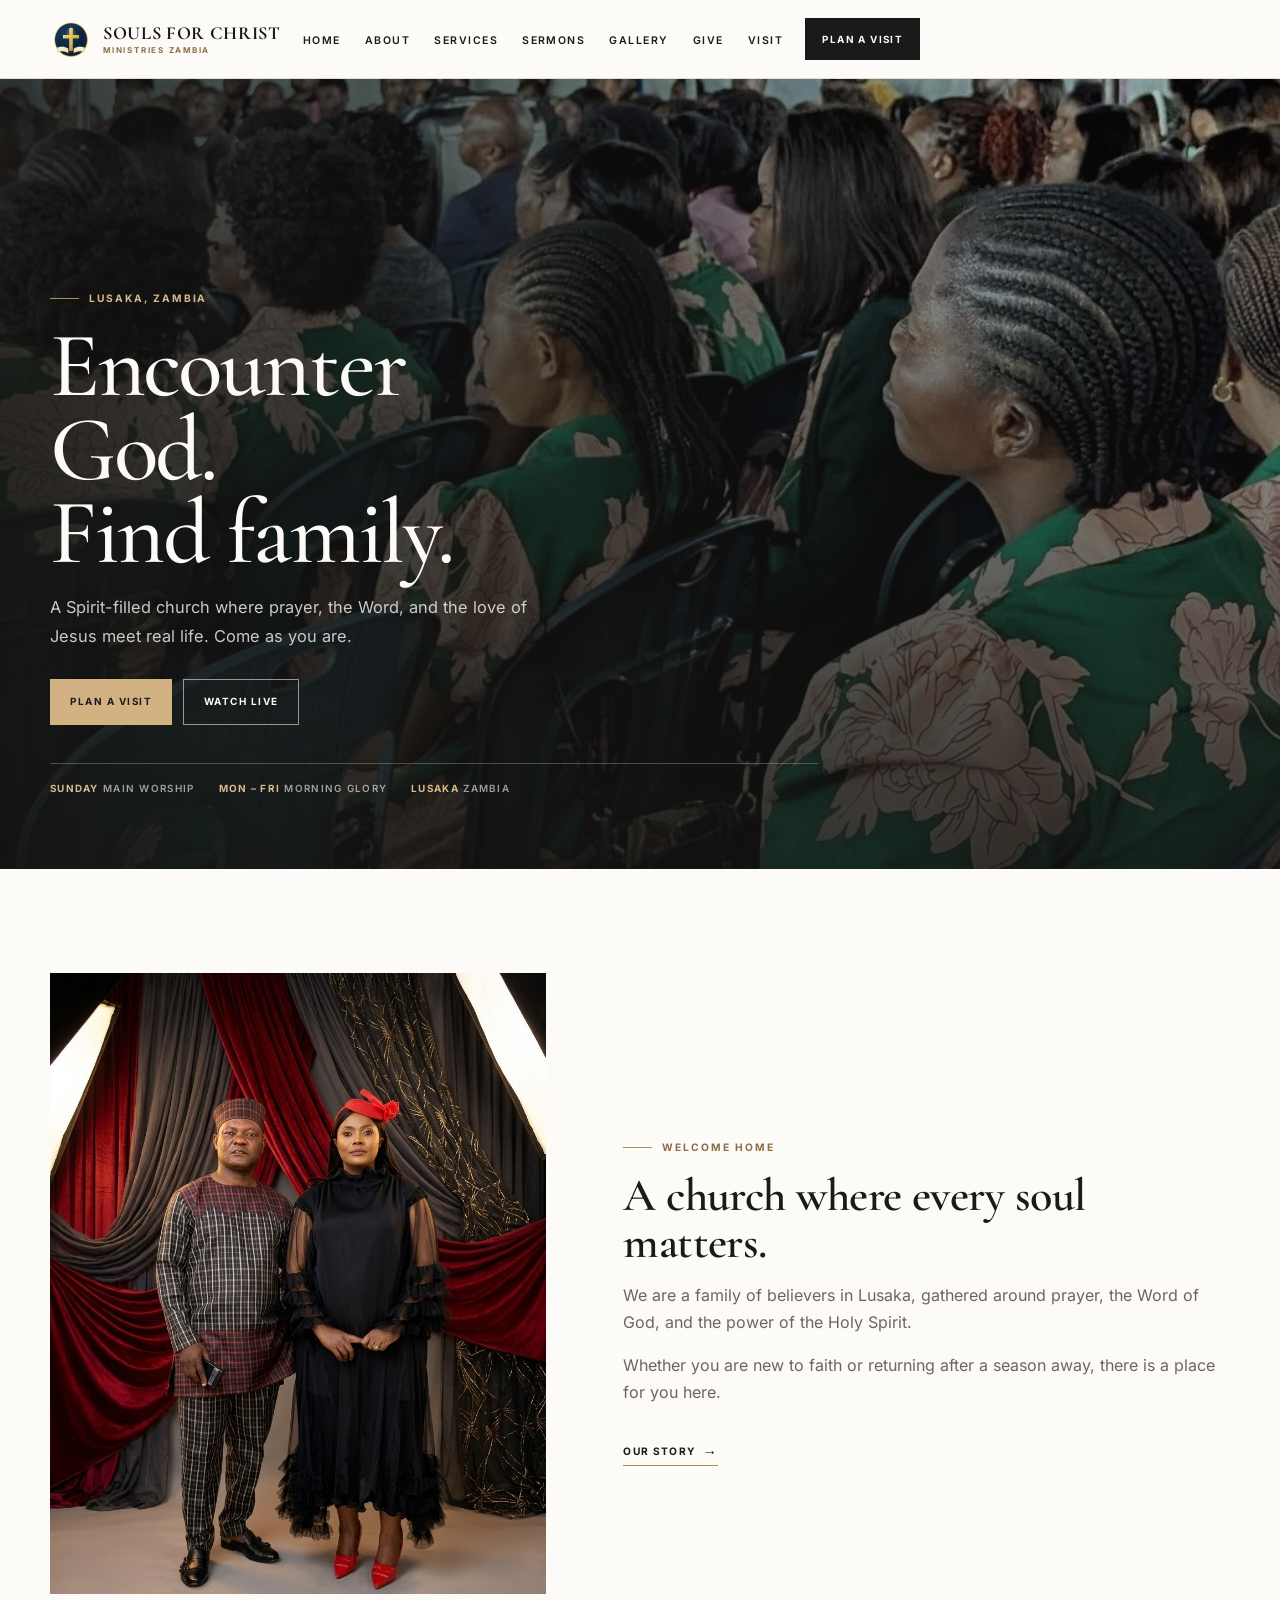
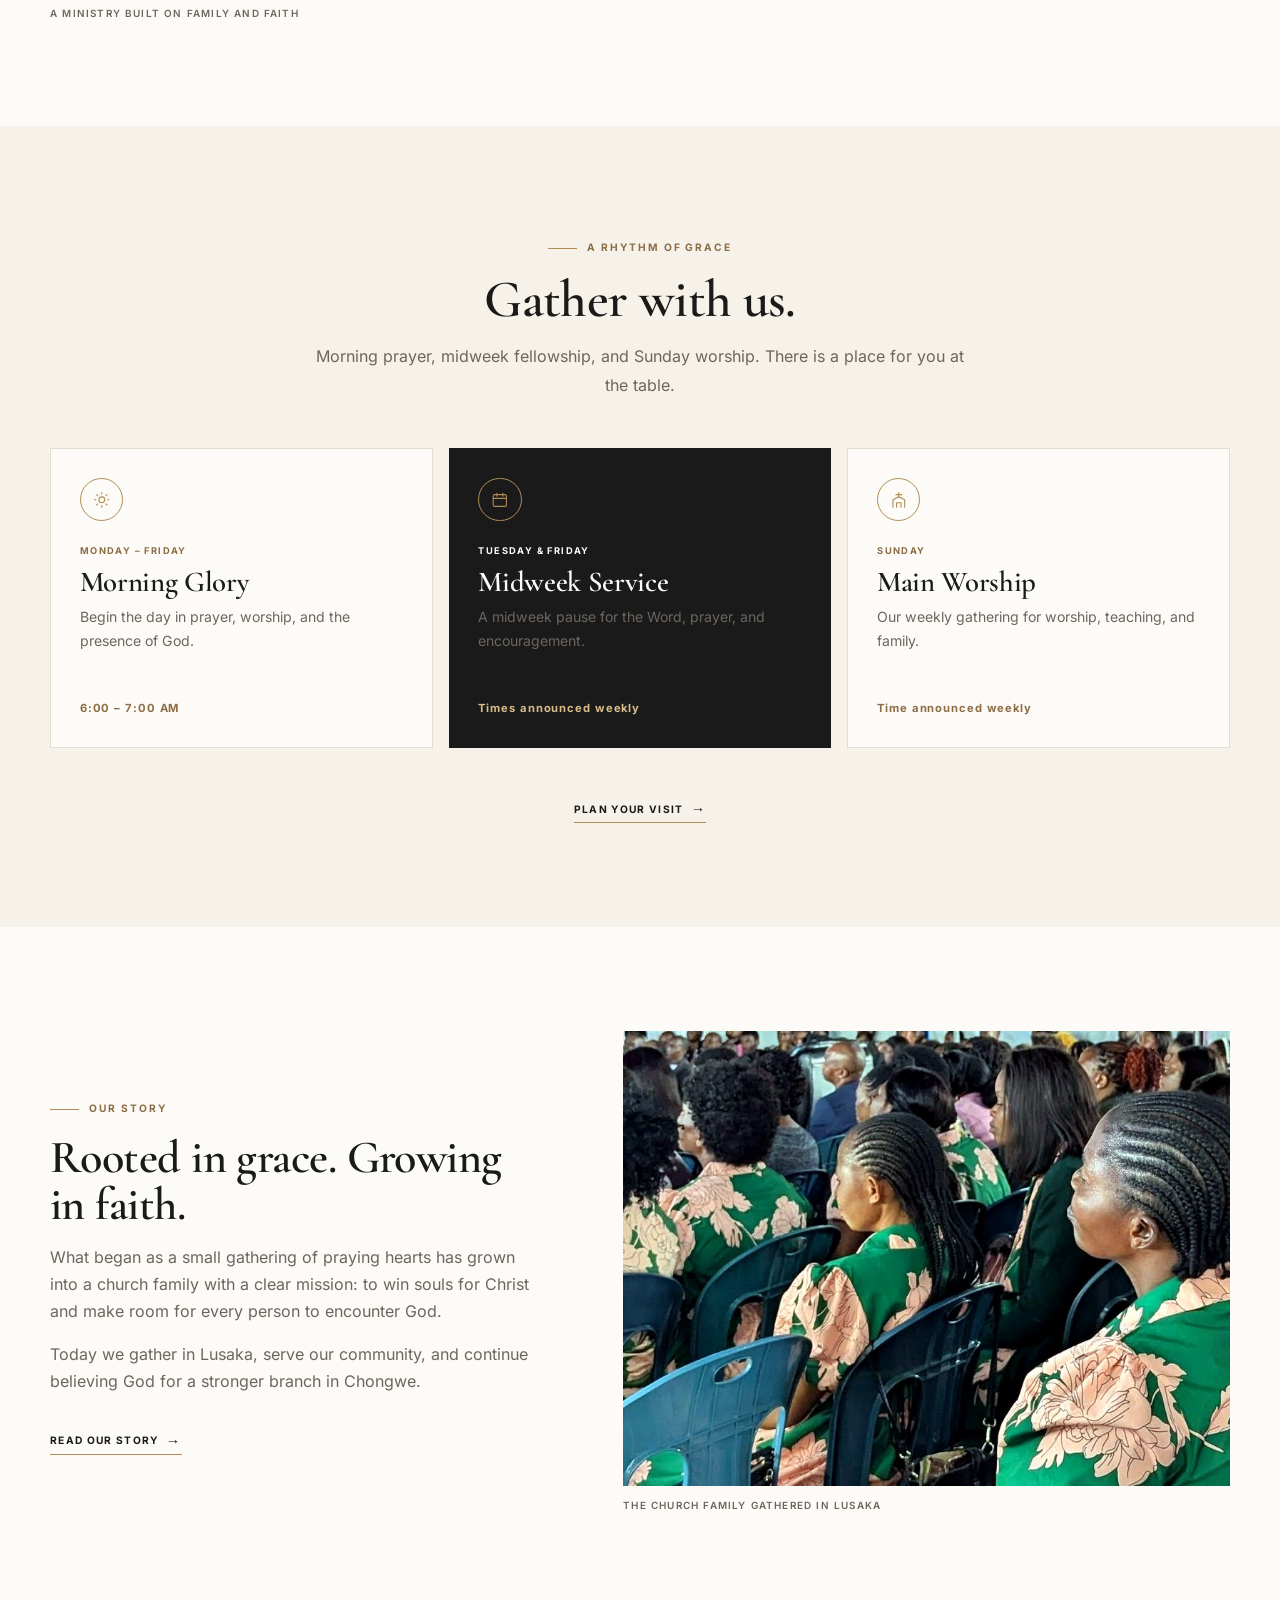
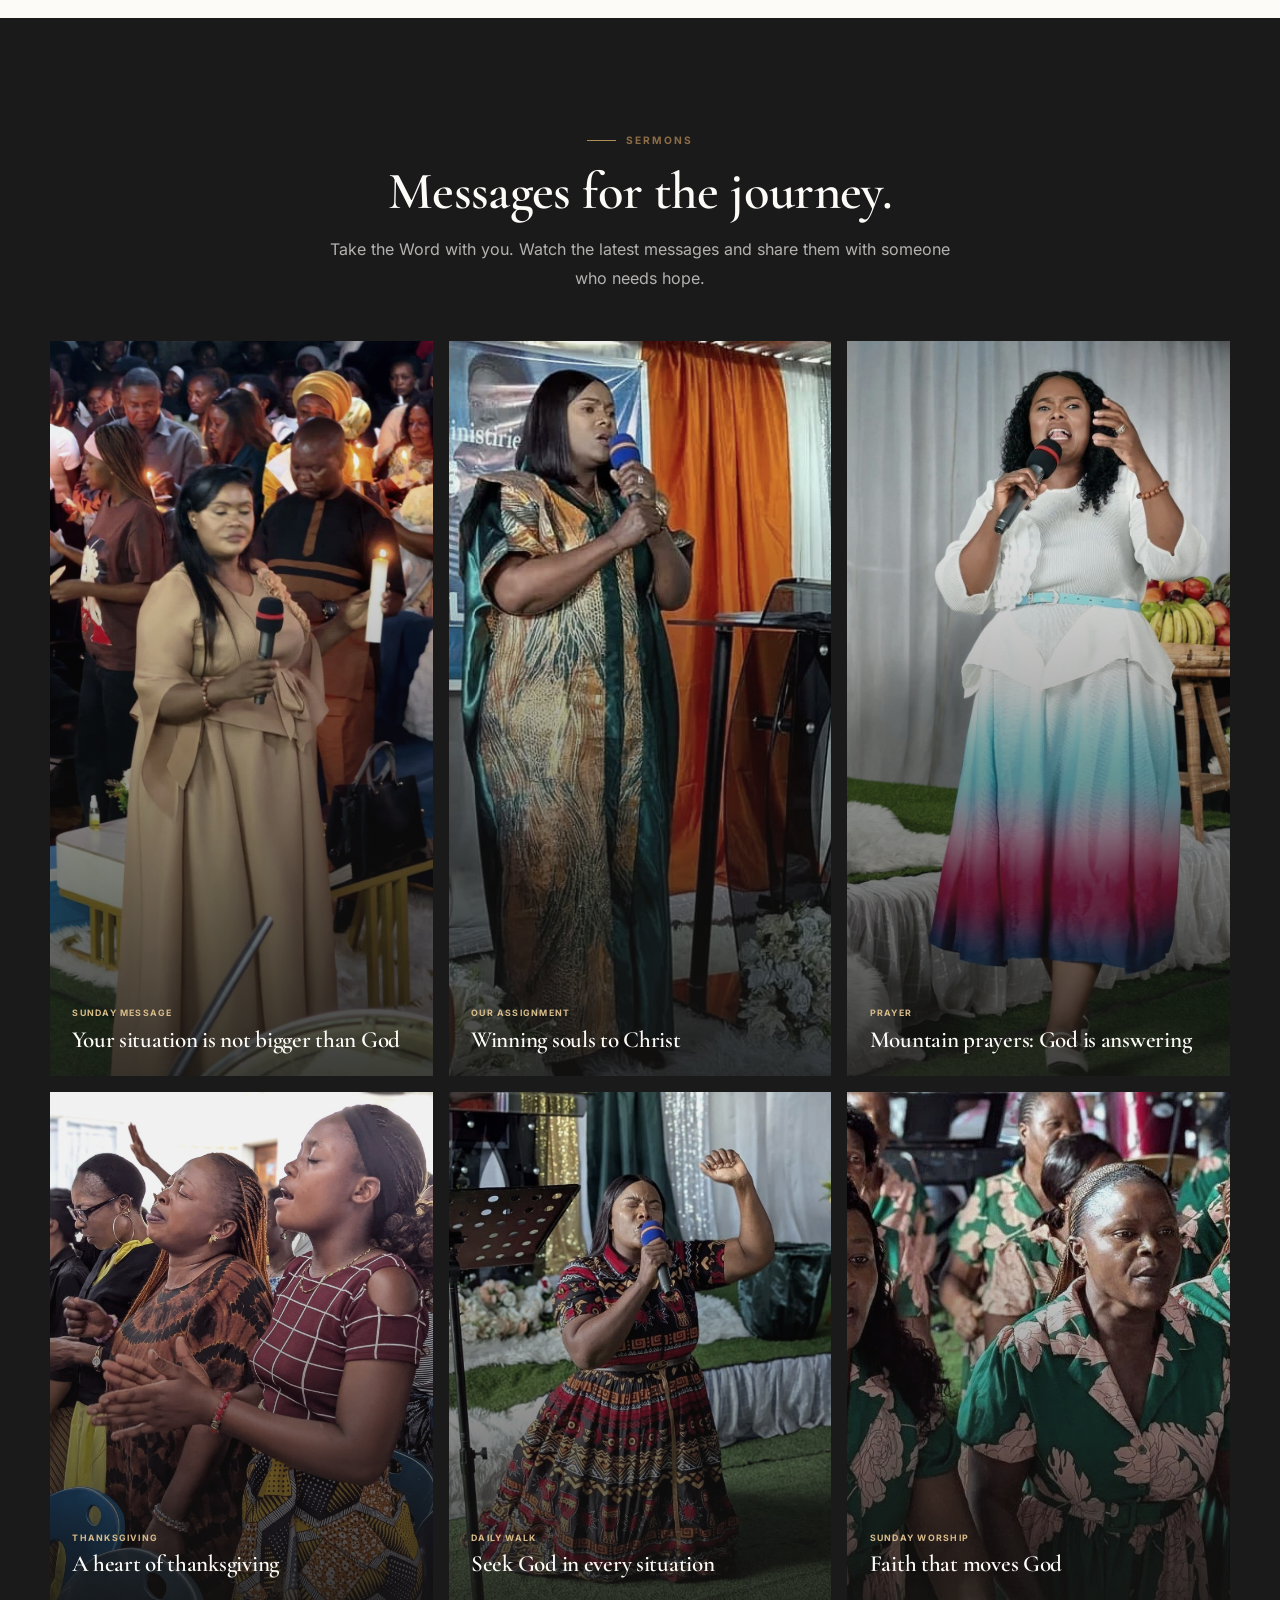
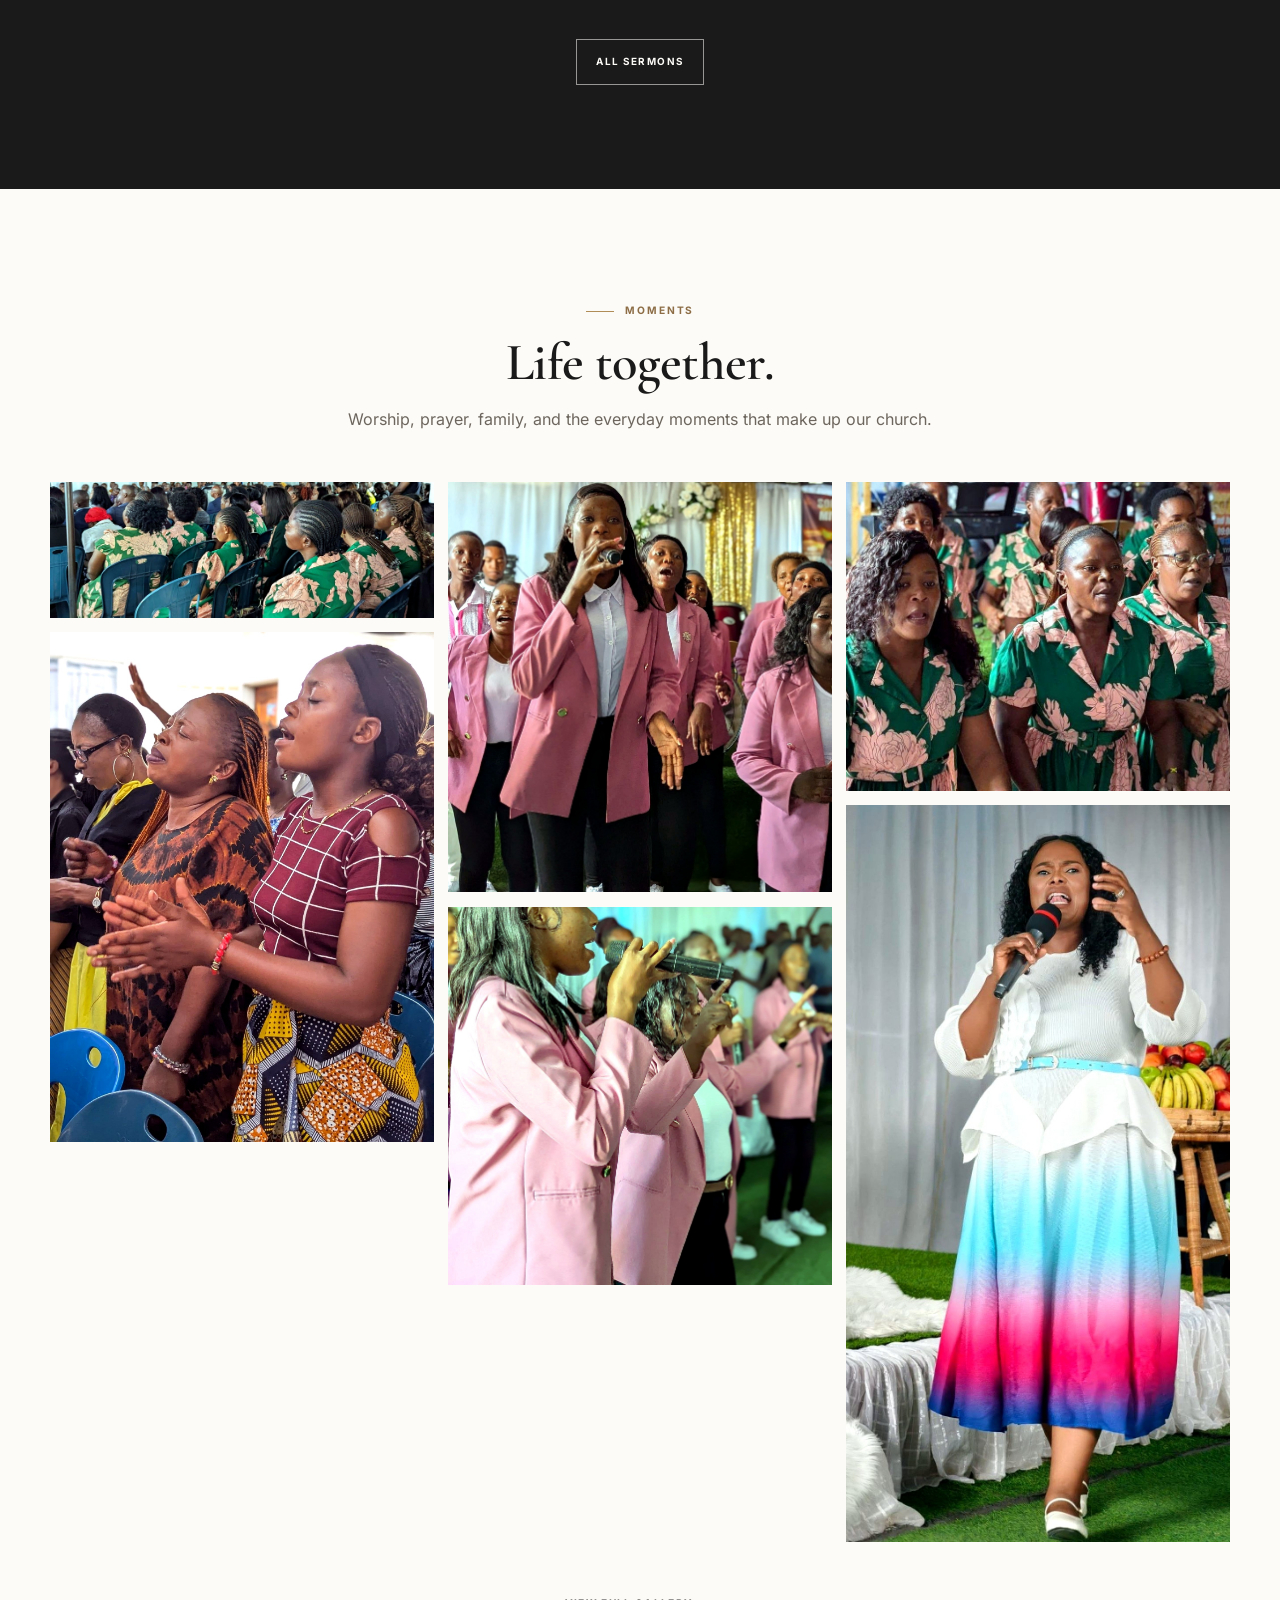
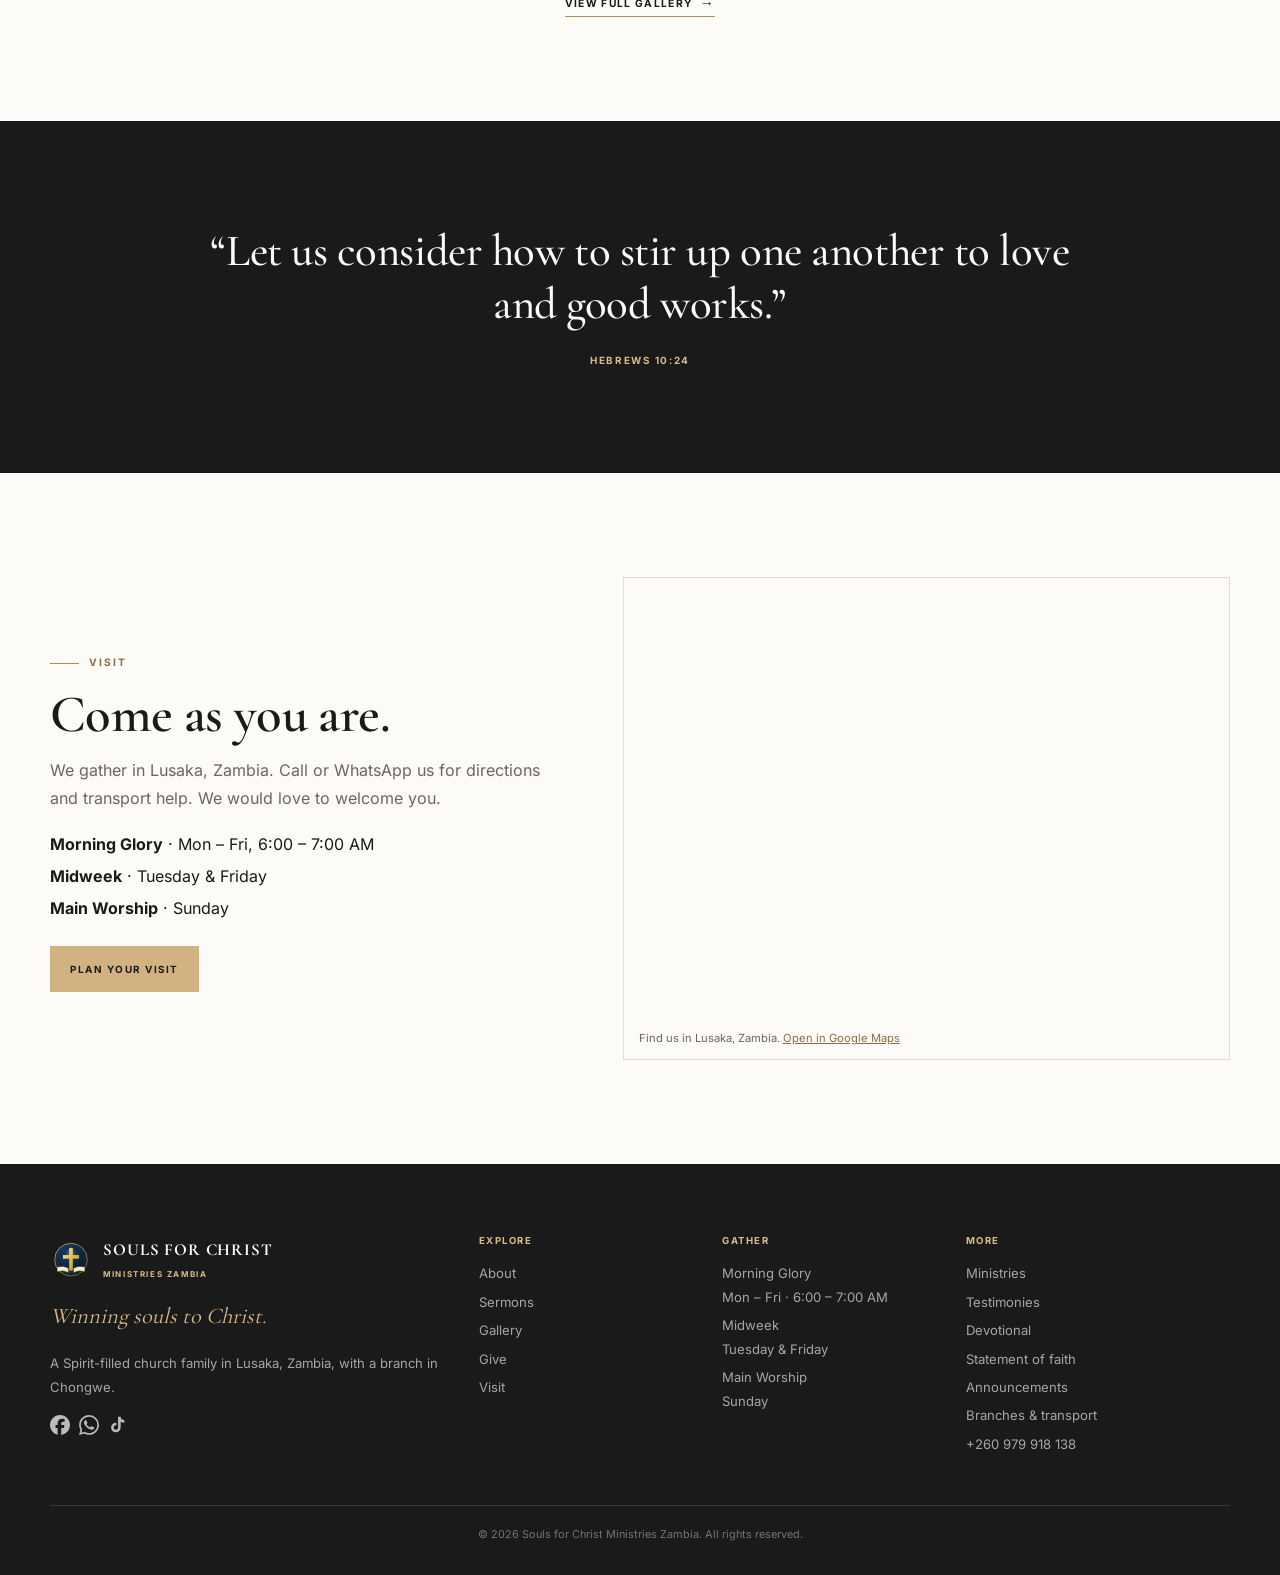
==== commit 4ff9d3b6: "Remove studio portrait and restore family photo" ====
--- a/index.html
+++ b/index.html
@@ -1,299 +1,288 @@
-<!doctype html>
+<!DOCTYPE html>
+
 <html lang="en">
 <head>
-<meta charset="utf-8">
-<meta name="viewport" content="width=device-width, initial-scale=1">
+<meta charset="utf-8"/>
+<meta content="width=device-width, initial-scale=1" name="viewport"/>
 <title>Souls for Christ Ministries Zambia | Encounter God. Find Family.</title>
-<meta name="description" content="A Spirit-filled church in Lusaka, Zambia. Morning Glory, midweek services, Sunday worship, sermons, gallery and giving.">
-<meta name="theme-color" content="#fdfbf7">
-<link rel="icon" type="image/png" sizes="128x128" href="assets/images/favicon-souls.png">
-<link rel="stylesheet" href="assets/css/fonts.css">
-<link rel="stylesheet" href="assets/css/glightbox.min.css">
-<link rel="stylesheet" href="assets/css/aos.css">
-<link rel="stylesheet" href="assets/css/editorial.css">
-<meta property="og:title" content="Souls for Christ Ministries Zambia | Encounter God. Find Family.">
-<meta property="og:description" content="A Spirit-filled church in Lusaka, Zambia. Morning Glory, midweek services, Sunday worship, sermons, gallery and giving.">
-<meta property="og:type" content="website">
-<meta property="og:image" content="assets/images/og-souls.jpg">
-<meta property="og:site_name" content="Souls for Christ Ministries Zambia">
-<meta name="twitter:card" content="summary_large_image">
-<meta name="twitter:title" content="Souls for Christ Ministries Zambia | Encounter God. Find Family.">
-<meta name="twitter:description" content="A Spirit-filled church in Lusaka, Zambia. Morning Glory, midweek services, Sunday worship, sermons, gallery and giving.">
-<meta name="twitter:image" content="assets/images/og-souls.jpg">
+<meta content="A Spirit-filled church in Lusaka, Zambia. Morning Glory, midweek services, Sunday worship, sermons, gallery and giving." name="description"/>
+<meta content="#fdfbf7" name="theme-color"/>
+<link href="assets/images/favicon-souls.png" rel="icon" sizes="128x128" type="image/png"/>
+<link href="assets/css/fonts.css" rel="stylesheet"/>
+<link href="assets/css/glightbox.min.css" rel="stylesheet"/>
+<link href="assets/css/aos.css" rel="stylesheet"/>
+<link href="assets/css/editorial.css" rel="stylesheet"/>
+<meta content="Souls for Christ Ministries Zambia | Encounter God. Find Family." property="og:title"/>
+<meta content="A Spirit-filled church in Lusaka, Zambia. Morning Glory, midweek services, Sunday worship, sermons, gallery and giving." property="og:description"/>
+<meta content="website" property="og:type"/>
+<meta content="assets/images/og-souls.jpg" property="og:image"/>
+<meta content="Souls for Christ Ministries Zambia" property="og:site_name"/>
+<meta content="summary_large_image" name="twitter:card"/>
+<meta content="Souls for Christ Ministries Zambia | Encounter God. Find Family." name="twitter:title"/>
+<meta content="A Spirit-filled church in Lusaka, Zambia. Morning Glory, midweek services, Sunday worship, sermons, gallery and giving." name="twitter:description"/>
+<meta content="assets/images/og-souls.jpg" name="twitter:image"/>
 </head>
 <body class="ed-site">
-
-<div id="site-mobile-menu" class="site-mobile-menu">
-  <div class="site-mobile-menu-header">
-    <div class="site-mobile-menu-close"><span class="js-menu-toggle" role="button" tabindex="0" aria-label="Close menu"></span></div>
-  </div>
-  <div class="site-mobile-menu-body"></div>
-</div>
-
+<div class="site-mobile-menu" id="site-mobile-menu">
+<div class="site-mobile-menu-header">
+<div class="site-mobile-menu-close"><span aria-label="Close menu" class="js-menu-toggle" role="button" tabindex="0"></span></div>
+</div>
+<div class="site-mobile-menu-body"></div>
+</div>
 <header class="ed-header">
-  <div class="ed-wrap">
-    <a class="ed-brand" href="index.html" aria-label="Souls for Christ Ministries Zambia home">
-      <img src="assets/images/logo-emblem.svg" alt="Souls for Christ Ministries Zambia emblem">
-      <span class="ed-brand-text"><strong>Souls for Christ</strong><small>Ministries Zambia</small></span>
-    </a>
-    <nav aria-label="Main navigation">
-      <ul class="ed-nav js-clone-nav">
-        <li class="active"><a href="index.html">Home</a></li>
-        <li><a href="about.html">About</a></li>
-        <li><a href="index.html#services">Services</a></li>
-        <li><a href="sermons.html">Sermons</a></li>
-        <li><a href="gallery.html">Gallery</a></li>
-        <li><a href="give.html">Give</a></li>
-        <li><a href="contact.html">Visit</a></li>
-      </ul>
-    </nav>
-    <a class="ed-cta" href="contact.html#visit">Plan a visit</a>
-    <button type="button" class="ed-burger souls-burger js-menu-toggle" aria-label="Open menu" aria-expanded="false" aria-controls="site-mobile-menu">
-      <span></span><span></span><span></span>
-    </button>
-  </div>
+<div class="ed-wrap">
+<a aria-label="Souls for Christ Ministries Zambia home" class="ed-brand" href="index.html">
+<img alt="Souls for Christ Ministries Zambia emblem" src="assets/images/logo-emblem.svg"/>
+<span class="ed-brand-text"><strong>Souls for Christ</strong><small>Ministries Zambia</small></span>
+</a>
+<nav aria-label="Main navigation">
+<ul class="ed-nav js-clone-nav">
+<li class="active"><a href="index.html">Home</a></li>
+<li><a href="about.html">About</a></li>
+<li><a href="index.html#services">Services</a></li>
+<li><a href="sermons.html">Sermons</a></li>
+<li><a href="gallery.html">Gallery</a></li>
+<li><a href="give.html">Give</a></li>
+<li><a href="contact.html">Visit</a></li>
+</ul>
+</nav>
+<a class="ed-cta" href="contact.html#visit">Plan a visit</a>
+<button aria-controls="site-mobile-menu" aria-expanded="false" aria-label="Open menu" class="ed-burger souls-burger js-menu-toggle" type="button">
+<span></span><span></span><span></span>
+</button>
+</div>
 </header>
-
 <section class="ed-hero">
-  <img class="ed-hero-bg" src="assets/images/hero-congregation.jpg" alt="Congregation gathered for worship at Souls for Christ Ministries Zambia">
-  <div class="ed-wrap">
-    <div class="ed-hero-content">
-      <span class="ed-eyebrow">Lusaka, Zambia</span>
-      <h1>Encounter God.<br>Find family.</h1>
-      <p>A Spirit-filled church where prayer, the Word, and the love of Jesus meet real life. Come as you are.</p>
-      <div class="ed-actions">
-        <a class="ed-btn" href="contact.html#visit">Plan a visit</a>
-        <a class="ed-btn-outline" href="https://www.facebook.com/p/Souls-for-Christ-Ministries-Zambia-100068789642989/" target="_blank" rel="noopener noreferrer">Watch live</a>
-      </div>
-      <div class="ed-hero-meta">
-        <span><strong>Sunday</strong> Main worship</span>
-        <span><strong>Mon &ndash; Fri</strong> Morning Glory</span>
-        <span><strong>Lusaka</strong> Zambia</span>
-      </div>
-    </div>
-  </div>
-</section>
-
+<img alt="Congregation gathered for worship at Souls for Christ Ministries Zambia" class="ed-hero-bg" src="assets/images/hero-congregation.jpg"/>
+<div class="ed-wrap">
+<div class="ed-hero-content">
+<span class="ed-eyebrow">Lusaka, Zambia</span>
+<h1>Encounter God.<br/>Find family.</h1>
+<p>A Spirit-filled church where prayer, the Word, and the love of Jesus meet real life. Come as you are.</p>
+<div class="ed-actions">
+<a class="ed-btn" href="contact.html#visit">Plan a visit</a>
+<a class="ed-btn-outline" href="https://www.facebook.com/p/Souls-for-Christ-Ministries-Zambia-100068789642989/" rel="noopener noreferrer" target="_blank">Watch live</a>
+</div>
+<div class="ed-hero-meta">
+<span><strong>Sunday</strong> Main worship</span>
+<span><strong>Mon – Fri</strong> Morning Glory</span>
+<span><strong>Lusaka</strong> Zambia</span>
+</div>
+</div>
+</div>
+</section>
 <section class="ed-section" id="welcome">
-  <div class="ed-wrap">
-    <div class="ed-split">
-      <figure class="ed-image ed-image--portrait">
-        <img src="assets/images/founder-studio.jpg" alt="Prophetess Mulenga Chilufya Mutampuka" loading="lazy">
-        <figcaption>Prophetess Mulenga Chilufya Mutampuka &middot; Founder</figcaption>
-      </figure>
-      <div class="ed-split-copy">
-        <span class="ed-eyebrow">Welcome home</span>
-        <h2 class="ed-title">A church where every soul matters.</h2>
-        <p>We are a family of believers in Lusaka, gathered around prayer, the Word of God, and the power of the Holy Spirit.</p>
-        <p>Whether you are new to faith or returning after a season away, there is a place for you here.</p>
-        <a class="ed-link" href="about.html">Our story</a>
-      </div>
-    </div>
-  </div>
-</section>
-
+<div class="ed-wrap">
+<div class="ed-split">
+<figure class="ed-image ed-image--portrait">
+<img alt="Prophetess Mulenga Chilufya Mutampuka with family" loading="lazy" src="assets/images/founder-family.jpg"/>
+<figcaption>A ministry built on family and faith</figcaption>
+</figure>
+<div class="ed-split-copy">
+<span class="ed-eyebrow">Welcome home</span>
+<h2 class="ed-title">A church where every soul matters.</h2>
+<p>We are a family of believers in Lusaka, gathered around prayer, the Word of God, and the power of the Holy Spirit.</p>
+<p>Whether you are new to faith or returning after a season away, there is a place for you here.</p>
+<a class="ed-link" href="about.html">Our story</a>
+</div>
+</div>
+</div>
+</section>
 <section class="ed-section ed-section--paper" id="services">
-  <div class="ed-wrap">
-    <div class="ed-head ed-head--center">
-      <span class="ed-eyebrow">A rhythm of grace</span>
-      <h2 class="ed-title">Gather with us.</h2>
-      <p class="ed-lead">Morning prayer, midweek fellowship, and Sunday worship. There is a place for you at the table.</p>
-    </div>
-    <div class="ed-service-grid">
-      <article class="ed-service">
-        <div class="ed-service-icon"><svg viewBox="0 0 24 24"><circle cx="12" cy="12" r="4"/><path d="M12 2v2M12 20v2M4.9 4.9l1.4 1.4M17.7 17.7l1.4 1.4M2 12h2M20 12h2M4.9 19.1l1.4-1.4M17.7 6.3l1.4-1.4"/></svg></div>
-        <span class="ed-service-day">Monday &ndash; Friday</span>
-        <h3>Morning Glory</h3>
-        <p>Begin the day in prayer, worship, and the presence of God.</p>
-        <span class="ed-service-time">6:00 &ndash; 7:00 AM</span>
-      </article>
-      <article class="ed-service ed-service--featured">
-        <div class="ed-service-icon"><svg viewBox="0 0 24 24"><rect x="3" y="5" width="18" height="16" rx="2"/><path d="M16 3v4M8 3v4M3 10h18"/></svg></div>
-        <span class="ed-service-day">Tuesday &amp; Friday</span>
-        <h3>Midweek Service</h3>
-        <p>A midweek pause for the Word, prayer, and encouragement.</p>
-        <span class="ed-service-time">Times announced weekly</span>
-      </article>
-      <article class="ed-service">
-        <div class="ed-service-icon"><svg viewBox="0 0 24 24"><path d="M12 2v7M8 5h8M4 22V12l8-4 8 4v10M9 22v-6h6v6"/></svg></div>
-        <span class="ed-service-day">Sunday</span>
-        <h3>Main Worship</h3>
-        <p>Our weekly gathering for worship, teaching, and family.</p>
-        <span class="ed-service-time">Time announced weekly</span>
-      </article>
-    </div>
-    <p style="text-align:center;margin-top:2rem"><a class="ed-link" href="contact.html#visit">Plan your visit</a></p>
-  </div>
-</section>
-
+<div class="ed-wrap">
+<div class="ed-head ed-head--center">
+<span class="ed-eyebrow">A rhythm of grace</span>
+<h2 class="ed-title">Gather with us.</h2>
+<p class="ed-lead">Morning prayer, midweek fellowship, and Sunday worship. There is a place for you at the table.</p>
+</div>
+<div class="ed-service-grid">
+<article class="ed-service">
+<div class="ed-service-icon"><svg viewbox="0 0 24 24"><circle cx="12" cy="12" r="4"></circle><path d="M12 2v2M12 20v2M4.9 4.9l1.4 1.4M17.7 17.7l1.4 1.4M2 12h2M20 12h2M4.9 19.1l1.4-1.4M17.7 6.3l1.4-1.4"></path></svg></div>
+<span class="ed-service-day">Monday – Friday</span>
+<h3>Morning Glory</h3>
+<p>Begin the day in prayer, worship, and the presence of God.</p>
+<span class="ed-service-time">6:00 – 7:00 AM</span>
+</article>
+<article class="ed-service ed-service--featured">
+<div class="ed-service-icon"><svg viewbox="0 0 24 24"><rect height="16" rx="2" width="18" x="3" y="5"></rect><path d="M16 3v4M8 3v4M3 10h18"></path></svg></div>
+<span class="ed-service-day">Tuesday &amp; Friday</span>
+<h3>Midweek Service</h3>
+<p>A midweek pause for the Word, prayer, and encouragement.</p>
+<span class="ed-service-time">Times announced weekly</span>
+</article>
+<article class="ed-service">
+<div class="ed-service-icon"><svg viewbox="0 0 24 24"><path d="M12 2v7M8 5h8M4 22V12l8-4 8 4v10M9 22v-6h6v6"></path></svg></div>
+<span class="ed-service-day">Sunday</span>
+<h3>Main Worship</h3>
+<p>Our weekly gathering for worship, teaching, and family.</p>
+<span class="ed-service-time">Time announced weekly</span>
+</article>
+</div>
+<p style="text-align:center;margin-top:2rem"><a class="ed-link" href="contact.html#visit">Plan your visit</a></p>
+</div>
+</section>
 <section class="ed-section">
-  <div class="ed-wrap">
-    <div class="ed-split ed-split--reverse">
-      <figure class="ed-image ed-image--wide">
-        <img src="assets/images/founder-family.jpg" alt="Prophetess Mulenga Chilufya Mutampuka with family" loading="lazy">
-        <figcaption>A ministry built on family and faith</figcaption>
-      </figure>
-      <div class="ed-split-copy">
-        <span class="ed-eyebrow">Our story</span>
-        <h2 class="ed-title">Rooted in grace. Growing in faith.</h2>
-        <p>What began as a small gathering of praying hearts has grown into a church family with a clear mission: to win souls for Christ and make room for every person to encounter God.</p>
-        <p>Today we gather in Lusaka, serve our community, and continue believing God for a stronger branch in Chongwe.</p>
-        <a class="ed-link" href="about.html">Read our story</a>
-      </div>
-    </div>
-  </div>
-</section>
-
+<div class="ed-wrap">
+<div class="ed-split ed-split--reverse">
+<figure class="ed-image ed-image--wide">
+<img alt="The church family gathered in Lusaka" loading="lazy" src="assets/images/hero-congregation.jpg"/>
+<figcaption>The church family gathered in Lusaka</figcaption>
+</figure>
+<div class="ed-split-copy">
+<span class="ed-eyebrow">Our story</span>
+<h2 class="ed-title">Rooted in grace. Growing in faith.</h2>
+<p>What began as a small gathering of praying hearts has grown into a church family with a clear mission: to win souls for Christ and make room for every person to encounter God.</p>
+<p>Today we gather in Lusaka, serve our community, and continue believing God for a stronger branch in Chongwe.</p>
+<a class="ed-link" href="about.html">Read our story</a>
+</div>
+</div>
+</div>
+</section>
 <section class="ed-section ed-section--dark">
-  <div class="ed-wrap">
-    <div class="ed-head ed-head--center">
-      <span class="ed-eyebrow">Sermons</span>
-      <h2 class="ed-title">Messages for the journey.</h2>
-      <p class="ed-lead">Take the Word with you. Watch the latest messages and share them with someone who needs hope.</p>
-    </div>
-    <div class="ed-sermon-grid">
-      <a class="ed-sermon-card glightbox" href="assets/images/founder-studio.jpg" data-gallery="sermons" aria-label="Your situation is not bigger than God">
-  <img src="assets/images/founder-studio.jpg" alt="Your situation is not bigger than God" loading="lazy">
-  <span class="ed-sermon-content"><span>Sunday message</span><h3>Your situation is not bigger than God</h3></span>
-</a>
-<a class="ed-sermon-card glightbox" href="assets/images/founder-green.jpg" data-gallery="sermons" aria-label="Winning souls to Christ">
-  <img src="assets/images/founder-green.jpg" alt="Winning souls to Christ" loading="lazy">
-  <span class="ed-sermon-content"><span>Our assignment</span><h3>Winning souls to Christ</h3></span>
-</a>
-<a class="ed-sermon-card glightbox" href="assets/images/pastor-speaking.jpg" data-gallery="sermons" aria-label="Mountain prayers: God is answering">
-  <img src="assets/images/pastor-speaking.jpg" alt="Mountain prayers: God is answering" loading="lazy">
-  <span class="ed-sermon-content"><span>Prayer</span><h3>Mountain prayers: God is answering</h3></span>
-</a>
-<a class="ed-sermon-card glightbox" href="assets/images/worship-choir.jpg" data-gallery="sermons" aria-label="A heart of thanksgiving">
-  <img src="assets/images/worship-choir.jpg" alt="A heart of thanksgiving" loading="lazy">
-  <span class="ed-sermon-content"><span>Thanksgiving</span><h3>A heart of thanksgiving</h3></span>
-</a>
-<a class="ed-sermon-card glightbox" href="assets/images/praise-worship.jpg" data-gallery="sermons" aria-label="Seek God in every situation">
-  <img src="assets/images/praise-worship.jpg" alt="Seek God in every situation" loading="lazy">
-  <span class="ed-sermon-content"><span>Daily walk</span><h3>Seek God in every situation</h3></span>
-</a>
-<a class="ed-sermon-card glightbox" href="assets/images/choir-green.jpg" data-gallery="sermons" aria-label="Faith that moves God">
-  <img src="assets/images/choir-green.jpg" alt="Faith that moves God" loading="lazy">
-  <span class="ed-sermon-content"><span>Sunday worship</span><h3>Faith that moves God</h3></span>
-</a>
-    </div>
-    <p style="text-align:center;margin-top:2.4rem"><a class="ed-btn-outline" href="sermons.html">All sermons</a></p>
-  </div>
-</section>
-
+<div class="ed-wrap">
+<div class="ed-head ed-head--center">
+<span class="ed-eyebrow">Sermons</span>
+<h2 class="ed-title">Messages for the journey.</h2>
+<p class="ed-lead">Take the Word with you. Watch the latest messages and share them with someone who needs hope.</p>
+</div>
+<div class="ed-sermon-grid">
+<a aria-label="Your situation is not bigger than God" class="ed-sermon-card glightbox" data-gallery="sermons" href="assets/images/pastor-portrait.jpg">
+<img alt="Your situation is not bigger than God" loading="lazy" src="assets/images/pastor-portrait.jpg"/>
+<span class="ed-sermon-content"><span>Sunday message</span><h3>Your situation is not bigger than God</h3></span>
+</a>
+<a aria-label="Winning souls to Christ" class="ed-sermon-card glightbox" data-gallery="sermons" href="assets/images/founder-green.jpg">
+<img alt="Winning souls to Christ" loading="lazy" src="assets/images/founder-green.jpg"/>
+<span class="ed-sermon-content"><span>Our assignment</span><h3>Winning souls to Christ</h3></span>
+</a>
+<a aria-label="Mountain prayers: God is answering" class="ed-sermon-card glightbox" data-gallery="sermons" href="assets/images/pastor-speaking.jpg">
+<img alt="Mountain prayers: God is answering" loading="lazy" src="assets/images/pastor-speaking.jpg"/>
+<span class="ed-sermon-content"><span>Prayer</span><h3>Mountain prayers: God is answering</h3></span>
+</a>
+<a aria-label="A heart of thanksgiving" class="ed-sermon-card glightbox" data-gallery="sermons" href="assets/images/worship-choir.jpg">
+<img alt="A heart of thanksgiving" loading="lazy" src="assets/images/worship-choir.jpg"/>
+<span class="ed-sermon-content"><span>Thanksgiving</span><h3>A heart of thanksgiving</h3></span>
+</a>
+<a aria-label="Seek God in every situation" class="ed-sermon-card glightbox" data-gallery="sermons" href="assets/images/praise-worship.jpg">
+<img alt="Seek God in every situation" loading="lazy" src="assets/images/praise-worship.jpg"/>
+<span class="ed-sermon-content"><span>Daily walk</span><h3>Seek God in every situation</h3></span>
+</a>
+<a aria-label="Faith that moves God" class="ed-sermon-card glightbox" data-gallery="sermons" href="assets/images/choir-green.jpg">
+<img alt="Faith that moves God" loading="lazy" src="assets/images/choir-green.jpg"/>
+<span class="ed-sermon-content"><span>Sunday worship</span><h3>Faith that moves God</h3></span>
+</a>
+</div>
+<p style="text-align:center;margin-top:2.4rem"><a class="ed-btn-outline" href="sermons.html">All sermons</a></p>
+</div>
+</section>
 <section class="ed-section">
-  <div class="ed-wrap">
-    <div class="ed-head ed-head--center">
-      <span class="ed-eyebrow">Moments</span>
-      <h2 class="ed-title">Life together.</h2>
-      <p class="ed-lead">Worship, prayer, family, and the everyday moments that make up our church.</p>
-    </div>
-    <div class="ed-gallery">
-      <a class="ed-gallery-item glightbox" href="assets/images/hero-congregation.jpg" data-gallery="souls" aria-label="The congregation">
-  <img src="assets/images/hero-congregation.jpg" alt="The congregation" loading="lazy">
-</a>
-<a class="ed-gallery-item glightbox" href="assets/images/worship-choir.jpg" data-gallery="souls" aria-label="Women of worship">
-  <img src="assets/images/worship-choir.jpg" alt="Women of worship" loading="lazy">
-</a>
-<a class="ed-gallery-item glightbox" href="assets/images/choir-pink.jpg" data-gallery="souls" aria-label="The choir in pink">
-  <img src="assets/images/choir-pink.jpg" alt="The choir in pink" loading="lazy">
-</a>
-<a class="ed-gallery-item glightbox" href="assets/images/choir-pink-close.jpg" data-gallery="souls" aria-label="Praise and worship">
-  <img src="assets/images/choir-pink-close.jpg" alt="Praise and worship" loading="lazy">
-</a>
-<a class="ed-gallery-item glightbox" href="assets/images/choir-green.jpg" data-gallery="souls" aria-label="The choir in green">
-  <img src="assets/images/choir-green.jpg" alt="The choir in green" loading="lazy">
-</a>
-<a class="ed-gallery-item glightbox" href="assets/images/pastor-speaking.jpg" data-gallery="souls" aria-label="A word in season">
-  <img src="assets/images/pastor-speaking.jpg" alt="A word in season" loading="lazy">
-</a>
-    </div>
-    <p style="text-align:center;margin-top:2rem"><a class="ed-link" href="gallery.html">View full gallery</a></p>
-  </div>
-</section>
-
+<div class="ed-wrap">
+<div class="ed-head ed-head--center">
+<span class="ed-eyebrow">Moments</span>
+<h2 class="ed-title">Life together.</h2>
+<p class="ed-lead">Worship, prayer, family, and the everyday moments that make up our church.</p>
+</div>
+<div class="ed-gallery">
+<a aria-label="The congregation" class="ed-gallery-item glightbox" data-gallery="souls" href="assets/images/hero-congregation.jpg">
+<img alt="The congregation" loading="lazy" src="assets/images/hero-congregation.jpg"/>
+</a>
+<a aria-label="Women of worship" class="ed-gallery-item glightbox" data-gallery="souls" href="assets/images/worship-choir.jpg">
+<img alt="Women of worship" loading="lazy" src="assets/images/worship-choir.jpg"/>
+</a>
+<a aria-label="The choir in pink" class="ed-gallery-item glightbox" data-gallery="souls" href="assets/images/choir-pink.jpg">
+<img alt="The choir in pink" loading="lazy" src="assets/images/choir-pink.jpg"/>
+</a>
+<a aria-label="Praise and worship" class="ed-gallery-item glightbox" data-gallery="souls" href="assets/images/choir-pink-close.jpg">
+<img alt="Praise and worship" loading="lazy" src="assets/images/choir-pink-close.jpg"/>
+</a>
+<a aria-label="The choir in green" class="ed-gallery-item glightbox" data-gallery="souls" href="assets/images/choir-green.jpg">
+<img alt="The choir in green" loading="lazy" src="assets/images/choir-green.jpg"/>
+</a>
+<a aria-label="A word in season" class="ed-gallery-item glightbox" data-gallery="souls" href="assets/images/pastor-speaking.jpg">
+<img alt="A word in season" loading="lazy" src="assets/images/pastor-speaking.jpg"/>
+</a>
+</div>
+<p style="text-align:center;margin-top:2rem"><a class="ed-link" href="gallery.html">View full gallery</a></p>
+</div>
+</section>
 <section class="ed-section ed-section--dark">
-  <div class="ed-wrap">
-    <blockquote class="ed-quote">
-      <p>&ldquo;Let us consider how to stir up one another to love and good works.&rdquo;</p>
-      <cite>Hebrews 10:24</cite>
-    </blockquote>
-  </div>
-</section>
-
+<div class="ed-wrap">
+<blockquote class="ed-quote">
+<p>“Let us consider how to stir up one another to love and good works.”</p>
+<cite>Hebrews 10:24</cite>
+</blockquote>
+</div>
+</section>
 <section class="ed-section" id="visit">
-  <div class="ed-wrap">
-    <div class="ed-split">
-      <div>
-        <span class="ed-eyebrow">Visit</span>
-        <h2 class="ed-title">Come as you are.</h2>
-        <p>We gather in Lusaka, Zambia. Call or WhatsApp us for directions and transport help. We would love to welcome you.</p>
-        <ul class="ed-footer-links" style="margin:1.2rem 0 1.5rem">
-          <li><strong>Morning Glory</strong> &middot; Mon &ndash; Fri, 6:00 &ndash; 7:00 AM</li>
-          <li><strong>Midweek</strong> &middot; Tuesday &amp; Friday</li>
-          <li><strong>Main Worship</strong> &middot; Sunday</li>
-        </ul>
-        <a class="ed-btn" href="contact.html#visit">Plan your visit</a>
-      </div>
-      <div class="ed-map">
-        <iframe title="Map of Lusaka, Zambia" src="https://maps.google.com/maps?q=Lusaka%2C%20Zambia&amp;t=&amp;z=12&amp;ie=UTF8&amp;iwloc=&amp;output=embed" loading="lazy" referrerpolicy="no-referrer-when-downgrade"></iframe>
-        <p class="ed-map-note">Find us in Lusaka, Zambia. <a href="https://www.google.com/maps/place/Lusaka,+Zambia" target="_blank" rel="noopener noreferrer">Open in Google Maps</a></p>
-      </div>
-    </div>
-  </div>
-</section>
-
+<div class="ed-wrap">
+<div class="ed-split">
+<div>
+<span class="ed-eyebrow">Visit</span>
+<h2 class="ed-title">Come as you are.</h2>
+<p>We gather in Lusaka, Zambia. Call or WhatsApp us for directions and transport help. We would love to welcome you.</p>
+<ul class="ed-footer-links" style="margin:1.2rem 0 1.5rem">
+<li><strong>Morning Glory</strong> · Mon – Fri, 6:00 – 7:00 AM</li>
+<li><strong>Midweek</strong> · Tuesday &amp; Friday</li>
+<li><strong>Main Worship</strong> · Sunday</li>
+</ul>
+<a class="ed-btn" href="contact.html#visit">Plan your visit</a>
+</div>
+<div class="ed-map">
+<iframe loading="lazy" referrerpolicy="no-referrer-when-downgrade" src="https://maps.google.com/maps?q=Lusaka%2C%20Zambia&amp;t=&amp;z=12&amp;ie=UTF8&amp;iwloc=&amp;output=embed" title="Map of Lusaka, Zambia"></iframe>
+<p class="ed-map-note">Find us in Lusaka, Zambia. <a href="https://www.google.com/maps/place/Lusaka,+Zambia" rel="noopener noreferrer" target="_blank">Open in Google Maps</a></p>
+</div>
+</div>
+</div>
+</section>
 <footer class="ed-footer">
-  <div class="ed-wrap">
-    <div class="ed-footer-grid">
-      <div>
-        <div class="ed-footer-brand">
-          <img src="assets/images/logo-emblem.svg" alt="Souls for Christ Ministries Zambia emblem">
-          <div><strong>Souls for Christ</strong><small>Ministries Zambia</small></div>
-        </div>
-        <p class="ed-footer-tagline">Winning souls to Christ.</p>
-        <p>A Spirit-filled church family in Lusaka, Zambia, with a branch in Chongwe.</p>
-        <ul class="ed-social">
-          <li><a href="https://www.facebook.com/p/Souls-for-Christ-Ministries-Zambia-100068789642989/" target="_blank" rel="noopener noreferrer" aria-label="Facebook"><img src="assets/images/icon-facebook.svg" alt="Facebook"></a></li>
-          <li><a href="https://wa.me/260979918138" target="_blank" rel="noopener noreferrer" aria-label="WhatsApp"><img src="assets/images/icon-whatsapp.svg" alt="WhatsApp"></a></li>
-          <li><a href="https://www.tiktok.com/@mulengachilufyamu" target="_blank" rel="noopener noreferrer" aria-label="TikTok"><img src="assets/images/icon-tiktok.svg" alt="TikTok"></a></li>
-        </ul>
-      </div>
-      <div>
-        <h3>Explore</h3>
-        <ul class="ed-footer-links">
-          <li><a href="about.html">About</a></li>
-          <li><a href="sermons.html">Sermons</a></li>
-          <li><a href="gallery.html">Gallery</a></li>
-          <li><a href="give.html">Give</a></li>
-          <li><a href="contact.html">Visit</a></li>
-        </ul>
-      </div>
-      <div>
-        <h3>Gather</h3>
-        <ul class="ed-footer-links">
-          <li>Morning Glory<br><span>Mon &ndash; Fri &middot; 6:00 &ndash; 7:00 AM</span></li>
-          <li>Midweek<br><span>Tuesday &amp; Friday</span></li>
-          <li>Main Worship<br><span>Sunday</span></li>
-        </ul>
-      </div>
-      <div>
-        <h3>More</h3>
-        <ul class="ed-footer-links">
-          <li><a href="ministry.html">Ministries</a></li>
-          <li><a href="testimonies.html">Testimonies</a></li>
-          <li><a href="daily-devotional.html">Devotional</a></li>
-          <li><a href="faith.html">Statement of faith</a></li>
-          <li><a href="announcements.html">Announcements</a></li>
-          <li><a href="branches-transport.html">Branches &amp; transport</a></li>
-        </ul>
-        <p><a href="tel:+260979918138">+260 979 918 138</a></p>
-      </div>
-    </div>
-    <div class="ed-footer-bottom">&copy; <span data-year>2026</span> Souls for Christ Ministries Zambia. All rights reserved.</div>
-  </div>
+<div class="ed-wrap">
+<div class="ed-footer-grid">
+<div>
+<div class="ed-footer-brand">
+<img alt="Souls for Christ Ministries Zambia emblem" src="assets/images/logo-emblem.svg"/>
+<div><strong>Souls for Christ</strong><small>Ministries Zambia</small></div>
+</div>
+<p class="ed-footer-tagline">Winning souls to Christ.</p>
+<p>A Spirit-filled church family in Lusaka, Zambia, with a branch in Chongwe.</p>
+<ul class="ed-social">
+<li><a aria-label="Facebook" href="https://www.facebook.com/p/Souls-for-Christ-Ministries-Zambia-100068789642989/" rel="noopener noreferrer" target="_blank"><img alt="Facebook" src="assets/images/icon-facebook.svg"/></a></li>
+<li><a aria-label="WhatsApp" href="https://wa.me/260979918138" rel="noopener noreferrer" target="_blank"><img alt="WhatsApp" src="assets/images/icon-whatsapp.svg"/></a></li>
+<li><a aria-label="TikTok" href="https://www.tiktok.com/@mulengachilufyamu" rel="noopener noreferrer" target="_blank"><img alt="TikTok" src="assets/images/icon-tiktok.svg"/></a></li>
+</ul>
+</div>
+<div>
+<h3>Explore</h3>
+<ul class="ed-footer-links">
+<li><a href="about.html">About</a></li>
+<li><a href="sermons.html">Sermons</a></li>
+<li><a href="gallery.html">Gallery</a></li>
+<li><a href="give.html">Give</a></li>
+<li><a href="contact.html">Visit</a></li>
+</ul>
+</div>
+<div>
+<h3>Gather</h3>
+<ul class="ed-footer-links">
+<li>Morning Glory<br/><span>Mon – Fri · 6:00 – 7:00 AM</span></li>
+<li>Midweek<br/><span>Tuesday &amp; Friday</span></li>
+<li>Main Worship<br/><span>Sunday</span></li>
+</ul>
+</div>
+<div>
+<h3>More</h3>
+<ul class="ed-footer-links">
+<li><a href="ministry.html">Ministries</a></li>
+<li><a href="testimonies.html">Testimonies</a></li>
+<li><a href="daily-devotional.html">Devotional</a></li>
+<li><a href="faith.html">Statement of faith</a></li>
+<li><a href="announcements.html">Announcements</a></li>
+<li><a href="branches-transport.html">Branches &amp; transport</a></li>
+</ul>
+<p><a href="tel:+260979918138">+260 979 918 138</a></p>
+</div>
+</div>
+<div class="ed-footer-bottom">© <span data-year="">2026</span> Souls for Christ Ministries Zambia. All rights reserved.</div>
+</div>
 </footer>
-
 <script src="assets/js/glightbox.min.js"></script>
 <script src="assets/js/aos.js"></script>
 <script src="assets/js/navbar.js"></script>
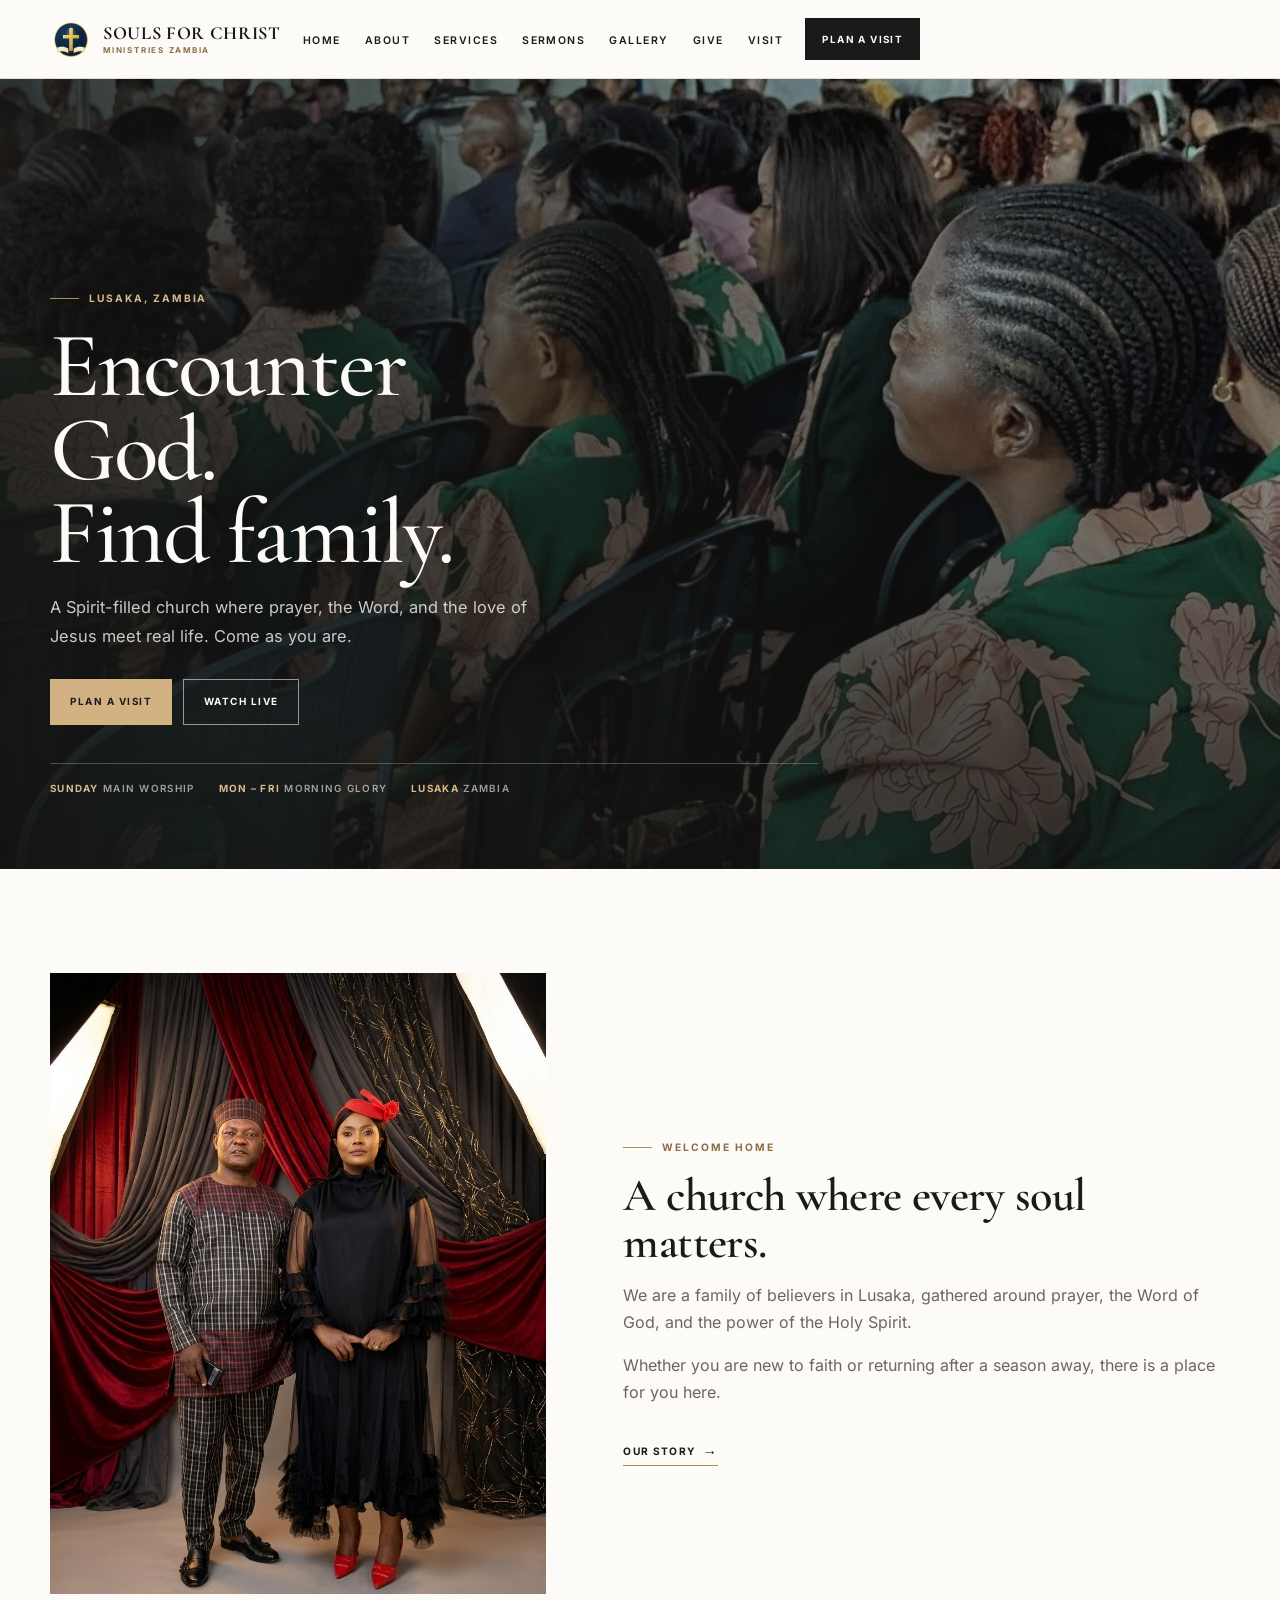
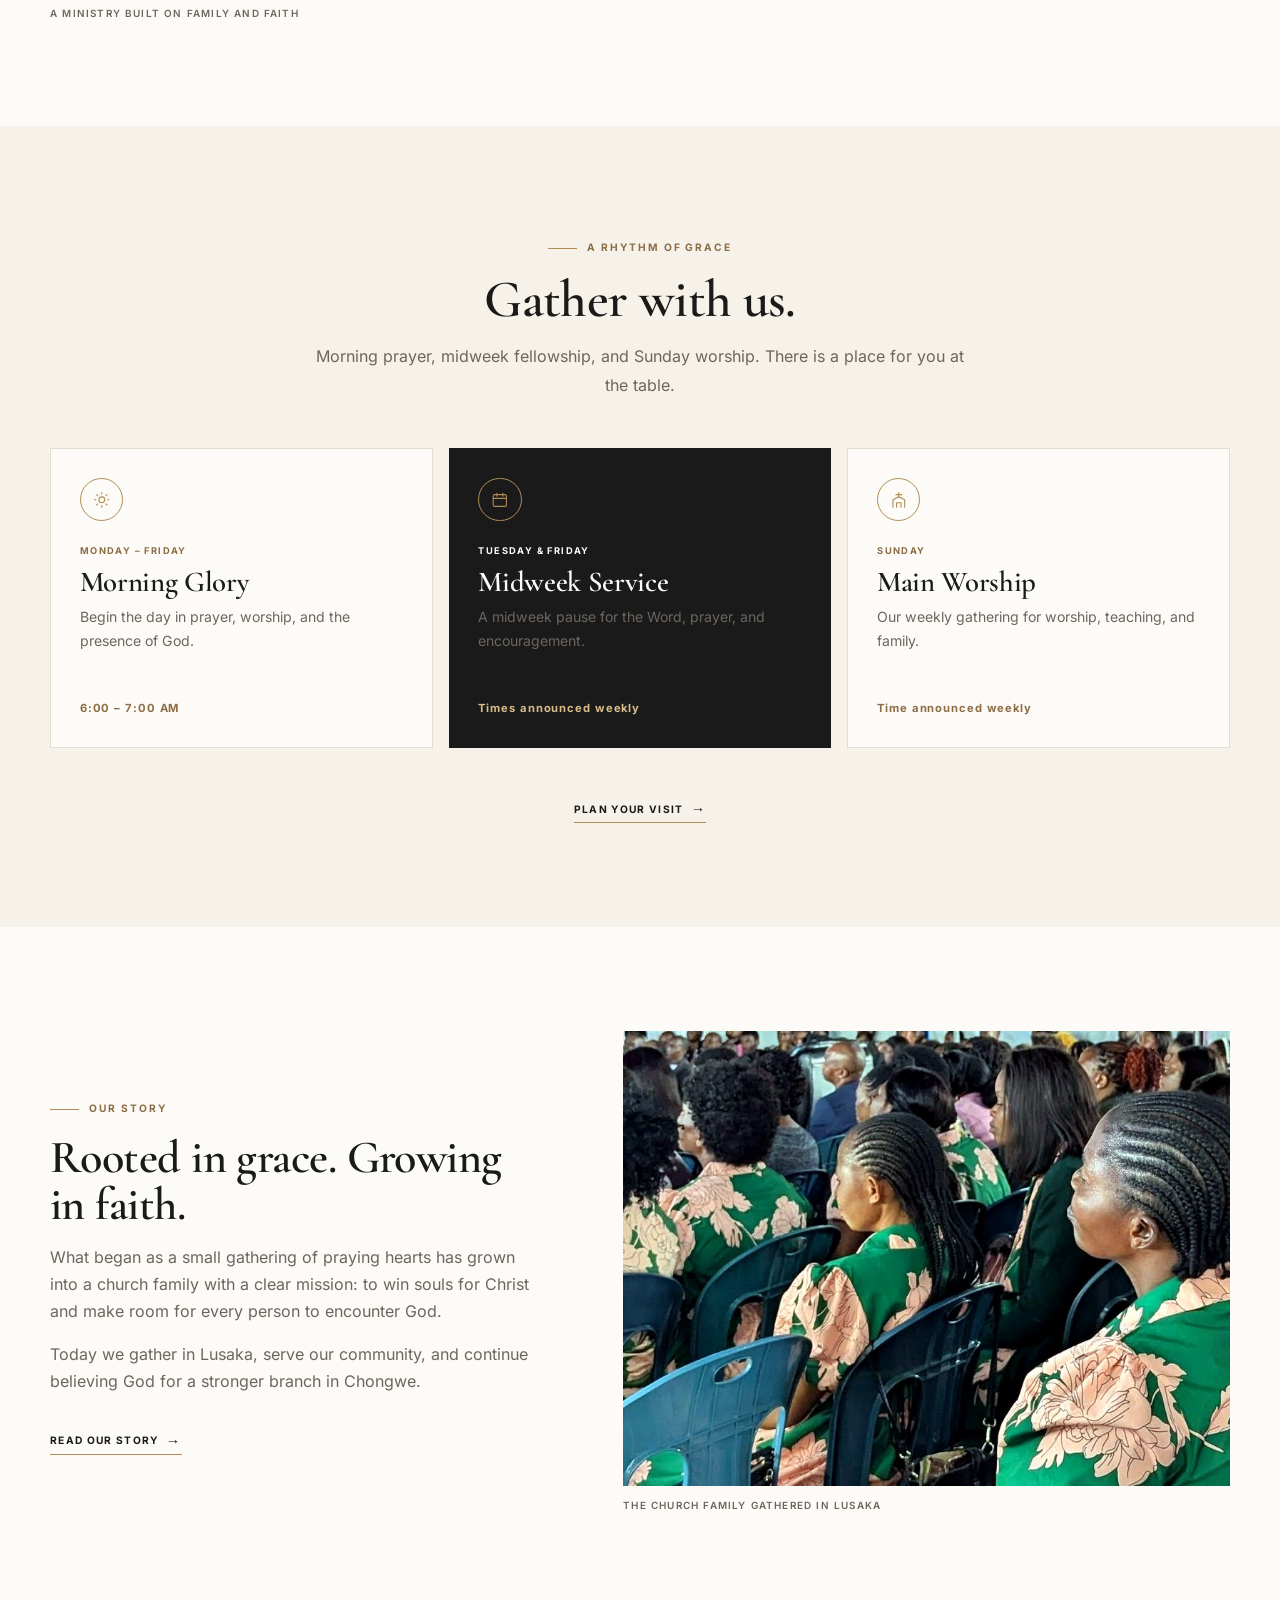
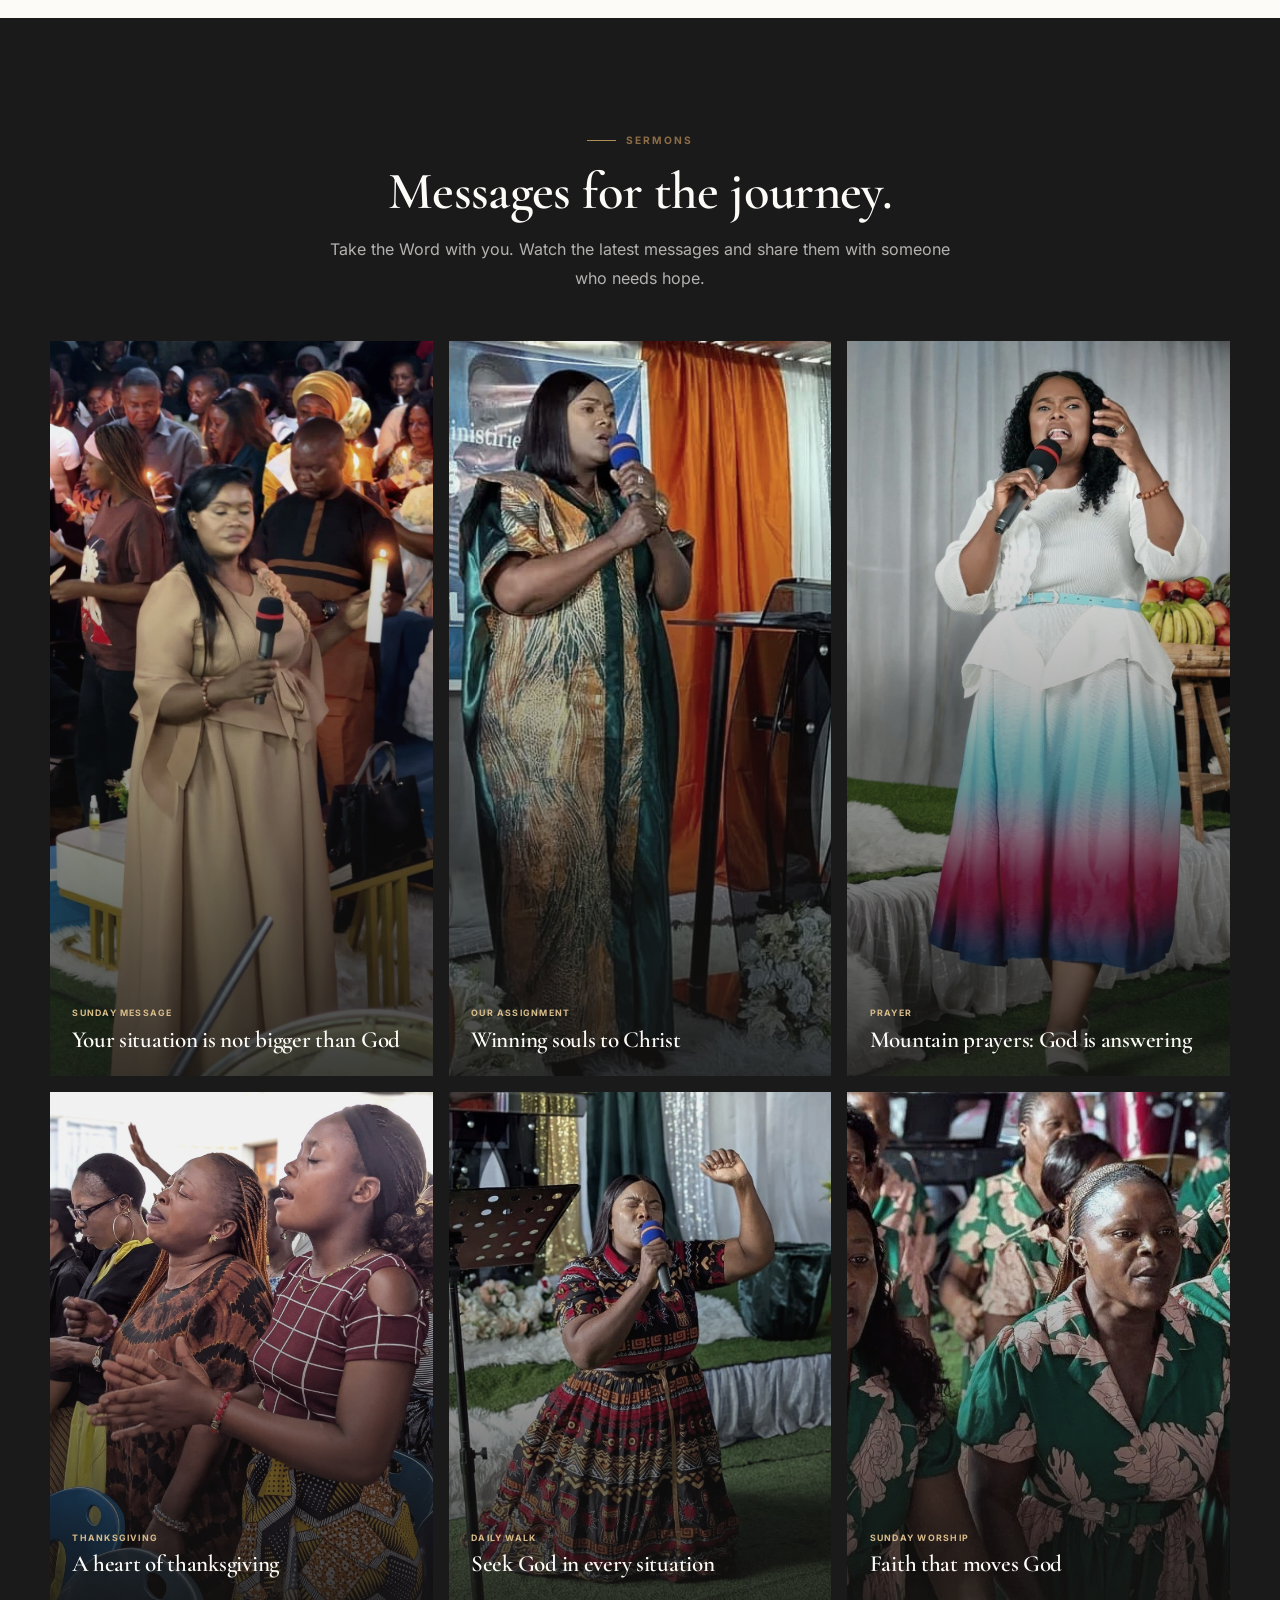
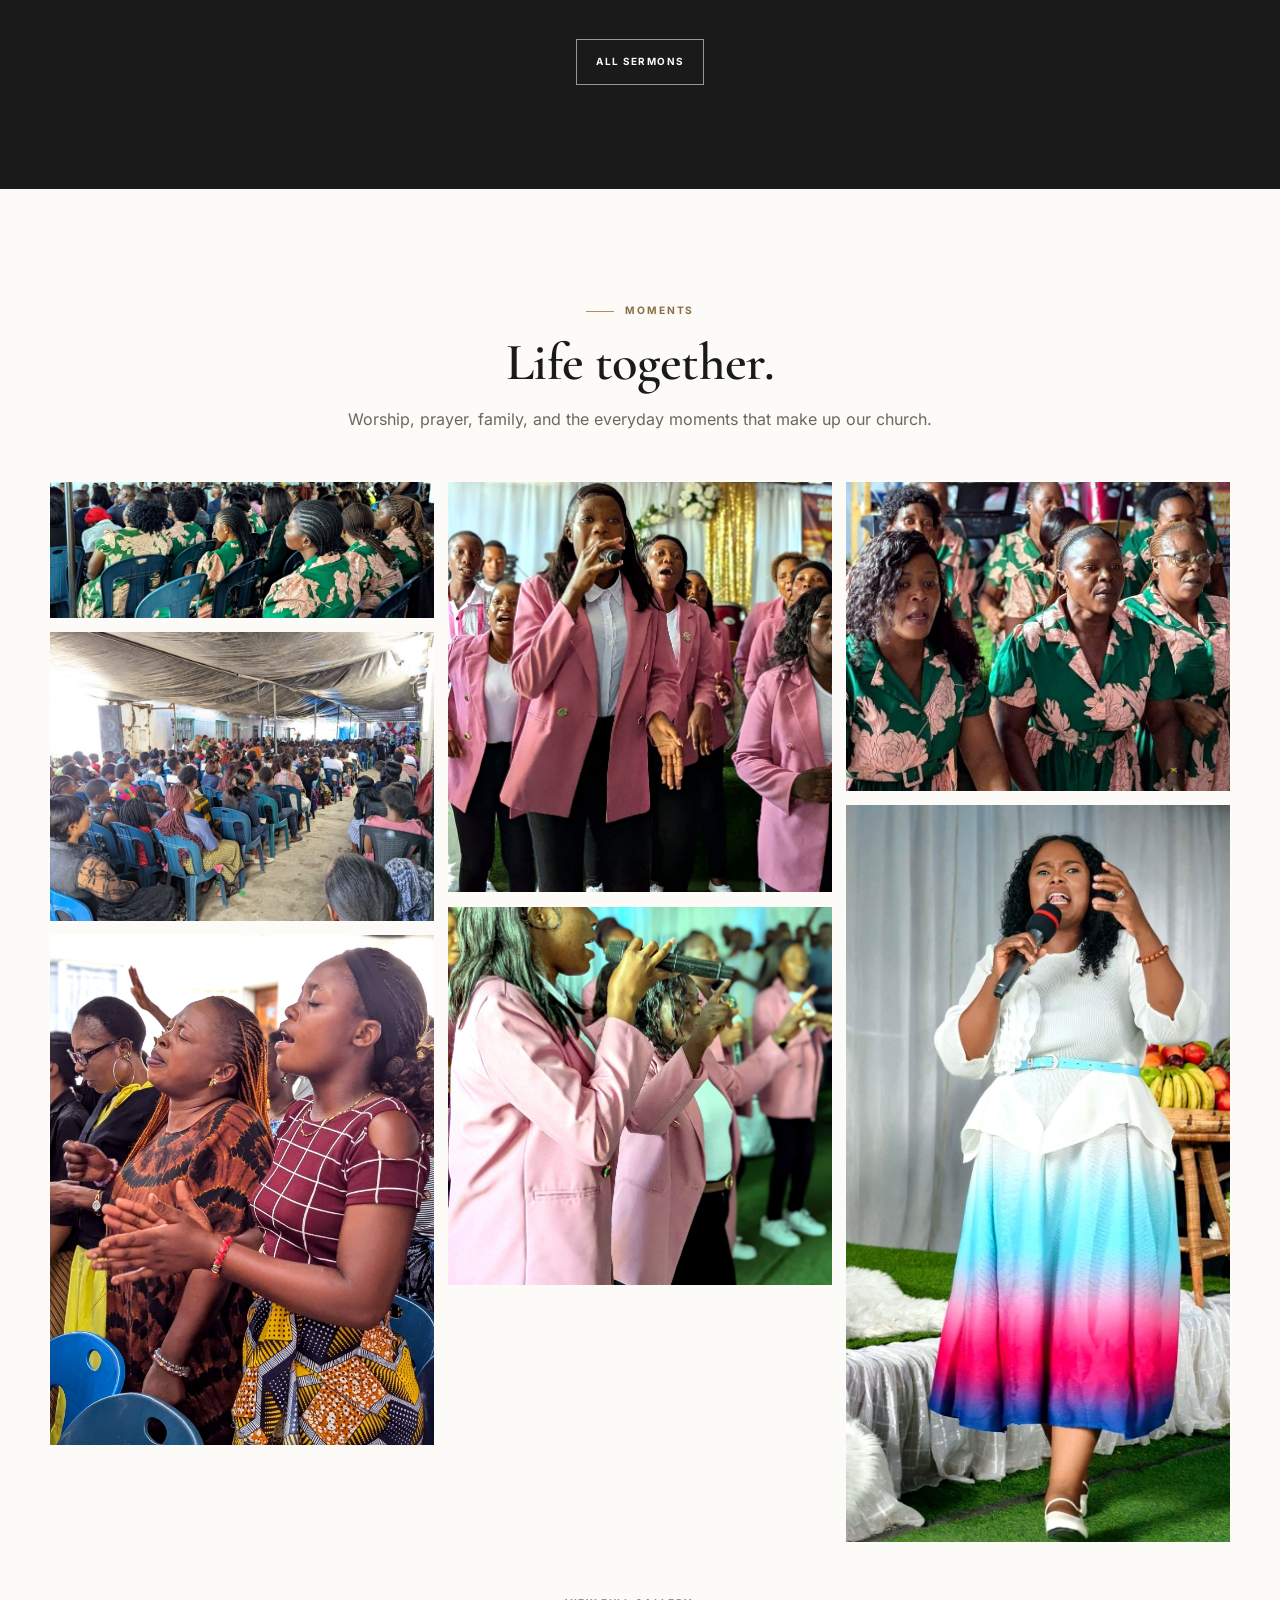
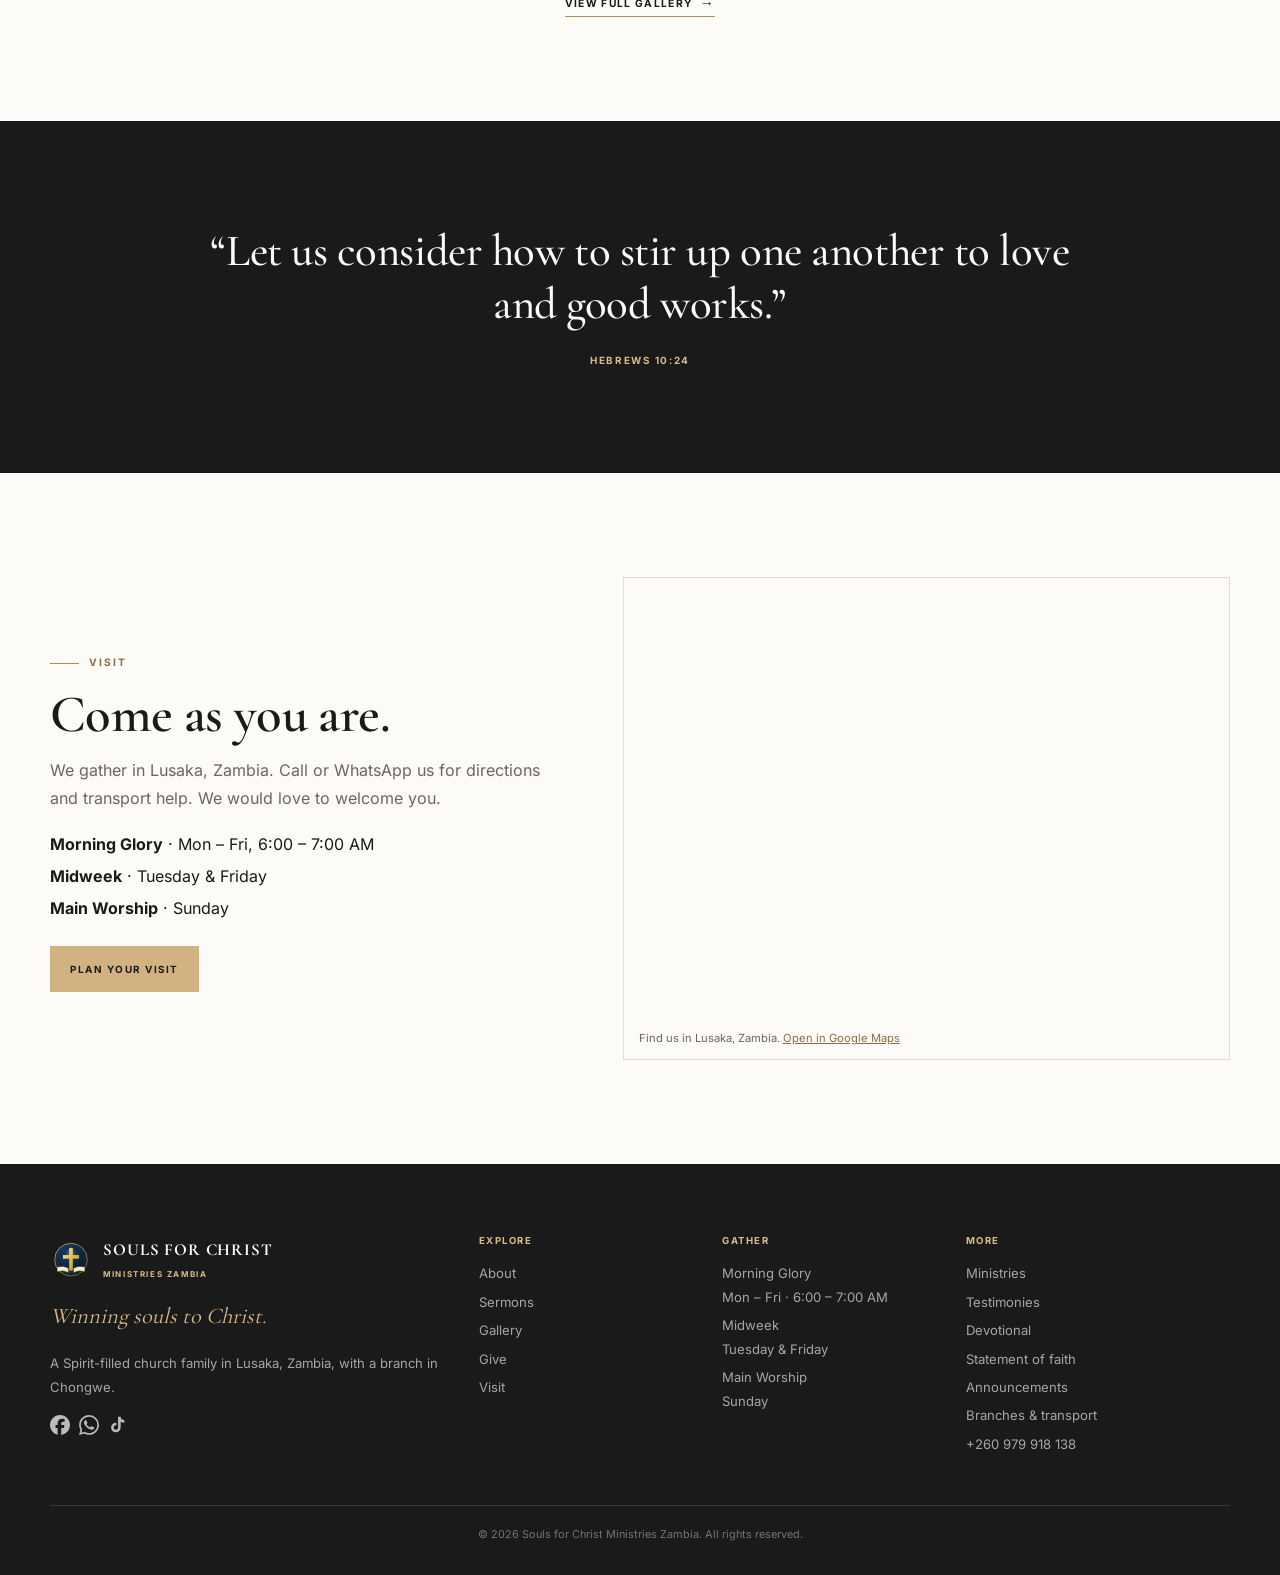
==== commit dbc5b2fe: "Add church gathering photo from Facebook page" ====
--- a/index.html
+++ b/index.html
@@ -185,6 +185,9 @@
 <a aria-label="The congregation" class="ed-gallery-item glightbox" data-gallery="souls" href="assets/images/hero-congregation.jpg">
 <img alt="The congregation" loading="lazy" src="assets/images/hero-congregation.jpg"/>
 </a>
+<a aria-label="The church gathered in Lusaka" class="ed-gallery-item glightbox" data-gallery="souls" href="assets/images/facebook-congregation.jpg">
+<img alt="The church gathered in Lusaka" loading="lazy" src="assets/images/facebook-congregation.jpg"/>
+</a>
 <a aria-label="Women of worship" class="ed-gallery-item glightbox" data-gallery="souls" href="assets/images/worship-choir.jpg">
 <img alt="Women of worship" loading="lazy" src="assets/images/worship-choir.jpg"/>
 </a>
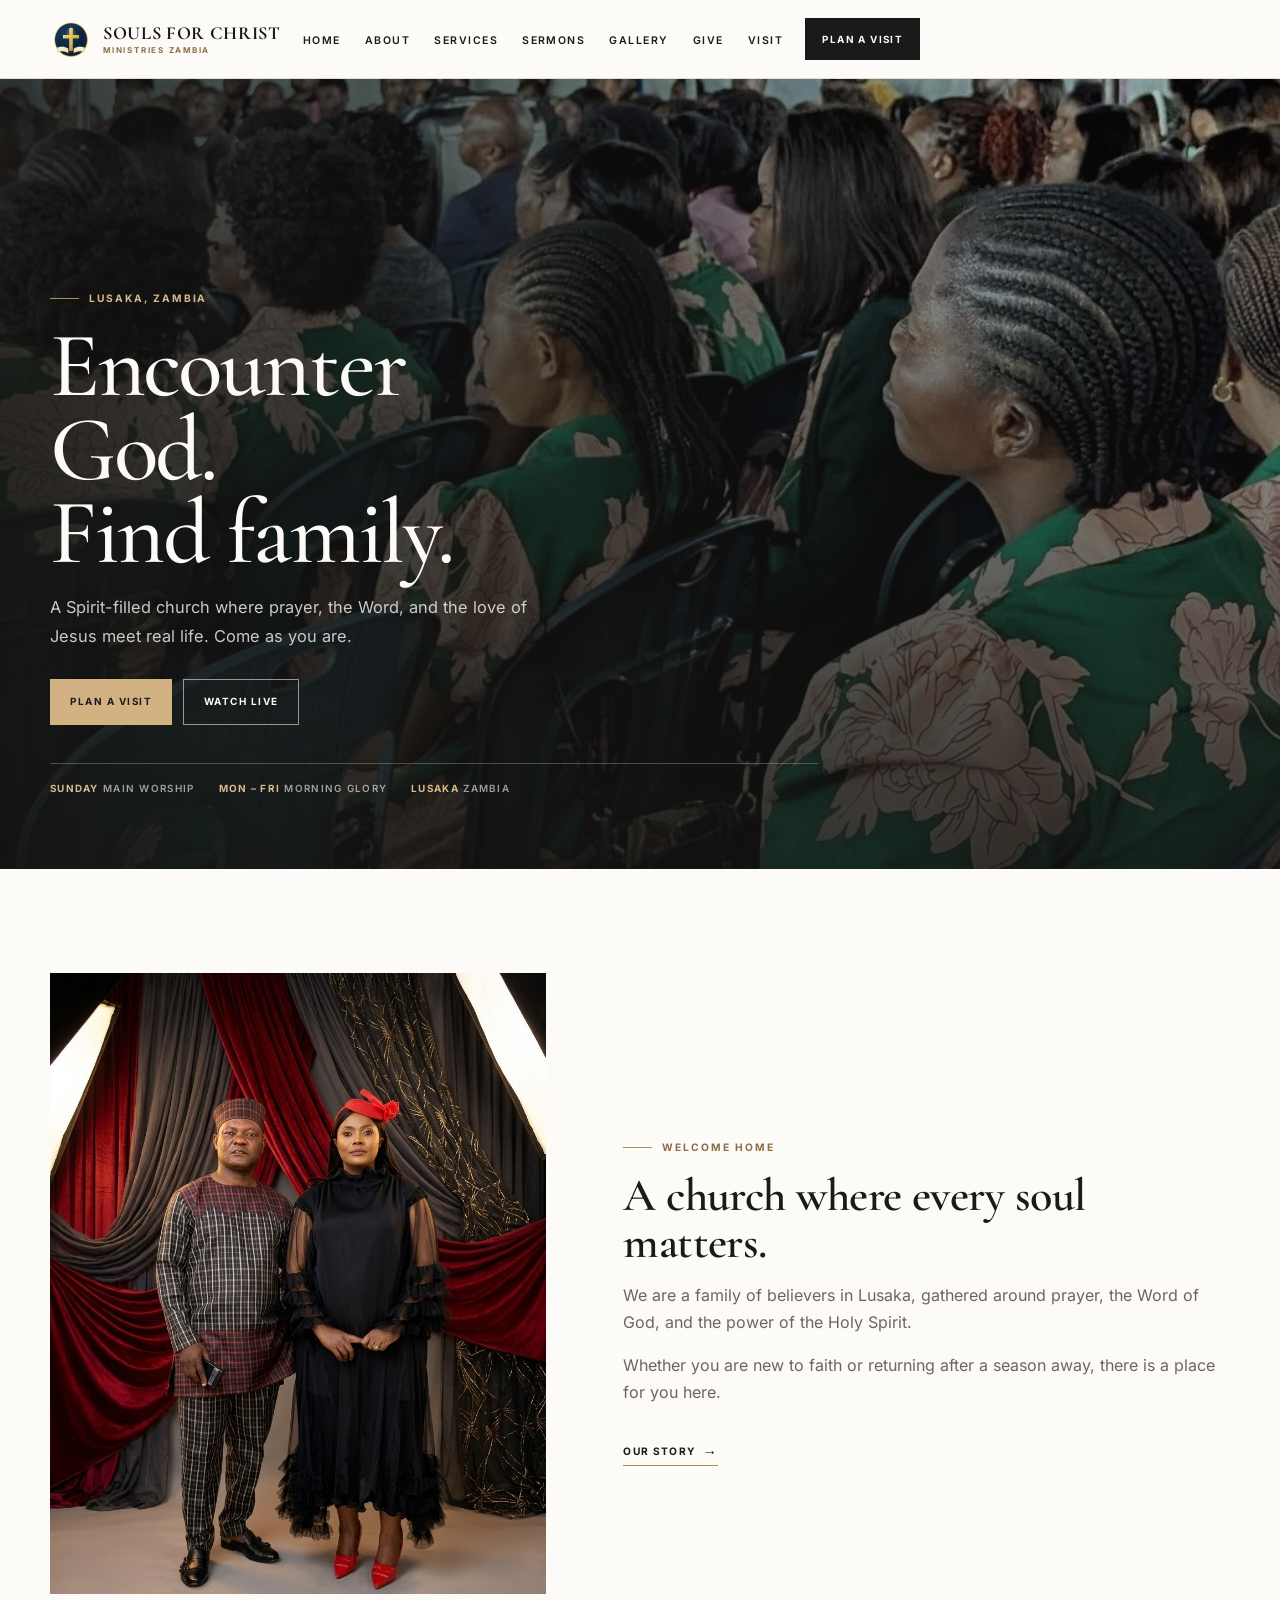
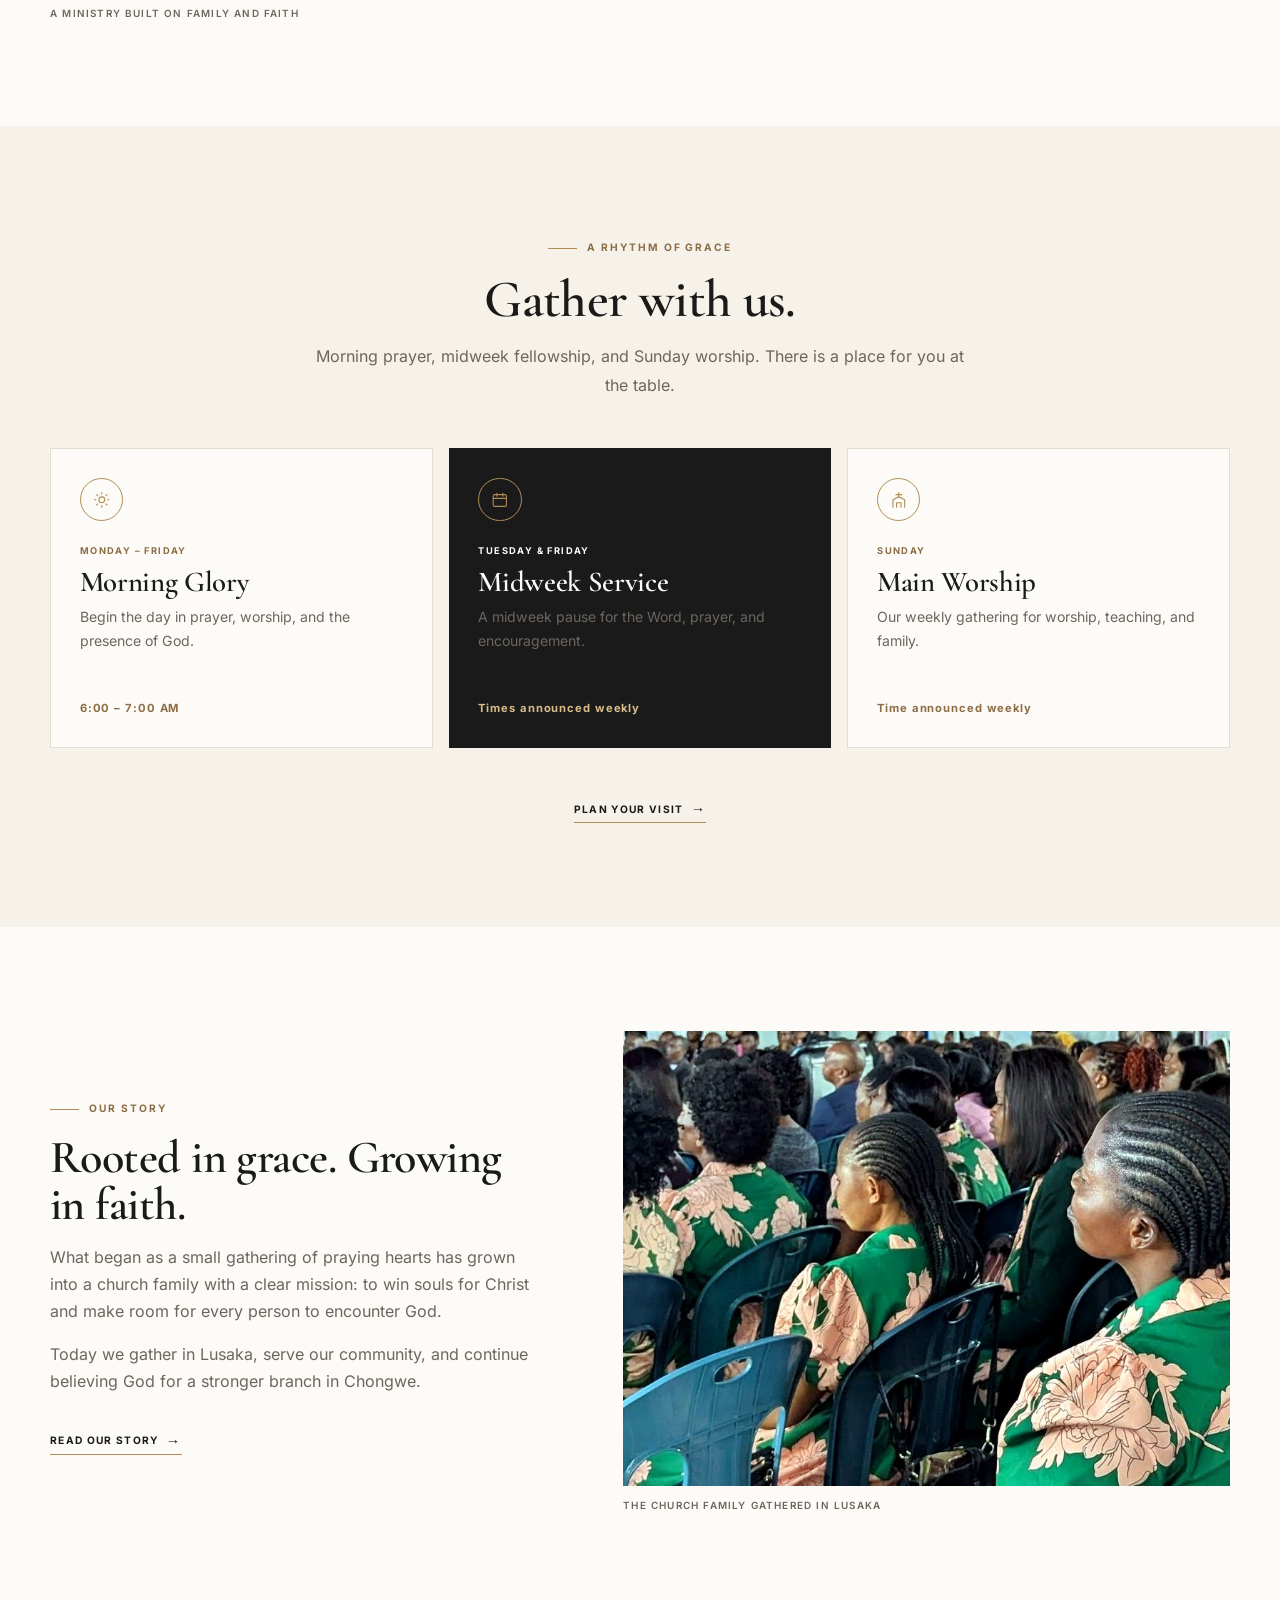
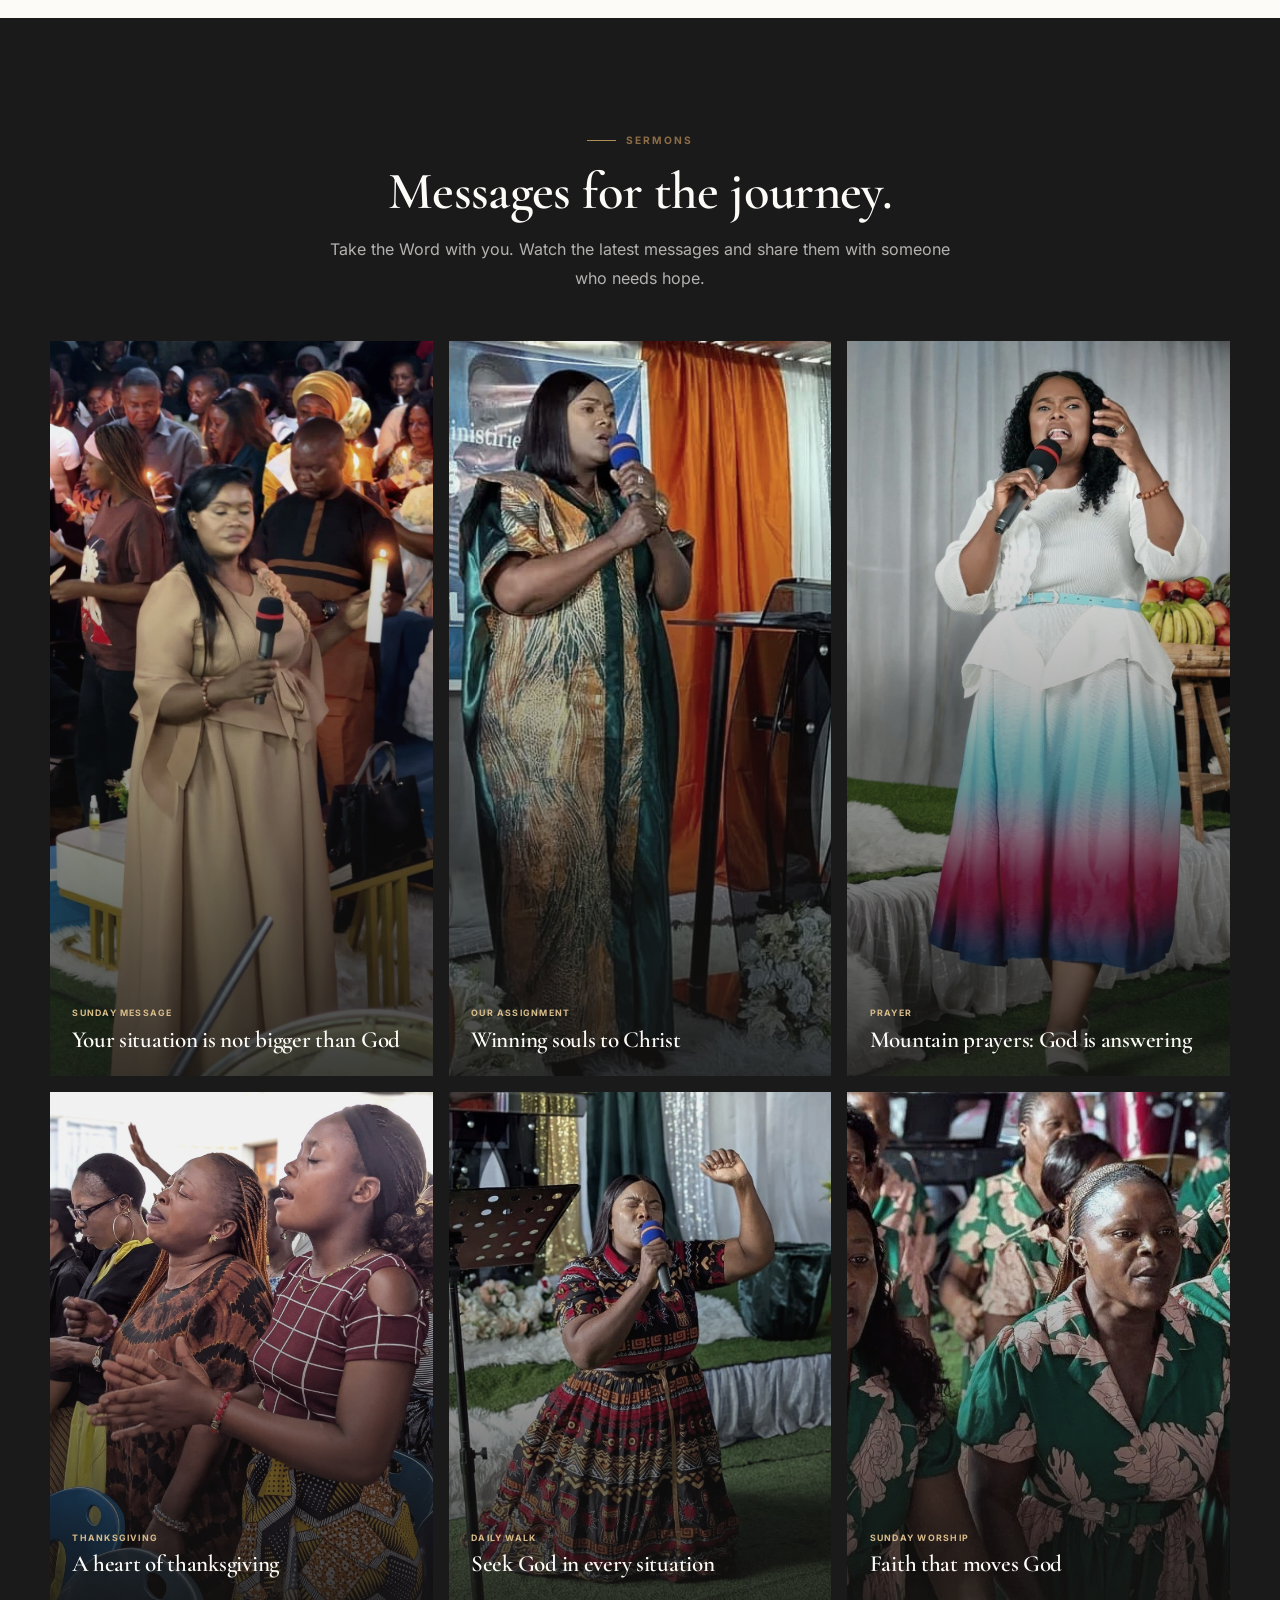
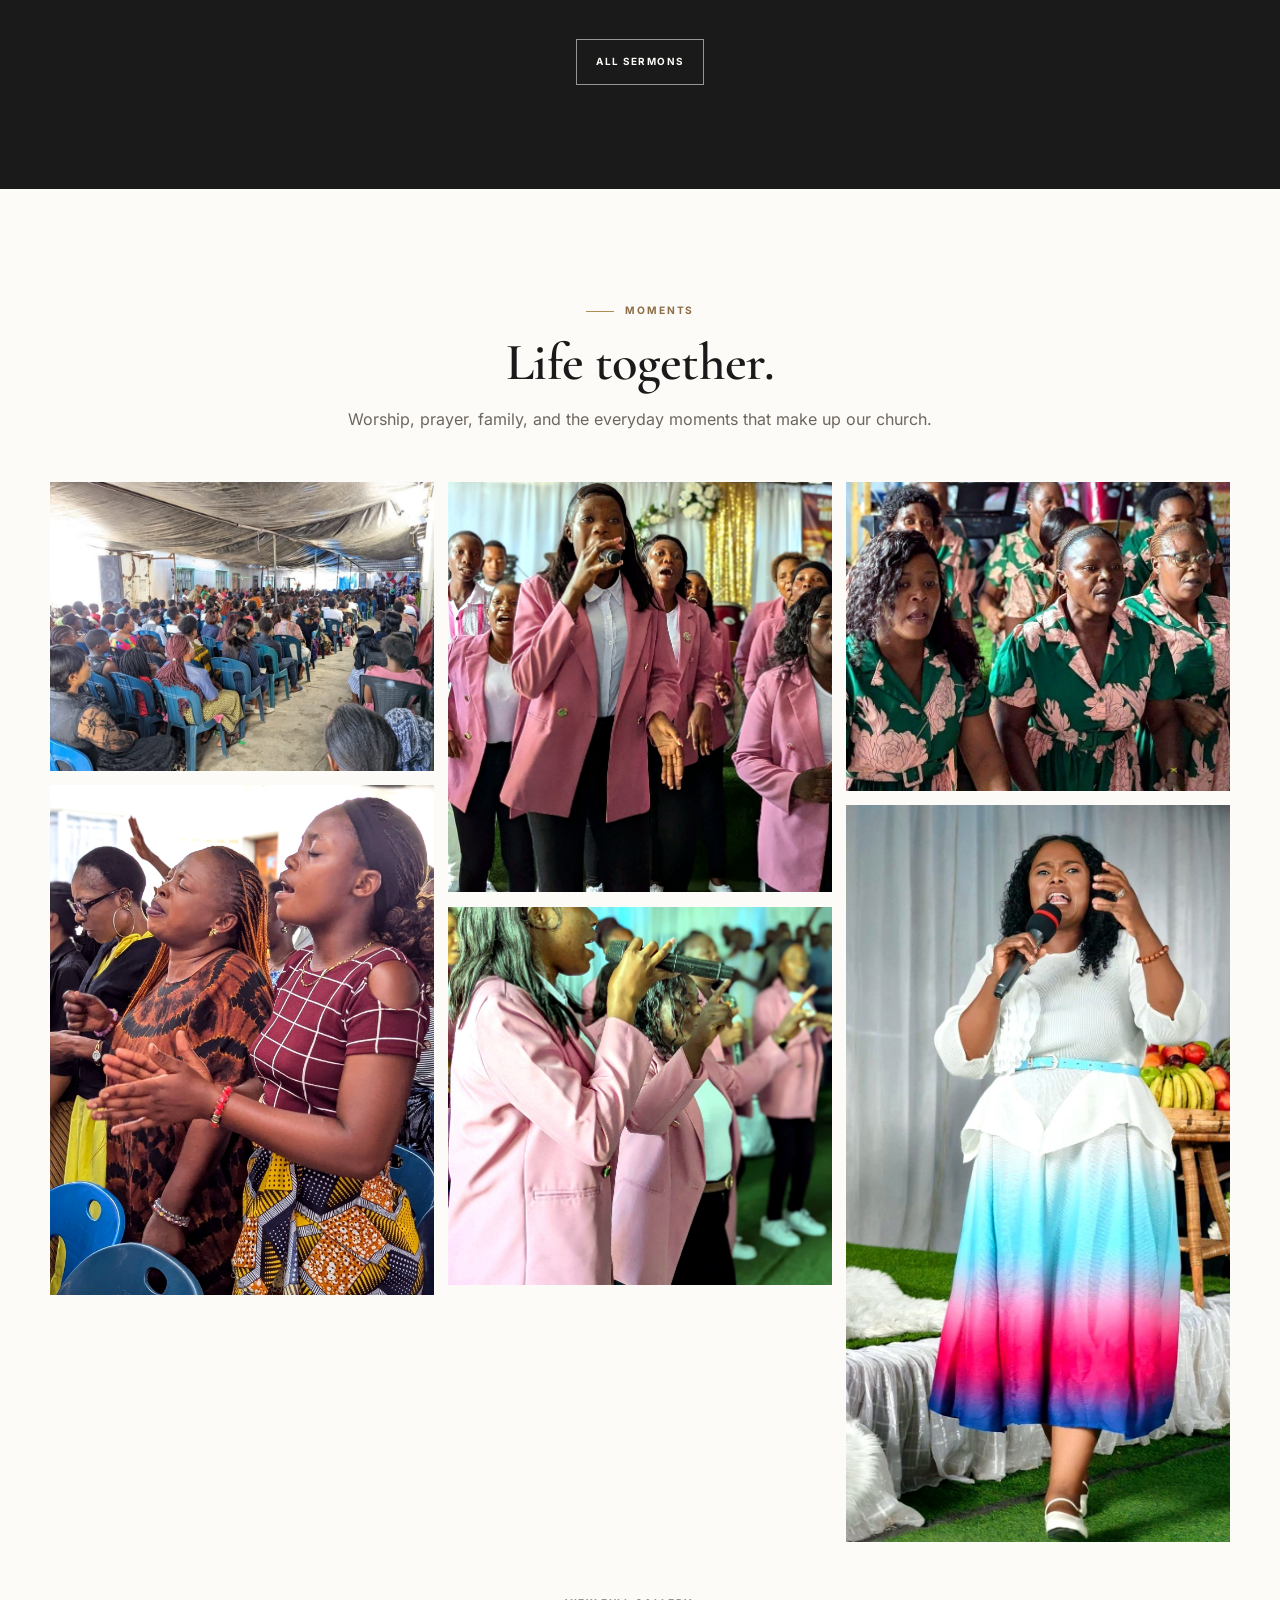
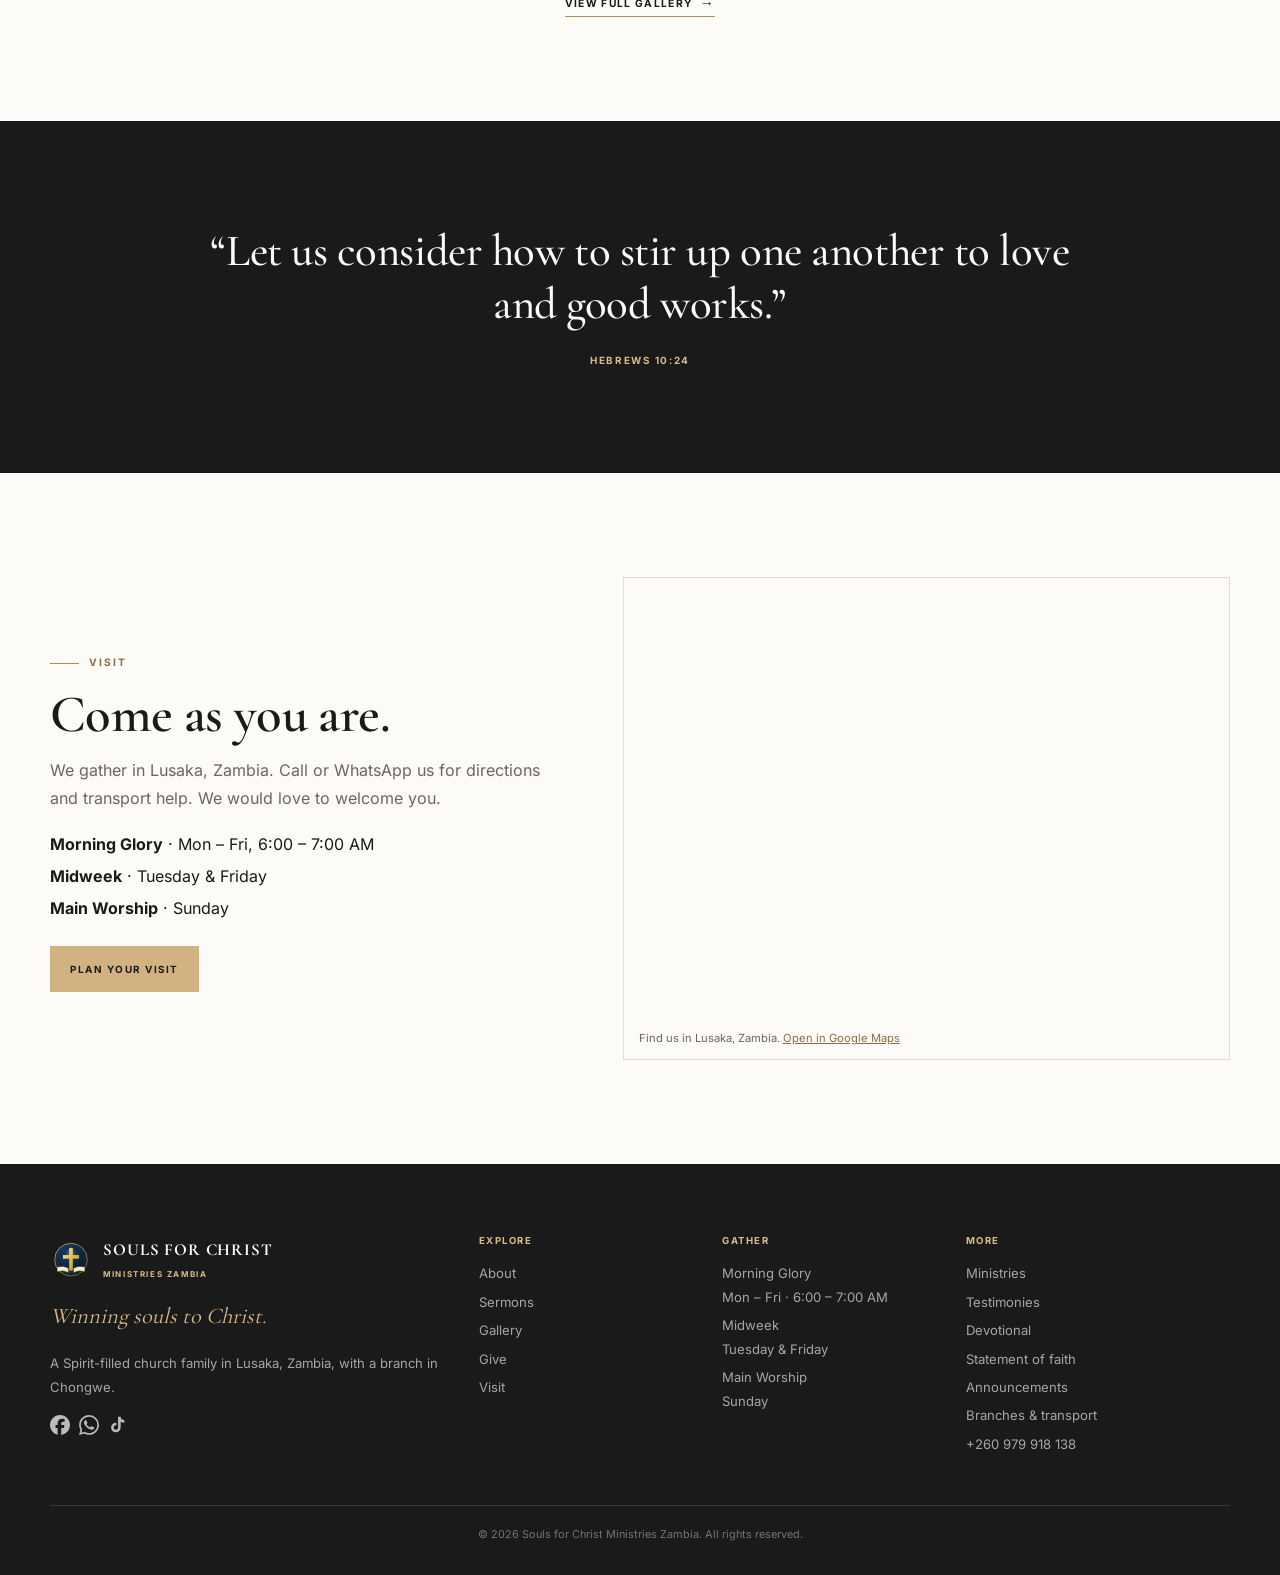
==== commit 412e63c2: "Tidy gallery layout and keep Facebook church photo" ====
--- a/index.html
+++ b/index.html
@@ -182,9 +182,6 @@
 <p class="ed-lead">Worship, prayer, family, and the everyday moments that make up our church.</p>
 </div>
 <div class="ed-gallery">
-<a aria-label="The congregation" class="ed-gallery-item glightbox" data-gallery="souls" href="assets/images/hero-congregation.jpg">
-<img alt="The congregation" loading="lazy" src="assets/images/hero-congregation.jpg"/>
-</a>
 <a aria-label="The church gathered in Lusaka" class="ed-gallery-item glightbox" data-gallery="souls" href="assets/images/facebook-congregation.jpg">
 <img alt="The church gathered in Lusaka" loading="lazy" src="assets/images/facebook-congregation.jpg"/>
 </a>
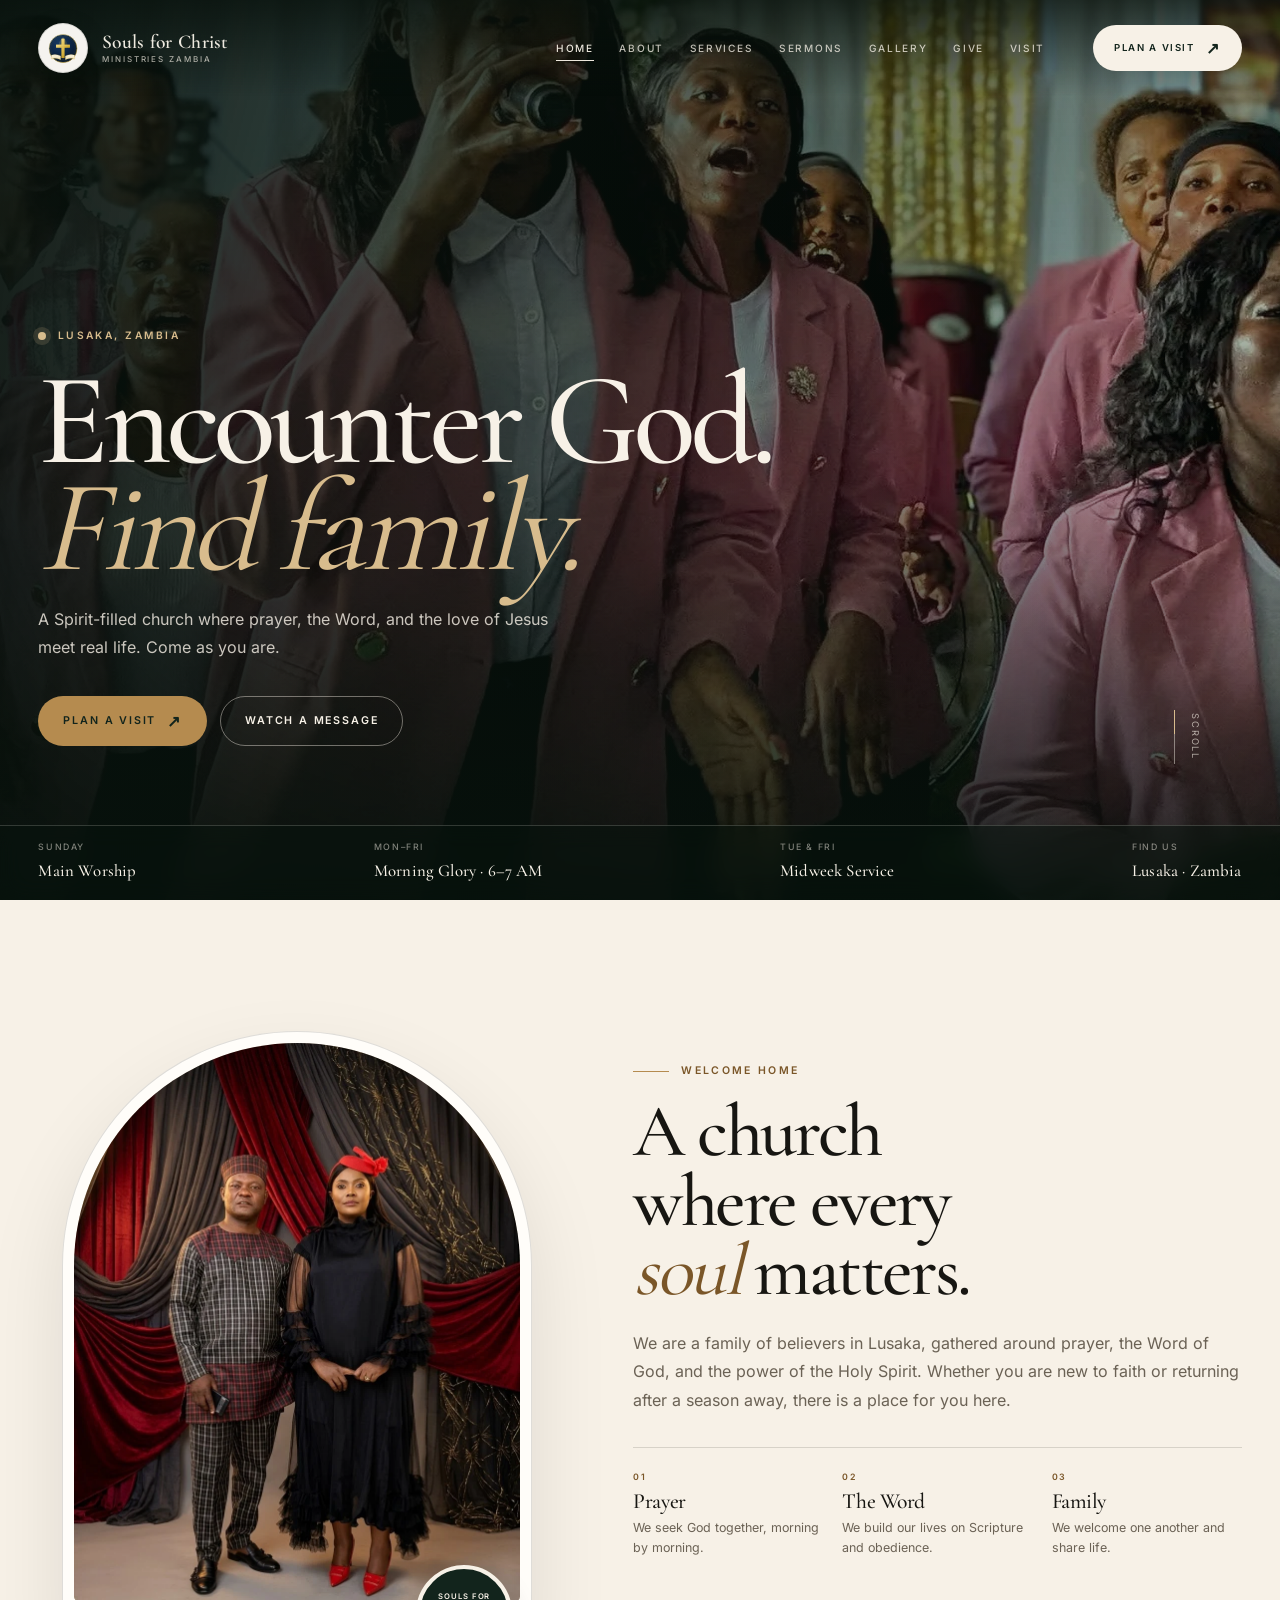
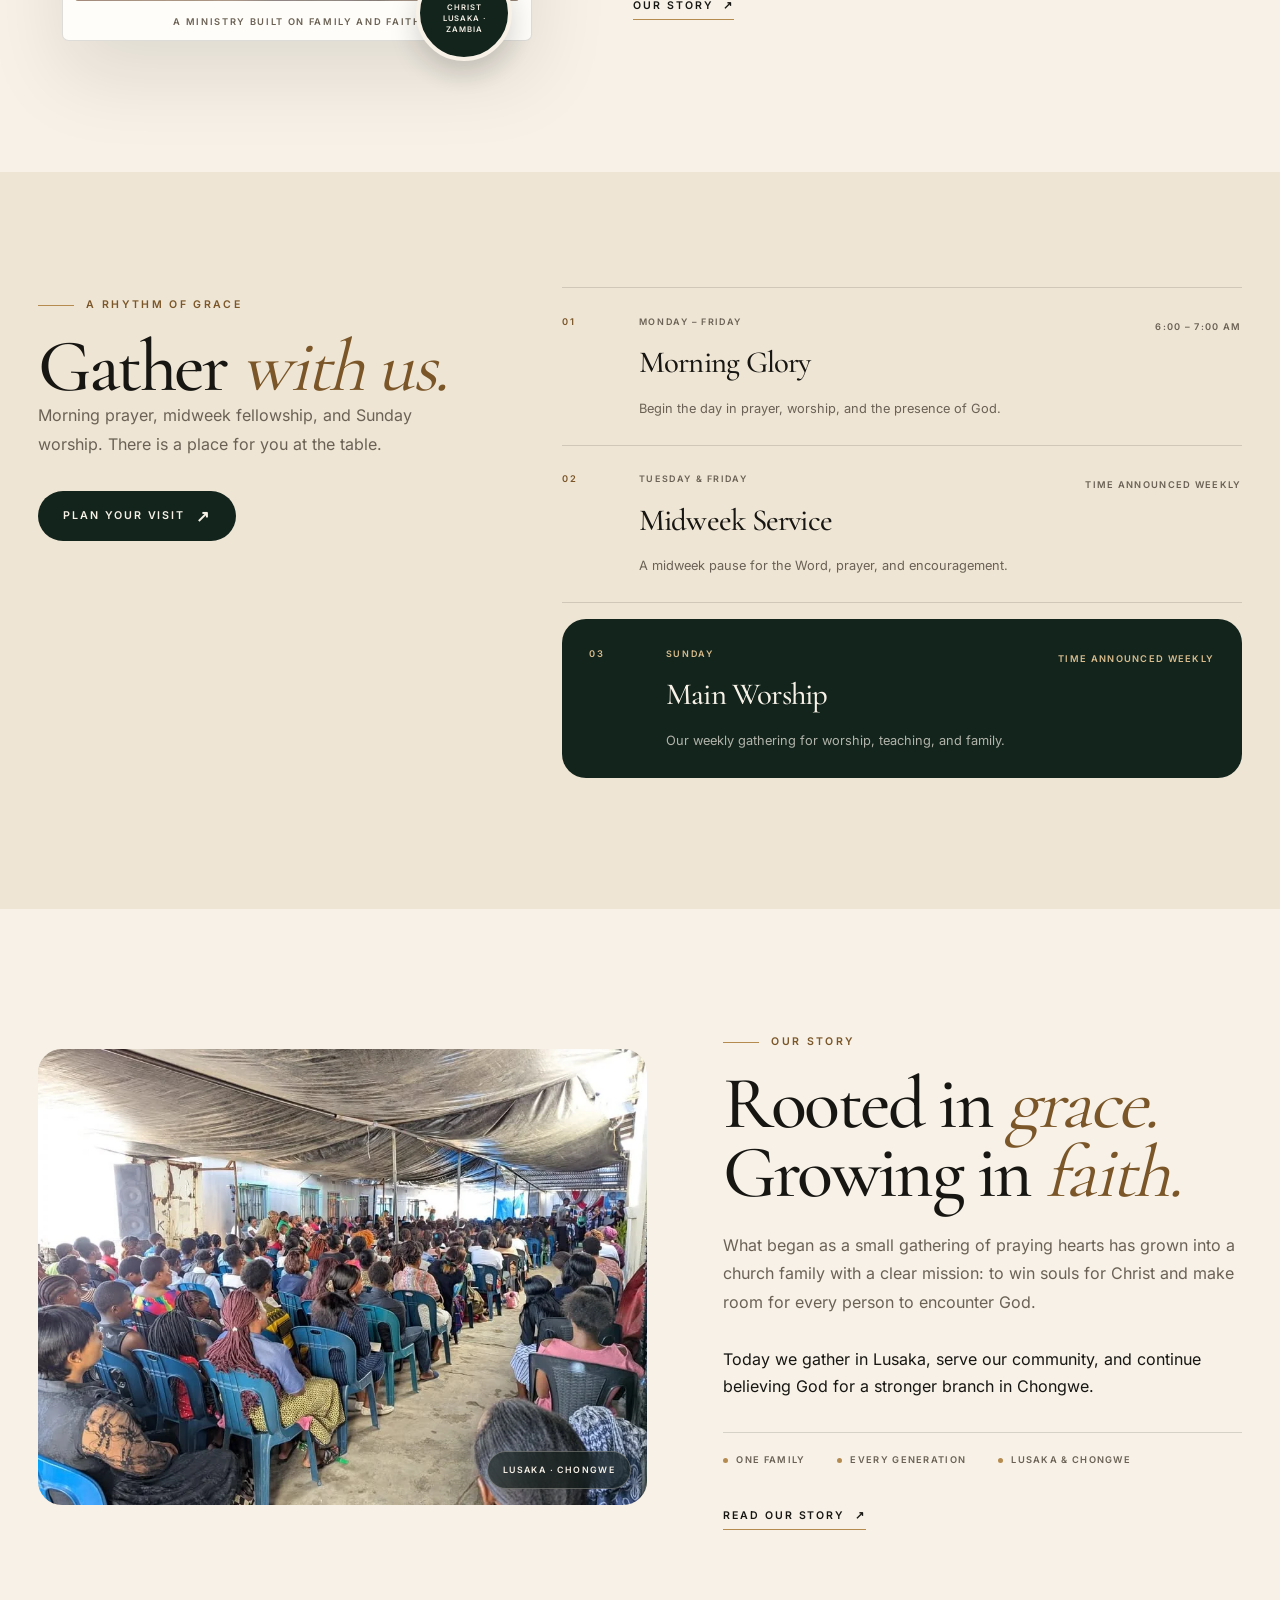
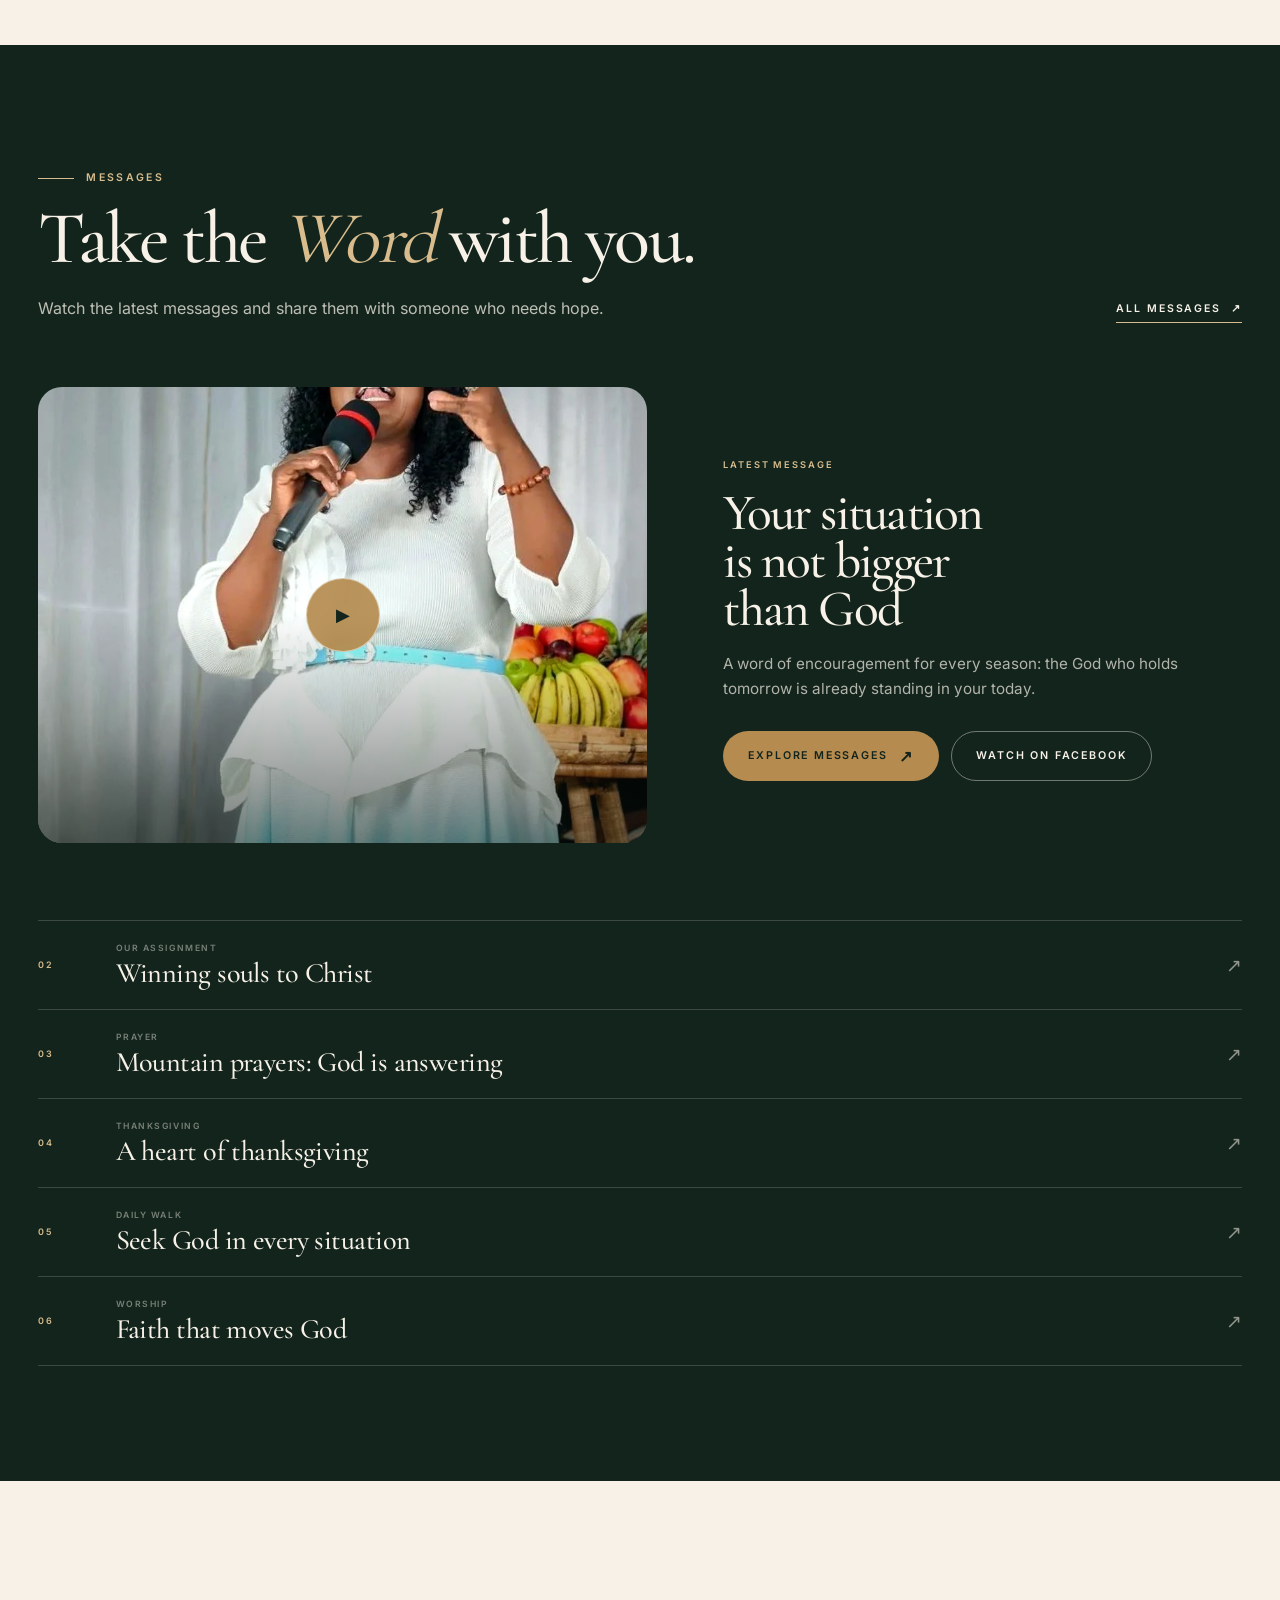
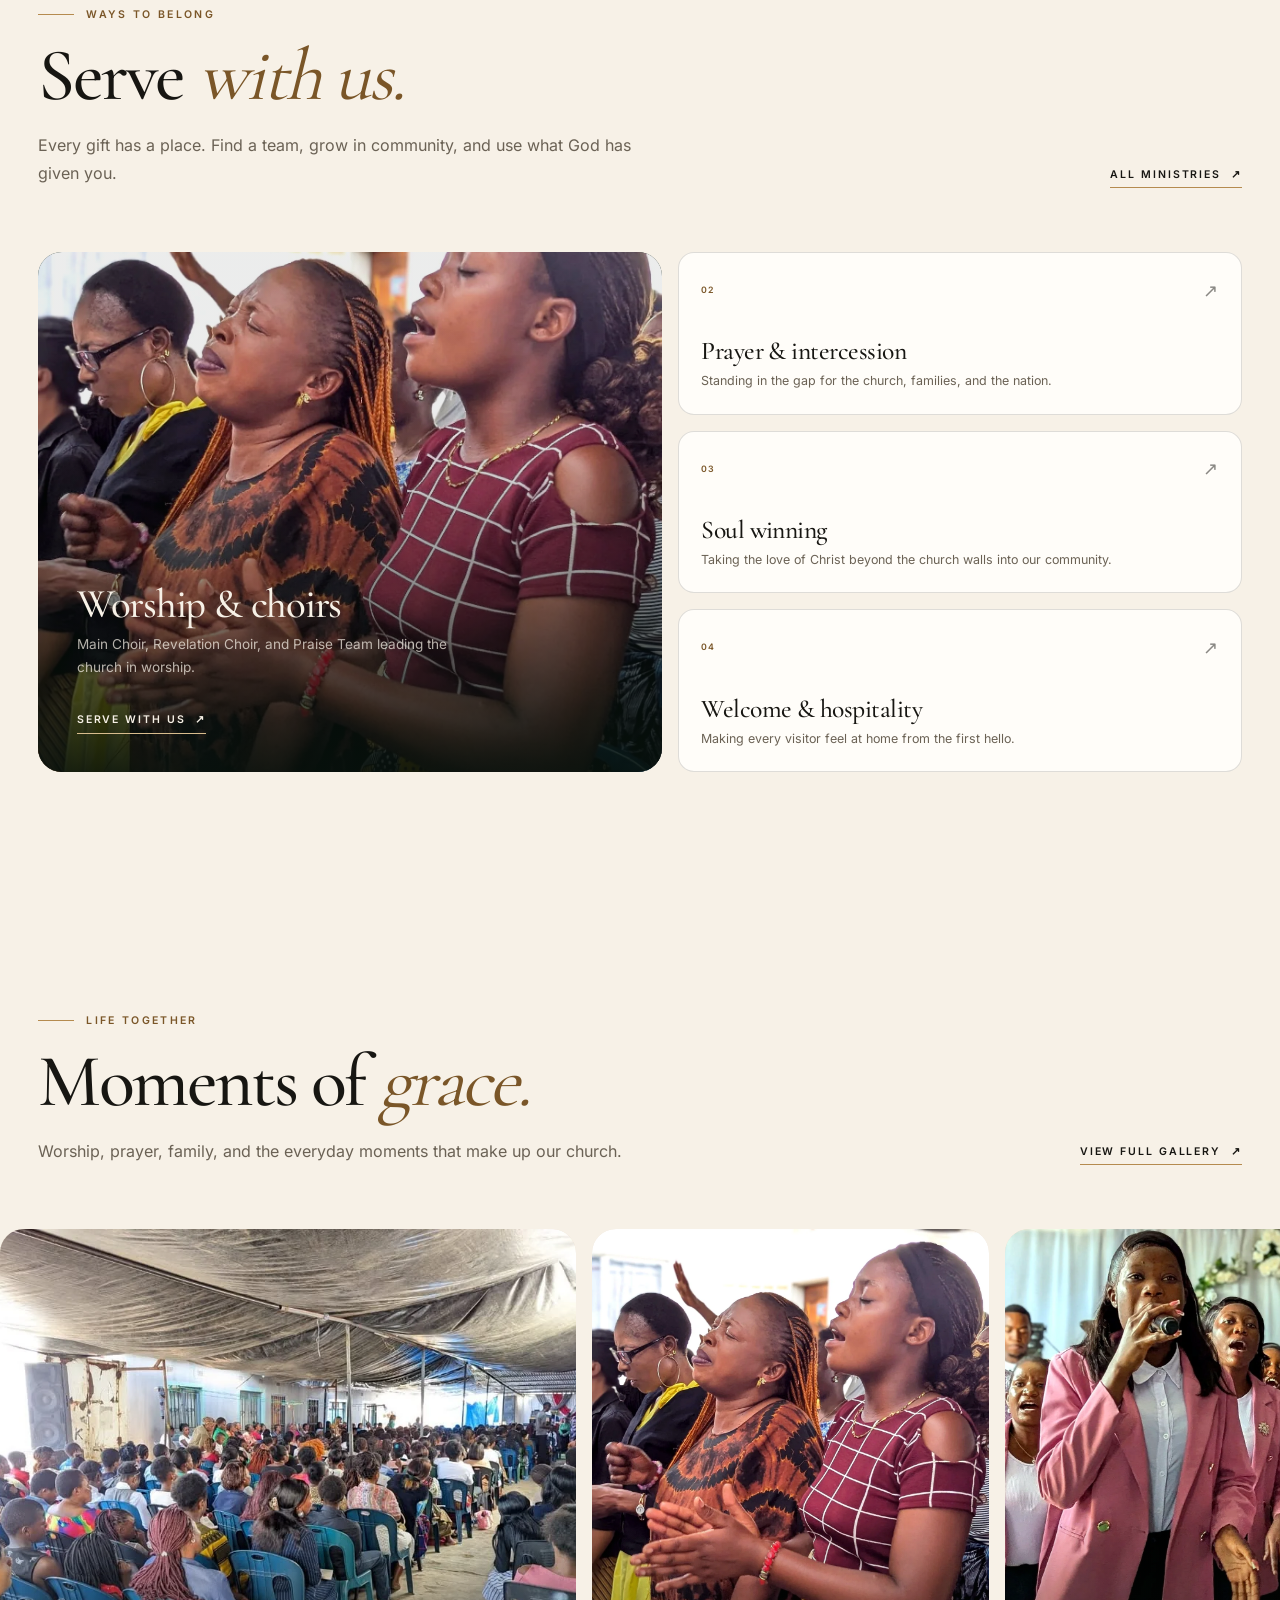
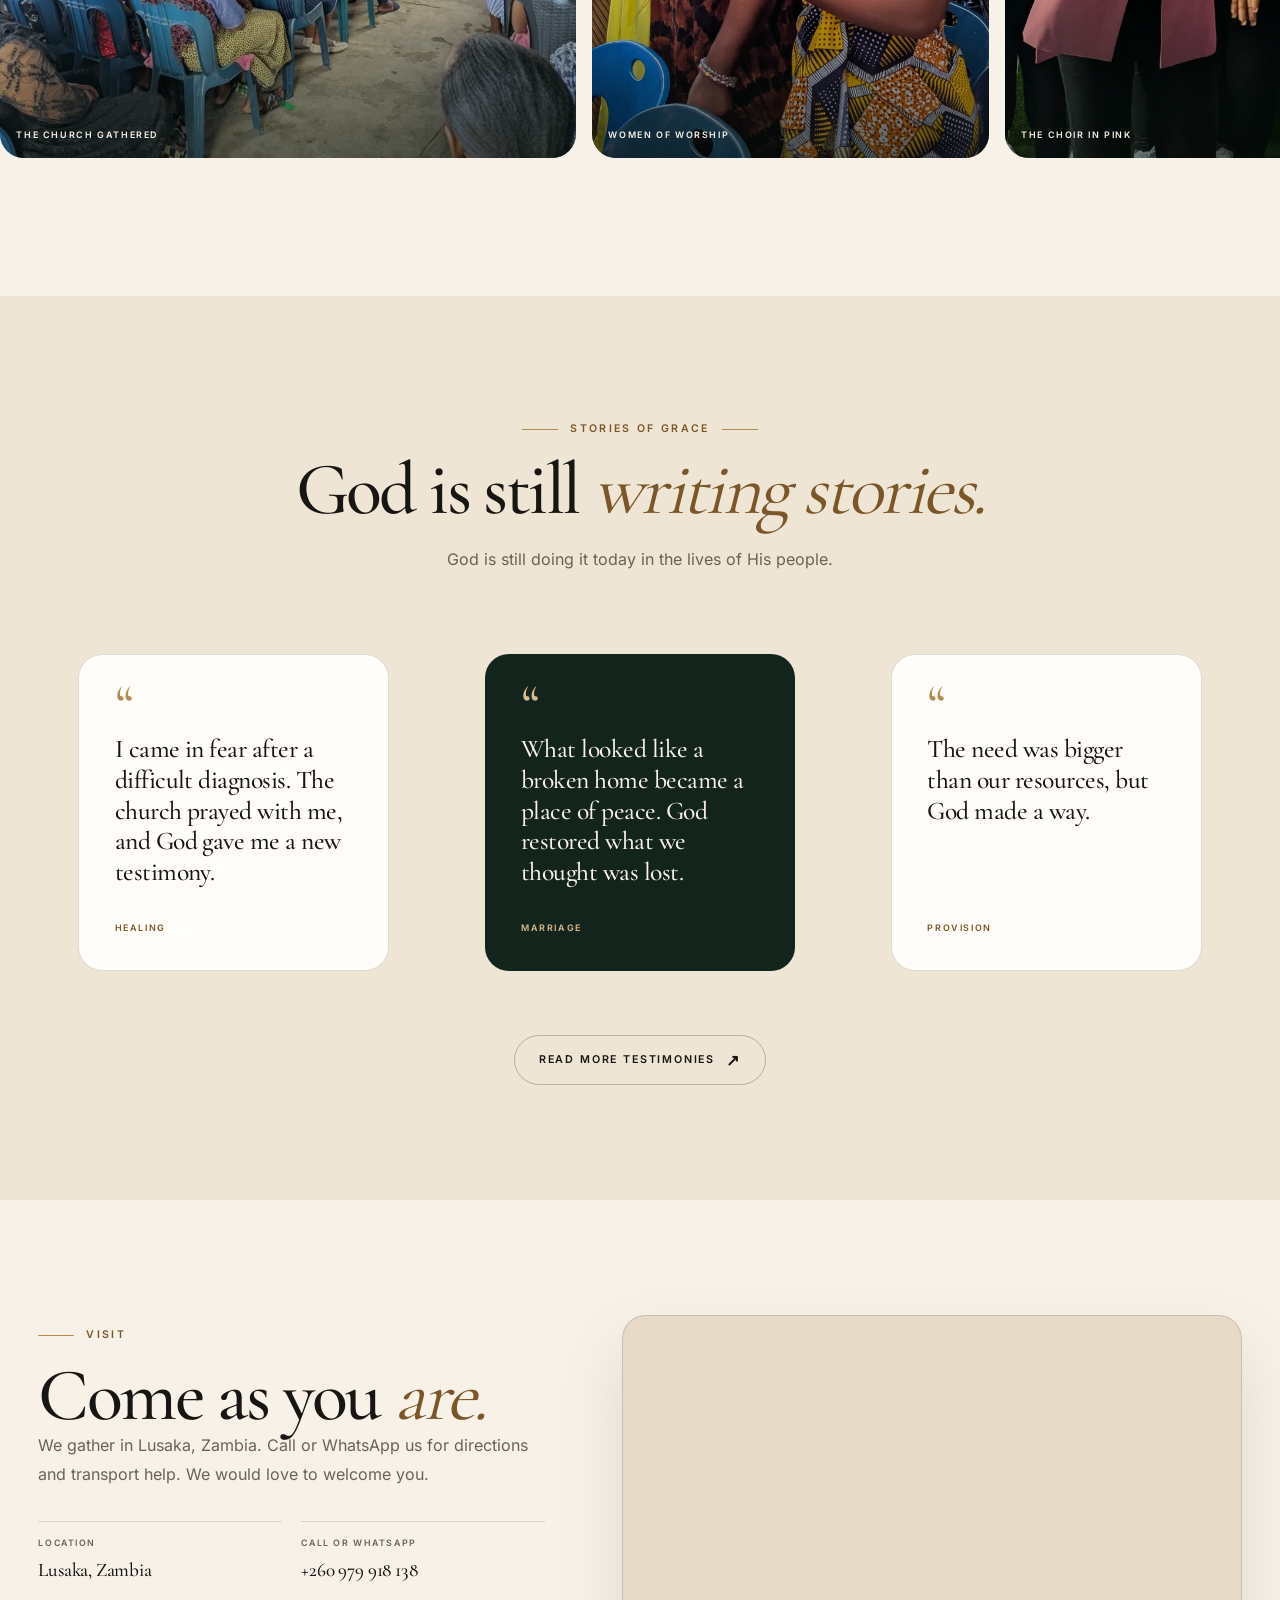
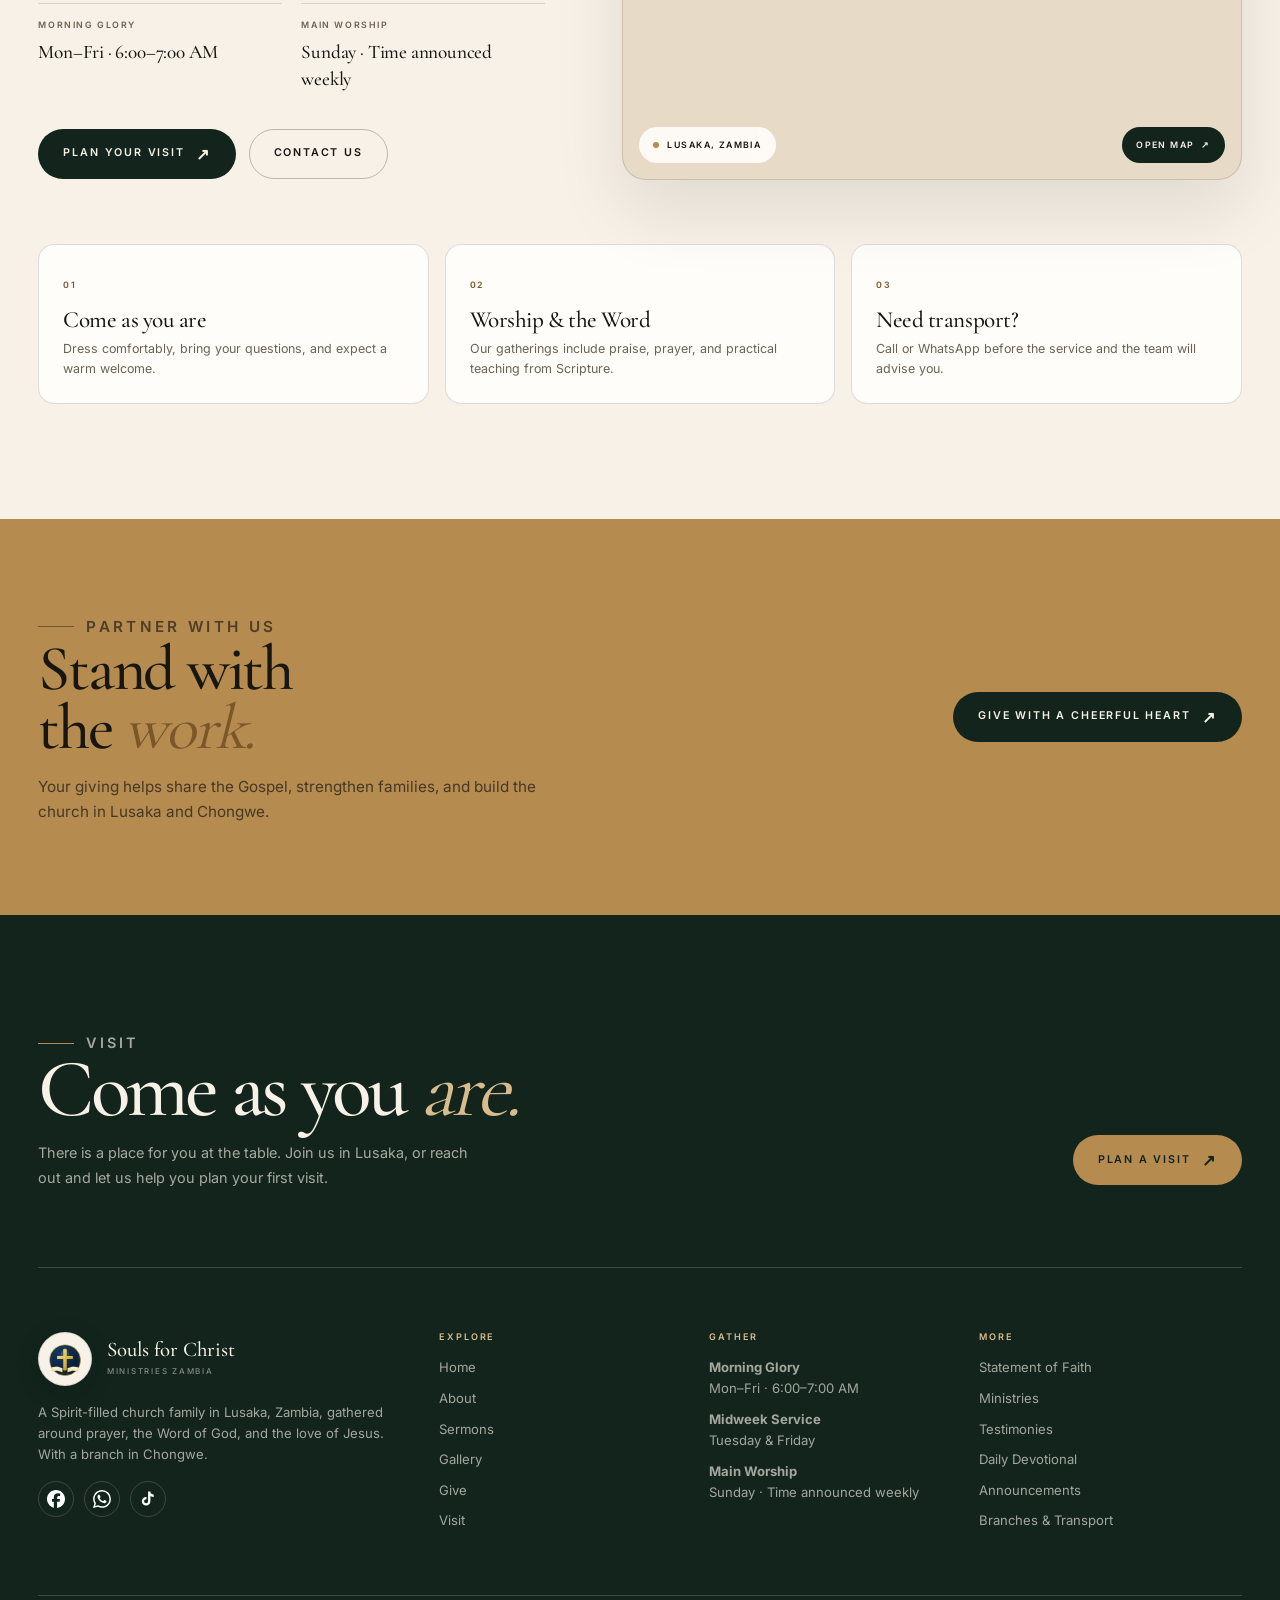
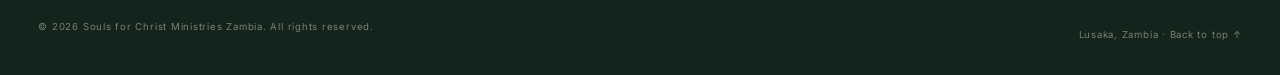
==== commit f82287c5: "Rebuild site with cinematic editorial design and richer pages" ====
--- a/index.html
+++ b/index.html
@@ -1,257 +1,355 @@
 <!DOCTYPE html>
-
 <html lang="en">
 <head>
-<meta charset="utf-8"/>
-<meta content="width=device-width, initial-scale=1" name="viewport"/>
+<meta charset="utf-8">
+<meta name="viewport" content="width=device-width, initial-scale=1">
 <title>Souls for Christ Ministries Zambia | Encounter God. Find Family.</title>
-<meta content="A Spirit-filled church in Lusaka, Zambia. Morning Glory, midweek services, Sunday worship, sermons, gallery and giving." name="description"/>
-<meta content="#fdfbf7" name="theme-color"/>
-<link href="assets/images/favicon-souls.png" rel="icon" sizes="128x128" type="image/png"/>
-<link href="assets/css/fonts.css" rel="stylesheet"/>
-<link href="assets/css/glightbox.min.css" rel="stylesheet"/>
-<link href="assets/css/aos.css" rel="stylesheet"/>
-<link href="assets/css/editorial.css" rel="stylesheet"/>
-<meta content="Souls for Christ Ministries Zambia | Encounter God. Find Family." property="og:title"/>
-<meta content="A Spirit-filled church in Lusaka, Zambia. Morning Glory, midweek services, Sunday worship, sermons, gallery and giving." property="og:description"/>
-<meta content="website" property="og:type"/>
-<meta content="assets/images/og-souls.jpg" property="og:image"/>
-<meta content="Souls for Christ Ministries Zambia" property="og:site_name"/>
-<meta content="summary_large_image" name="twitter:card"/>
-<meta content="Souls for Christ Ministries Zambia | Encounter God. Find Family." name="twitter:title"/>
-<meta content="A Spirit-filled church in Lusaka, Zambia. Morning Glory, midweek services, Sunday worship, sermons, gallery and giving." name="twitter:description"/>
-<meta content="assets/images/og-souls.jpg" name="twitter:image"/>
+<meta name="description" content="A Spirit-filled church family in Lusaka, Zambia, gathered around prayer, the Word of God, and the love of Jesus. Come as you are.">
+<meta name="robots" content="index, follow">
+<meta name="theme-color" content="#12241c">
+<link rel="icon" href="assets/images/favicon-souls.png" type="image/png" sizes="128x128">
+<link rel="canonical" href="https://nduwamakinka.github.io/souls-for-christ-ministries-zambia/">
+<link rel="preload" href="assets/fonts/CormorantGaramond-500.woff2" as="font" type="font/woff2" crossorigin>
+<link rel="preload" href="assets/fonts/Inter-Variable.woff2" as="font" type="font/woff2" crossorigin>
+<link rel="preload" as="image" href="assets/images/choir-pink.webp" type="image/webp">
+<link rel="stylesheet" href="assets/css/fonts.css">
+<link rel="stylesheet" href="assets/css/glightbox.min.css">
+<link rel="stylesheet" href="assets/css/aos.css">
+<link rel="stylesheet" href="assets/css/site.css">
+<meta property="og:type" content="website">
+<meta property="og:site_name" content="Souls for Christ Ministries Zambia">
+<meta property="og:title" content="Souls for Christ Ministries Zambia | Encounter God. Find Family.">
+<meta property="og:description" content="A Spirit-filled church family in Lusaka, Zambia, gathered around prayer, the Word of God, and the love of Jesus. Come as you are.">
+<meta property="og:url" content="https://nduwamakinka.github.io/souls-for-christ-ministries-zambia/">
+<meta property="og:image" content="https://nduwamakinka.github.io/souls-for-christ-ministries-zambia/assets/images/og-souls.jpg">
+<meta name="twitter:card" content="summary_large_image">
+<meta name="twitter:title" content="Souls for Christ Ministries Zambia | Encounter God. Find Family.">
+<meta name="twitter:description" content="A Spirit-filled church family in Lusaka, Zambia, gathered around prayer, the Word of God, and the love of Jesus. Come as you are.">
+<meta name="twitter:image" content="https://nduwamakinka.github.io/souls-for-christ-ministries-zambia/assets/images/og-souls.jpg">
+<script type="application/ld+json">{
+  "@context": "https://schema.org",
+  "@type": "Church",
+  "name": "Souls for Christ Ministries Zambia",
+  "url": "https://nduwamakinka.github.io/souls-for-christ-ministries-zambia/",
+  "logo": "https://nduwamakinka.github.io/souls-for-christ-ministries-zambia/assets/images/logo-emblem.svg",
+  "image": "https://nduwamakinka.github.io/souls-for-christ-ministries-zambia/assets/images/og-souls.jpg",
+  "description": "A Spirit-filled church family in Lusaka, Zambia, gathered around prayer, the Word of God, and the love of Jesus.",
+  "address": {
+    "@type": "PostalAddress",
+    "addressLocality": "Lusaka",
+    "addressCountry": "ZM"
+  },
+  "sameAs": [
+    "https://www.facebook.com/p/Souls-for-Christ-Ministries-Zambia-100068789642989/",
+    "https://www.tiktok.com/@mulengachilufyamu"
+  ],
+  "founder": {
+    "@type": "Person",
+    "name": "Prophetess Mulenga Chilufya Mutampuka"
+  }
+}</script>
 </head>
-<body class="ed-site">
-<div class="site-mobile-menu" id="site-mobile-menu">
-<div class="site-mobile-menu-header">
-<div class="site-mobile-menu-close"><span aria-label="Close menu" class="js-menu-toggle" role="button" tabindex="0"></span></div>
-</div>
-<div class="site-mobile-menu-body"></div>
-</div>
-<header class="ed-header">
-<div class="ed-wrap">
-<a aria-label="Souls for Christ Ministries Zambia home" class="ed-brand" href="index.html">
-<img alt="Souls for Christ Ministries Zambia emblem" src="assets/images/logo-emblem.svg"/>
-<span class="ed-brand-text"><strong>Souls for Christ</strong><small>Ministries Zambia</small></span>
-</a>
-<nav aria-label="Main navigation">
-<ul class="ed-nav js-clone-nav">
-<li class="active"><a href="index.html">Home</a></li>
-<li><a href="about.html">About</a></li>
-<li><a href="index.html#services">Services</a></li>
-<li><a href="sermons.html">Sermons</a></li>
-<li><a href="gallery.html">Gallery</a></li>
-<li><a href="give.html">Give</a></li>
-<li><a href="contact.html">Visit</a></li>
-</ul>
+<body id="top">
+<a class="skip-link" href="#main">Skip to content</a>
+<header class="site-header" id="site-header">
+<div class="shell header-inner">
+<a class="brand" href="index.html" aria-label="Souls for Christ Ministries Zambia home">
+<span class="brand-mark"><img src="assets/images/logo-emblem.svg" alt="" width="44" height="44"></span>
+<span class="brand-copy"><strong>Souls for Christ</strong><small>Ministries Zambia</small></span>
+</a>
+<nav class="main-nav" aria-label="Main navigation">
+<a href="index.html" class="is-active" aria-current="page">Home</a>
+<a href="about.html">About</a>
+<a href="index.html#gather">Services</a>
+<a href="sermons.html">Sermons</a>
+<a href="gallery.html">Gallery</a>
+<a href="give.html">Give</a>
+<a href="contact.html">Visit</a>
 </nav>
-<a class="ed-cta" href="contact.html#visit">Plan a visit</a>
-<button aria-controls="site-mobile-menu" aria-expanded="false" aria-label="Open menu" class="ed-burger souls-burger js-menu-toggle" type="button">
-<span></span><span></span><span></span>
-</button>
+<a class="btn btn--sm header-cta" href="contact.html#visit">Plan a visit <span>↗</span></a>
+<button class="menu-toggle" type="button" data-menu-toggle aria-expanded="false" aria-controls="mobile-menu" aria-label="Open menu"><span></span><span></span></button>
 </div>
 </header>
-<section class="ed-hero">
-<img alt="Congregation gathered for worship at Souls for Christ Ministries Zambia" class="ed-hero-bg" src="assets/images/hero-congregation.jpg"/>
-<div class="ed-wrap">
-<div class="ed-hero-content">
-<span class="ed-eyebrow">Lusaka, Zambia</span>
-<h1>Encounter God.<br/>Find family.</h1>
-<p>A Spirit-filled church where prayer, the Word, and the love of Jesus meet real life. Come as you are.</p>
-<div class="ed-actions">
-<a class="ed-btn" href="contact.html#visit">Plan a visit</a>
-<a class="ed-btn-outline" href="https://www.facebook.com/p/Souls-for-Christ-Ministries-Zambia-100068789642989/" rel="noopener noreferrer" target="_blank">Watch live</a>
-</div>
-<div class="ed-hero-meta">
-<span><strong>Sunday</strong> Main worship</span>
-<span><strong>Mon – Fri</strong> Morning Glory</span>
-<span><strong>Lusaka</strong> Zambia</span>
-</div>
-</div>
-</div>
-</section>
-<section class="ed-section" id="welcome">
-<div class="ed-wrap">
-<div class="ed-split">
-<figure class="ed-image ed-image--portrait">
-<img alt="Prophetess Mulenga Chilufya Mutampuka with family" loading="lazy" src="assets/images/founder-family.jpg"/>
+<div class="mobile-menu" id="mobile-menu" aria-hidden="true">
+<div class="mobile-menu-head">
+<a class="brand" href="index.html" aria-label="Souls for Christ Ministries Zambia home">
+<span class="brand-mark"><img src="assets/images/logo-emblem.svg" alt="" width="44" height="44"></span>
+<span class="brand-copy"><strong>Souls for Christ</strong><small>Ministries Zambia</small></span>
+</a>
+<button class="mobile-close" type="button" data-menu-close aria-label="Close menu">×</button>
+</div>
+<nav aria-label="Mobile navigation">
+<a href="index.html" class="is-active" aria-current="page">Home<span>↗</span></a>
+<a href="about.html">About<span>↗</span></a>
+<a href="index.html#gather">Services<span>↗</span></a>
+<a href="sermons.html">Sermons<span>↗</span></a>
+<a href="gallery.html">Gallery<span>↗</span></a>
+<a href="give.html">Give<span>↗</span></a>
+<a href="contact.html">Visit<span>↗</span></a>
+</nav>
+<div class="mobile-menu-foot">
+<p>Lusaka, Zambia · A Spirit-filled church family.</p>
+<a class="btn btn--bronze" href="contact.html#visit">Plan a visit <span>↗</span></a>
+<ul class="social-row">
+<li><a href="https://www.facebook.com/p/Souls-for-Christ-Ministries-Zambia-100068789642989/" target="_blank" rel="noopener noreferrer" aria-label="Facebook"><img src="assets/images/icon-facebook.svg" alt=""></a></li>
+<li><a href="https://wa.me/260979918138" target="_blank" rel="noopener noreferrer" aria-label="WhatsApp"><img src="assets/images/icon-whatsapp.svg" alt=""></a></li>
+<li><a href="https://www.tiktok.com/@mulengachilufyamu" target="_blank" rel="noopener noreferrer" aria-label="TikTok"><img src="assets/images/icon-tiktok.svg" alt=""></a></li>
+</ul>
+</div>
+</div>
+<main id="main">
+<section class="hero">
+<div class="hero-media" aria-hidden="true">
+<div class="hero-slide" style="--i:0"><picture><source srcset="assets/images/choir-pink.webp" type="image/webp"><img src="assets/images/choir-pink.jpg" alt="" width="1542" height="1649" loading="eager" decoding="async" fetchpriority="high" style="object-position:center 28%;"></picture></div>
+<div class="hero-slide" style="--i:1"><picture><source srcset="assets/images/founder-family.webp" type="image/webp"><img src="assets/images/founder-family.jpg" alt="" width="896" height="1200" loading="lazy" decoding="async" style="object-position:center 24%;"></picture></div>
+<div class="hero-slide" style="--i:2"><picture><source srcset="assets/images/praise-worship.webp" type="image/webp"><img src="assets/images/praise-worship.jpg" alt="" width="963" height="1280" loading="lazy" decoding="async" style="object-position:center 22%;"></picture></div>
+<div class="hero-overlay"></div>
+</div>
+<div class="shell hero-inner">
+<div class="hero-copy">
+<p class="hero-kicker">Lusaka, Zambia</p>
+<h1>Encounter God.<br><em>Find family.</em></h1>
+<p class="hero-lead">A Spirit-filled church where prayer, the Word, and the love of Jesus meet real life. Come as you are.</p>
+<div class="hero-actions">
+<a class="btn btn--bronze" href="contact.html#visit">Plan a visit <span>↗</span></a>
+<a class="btn btn--ghost" href="sermons.html">Watch a message</a>
+</div>
+</div>
+<a class="scroll-cue" href="#welcome"><span>Scroll</span><i></i></a>
+</div>
+<div class="hero-strip">
+<div class="shell hero-strip-inner">
+<div class="hero-strip-item"><span>Sunday</span><strong>Main Worship</strong></div>
+<div class="hero-strip-item"><span>Mon–Fri</span><strong>Morning Glory · 6–7 AM</strong></div>
+<div class="hero-strip-item"><span>Tue &amp; Fri</span><strong>Midweek Service</strong></div>
+<div class="hero-strip-item"><span>Find us</span><strong>Lusaka · Zambia</strong></div>
+</div>
+</div>
+</section>
+
+<section class="section" id="welcome">
+<div class="shell welcome-grid">
+<figure class="arch-frame" data-aos="fade-up">
+<div class="arch-media"><picture><source srcset="assets/images/founder-family.webp" type="image/webp"><img src="assets/images/founder-family.jpg" alt="Prophetess Mulenga Chilufya Mutampuka with family" width="896" height="1200" loading="lazy" decoding="async" style="object-position:center 22%;"></picture></div>
 <figcaption>A ministry built on family and faith</figcaption>
+<span class="photo-badge">Souls for Christ<br>Lusaka · Zambia</span>
 </figure>
-<div class="ed-split-copy">
-<span class="ed-eyebrow">Welcome home</span>
-<h2 class="ed-title">A church where every soul matters.</h2>
-<p>We are a family of believers in Lusaka, gathered around prayer, the Word of God, and the power of the Holy Spirit.</p>
-<p>Whether you are new to faith or returning after a season away, there is a place for you here.</p>
-<a class="ed-link" href="about.html">Our story</a>
-</div>
-</div>
-</div>
-</section>
-<section class="ed-section ed-section--paper" id="services">
-<div class="ed-wrap">
-<div class="ed-head ed-head--center">
-<span class="ed-eyebrow">A rhythm of grace</span>
-<h2 class="ed-title">Gather with us.</h2>
-<p class="ed-lead">Morning prayer, midweek fellowship, and Sunday worship. There is a place for you at the table.</p>
-</div>
-<div class="ed-service-grid">
-<article class="ed-service">
-<div class="ed-service-icon"><svg viewbox="0 0 24 24"><circle cx="12" cy="12" r="4"></circle><path d="M12 2v2M12 20v2M4.9 4.9l1.4 1.4M17.7 17.7l1.4 1.4M2 12h2M20 12h2M4.9 19.1l1.4-1.4M17.7 6.3l1.4-1.4"></path></svg></div>
-<span class="ed-service-day">Monday – Friday</span>
-<h3>Morning Glory</h3>
-<p>Begin the day in prayer, worship, and the presence of God.</p>
-<span class="ed-service-time">6:00 – 7:00 AM</span>
-</article>
-<article class="ed-service ed-service--featured">
-<div class="ed-service-icon"><svg viewbox="0 0 24 24"><rect height="16" rx="2" width="18" x="3" y="5"></rect><path d="M16 3v4M8 3v4M3 10h18"></path></svg></div>
-<span class="ed-service-day">Tuesday &amp; Friday</span>
-<h3>Midweek Service</h3>
-<p>A midweek pause for the Word, prayer, and encouragement.</p>
-<span class="ed-service-time">Times announced weekly</span>
-</article>
-<article class="ed-service">
-<div class="ed-service-icon"><svg viewbox="0 0 24 24"><path d="M12 2v7M8 5h8M4 22V12l8-4 8 4v10M9 22v-6h6v6"></path></svg></div>
-<span class="ed-service-day">Sunday</span>
-<h3>Main Worship</h3>
-<p>Our weekly gathering for worship, teaching, and family.</p>
-<span class="ed-service-time">Time announced weekly</span>
-</article>
-</div>
-<p style="text-align:center;margin-top:2rem"><a class="ed-link" href="contact.html#visit">Plan your visit</a></p>
-</div>
-</section>
-<section class="ed-section">
-<div class="ed-wrap">
-<div class="ed-split ed-split--reverse">
-<figure class="ed-image ed-image--wide">
-<img alt="The church family gathered in Lusaka" loading="lazy" src="assets/images/hero-congregation.jpg"/>
-<figcaption>The church family gathered in Lusaka</figcaption>
-</figure>
-<div class="ed-split-copy">
-<span class="ed-eyebrow">Our story</span>
-<h2 class="ed-title">Rooted in grace. Growing in faith.</h2>
-<p>What began as a small gathering of praying hearts has grown into a church family with a clear mission: to win souls for Christ and make room for every person to encounter God.</p>
+<div class="welcome-copy" data-aos="fade-up" data-aos-delay="120">
+<p class="eyebrow">Welcome home</p>
+<h2 class="display">A church where every <em>soul</em> matters.</h2>
+<p class="lead">We are a family of believers in Lusaka, gathered around prayer, the Word of God, and the power of the Holy Spirit. Whether you are new to faith or returning after a season away, there is a place for you here.</p>
+<div class="pillar-list">
+<div class="pillar"><span>01</span><h3>Prayer</h3><p>We seek God together, morning by morning.</p></div>
+<div class="pillar"><span>02</span><h3>The Word</h3><p>We build our lives on Scripture and obedience.</p></div>
+<div class="pillar"><span>03</span><h3>Family</h3><p>We welcome one another and share life.</p></div>
+</div>
+<a class="text-link" href="about.html">Our story <span>↗</span></a>
+</div>
+</div>
+</section>
+
+<section class="section gather" id="gather">
+<div class="shell gather-grid">
+<div class="gather-copy" data-aos="fade-up">
+<p class="eyebrow">A rhythm of grace</p>
+<h2 class="display">Gather <em>with us.</em></h2>
+<p class="lead">Morning prayer, midweek fellowship, and Sunday worship. There is a place for you at the table.</p>
+<a class="btn btn--primary" href="contact.html#visit">Plan your visit <span>↗</span></a>
+</div>
+<div class="service-list" data-aos="fade-up" data-aos-delay="100">
+<a class="service-row" href="contact.html#visit">
+<span class="service-no">01</span>
+<div><span class="service-day">Monday – Friday</span><h3>Morning Glory</h3><p>Begin the day in prayer, worship, and the presence of God.</p></div>
+<span class="service-time">6:00 – 7:00 AM</span>
+</a>
+<a class="service-row" href="contact.html#visit">
+<span class="service-no">02</span>
+<div><span class="service-day">Tuesday &amp; Friday</span><h3>Midweek Service</h3><p>A midweek pause for the Word, prayer, and encouragement.</p></div>
+<span class="service-time">Time announced weekly</span>
+</a>
+<a class="service-row service-row--featured" href="contact.html#visit">
+<span class="service-no">03</span>
+<div><span class="service-day">Sunday</span><h3>Main Worship</h3><p>Our weekly gathering for worship, teaching, and family.</p></div>
+<span class="service-time">Time announced weekly</span>
+</a>
+</div>
+</div>
+</section>
+
+<section class="section">
+<div class="shell story-grid">
+<div class="story-media" data-aos="fade-up">
+<picture><source srcset="assets/images/facebook-congregation.webp" type="image/webp"><img src="assets/images/facebook-congregation.jpg" alt="The church gathered in Lusaka" width="960" height="722" loading="lazy" decoding="async" style="object-position:center 40%;"></picture>
+<span class="story-badge">Lusaka · Chongwe</span>
+</div>
+<div class="story-copy" data-aos="fade-up" data-aos-delay="120">
+<p class="eyebrow">Our story</p>
+<h2 class="display">Rooted in <em>grace.</em><br>Growing in <em>faith.</em></h2>
+<p class="lead">What began as a small gathering of praying hearts has grown into a church family with a clear mission: to win souls for Christ and make room for every person to encounter God.</p>
 <p>Today we gather in Lusaka, serve our community, and continue believing God for a stronger branch in Chongwe.</p>
-<a class="ed-link" href="about.html">Read our story</a>
-</div>
-</div>
-</div>
-</section>
-<section class="ed-section ed-section--dark">
-<div class="ed-wrap">
-<div class="ed-head ed-head--center">
-<span class="ed-eyebrow">Sermons</span>
-<h2 class="ed-title">Messages for the journey.</h2>
-<p class="ed-lead">Take the Word with you. Watch the latest messages and share them with someone who needs hope.</p>
-</div>
-<div class="ed-sermon-grid">
-<a aria-label="Your situation is not bigger than God" class="ed-sermon-card glightbox" data-gallery="sermons" href="assets/images/pastor-portrait.jpg">
-<img alt="Your situation is not bigger than God" loading="lazy" src="assets/images/pastor-portrait.jpg"/>
-<span class="ed-sermon-content"><span>Sunday message</span><h3>Your situation is not bigger than God</h3></span>
-</a>
-<a aria-label="Winning souls to Christ" class="ed-sermon-card glightbox" data-gallery="sermons" href="assets/images/founder-green.jpg">
-<img alt="Winning souls to Christ" loading="lazy" src="assets/images/founder-green.jpg"/>
-<span class="ed-sermon-content"><span>Our assignment</span><h3>Winning souls to Christ</h3></span>
-</a>
-<a aria-label="Mountain prayers: God is answering" class="ed-sermon-card glightbox" data-gallery="sermons" href="assets/images/pastor-speaking.jpg">
-<img alt="Mountain prayers: God is answering" loading="lazy" src="assets/images/pastor-speaking.jpg"/>
-<span class="ed-sermon-content"><span>Prayer</span><h3>Mountain prayers: God is answering</h3></span>
-</a>
-<a aria-label="A heart of thanksgiving" class="ed-sermon-card glightbox" data-gallery="sermons" href="assets/images/worship-choir.jpg">
-<img alt="A heart of thanksgiving" loading="lazy" src="assets/images/worship-choir.jpg"/>
-<span class="ed-sermon-content"><span>Thanksgiving</span><h3>A heart of thanksgiving</h3></span>
-</a>
-<a aria-label="Seek God in every situation" class="ed-sermon-card glightbox" data-gallery="sermons" href="assets/images/praise-worship.jpg">
-<img alt="Seek God in every situation" loading="lazy" src="assets/images/praise-worship.jpg"/>
-<span class="ed-sermon-content"><span>Daily walk</span><h3>Seek God in every situation</h3></span>
-</a>
-<a aria-label="Faith that moves God" class="ed-sermon-card glightbox" data-gallery="sermons" href="assets/images/choir-green.jpg">
-<img alt="Faith that moves God" loading="lazy" src="assets/images/choir-green.jpg"/>
-<span class="ed-sermon-content"><span>Sunday worship</span><h3>Faith that moves God</h3></span>
-</a>
-</div>
-<p style="text-align:center;margin-top:2.4rem"><a class="ed-btn-outline" href="sermons.html">All sermons</a></p>
-</div>
-</section>
-<section class="ed-section">
-<div class="ed-wrap">
-<div class="ed-head ed-head--center">
-<span class="ed-eyebrow">Moments</span>
-<h2 class="ed-title">Life together.</h2>
-<p class="ed-lead">Worship, prayer, family, and the everyday moments that make up our church.</p>
-</div>
-<div class="ed-gallery">
-<a aria-label="The church gathered in Lusaka" class="ed-gallery-item glightbox" data-gallery="souls" href="assets/images/facebook-congregation.jpg">
-<img alt="The church gathered in Lusaka" loading="lazy" src="assets/images/facebook-congregation.jpg"/>
-</a>
-<a aria-label="Women of worship" class="ed-gallery-item glightbox" data-gallery="souls" href="assets/images/worship-choir.jpg">
-<img alt="Women of worship" loading="lazy" src="assets/images/worship-choir.jpg"/>
-</a>
-<a aria-label="The choir in pink" class="ed-gallery-item glightbox" data-gallery="souls" href="assets/images/choir-pink.jpg">
-<img alt="The choir in pink" loading="lazy" src="assets/images/choir-pink.jpg"/>
-</a>
-<a aria-label="Praise and worship" class="ed-gallery-item glightbox" data-gallery="souls" href="assets/images/choir-pink-close.jpg">
-<img alt="Praise and worship" loading="lazy" src="assets/images/choir-pink-close.jpg"/>
-</a>
-<a aria-label="The choir in green" class="ed-gallery-item glightbox" data-gallery="souls" href="assets/images/choir-green.jpg">
-<img alt="The choir in green" loading="lazy" src="assets/images/choir-green.jpg"/>
-</a>
-<a aria-label="A word in season" class="ed-gallery-item glightbox" data-gallery="souls" href="assets/images/pastor-speaking.jpg">
-<img alt="A word in season" loading="lazy" src="assets/images/pastor-speaking.jpg"/>
-</a>
-</div>
-<p style="text-align:center;margin-top:2rem"><a class="ed-link" href="gallery.html">View full gallery</a></p>
-</div>
-</section>
-<section class="ed-section ed-section--dark">
-<div class="ed-wrap">
-<blockquote class="ed-quote">
-<p>“Let us consider how to stir up one another to love and good works.”</p>
-<cite>Hebrews 10:24</cite>
-</blockquote>
-</div>
-</section>
-<section class="ed-section" id="visit">
-<div class="ed-wrap">
-<div class="ed-split">
+<div class="stat-line"><span>One family</span><span>Every generation</span><span>Lusaka &amp; Chongwe</span></div>
+<a class="text-link" href="about.html">Read our story <span>↗</span></a>
+</div>
+</div>
+</section>
+
+<section class="section section--dark sermons-dark">
+<div class="shell">
+<div class="split-head" data-aos="fade-up">
+<div class="section-head">
+<p class="eyebrow">Messages</p>
+<h2 class="display">Take the <em>Word</em> with you.</h2>
+<p class="lead">Watch the latest messages and share them with someone who needs hope.</p>
+</div>
+<a class="text-link text-link--light" href="sermons.html">All messages <span>↗</span></a>
+</div>
+<div class="sermon-feature" data-aos="fade-up">
+<a class="feature-media glightbox" href="assets/images/pastor-speaking.jpg" data-gallery="home-sermons" aria-label="View the latest message flyer">
+<picture><source srcset="assets/images/pastor-speaking.webp" type="image/webp"><img src="assets/images/pastor-speaking.jpg" alt="Pastor speaking at Souls for Christ Ministries Zambia" width="871" height="1673" loading="lazy" decoding="async" style="object-position:center 20%;"></picture>
+<span class="play-badge">▶</span>
+</a>
+<div class="feature-copy">
+<span class="label">Latest message</span>
+<h3>Your situation is not bigger than God</h3>
+<p>A word of encouragement for every season: the God who holds tomorrow is already standing in your today.</p>
+<div class="feature-actions">
+<a class="btn btn--bronze" href="sermons.html">Explore messages <span>↗</span></a>
+<a class="btn btn--ghost" href="https://www.facebook.com/p/Souls-for-Christ-Ministries-Zambia-100068789642989/" target="_blank" rel="noopener noreferrer">Watch on Facebook</a>
+</div>
+</div>
+</div>
+<div class="sermon-list" data-aos="fade-up">
+<a class="sermon-row" href="sermons.html"><span class="num">02</span><div><span class="meta">Our assignment</span><h3>Winning souls to Christ</h3></div><span class="arrow">↗</span></a>
+<a class="sermon-row" href="sermons.html"><span class="num">03</span><div><span class="meta">Prayer</span><h3>Mountain prayers: God is answering</h3></div><span class="arrow">↗</span></a>
+<a class="sermon-row" href="sermons.html"><span class="num">04</span><div><span class="meta">Thanksgiving</span><h3>A heart of thanksgiving</h3></div><span class="arrow">↗</span></a>
+<a class="sermon-row" href="sermons.html"><span class="num">05</span><div><span class="meta">Daily walk</span><h3>Seek God in every situation</h3></div><span class="arrow">↗</span></a>
+<a class="sermon-row" href="sermons.html"><span class="num">06</span><div><span class="meta">Worship</span><h3>Faith that moves God</h3></div><span class="arrow">↗</span></a>
+</div>
+</div>
+</section>
+
+<section class="section">
+<div class="shell">
+<div class="split-head" data-aos="fade-up">
+<div class="section-head"><p class="eyebrow">Ways to belong</p><h2 class="display">Serve <em>with us.</em></h2><p class="lead">Every gift has a place. Find a team, grow in community, and use what God has given you.</p></div>
+<a class="text-link" href="ministry.html">All ministries <span>↗</span></a>
+</div>
+<div class="ministry-grid">
+<a class="ministry-feature" href="ministry.html" data-aos="fade-up">
+<picture><source srcset="assets/images/worship-choir.webp" type="image/webp"><img src="assets/images/worship-choir.jpg" alt="Women of worship at Souls for Christ Ministries Zambia" width="1355" height="1800" loading="lazy" decoding="async" style="object-position:center 30%;"></picture>
+<div class="ministry-feature-inner"><h3>Worship &amp; choirs</h3><p>Main Choir, Revelation Choir, and Praise Team leading the church in worship.</p><span class="text-link">Serve with us <span>↗</span></span></div>
+</a>
+<a class="ministry-card" href="ministry.html" data-aos="fade-up" data-aos-delay="80"><div class="ministry-card-top"><span class="ministry-no">02</span><span class="ministry-arrow">↗</span></div><h3>Prayer &amp; intercession</h3><p>Standing in the gap for the church, families, and the nation.</p></a>
+<a class="ministry-card" href="ministry.html" data-aos="fade-up" data-aos-delay="140"><div class="ministry-card-top"><span class="ministry-no">03</span><span class="ministry-arrow">↗</span></div><h3>Soul winning</h3><p>Taking the love of Christ beyond the church walls into our community.</p></a>
+<a class="ministry-card" href="ministry.html" data-aos="fade-up" data-aos-delay="200"><div class="ministry-card-top"><span class="ministry-no">04</span><span class="ministry-arrow">↗</span></div><h3>Welcome &amp; hospitality</h3><p>Making every visitor feel at home from the first hello.</p></a>
+</div>
+</div>
+</section>
+
+<section class="section gallery-band">
+<div class="shell">
+<div class="split-head" data-aos="fade-up">
+<div class="section-head"><p class="eyebrow">Life together</p><h2 class="display">Moments of <em>grace.</em></h2><p class="lead">Worship, prayer, family, and the everyday moments that make up our church.</p></div>
+<a class="text-link" href="gallery.html">View full gallery <span>↗</span></a>
+</div>
+</div>
+<div class="gallery-strip" aria-label="Moments from the life of the church">
+<a class="gallery-card gallery-card--wide glightbox" href="assets/images/facebook-congregation.jpg" data-gallery="home-gallery" aria-label="The church gathered in Lusaka">
+<picture><source srcset="assets/images/facebook-congregation.webp" type="image/webp"><img src="assets/images/facebook-congregation.jpg" alt="The church gathered in Lusaka" width="960" height="722" loading="lazy" decoding="async" style="object-position:center 40%;"></picture><span>The church gathered</span>
+</a>
+<a class="gallery-card glightbox" href="assets/images/worship-choir.jpg" data-gallery="home-gallery" aria-label="Women of worship">
+<picture><source srcset="assets/images/worship-choir.webp" type="image/webp"><img src="assets/images/worship-choir.jpg" alt="Women of worship" width="1355" height="1800" loading="lazy" decoding="async" style="object-position:center 30%;"></picture><span>Women of worship</span>
+</a>
+<a class="gallery-card glightbox" href="assets/images/choir-pink.jpg" data-gallery="home-gallery" aria-label="The choir in pink">
+<picture><source srcset="assets/images/choir-pink.webp" type="image/webp"><img src="assets/images/choir-pink.jpg" alt="The choir in pink" width="1542" height="1649" loading="lazy" decoding="async" style="object-position:center 30%;"></picture><span>The choir in pink</span>
+</a>
+<a class="gallery-card glightbox" href="assets/images/founder-family.jpg" data-gallery="home-gallery" aria-label="A ministry built on family and faith">
+<picture><source srcset="assets/images/founder-family.webp" type="image/webp"><img src="assets/images/founder-family.jpg" alt="A ministry built on family and faith" width="896" height="1200" loading="lazy" decoding="async" style="object-position:center 22%;"></picture><span>Family and faith</span>
+</a>
+<a class="gallery-card glightbox" href="assets/images/praise-worship.jpg" data-gallery="home-gallery" aria-label="A heart of praise">
+<picture><source srcset="assets/images/praise-worship.webp" type="image/webp"><img src="assets/images/praise-worship.jpg" alt="A heart of praise" width="963" height="1280" loading="lazy" decoding="async" style="object-position:center 25%;"></picture><span>A heart of praise</span>
+</a>
+<a class="gallery-card glightbox" href="assets/images/choir-green.jpg" data-gallery="home-gallery" aria-label="The choir in green">
+<picture><source srcset="assets/images/choir-green.webp" type="image/webp"><img src="assets/images/choir-green.jpg" alt="The choir in green" width="796" height="640" loading="lazy" decoding="async" style="object-position:center 30%;"></picture><span>The choir in green</span>
+</a>
+</div>
+</section>
+
+<section class="section section--paper">
+<div class="shell">
+<div class="section-head section-head--center" data-aos="fade-up"><p class="eyebrow eyebrow--center">Stories of grace</p><h2 class="display">God is still <em>writing stories.</em></h2><p class="lead">God is still doing it today in the lives of His people.</p></div>
+<div class="quote-grid">
+<figure class="quote-card" data-aos="fade-up"><span class="quote-mark">“</span><blockquote>I came in fear after a difficult diagnosis. The church prayed with me, and God gave me a new testimony.</blockquote><footer>Healing</footer></figure>
+<figure class="quote-card quote-card--dark" data-aos="fade-up" data-aos-delay="100"><span class="quote-mark">“</span><blockquote>What looked like a broken home became a place of peace. God restored what we thought was lost.</blockquote><footer>Marriage</footer></figure>
+<figure class="quote-card" data-aos="fade-up" data-aos-delay="200"><span class="quote-mark">“</span><blockquote>The need was bigger than our resources, but God made a way.</blockquote><footer>Provision</footer></figure>
+</div>
+<div class="center-cta"><a class="btn btn--outline" href="testimonies.html">Read more testimonies <span>↗</span></a></div>
+</div>
+</section>
+
+<section class="section" id="visit">
+<div class="shell visit-grid">
+<div data-aos="fade-up">
+<p class="eyebrow">Visit</p>
+<h2 class="display">Come as you <em>are.</em></h2>
+<p class="lead">We gather in Lusaka, Zambia. Call or WhatsApp us for directions and transport help. We would love to welcome you.</p>
+<div class="visit-details">
+<div class="detail"><span>Location</span><strong>Lusaka, Zambia</strong></div>
+<div class="detail"><span>Call or WhatsApp</span><a href="https://wa.me/260979918138" target="_blank" rel="noopener noreferrer">+260 979 918 138</a></div>
+<div class="detail"><span>Morning Glory</span><strong>Mon–Fri · 6:00–7:00 AM</strong></div>
+<div class="detail"><span>Main Worship</span><strong>Sunday · Time announced weekly</strong></div>
+</div>
+<div class="hero-actions"><a class="btn btn--primary" href="contact.html#visit">Plan your visit <span>↗</span></a><a class="btn btn--outline" href="contact.html">Contact us</a></div>
+</div>
+<div class="map-card" data-aos="fade-up" data-aos-delay="100">
+<iframe loading="lazy" referrerpolicy="no-referrer-when-downgrade" src="https://maps.google.com/maps?q=Lusaka%2C%20Zambia&amp;t=&amp;z=12&amp;ie=UTF8&amp;iwloc=&amp;output=embed" title="Map of Lusaka, Zambia"></iframe>
+<span class="map-label">Lusaka, Zambia</span>
+<a class="map-link" href="https://www.google.com/maps/place/Lusaka,+Zambia" target="_blank" rel="noopener noreferrer">Open map <span>↗</span></a>
+</div>
+</div>
+<div class="shell">
+<div class="expect-grid">
+<div class="expect-card"><span>01</span><h3>Come as you are</h3><p>Dress comfortably, bring your questions, and expect a warm welcome.</p></div>
+<div class="expect-card"><span>02</span><h3>Worship &amp; the Word</h3><p>Our gatherings include praise, prayer, and practical teaching from Scripture.</p></div>
+<div class="expect-card"><span>03</span><h3>Need transport?</h3><p>Call or WhatsApp before the service and the team will advise you.</p></div>
+</div>
+</div>
+</section>
+
+<section class="give-band">
+<div class="shell give-inner">
+<div><p class="eyebrow">Partner with us</p><h2>Stand with the <em>work.</em></h2><p>Your giving helps share the Gospel, strengthen families, and build the church in Lusaka and Chongwe.</p></div>
+<a class="btn btn--primary" href="give.html">Give with a cheerful heart <span>↗</span></a>
+</div>
+</section>
+</main>
+<footer class="site-footer">
+<div class="shell">
+<div class="footer-cta">
 <div>
-<span class="ed-eyebrow">Visit</span>
-<h2 class="ed-title">Come as you are.</h2>
-<p>We gather in Lusaka, Zambia. Call or WhatsApp us for directions and transport help. We would love to welcome you.</p>
-<ul class="ed-footer-links" style="margin:1.2rem 0 1.5rem">
-<li><strong>Morning Glory</strong> · Mon – Fri, 6:00 – 7:00 AM</li>
-<li><strong>Midweek</strong> · Tuesday &amp; Friday</li>
-<li><strong>Main Worship</strong> · Sunday</li>
-</ul>
-<a class="ed-btn" href="contact.html#visit">Plan your visit</a>
-</div>
-<div class="ed-map">
-<iframe loading="lazy" referrerpolicy="no-referrer-when-downgrade" src="https://maps.google.com/maps?q=Lusaka%2C%20Zambia&amp;t=&amp;z=12&amp;ie=UTF8&amp;iwloc=&amp;output=embed" title="Map of Lusaka, Zambia"></iframe>
-<p class="ed-map-note">Find us in Lusaka, Zambia. <a href="https://www.google.com/maps/place/Lusaka,+Zambia" rel="noopener noreferrer" target="_blank">Open in Google Maps</a></p>
-</div>
-</div>
-</div>
-</section>
-<footer class="ed-footer">
-<div class="ed-wrap">
-<div class="ed-footer-grid">
-<div>
-<div class="ed-footer-brand">
-<img alt="Souls for Christ Ministries Zambia emblem" src="assets/images/logo-emblem.svg"/>
+<p class="eyebrow">Visit</p>
+<h2>Come as you <em>are.</em></h2>
+<p>There is a place for you at the table. Join us in Lusaka, or reach out and let us help you plan your first visit.</p>
+</div>
+<a class="btn btn--bronze" href="contact.html#visit">Plan a visit <span>↗</span></a>
+</div>
+<div class="footer-grid">
+<div class="footer-col">
+<div class="footer-brand">
+<span class="brand-mark"><img src="assets/images/logo-emblem.svg" alt="" width="54" height="54"></span>
 <div><strong>Souls for Christ</strong><small>Ministries Zambia</small></div>
 </div>
-<p class="ed-footer-tagline">Winning souls to Christ.</p>
-<p>A Spirit-filled church family in Lusaka, Zambia, with a branch in Chongwe.</p>
-<ul class="ed-social">
-<li><a aria-label="Facebook" href="https://www.facebook.com/p/Souls-for-Christ-Ministries-Zambia-100068789642989/" rel="noopener noreferrer" target="_blank"><img alt="Facebook" src="assets/images/icon-facebook.svg"/></a></li>
-<li><a aria-label="WhatsApp" href="https://wa.me/260979918138" rel="noopener noreferrer" target="_blank"><img alt="WhatsApp" src="assets/images/icon-whatsapp.svg"/></a></li>
-<li><a aria-label="TikTok" href="https://www.tiktok.com/@mulengachilufyamu" rel="noopener noreferrer" target="_blank"><img alt="TikTok" src="assets/images/icon-tiktok.svg"/></a></li>
-</ul>
-</div>
-<div>
+<p class="footer-about">A Spirit-filled church family in Lusaka, Zambia, gathered around prayer, the Word of God, and the love of Jesus. With a branch in Chongwe.</p>
+<ul class="social-row">
+<li><a href="https://www.facebook.com/p/Souls-for-Christ-Ministries-Zambia-100068789642989/" target="_blank" rel="noopener noreferrer" aria-label="Facebook"><img src="assets/images/icon-facebook.svg" alt=""></a></li>
+<li><a href="https://wa.me/260979918138" target="_blank" rel="noopener noreferrer" aria-label="WhatsApp"><img src="assets/images/icon-whatsapp.svg" alt=""></a></li>
+<li><a href="https://www.tiktok.com/@mulengachilufyamu" target="_blank" rel="noopener noreferrer" aria-label="TikTok"><img src="assets/images/icon-tiktok.svg" alt=""></a></li>
+</ul>
+</div>
+<div class="footer-col">
 <h3>Explore</h3>
-<ul class="ed-footer-links">
+<ul>
+<li><a href="index.html">Home</a></li>
 <li><a href="about.html">About</a></li>
 <li><a href="sermons.html">Sermons</a></li>
 <li><a href="gallery.html">Gallery</a></li>
@@ -259,34 +357,34 @@
 <li><a href="contact.html">Visit</a></li>
 </ul>
 </div>
-<div>
+<div class="footer-col">
 <h3>Gather</h3>
-<ul class="ed-footer-links">
-<li>Morning Glory<br/><span>Mon – Fri · 6:00 – 7:00 AM</span></li>
-<li>Midweek<br/><span>Tuesday &amp; Friday</span></li>
-<li>Main Worship<br/><span>Sunday</span></li>
-</ul>
-</div>
-<div>
+<ul>
+<li><strong>Morning Glory</strong><br>Mon–Fri · 6:00–7:00 AM</li>
+<li><strong>Midweek Service</strong><br>Tuesday &amp; Friday</li>
+<li><strong>Main Worship</strong><br>Sunday · Time announced weekly</li>
+</ul>
+</div>
+<div class="footer-col">
 <h3>More</h3>
-<ul class="ed-footer-links">
+<ul>
+<li><a href="faith.html">Statement of Faith</a></li>
 <li><a href="ministry.html">Ministries</a></li>
 <li><a href="testimonies.html">Testimonies</a></li>
-<li><a href="daily-devotional.html">Devotional</a></li>
-<li><a href="faith.html">Statement of faith</a></li>
+<li><a href="daily-devotional.html">Daily Devotional</a></li>
 <li><a href="announcements.html">Announcements</a></li>
-<li><a href="branches-transport.html">Branches &amp; transport</a></li>
-</ul>
-<p><a href="tel:+260979918138">+260 979 918 138</a></p>
-</div>
-</div>
-<div class="ed-footer-bottom">© <span data-year="">2026</span> Souls for Christ Ministries Zambia. All rights reserved.</div>
+<li><a href="branches-transport.html">Branches &amp; Transport</a></li>
+</ul>
+</div>
+</div>
+<div class="footer-bottom">
+<p>© <span data-year>2026</span> Souls for Christ Ministries Zambia. All rights reserved.</p>
+<p>Lusaka, Zambia · <a href="#top">Back to top ↑</a></p>
+</div>
 </div>
 </footer>
-<script src="assets/js/glightbox.min.js"></script>
-<script src="assets/js/aos.js"></script>
-<script src="assets/js/navbar.js"></script>
-<script src="assets/js/custom.js"></script>
-<script src="assets/js/editorial.js"></script>
+<script src="assets/js/glightbox.min.js" defer></script>
+<script src="assets/js/aos.js" defer></script>
+<script src="assets/js/site.js" defer></script>
 </body>
 </html>
--- a/assets/css/site.css
+++ b/assets/css/site.css
@@ -0,0 +1,3828 @@
+/* ==========================================================================
+   Souls for Christ Ministries Zambia — Sacred Editorial
+   A warm, cinematic design system: ivory, forest, and aged bronze.
+   ========================================================================== */
+
+@font-face {
+  font-family: 'Cormorant Garamond';
+  font-style: normal;
+  font-weight: 400;
+  font-display: swap;
+  src: url('../fonts/CormorantGaramond-400.woff2') format('woff2');
+}
+@font-face {
+  font-family: 'Cormorant Garamond';
+  font-style: normal;
+  font-weight: 500;
+  font-display: swap;
+  src: url('../fonts/CormorantGaramond-500.woff2') format('woff2');
+}
+@font-face {
+  font-family: 'Cormorant Garamond';
+  font-style: normal;
+  font-weight: 600;
+  font-display: swap;
+  src: url('../fonts/CormorantGaramond-600.woff2') format('woff2');
+}
+@font-face {
+  font-family: 'Cormorant Garamond';
+  font-style: normal;
+  font-weight: 700;
+  font-display: swap;
+  src: url('../fonts/CormorantGaramond-700.woff2') format('woff2');
+}
+
+:root {
+  --paper: #f7f1e7;
+  --paper-2: #efe5d5;
+  --paper-3: #e7dac6;
+  --white: #fffdf9;
+  --ink: #171612;
+  --forest: #12241c;
+  --forest-2: #1a3327;
+  --forest-3: #234333;
+  --bronze: #b58b4f;
+  --bronze-soft: #d8bc8d;
+  --bronze-dark: #7a5628;
+  --muted: #6b6255;
+  --muted-light: #a99f8f;
+  --line: rgba(23, 22, 18, 0.14);
+  --line-strong: rgba(23, 22, 18, 0.26);
+  --line-light: rgba(247, 241, 231, 0.18);
+  --serif: 'Cormorant Garamond', Georgia, 'Times New Roman', serif;
+  --sans: 'Inter', Arial, sans-serif;
+  --shell: 1240px;
+  --gutter: clamp(1.25rem, 3vw, 3rem);
+  --radius: 24px;
+  --radius-sm: 16px;
+  --ease: cubic-bezier(0.22, 1, 0.36, 1);
+}
+
+*,
+*::before,
+*::after {
+  box-sizing: border-box;
+}
+
+html {
+  scroll-behavior: smooth;
+  scroll-padding-top: 104px;
+  -webkit-text-size-adjust: 100%;
+}
+
+body {
+  margin: 0;
+  background: var(--paper);
+  color: var(--ink);
+  font-family: var(--sans);
+  font-size: 16px;
+  line-height: 1.7;
+  -webkit-font-smoothing: antialiased;
+  text-rendering: optimizeLegibility;
+  overflow-x: hidden;
+}
+
+body.menu-open {
+  overflow: hidden;
+}
+
+img,
+picture {
+  display: block;
+  max-width: 100%;
+}
+
+img {
+  height: auto;
+}
+
+a {
+  color: inherit;
+  text-decoration: none;
+}
+
+button,
+input,
+select,
+textarea {
+  font: inherit;
+}
+
+button {
+  color: inherit;
+}
+
+::selection {
+  background: var(--bronze);
+  color: var(--forest);
+}
+
+:focus-visible {
+  outline: 2px solid var(--bronze);
+  outline-offset: 4px;
+}
+
+.sr-only {
+  position: absolute;
+  width: 1px;
+  height: 1px;
+  padding: 0;
+  margin: -1px;
+  overflow: hidden;
+  clip: rect(0, 0, 0, 0);
+  white-space: nowrap;
+  border: 0;
+}
+
+.skip-link {
+  position: fixed;
+  top: 1rem;
+  left: 1rem;
+  z-index: 500;
+  padding: 0.8rem 1.2rem;
+  background: var(--forest);
+  color: var(--paper);
+  border-radius: 999px;
+  transform: translateY(-160%);
+  transition: transform 0.25s ease;
+}
+
+.skip-link:focus {
+  transform: translateY(0);
+}
+
+/* Layout ------------------------------------------------------------------ */
+
+.shell {
+  width: min(var(--shell), calc(100% - (var(--gutter) * 2)));
+  margin-inline: auto;
+}
+
+.section {
+  position: relative;
+  padding: clamp(4.5rem, 9vw, 8.5rem) 0;
+}
+
+.section--tight {
+  padding: clamp(3rem, 6vw, 5rem) 0;
+}
+
+.section--paper {
+  background: var(--paper-2);
+}
+
+.section--dark {
+  background: var(--forest);
+  color: var(--paper);
+}
+
+.section--dark p,
+.section--dark .lead {
+  color: rgba(247, 241, 231, 0.75);
+}
+
+.section--dark .eyebrow {
+  color: var(--bronze-soft);
+}
+
+.section--dark .eyebrow::before {
+  background: var(--bronze-soft);
+}
+
+.section--bronze {
+  background: var(--bronze);
+  color: var(--ink);
+}
+
+/* Typography -------------------------------------------------------------- */
+
+h1,
+h2,
+h3,
+h4,
+h5,
+h6 {
+  margin: 0;
+  font-family: var(--serif);
+  font-weight: 500;
+  letter-spacing: -0.025em;
+  line-height: 1;
+  color: inherit;
+  text-wrap: balance;
+}
+
+p {
+  margin: 0 0 1rem;
+}
+
+p:last-child {
+  margin-bottom: 0;
+}
+
+.display {
+  font-family: var(--serif);
+  font-size: clamp(2.9rem, 5.8vw, 5.8rem);
+  font-weight: 500;
+  line-height: 0.94;
+  letter-spacing: -0.035em;
+}
+
+.display em,
+h1 em,
+h2 em,
+h3 em {
+  font-style: italic;
+  font-weight: 400;
+  color: var(--bronze-dark);
+}
+
+.section--dark .display em,
+.section--dark h2 em {
+  color: var(--bronze-soft);
+}
+
+.eyebrow {
+  display: inline-flex;
+  align-items: center;
+  gap: 0.8rem;
+  margin: 0 0 1.15rem;
+  color: var(--bronze-dark);
+  font-family: var(--sans);
+  font-size: 0.66rem;
+  font-weight: 600;
+  letter-spacing: 0.22em;
+  line-height: 1.4;
+  text-transform: uppercase;
+}
+
+.eyebrow::before {
+  display: block;
+  width: 2.2rem;
+  height: 1px;
+  background: var(--bronze);
+  content: '';
+}
+
+.eyebrow--center {
+  justify-content: center;
+}
+
+.eyebrow--center::after {
+  display: block;
+  width: 2.2rem;
+  height: 1px;
+  background: var(--bronze);
+  content: '';
+}
+
+.lead {
+  max-width: 62ch;
+  margin: 0;
+  color: var(--muted);
+  font-size: clamp(1rem, 1.25vw, 1.12rem);
+  line-height: 1.8;
+}
+
+.small-caps {
+  font-family: var(--sans);
+  font-size: 0.64rem;
+  font-weight: 600;
+  letter-spacing: 0.2em;
+  line-height: 1.5;
+  text-transform: uppercase;
+}
+
+.section-head {
+  max-width: 780px;
+  margin-bottom: clamp(2.5rem, 5vw, 4rem);
+}
+
+.section-head--center {
+  margin-inline: auto;
+  text-align: center;
+}
+
+.section-head--center .lead {
+  margin-inline: auto;
+}
+
+.section-head h2 {
+  margin-bottom: 1.25rem;
+}
+
+.split-head {
+  display: flex;
+  align-items: flex-end;
+  justify-content: space-between;
+  gap: 2rem;
+  margin-bottom: clamp(2.5rem, 5vw, 4rem);
+}
+
+.split-head .section-head {
+  margin-bottom: 0;
+}
+
+/* Links & buttons --------------------------------------------------------- */
+
+.btn {
+  display: inline-flex;
+  align-items: center;
+  justify-content: center;
+  gap: 0.7rem;
+  min-height: 50px;
+  padding: 0.9rem 1.5rem;
+  border: 1px solid transparent;
+  border-radius: 999px;
+  background: transparent;
+  color: inherit;
+  font-family: var(--sans);
+  font-size: 0.67rem;
+  font-weight: 600;
+  letter-spacing: 0.17em;
+  line-height: 1;
+  text-transform: uppercase;
+  cursor: pointer;
+  transition: background 0.35s var(--ease), color 0.35s var(--ease), border-color 0.35s var(--ease), transform 0.35s var(--ease);
+}
+
+.btn span {
+  font-size: 1rem;
+  line-height: 0;
+  transition: transform 0.35s var(--ease);
+}
+
+.btn:hover span {
+  transform: translate(2px, -2px);
+}
+
+.btn:active {
+  transform: scale(0.985);
+}
+
+.btn--primary {
+  background: var(--forest);
+  color: var(--paper);
+}
+
+.btn--primary:hover {
+  background: var(--forest-2);
+}
+
+.btn--bronze {
+  background: var(--bronze);
+  color: var(--forest);
+}
+
+.btn--bronze:hover {
+  background: var(--bronze-soft);
+}
+
+.btn--light {
+  background: var(--paper);
+  color: var(--forest);
+}
+
+.btn--light:hover {
+  background: var(--white);
+}
+
+.btn--ghost {
+  border-color: rgba(247, 241, 231, 0.42);
+  color: var(--paper);
+}
+
+.btn--ghost:hover {
+  background: var(--paper);
+  border-color: var(--paper);
+  color: var(--forest);
+}
+
+.btn--outline {
+  border-color: var(--line-strong);
+  color: var(--ink);
+}
+
+.btn--outline:hover {
+  background: var(--forest);
+  border-color: var(--forest);
+  color: var(--paper);
+}
+
+.btn--sm {
+  min-height: 42px;
+  padding: 0.7rem 1.15rem;
+  font-size: 0.6rem;
+}
+
+.text-link {
+  display: inline-flex;
+  align-items: center;
+  gap: 0.6rem;
+  padding-bottom: 0.3rem;
+  border-bottom: 1px solid var(--bronze);
+  color: var(--ink);
+  font-family: var(--sans);
+  font-size: 0.66rem;
+  font-weight: 600;
+  letter-spacing: 0.18em;
+  line-height: 1.4;
+  text-transform: uppercase;
+  transition: color 0.3s ease, gap 0.3s ease;
+}
+
+.text-link:hover {
+  gap: 0.95rem;
+  color: var(--bronze-dark);
+}
+
+.text-link--light {
+  color: var(--paper);
+  border-color: var(--bronze-soft);
+}
+
+.text-link--light:hover {
+  color: var(--bronze-soft);
+}
+
+/* Header ------------------------------------------------------------------ */
+
+.site-header {
+  position: fixed;
+  inset: 0 0 auto;
+  z-index: 120;
+  padding: 1rem 0;
+  color: rgba(247, 241, 231, 0.96);
+  transition: background 0.4s var(--ease), color 0.4s var(--ease), box-shadow 0.4s var(--ease), padding 0.4s var(--ease), border-color 0.4s var(--ease);
+  border-bottom: 1px solid transparent;
+}
+
+.site-header::before {
+  position: absolute;
+  inset: 0;
+  z-index: -1;
+  background: linear-gradient(180deg, rgba(7, 16, 11, 0.72), rgba(7, 16, 11, 0));
+  content: '';
+  pointer-events: none;
+  transition: opacity 0.4s ease;
+}
+
+.site-header.is-scrolled {
+  padding: 0.65rem 0;
+  background: rgba(247, 241, 231, 0.94);
+  border-bottom-color: var(--line);
+  color: var(--ink);
+  box-shadow: 0 12px 40px rgba(23, 22, 18, 0.08);
+  backdrop-filter: blur(18px);
+  -webkit-backdrop-filter: blur(18px);
+}
+
+.site-header.is-scrolled::before {
+  opacity: 0;
+}
+
+.header-inner {
+  display: flex;
+  align-items: center;
+  gap: 2rem;
+  min-height: 64px;
+}
+
+.brand {
+  display: inline-flex;
+  align-items: center;
+  gap: 0.85rem;
+  flex-shrink: 0;
+}
+
+.brand-mark {
+  display: grid;
+  place-items: center;
+  width: 50px;
+  height: 50px;
+  padding: 6px;
+  border: 1px solid rgba(23, 22, 18, 0.12);
+  border-radius: 50%;
+  background: rgba(255, 253, 249, 0.96);
+  box-shadow: 0 6px 24px rgba(7, 16, 11, 0.16);
+  transition: transform 0.35s var(--ease), background 0.35s ease;
+}
+
+.brand:hover .brand-mark {
+  transform: rotate(-4deg) scale(1.03);
+}
+
+.brand-mark img {
+  width: 100%;
+  height: 100%;
+  object-fit: contain;
+}
+
+.brand-copy {
+  display: grid;
+  gap: 0.18rem;
+}
+
+.brand-copy strong {
+  font-family: var(--serif);
+  font-size: 1.22rem;
+  font-weight: 600;
+  letter-spacing: 0.015em;
+  line-height: 1;
+}
+
+.brand-copy small {
+  font-family: var(--sans);
+  font-size: 0.5rem;
+  font-weight: 500;
+  letter-spacing: 0.24em;
+  line-height: 1;
+  text-transform: uppercase;
+  opacity: 0.7;
+}
+
+.main-nav {
+  display: flex;
+  align-items: center;
+  gap: clamp(1rem, 2vw, 1.8rem);
+  margin-left: auto;
+}
+
+.main-nav a {
+  position: relative;
+  padding: 0.5rem 0;
+  font-family: var(--sans);
+  font-size: 0.63rem;
+  font-weight: 500;
+  letter-spacing: 0.17em;
+  line-height: 1;
+  text-transform: uppercase;
+  opacity: 0.8;
+  transition: opacity 0.25s ease, color 0.25s ease;
+}
+
+.main-nav a::after {
+  position: absolute;
+  right: 0;
+  bottom: 0;
+  left: 0;
+  height: 1px;
+  background: currentColor;
+  content: '';
+  transform: scaleX(0);
+  transform-origin: right;
+  transition: transform 0.35s var(--ease);
+}
+
+.main-nav a:hover,
+.main-nav a.is-active {
+  opacity: 1;
+}
+
+.main-nav a:hover::after,
+.main-nav a.is-active::after {
+  transform: scaleX(1);
+  transform-origin: left;
+}
+
+.header-cta {
+  margin-left: 1rem;
+  min-height: 46px;
+  padding: 0.75rem 1.25rem;
+  background: var(--paper);
+  color: var(--forest);
+}
+
+.header-cta:hover {
+  background: var(--bronze-soft);
+}
+
+.site-header.is-scrolled .header-cta {
+  background: var(--forest);
+  color: var(--paper);
+}
+
+.site-header.is-scrolled .header-cta:hover {
+  background: var(--forest-2);
+}
+
+.menu-toggle {
+  display: none;
+  position: relative;
+  width: 46px;
+  height: 46px;
+  margin-left: auto;
+  padding: 0;
+  border: 1px solid currentColor;
+  border-radius: 50%;
+  background: transparent;
+  color: inherit;
+  cursor: pointer;
+}
+
+.menu-toggle span {
+  position: absolute;
+  left: 50%;
+  width: 18px;
+  height: 1px;
+  background: currentColor;
+  transform: translateX(-50%);
+  transition: transform 0.35s var(--ease), top 0.35s var(--ease);
+}
+
+.menu-toggle span:first-child {
+  top: 18px;
+}
+
+.menu-toggle span:last-child {
+  top: 26px;
+}
+
+.menu-open .menu-toggle span:first-child {
+  top: 22px;
+  transform: translateX(-50%) rotate(45deg);
+}
+
+.menu-open .menu-toggle span:last-child {
+  top: 22px;
+  transform: translateX(-50%) rotate(-45deg);
+}
+
+/* Mobile menu ------------------------------------------------------------- */
+
+.mobile-menu {
+  position: fixed;
+  inset: 0;
+  z-index: 110;
+  display: flex;
+  flex-direction: column;
+  padding: 1.25rem var(--gutter) 2rem;
+  background: var(--forest);
+  color: var(--paper);
+  visibility: hidden;
+  opacity: 0;
+  transform: translateY(-1rem);
+  transition: opacity 0.35s var(--ease), transform 0.35s var(--ease), visibility 0.35s;
+  overflow-y: auto;
+}
+
+.menu-open .mobile-menu {
+  visibility: visible;
+  opacity: 1;
+  transform: translateY(0);
+}
+
+.mobile-menu-head {
+  display: flex;
+  align-items: center;
+  justify-content: space-between;
+  gap: 1rem;
+  padding-bottom: 1.25rem;
+  border-bottom: 1px solid var(--line-light);
+}
+
+.mobile-menu-head .brand-mark {
+  width: 44px;
+  height: 44px;
+}
+
+.mobile-menu-head .brand-copy strong {
+  color: var(--paper);
+}
+
+.mobile-menu-head .brand-copy small {
+  color: rgba(247, 241, 231, 0.65);
+}
+
+.mobile-close {
+  display: grid;
+  place-items: center;
+  width: 44px;
+  height: 44px;
+  padding: 0;
+  border: 1px solid rgba(247, 241, 231, 0.3);
+  border-radius: 50%;
+  background: transparent;
+  color: var(--paper);
+  cursor: pointer;
+  font-size: 1.3rem;
+  line-height: 1;
+}
+
+.mobile-menu nav {
+  display: grid;
+  gap: 0;
+  margin: 1.5rem 0 auto;
+}
+
+.mobile-menu nav a {
+  display: flex;
+  align-items: baseline;
+  justify-content: space-between;
+  gap: 1rem;
+  padding: 0.8rem 0;
+  border-bottom: 1px solid rgba(247, 241, 231, 0.12);
+  font-family: var(--serif);
+  font-size: clamp(2.2rem, 9vw, 3.4rem);
+  font-weight: 500;
+  letter-spacing: -0.03em;
+  line-height: 1;
+  color: var(--paper);
+}
+
+.mobile-menu nav a span {
+  font-family: var(--sans);
+  font-size: 0.6rem;
+  letter-spacing: 0.16em;
+  opacity: 0.5;
+}
+
+.mobile-menu nav a.is-active {
+  color: var(--bronze-soft);
+}
+
+.mobile-menu-foot {
+  display: grid;
+  gap: 1rem;
+  padding-top: 2rem;
+  color: rgba(247, 241, 231, 0.7);
+  font-size: 0.8rem;
+}
+
+.mobile-menu-foot .btn {
+  width: 100%;
+}
+
+.mobile-menu-foot .social-row {
+  margin-top: 0.5rem;
+}
+
+/* Hero -------------------------------------------------------------------- */
+
+.hero {
+  position: relative;
+  display: flex;
+  min-height: 100svh;
+  overflow: hidden;
+  background: var(--forest);
+  color: var(--paper);
+}
+
+.hero-media {
+  position: absolute;
+  inset: 0;
+  overflow: hidden;
+}
+
+.hero-slide {
+  position: absolute;
+  inset: 0;
+  opacity: 0;
+  animation: hero-cycle 24s var(--ease) infinite;
+  animation-delay: calc(var(--i) * 8s);
+  will-change: opacity, transform;
+}
+
+.hero-slide:first-child {
+  opacity: 1;
+}
+
+.hero-slide img {
+  width: 100%;
+  height: 100%;
+  object-fit: cover;
+  object-position: center;
+  transform: scale(1.04);
+}
+
+.hero-slide:nth-child(2) img {
+  object-position: center 28%;
+}
+
+.hero-slide:nth-child(3) img {
+  object-position: center 24%;
+}
+
+@keyframes hero-cycle {
+  0% { opacity: 0; transform: scale(1.03); }
+  4% { opacity: 1; }
+  29% { opacity: 1; }
+  36% { opacity: 0; }
+  100% { opacity: 0; transform: scale(1.08); }
+}
+
+.hero-overlay {
+  position: absolute;
+  inset: 0;
+  background:
+    linear-gradient(90deg, rgba(7, 17, 12, 0.92) 0%, rgba(7, 17, 12, 0.64) 42%, rgba(7, 17, 12, 0.18) 100%),
+    linear-gradient(0deg, rgba(7, 17, 12, 0.9) 0%, rgba(7, 17, 12, 0.1) 48%, rgba(7, 17, 12, 0.35) 100%);
+}
+
+.hero-inner {
+  position: relative;
+  z-index: 2;
+  display: flex;
+  flex-direction: column;
+  justify-content: flex-end;
+  min-height: 100svh;
+  padding-top: 9rem;
+  padding-bottom: clamp(7rem, 12vw, 10rem);
+}
+
+.hero-copy {
+  max-width: 920px;
+}
+
+.hero-kicker {
+  display: inline-flex;
+  align-items: center;
+  gap: 0.7rem;
+  margin-bottom: 1.4rem;
+  color: var(--bronze-soft);
+  font-family: var(--sans);
+  font-size: 0.64rem;
+  font-weight: 600;
+  letter-spacing: 0.24em;
+  text-transform: uppercase;
+}
+
+.hero-kicker::before {
+  width: 8px;
+  height: 8px;
+  border-radius: 50%;
+  background: var(--bronze-soft);
+  box-shadow: 0 0 0 5px rgba(216, 188, 141, 0.16);
+  content: '';
+}
+
+.hero h1 {
+  max-width: 980px;
+  margin: 0 0 1.5rem;
+  font-family: var(--serif);
+  font-size: clamp(4rem, 10.2vw, 9.4rem);
+  font-weight: 500;
+  letter-spacing: -0.045em;
+  line-height: 0.82;
+  color: var(--paper);
+}
+
+.hero h1 em {
+  color: var(--bronze-soft);
+  font-weight: 400;
+}
+
+.hero-lead {
+  max-width: 34rem;
+  margin: 0;
+  color: rgba(247, 241, 231, 0.8);
+  font-size: clamp(1rem, 1.25vw, 1.14rem);
+  line-height: 1.75;
+}
+
+.hero-actions {
+  display: flex;
+  flex-wrap: wrap;
+  align-items: center;
+  gap: 0.8rem;
+  margin-top: 2.2rem;
+}
+
+.scroll-cue {
+  position: absolute;
+  right: var(--gutter);
+  bottom: 8.5rem;
+  z-index: 3;
+  display: grid;
+  justify-items: center;
+  gap: 0.8rem;
+  color: rgba(247, 241, 231, 0.65);
+  font-family: var(--sans);
+  font-size: 0.58rem;
+  letter-spacing: 0.2em;
+  text-transform: uppercase;
+  writing-mode: vertical-rl;
+}
+
+.scroll-cue i {
+  display: block;
+  width: 1px;
+  height: 54px;
+  background: rgba(247, 241, 231, 0.45);
+  overflow: hidden;
+}
+
+.scroll-cue i::after {
+  display: block;
+  width: 100%;
+  height: 24px;
+  background: var(--bronze-soft);
+  content: '';
+  animation: scroll-line 2.2s ease-in-out infinite;
+}
+
+@keyframes scroll-line {
+  0% { transform: translateY(-26px); }
+  100% { transform: translateY(56px); }
+}
+
+.hero-strip {
+  position: absolute;
+  right: 0;
+  bottom: 0;
+  left: 0;
+  z-index: 3;
+  border-top: 1px solid rgba(247, 241, 231, 0.18);
+  background: rgba(8, 19, 13, 0.48);
+  backdrop-filter: blur(12px);
+  -webkit-backdrop-filter: blur(12px);
+}
+
+.hero-strip-inner {
+  display: flex;
+  align-items: center;
+  justify-content: space-between;
+  gap: 1.5rem;
+  padding: 0.9rem 0;
+}
+
+.hero-strip-item {
+  display: grid;
+  gap: 0.12rem;
+}
+
+.hero-strip-item span {
+  color: rgba(247, 241, 231, 0.5);
+  font-family: var(--sans);
+  font-size: 0.55rem;
+  font-weight: 500;
+  letter-spacing: 0.18em;
+  text-transform: uppercase;
+}
+
+.hero-strip-item strong {
+  font-family: var(--serif);
+  font-size: 1.05rem;
+  font-weight: 500;
+  letter-spacing: 0.01em;
+  color: var(--paper);
+}
+
+/* Page hero --------------------------------------------------------------- */
+
+.page-hero {
+  position: relative;
+  display: flex;
+  align-items: flex-end;
+  min-height: clamp(520px, 66vh, 720px);
+  overflow: hidden;
+  background: var(--forest);
+  color: var(--paper);
+}
+
+.page-hero-media {
+  position: absolute;
+  inset: 0;
+}
+
+.page-hero-media img {
+  width: 100%;
+  height: 100%;
+  object-fit: cover;
+  object-position: center;
+}
+
+.page-hero::after {
+  position: absolute;
+  inset: 0;
+  background:
+    linear-gradient(90deg, rgba(7, 17, 12, 0.88) 0%, rgba(7, 17, 12, 0.42) 55%, rgba(7, 17, 12, 0.24) 100%),
+    linear-gradient(0deg, rgba(7, 17, 12, 0.88) 0%, transparent 55%);
+  content: '';
+}
+
+.page-hero .shell {
+  position: relative;
+  z-index: 2;
+  padding-top: 9rem;
+  padding-bottom: clamp(3rem, 6vw, 5rem);
+}
+
+.breadcrumb {
+  display: flex;
+  flex-wrap: wrap;
+  align-items: center;
+  gap: 0.6rem;
+  margin-bottom: 1.6rem;
+  color: rgba(247, 241, 231, 0.55);
+  font-family: var(--sans);
+  font-size: 0.6rem;
+  font-weight: 500;
+  letter-spacing: 0.18em;
+  text-transform: uppercase;
+}
+
+.breadcrumb a:hover {
+  color: var(--bronze-soft);
+}
+
+.breadcrumb span {
+  opacity: 0.5;
+}
+
+.page-hero h1 {
+  max-width: 900px;
+  margin: 0 0 1.1rem;
+  font-family: var(--serif);
+  font-size: clamp(3.2rem, 6.6vw, 6.6rem);
+  font-weight: 500;
+  letter-spacing: -0.045em;
+  line-height: 0.9;
+  color: var(--paper);
+}
+
+.page-hero h1 em {
+  color: var(--bronze-soft);
+}
+
+.page-hero .lead {
+  max-width: 46rem;
+  color: rgba(247, 241, 231, 0.78);
+}
+
+.page-hero-meta {
+  display: flex;
+  flex-wrap: wrap;
+  gap: 1.5rem;
+  margin-top: 2rem;
+  color: rgba(247, 241, 231, 0.55);
+  font-family: var(--sans);
+  font-size: 0.58rem;
+  font-weight: 500;
+  letter-spacing: 0.18em;
+  text-transform: uppercase;
+}
+
+.page-hero-meta span {
+  display: inline-flex;
+  align-items: center;
+  gap: 0.55rem;
+}
+
+.page-hero-meta span::before {
+  width: 5px;
+  height: 5px;
+  border-radius: 50%;
+  background: var(--bronze-soft);
+  content: '';
+}
+
+/* Welcome ----------------------------------------------------------------- */
+
+.welcome-grid {
+  display: grid;
+  grid-template-columns: minmax(0, 0.92fr) minmax(0, 1.08fr);
+  gap: clamp(2.5rem, 6vw, 6.5rem);
+  align-items: center;
+}
+
+.arch-frame {
+  position: relative;
+  width: min(100%, 470px);
+  margin-inline: auto;
+  padding: 11px;
+  border: 1px solid var(--line);
+  border-radius: 999px 999px 28px 28px;
+  background: var(--white);
+  box-shadow: 0 35px 80px rgba(23, 22, 18, 0.1);
+}
+
+.arch-media {
+  aspect-ratio: 4 / 5;
+  overflow: hidden;
+  border-radius: 999px 999px 20px 20px;
+  background: var(--paper-3);
+}
+
+.arch-media img {
+  width: 100%;
+  height: 100%;
+  object-fit: cover;
+  object-position: center 22%;
+  transition: transform 0.9s var(--ease);
+}
+
+.arch-frame:hover .arch-media img {
+  transform: scale(1.035);
+}
+
+.arch-frame figcaption {
+  margin-top: 0.9rem;
+  color: var(--muted);
+  font-family: var(--sans);
+  font-size: 0.58rem;
+  font-weight: 600;
+  letter-spacing: 0.18em;
+  line-height: 1.5;
+  text-align: center;
+  text-transform: uppercase;
+}
+
+.photo-badge {
+  position: absolute;
+  right: 1.2rem;
+  bottom: -1.3rem;
+  display: grid;
+  place-items: center;
+  width: 96px;
+  height: 96px;
+  padding: 0.7rem;
+  border: 4px solid var(--paper);
+  border-radius: 50%;
+  background: var(--forest);
+  color: var(--paper);
+  font-family: var(--sans);
+  font-size: 0.48rem;
+  font-weight: 600;
+  letter-spacing: 0.12em;
+  line-height: 1.45;
+  text-align: center;
+  text-transform: uppercase;
+  box-shadow: 0 12px 28px rgba(23, 22, 18, 0.18);
+}
+
+.welcome-copy h2 {
+  max-width: 12ch;
+  margin-bottom: 1.4rem;
+}
+
+.welcome-copy .lead {
+  margin-bottom: 1.8rem;
+}
+
+.pillar-list {
+  display: grid;
+  grid-template-columns: repeat(3, minmax(0, 1fr));
+  gap: 1.2rem;
+  margin: 2rem 0;
+  padding-top: 1.4rem;
+  border-top: 1px solid var(--line);
+}
+
+.pillar {
+  display: grid;
+  gap: 0.35rem;
+}
+
+.pillar span {
+  color: var(--bronze-dark);
+  font-family: var(--sans);
+  font-size: 0.55rem;
+  font-weight: 600;
+  letter-spacing: 0.18em;
+  text-transform: uppercase;
+}
+
+.pillar h3 {
+  font-family: var(--serif);
+  font-size: 1.35rem;
+  font-weight: 500;
+  letter-spacing: -0.02em;
+}
+
+.pillar p {
+  margin: 0;
+  color: var(--muted);
+  font-size: 0.78rem;
+  line-height: 1.6;
+}
+
+/* Gather ------------------------------------------------------------------ */
+
+.gather {
+  background: var(--paper-2);
+}
+
+.gather-grid {
+  display: grid;
+  grid-template-columns: minmax(0, 0.78fr) minmax(0, 1.22fr);
+  gap: clamp(2.5rem, 7vw, 7rem);
+  align-items: start;
+}
+
+.gather-copy {
+  position: sticky;
+  top: 8rem;
+}
+
+.gather-copy .btn {
+  margin-top: 2rem;
+}
+
+.service-list {
+  border-top: 1px solid var(--line);
+}
+
+.service-row {
+  display: grid;
+  grid-template-columns: 54px minmax(0, 1fr) auto;
+  gap: 1.4rem;
+  align-items: start;
+  padding: 1.6rem 0;
+  border-bottom: 1px solid var(--line);
+  transition: transform 0.35s var(--ease), background 0.35s var(--ease), padding 0.35s var(--ease);
+}
+
+.service-row:hover {
+  transform: translateX(5px);
+}
+
+.service-no {
+  color: var(--bronze-dark);
+  font-family: var(--sans);
+  font-size: 0.58rem;
+  font-weight: 600;
+  letter-spacing: 0.14em;
+}
+
+.service-day {
+  display: block;
+  margin-bottom: 0.2rem;
+  color: var(--muted);
+  font-family: var(--sans);
+  font-size: 0.56rem;
+  font-weight: 600;
+  letter-spacing: 0.18em;
+  text-transform: uppercase;
+}
+
+.service-row h3 {
+  margin: 0 0 0.25rem;
+  font-family: var(--serif);
+  font-size: clamp(1.55rem, 2.4vw, 2.15rem);
+  font-weight: 500;
+  letter-spacing: -0.025em;
+  line-height: 2;
+}
+
+.service-row p {
+  max-width: 34rem;
+  margin: 0;
+  color: var(--muted);
+  font-size: 0.8rem;
+  line-height: 1.65;
+}
+
+.service-time {
+  padding-top: 0.4rem;
+  color: var(--muted);
+  font-family: var(--sans);
+  font-size: 0.58rem;
+  font-weight: 600;
+  letter-spacing: 0.14em;
+  line-height: 1.6;
+  text-align: right;
+  text-transform: uppercase;
+  white-space: nowrap;
+}
+
+.service-row--featured {
+  margin: 1rem 0;
+  padding: 1.7rem;
+  border: 0;
+  border-radius: var(--radius);
+  background: var(--forest);
+  color: var(--paper);
+}
+
+.service-row--featured:hover {
+  transform: translateY(-3px);
+}
+
+.service-row--featured .service-no,
+.service-row--featured .service-day,
+.service-row--featured .service-time {
+  color: var(--bronze-soft);
+}
+
+.service-row--featured h3 {
+  color: var(--paper);
+}
+
+.service-row--featured p {
+  color: rgba(247, 241, 231, 0.7);
+}
+
+/* Story ------------------------------------------------------------------- */
+
+.story-grid {
+  display: grid;
+  grid-template-columns: minmax(0, 1.08fr) minmax(0, 0.92fr);
+  gap: clamp(2.5rem, 6vw, 6rem);
+  align-items: center;
+}
+
+.story-media {
+  position: relative;
+  overflow: hidden;
+  border-radius: var(--radius);
+  aspect-ratio: 4 / 3;
+  background: var(--paper-3);
+}
+
+.story-media img {
+  width: 100%;
+  height: 100%;
+  object-fit: cover;
+  transition: transform 1s var(--ease);
+}
+
+.story-media:hover img {
+  transform: scale(1.03);
+}
+
+.story-badge {
+  position: absolute;
+  right: 1rem;
+  bottom: 1rem;
+  padding: 0.65rem 0.9rem;
+  border: 1px solid rgba(247, 241, 231, 0.3);
+  border-radius: 999px;
+  background: rgba(7, 17, 12, 0.55);
+  color: var(--paper);
+  font-family: var(--sans);
+  font-size: 0.55rem;
+  font-weight: 600;
+  letter-spacing: 0.16em;
+  text-transform: uppercase;
+  backdrop-filter: blur(10px);
+}
+
+.story-copy h2 {
+  margin-bottom: 1.4rem;
+}
+
+.story-copy .lead {
+  margin-bottom: 1.8rem;
+}
+
+.stat-line {
+  display: flex;
+  flex-wrap: wrap;
+  gap: 1rem 2rem;
+  margin: 2rem 0;
+  padding-top: 1.2rem;
+  border-top: 1px solid var(--line);
+}
+
+.stat-line span {
+  display: inline-flex;
+  align-items: center;
+  gap: 0.5rem;
+  color: var(--muted);
+  font-family: var(--sans);
+  font-size: 0.58rem;
+  font-weight: 600;
+  letter-spacing: 0.14em;
+  text-transform: uppercase;
+}
+
+.stat-line span::before {
+  width: 5px;
+  height: 5px;
+  border-radius: 50%;
+  background: var(--bronze);
+  content: '';
+}
+
+/* Sermons ----------------------------------------------------------------- */
+
+.sermons-dark {
+  overflow: hidden;
+}
+
+.sermons-dark .section-head {
+  max-width: 800px;
+}
+
+.sermon-feature {
+  display: grid;
+  grid-template-columns: minmax(0, 1.08fr) minmax(0, 0.92fr);
+  gap: clamp(2.5rem, 6vw, 6rem);
+  align-items: center;
+}
+
+.feature-media {
+  position: relative;
+  display: block;
+  overflow: hidden;
+  border-radius: var(--radius);
+  aspect-ratio: 4 / 3;
+  background: var(--forest-2);
+}
+
+.feature-media img {
+  width: 100%;
+  height: 100%;
+  object-fit: cover;
+  transition: transform 1s var(--ease);
+}
+
+.feature-media:hover img {
+  transform: scale(1.035);
+}
+
+.feature-media::after {
+  position: absolute;
+  inset: 0;
+  background: linear-gradient(0deg, rgba(7, 17, 12, 0.55), transparent 50%);
+  content: '';
+  pointer-events: none;
+}
+
+.play-badge {
+  position: absolute;
+  top: 50%;
+  left: 50%;
+  z-index: 2;
+  display: grid;
+  place-items: center;
+  width: 74px;
+  height: 74px;
+  border: 1px solid rgba(247, 241, 231, 0.55);
+  border-radius: 50%;
+  background: rgba(181, 139, 79, 0.92);
+  color: var(--forest);
+  font-size: 1.1rem;
+  transform: translate(-50%, -50%);
+  transition: transform 0.35s var(--ease), background 0.35s ease;
+  backdrop-filter: blur(8px);
+}
+
+.feature-media:hover .play-badge {
+  transform: translate(-50%, -50%) scale(1.07);
+  background: var(--bronze-soft);
+}
+
+.feature-copy .label {
+  display: inline-block;
+  margin-bottom: 1rem;
+  color: var(--bronze-soft);
+  font-family: var(--sans);
+  font-size: 0.58rem;
+  font-weight: 600;
+  letter-spacing: 0.2em;
+  text-transform: uppercase;
+}
+
+.feature-copy h3 {
+  max-width: 13ch;
+  margin-bottom: 1.1rem;
+  font-family: var(--serif);
+  font-size: clamp(2.2rem, 4vw, 3.8rem);
+  font-weight: 500;
+  letter-spacing: -0.035em;
+  line-height: 0.94;
+  color: var(--paper);
+}
+
+.feature-copy p {
+  max-width: 30rem;
+  color: rgba(247, 241, 231, 0.7);
+  font-size: 0.95rem;
+}
+
+.feature-actions {
+  display: flex;
+  flex-wrap: wrap;
+  gap: 0.8rem;
+  margin-top: 1.8rem;
+}
+
+.sermon-list {
+  margin-top: clamp(3rem, 6vw, 5rem);
+  border-top: 1px solid var(--line-light);
+}
+
+.sermon-row {
+  display: grid;
+  grid-template-columns: 58px minmax(0, 1fr) auto;
+  gap: 1.2rem;
+  align-items: center;
+  padding: 1.25rem 0;
+  border-bottom: 1px solid var(--line-light);
+  transition: color 0.3s ease, padding 0.3s var(--ease);
+}
+
+.sermon-row:hover {
+  padding-left: 0.5rem;
+  color: var(--bronze-soft);
+}
+
+.sermon-row .num {
+  color: var(--bronze-soft);
+  font-family: var(--sans);
+  font-size: 0.56rem;
+  font-weight: 600;
+  letter-spacing: 0.14em;
+}
+
+.sermon-row .meta {
+  display: block;
+  margin-bottom: 0.15rem;
+  color: rgba(247, 241, 231, 0.45);
+  font-family: var(--sans);
+  font-size: 0.54rem;
+  font-weight: 600;
+  letter-spacing: 0.18em;
+  text-transform: uppercase;
+}
+
+.sermon-row h3 {
+  margin: 0;
+  font-family: var(--serif);
+  font-size: clamp(1.35rem, 2.2vw, 1.85rem);
+  font-weight: 500;
+  letter-spacing: -0.02em;
+  line-height: 1.1;
+  color: var(--paper);
+}
+
+.sermon-row .arrow {
+  font-size: 1.2rem;
+  opacity: 0.55;
+  transition: transform 0.3s var(--ease), opacity 0.3s ease;
+}
+
+.sermon-row:hover .arrow {
+  opacity: 1;
+  transform: translate(3px, -3px);
+}
+
+/* Ministries -------------------------------------------------------------- */
+
+.ministry-grid {
+  display: grid;
+  grid-template-columns: minmax(0, 1.05fr) minmax(0, 0.95fr);
+  grid-template-rows: repeat(3, minmax(0, 1fr));
+  gap: 1rem;
+}
+
+.ministry-feature {
+  position: relative;
+  grid-row: span 3;
+  display: flex;
+  flex-direction: column;
+  justify-content: flex-end;
+  min-height: 520px;
+  overflow: hidden;
+  border-radius: var(--radius);
+  background: var(--forest);
+  color: var(--paper);
+}
+
+.ministry-feature img {
+  position: absolute;
+  inset: 0;
+  width: 100%;
+  height: 100%;
+  object-fit: cover;
+  transition: transform 1.1s var(--ease);
+}
+
+.ministry-feature::after {
+  position: absolute;
+  inset: 0;
+  background: linear-gradient(0deg, rgba(7, 17, 12, 0.92), rgba(7, 17, 12, 0.08) 65%);
+  content: '';
+}
+
+.ministry-feature:hover img {
+  transform: scale(1.035);
+}
+
+.ministry-feature-inner {
+  position: relative;
+  z-index: 2;
+  padding: clamp(1.5rem, 3vw, 2.4rem);
+}
+
+.ministry-feature h3 {
+  margin-bottom: 0.6rem;
+  font-family: var(--serif);
+  font-size: clamp(2rem, 3.2vw, 3rem);
+  font-weight: 500;
+  letter-spacing: -0.03em;
+  line-height: 0.95;
+}
+
+.ministry-feature p {
+  max-width: 26rem;
+  color: rgba(247, 241, 231, 0.72);
+  font-size: 0.85rem;
+}
+
+.ministry-feature .text-link {
+  margin-top: 1.1rem;
+  color: var(--paper);
+  border-color: var(--bronze-soft);
+}
+
+.ministry-card {
+  display: flex;
+  flex-direction: column;
+  min-height: 155px;
+  padding: 1.4rem;
+  border: 1px solid var(--line);
+  border-radius: var(--radius-sm);
+  background: var(--white);
+  transition: transform 0.35s var(--ease), border-color 0.35s ease, box-shadow 0.35s ease;
+}
+
+.ministry-card:hover {
+  transform: translateY(-4px);
+  border-color: var(--bronze);
+  box-shadow: 0 18px 40px rgba(23, 22, 18, 0.08);
+}
+
+.ministry-card-top {
+  display: flex;
+  align-items: center;
+  justify-content: space-between;
+  gap: 1rem;
+  margin-bottom: auto;
+}
+
+.ministry-no {
+  color: var(--bronze-dark);
+  font-family: var(--sans);
+  font-size: 0.55rem;
+  font-weight: 600;
+  letter-spacing: 0.16em;
+}
+
+.ministry-arrow {
+  font-size: 1.1rem;
+  opacity: 0.5;
+  transition: transform 0.3s var(--ease), opacity 0.3s ease;
+}
+
+.ministry-card:hover .ministry-arrow {
+  opacity: 1;
+  transform: translate(3px, -3px);
+}
+
+.ministry-card h3 {
+  margin: 1.2rem 0 0.4rem;
+  font-family: var(--serif);
+  font-size: clamp(1.4rem, 2vw, 1.75rem);
+  font-weight: 500;
+  letter-spacing: -0.02em;
+  line-height: 1.05;
+}
+
+.ministry-card p {
+  margin: 0;
+  color: var(--muted);
+  font-size: 0.78rem;
+  line-height: 1.6;
+}
+
+/* Gallery strip ----------------------------------------------------------- */
+
+.gallery-band {
+  overflow: hidden;
+}
+
+.gallery-strip {
+  display: flex;
+  gap: 1rem;
+  width: 100%;
+  padding: 0 var(--gutter) 1.4rem;
+  overflow-x: auto;
+  overscroll-behavior-x: contain;
+  scroll-snap-type: x mandatory;
+  scrollbar-width: thin;
+  scrollbar-color: var(--bronze) transparent;
+}
+
+.gallery-strip::-webkit-scrollbar {
+  height: 4px;
+}
+
+.gallery-strip::-webkit-scrollbar-thumb {
+  background: var(--bronze);
+  border-radius: 99px;
+}
+
+.gallery-card {
+  position: relative;
+  flex: 0 0 clamp(240px, 31vw, 420px);
+  aspect-ratio: 3 / 4;
+  overflow: hidden;
+  border-radius: var(--radius);
+  background: var(--paper-3);
+  scroll-snap-align: start;
+}
+
+.gallery-card--wide {
+  flex-basis: clamp(300px, 45vw, 620px);
+  aspect-ratio: 16 / 10;
+}
+
+.gallery-card img {
+  width: 100%;
+  height: 100%;
+  object-fit: cover;
+  transition: transform 0.9s var(--ease);
+}
+
+.gallery-card:hover img {
+  transform: scale(1.04);
+}
+
+.gallery-card::after {
+  position: absolute;
+  inset: 0;
+  background: linear-gradient(0deg, rgba(7, 17, 12, 0.6), transparent 45%);
+  content: '';
+  pointer-events: none;
+}
+
+.gallery-card span {
+  position: absolute;
+  right: 1rem;
+  bottom: 1rem;
+  left: 1rem;
+  z-index: 2;
+  color: var(--paper);
+  font-family: var(--sans);
+  font-size: 0.56rem;
+  font-weight: 600;
+  letter-spacing: 0.18em;
+  text-transform: uppercase;
+}
+
+/* Testimonies ------------------------------------------------------------- */
+
+.quote-grid {
+  display: grid;
+  grid-template-columns: repeat(3, minmax(0, 1fr));
+  gap: 1rem;
+}
+
+.quote-card {
+  display: flex;
+  flex-direction: column;
+  min-height: 300px;
+  padding: clamp(1.5rem, 3vw, 2.2rem);
+  border: 1px solid var(--line);
+  border-radius: var(--radius);
+  background: var(--white);
+}
+
+.quote-mark {
+  display: block;
+  margin-bottom: 1rem;
+  color: var(--bronze);
+  font-family: var(--serif);
+  font-size: 3.5rem;
+  line-height: 0.5;
+}
+
+.quote-card blockquote {
+  margin: 0 0 2rem;
+  font-family: var(--serif);
+  font-size: clamp(1.35rem, 2vw, 1.8rem);
+  font-weight: 500;
+  letter-spacing: -0.02em;
+  line-height: 1.2;
+}
+
+.quote-card footer {
+  margin-top: auto;
+  color: var(--bronze-dark);
+  font-family: var(--sans);
+  font-size: 0.56rem;
+  font-weight: 600;
+  letter-spacing: 0.18em;
+  text-transform: uppercase;
+}
+
+.quote-card--dark {
+  border-color: transparent;
+  background: var(--forest);
+  color: var(--paper);
+}
+
+.quote-card--dark blockquote {
+  color: var(--paper);
+}
+
+.quote-card--dark .quote-mark {
+  color: var(--bronze-soft);
+}
+
+.quote-card--dark footer {
+  color: var(--bronze-soft);
+}
+
+/* Visit ------------------------------------------------------------------- */
+
+.visit-grid {
+  display: grid;
+  grid-template-columns: minmax(0, 0.9fr) minmax(0, 1.1fr);
+  gap: clamp(2.5rem, 6vw, 6rem);
+  align-items: center;
+}
+
+.visit-details {
+  display: grid;
+  grid-template-columns: repeat(2, minmax(0, 1fr));
+  gap: 1.2rem;
+  margin: 2rem 0;
+}
+
+.detail {
+  padding-top: 0.9rem;
+  border-top: 1px solid var(--line);
+}
+
+.detail span {
+  display: block;
+  margin-bottom: 0.35rem;
+  color: var(--muted);
+  font-family: var(--sans);
+  font-size: 0.55rem;
+  font-weight: 600;
+  letter-spacing: 0.18em;
+  text-transform: uppercase;
+}
+
+.detail strong,
+.detail a {
+  font-family: var(--serif);
+  font-size: 1.2rem;
+  font-weight: 500;
+  letter-spacing: -0.01em;
+  line-height: 1.3;
+}
+
+.detail a:hover {
+  color: var(--bronze-dark);
+}
+
+.map-card {
+  position: relative;
+  overflow: hidden;
+  border: 1px solid var(--line);
+  border-radius: var(--radius);
+  aspect-ratio: 4 / 3;
+  background: var(--paper-3);
+  box-shadow: 0 30px 70px rgba(23, 22, 18, 0.1);
+}
+
+.map-card iframe {
+  width: 100%;
+  height: 100%;
+  border: 0;
+  filter: grayscale(0.25) saturate(0.75) contrast(0.95);
+}
+
+.map-label {
+  position: absolute;
+  bottom: 1rem;
+  left: 1rem;
+  display: inline-flex;
+  align-items: center;
+  gap: 0.5rem;
+  padding: 0.65rem 0.9rem;
+  border-radius: 999px;
+  background: rgba(255, 253, 249, 0.92);
+  color: var(--ink);
+  font-family: var(--sans);
+  font-size: 0.55rem;
+  font-weight: 600;
+  letter-spacing: 0.16em;
+  text-transform: uppercase;
+  backdrop-filter: blur(8px);
+}
+
+.map-label::before {
+  width: 6px;
+  height: 6px;
+  border-radius: 50%;
+  background: var(--bronze);
+  content: '';
+}
+
+.expect-grid {
+  display: grid;
+  grid-template-columns: repeat(3, minmax(0, 1fr));
+  gap: 1rem;
+  margin-top: clamp(2.5rem, 5vw, 4rem);
+}
+
+.expect-card {
+  padding: 1.5rem;
+  border: 1px solid var(--line);
+  border-radius: var(--radius-sm);
+  background: var(--white);
+}
+
+.expect-card span {
+  color: var(--bronze-dark);
+  font-family: var(--sans);
+  font-size: 0.55rem;
+  font-weight: 600;
+  letter-spacing: 0.16em;
+}
+
+.expect-card h3 {
+  margin: 0.8rem 0 0.4rem;
+  font-family: var(--serif);
+  font-size: 1.45rem;
+  font-weight: 500;
+  letter-spacing: -0.02em;
+}
+
+.expect-card p {
+  margin: 0;
+  color: var(--muted);
+  font-size: 0.78rem;
+  line-height: 1.6;
+}
+
+/* Give band --------------------------------------------------------------- */
+
+.give-band {
+  padding: clamp(3.5rem, 7vw, 6rem) 0;
+  background: var(--bronze);
+  color: var(--ink);
+}
+
+.give-inner {
+  display: flex;
+  align-items: center;
+  justify-content: space-between;
+  gap: 2.5rem;
+}
+
+.give-inner h2 {
+  max-width: 12ch;
+  margin-bottom: 1rem;
+  font-family: var(--serif);
+  font-size: clamp(2.6rem, 5vw, 5rem);
+  font-weight: 500;
+  letter-spacing: -0.035em;
+  line-height: 0.92;
+}
+
+.give-inner p {
+  max-width: 34rem;
+  margin: 0;
+  color: rgba(23, 22, 18, 0.7);
+  font-size: 0.95rem;
+  line-height: 1.7;
+}
+
+.give-inner .eyebrow {
+  color: rgba(23, 22, 18, 0.65);
+}
+
+.give-inner .eyebrow::before {
+  background: rgba(23, 22, 18, 0.45);
+}
+
+/* Footer ------------------------------------------------------------------ */
+
+.site-footer {
+  background: var(--forest);
+  color: var(--paper);
+  padding: clamp(4rem, 8vw, 7rem) 0 1.5rem;
+}
+
+.footer-cta {
+  display: grid;
+  grid-template-columns: minmax(0, 1fr) auto;
+  gap: 2rem;
+  align-items: end;
+  padding-bottom: clamp(3rem, 6vw, 5rem);
+  border-bottom: 1px solid var(--line-light);
+}
+
+.footer-cta h2 {
+  max-width: 14ch;
+  margin: 0;
+  font-family: var(--serif);
+  font-size: clamp(3rem, 6.4vw, 6.4rem);
+  font-weight: 500;
+  letter-spacing: -0.045em;
+  line-height: 0.88;
+  color: var(--paper);
+}
+
+.footer-cta h2 em {
+  color: var(--bronze-soft);
+}
+
+.footer-cta p {
+  max-width: 28rem;
+  margin: 1rem 0 0;
+  color: rgba(247, 241, 231, 0.65);
+  font-size: 0.9rem;
+}
+
+.footer-cta .btn {
+  margin-bottom: 0.35rem;
+}
+
+.footer-grid {
+  display: grid;
+  grid-template-columns: 1.6fr 1fr 1fr 1.2fr;
+  gap: clamp(2rem, 4vw, 4rem);
+  padding: clamp(2.5rem, 5vw, 4rem) 0;
+}
+
+.footer-brand {
+  display: flex;
+  align-items: center;
+  gap: 0.9rem;
+  margin-bottom: 1rem;
+}
+
+.footer-brand .brand-mark {
+  width: 54px;
+  height: 54px;
+  background: var(--paper);
+}
+
+.footer-brand strong {
+  display: block;
+  font-family: var(--serif);
+  font-size: 1.3rem;
+  font-weight: 500;
+  line-height: 1;
+}
+
+.footer-brand small {
+  display: block;
+  margin-top: 0.25rem;
+  color: rgba(247, 241, 231, 0.5);
+  font-family: var(--sans);
+  font-size: 0.5rem;
+  font-weight: 500;
+  letter-spacing: 0.22em;
+  text-transform: uppercase;
+}
+
+.footer-about {
+  max-width: 30rem;
+  color: rgba(247, 241, 231, 0.62);
+  font-size: 0.82rem;
+  line-height: 1.7;
+}
+
+.footer-col h3 {
+  margin: 0 0 1rem;
+  color: var(--bronze-soft);
+  font-family: var(--sans);
+  font-size: 0.57rem;
+  font-weight: 600;
+  letter-spacing: 0.2em;
+  text-transform: uppercase;
+}
+
+.footer-col ul {
+  display: grid;
+  gap: 0.6rem;
+  padding: 0;
+  margin: 0;
+  list-style: none;
+}
+
+.footer-col li,
+.footer-col p {
+  color: rgba(247, 241, 231, 0.64);
+  font-size: 0.82rem;
+  line-height: 1.6;
+}
+
+.footer-col a:hover {
+  color: var(--bronze-soft);
+}
+
+.footer-col .social-row {
+  display: flex;
+  gap: 0.6rem;
+  margin-top: 1rem;
+}
+
+.footer-bottom {
+  display: flex;
+  align-items: center;
+  justify-content: space-between;
+  gap: 1rem;
+  padding-top: 1.4rem;
+  border-top: 1px solid var(--line-light);
+  color: rgba(247, 241, 231, 0.45);
+  font-family: var(--sans);
+  font-size: 0.6rem;
+  letter-spacing: 0.08em;
+}
+
+.footer-bottom a:hover {
+  color: var(--bronze-soft);
+}
+
+.social-row {
+  display: flex;
+  align-items: center;
+  gap: 0.6rem;
+  padding: 0;
+  margin: 0;
+  list-style: none;
+}
+
+.social-row a {
+  display: grid;
+  place-items: center;
+  width: 36px;
+  height: 36px;
+  border: 1px solid var(--line-light);
+  border-radius: 50%;
+  transition: background 0.3s ease, border-color 0.3s ease, transform 0.3s var(--ease);
+}
+
+.social-row a:hover {
+  background: var(--bronze);
+  border-color: var(--bronze);
+  transform: translateY(-2px);
+}
+
+.social-row img {
+  width: 15px;
+  height: 15px;
+  object-fit: contain;
+  filter: brightness(0) invert(1);
+  opacity: 0.8;
+}
+
+.mobile-menu .social-row a {
+  border-color: rgba(247, 241, 231, 0.24);
+}
+
+/* Interior content ------------------------------------------------------- */
+
+.page-section {
+  padding: clamp(4rem, 8vw, 7rem) 0;
+}
+
+.page-section--paper {
+  background: var(--paper-2);
+}
+
+.page-section--dark {
+  background: var(--forest);
+  color: var(--paper);
+}
+
+.page-section--dark p,
+.page-section--dark .lead {
+  color: rgba(247, 241, 231, 0.72);
+}
+
+.page-section--dark .eyebrow {
+  color: var(--bronze-soft);
+}
+
+.page-section--dark .eyebrow::before {
+  background: var(--bronze-soft);
+}
+
+.prose {
+  max-width: 720px;
+}
+
+.prose h2 {
+  margin: 2.4rem 0 1rem;
+  font-family: var(--serif);
+  font-size: clamp(2rem, 3.4vw, 3rem);
+  font-weight: 500;
+  letter-spacing: -0.025em;
+}
+
+.prose h2:first-child {
+  margin-top: 0;
+}
+
+.prose h3 {
+  margin: 1.8rem 0 0.6rem;
+  font-family: var(--serif);
+  font-size: 1.5rem;
+  font-weight: 500;
+}
+
+.prose p,
+.prose li {
+  color: var(--muted);
+  font-size: 1rem;
+  line-height: 1.8;
+}
+
+.prose ul {
+  padding-left: 1.1rem;
+  margin: 1rem 0;
+}
+
+.prose blockquote {
+  margin: 2rem 0;
+  padding: 1.5rem 0 1.5rem 1.5rem;
+  border-left: 2px solid var(--bronze);
+  font-family: var(--serif);
+  font-size: clamp(1.6rem, 2.6vw, 2.4rem);
+  font-weight: 500;
+  letter-spacing: -0.02em;
+  line-height: 1.2;
+}
+
+.prose blockquote cite {
+  display: block;
+  margin-top: 0.7rem;
+  color: var(--bronze-dark);
+  font-family: var(--sans);
+  font-size: 0.56rem;
+  font-style: normal;
+  font-weight: 600;
+  letter-spacing: 0.18em;
+  text-transform: uppercase;
+}
+
+.editorial-split {
+  display: grid;
+  grid-template-columns: minmax(0, 1fr) minmax(0, 1fr);
+  gap: clamp(2.5rem, 6vw, 6rem);
+  align-items: center;
+}
+
+.editorial-split--top {
+  align-items: start;
+}
+
+.editorial-split .arch-frame {
+  width: 100%;
+}
+
+.portrait-frame {
+  position: relative;
+  overflow: hidden;
+  border-radius: var(--radius);
+  aspect-ratio: 4 / 5;
+  background: var(--paper-3);
+}
+
+.portrait-frame img {
+  width: 100%;
+  height: 100%;
+  object-fit: cover;
+  object-position: center 18%;
+}
+
+.section-copy h2 {
+  margin-bottom: 1.3rem;
+}
+
+.section-copy .lead {
+  margin-bottom: 1.5rem;
+}
+
+/* Timeline ---------------------------------------------------------------- */
+
+.timeline {
+  display: grid;
+  margin: 0;
+  padding: 0;
+  list-style: none;
+  border-top: 1px solid var(--line);
+}
+
+.timeline li {
+  display: grid;
+  grid-template-columns: 70px minmax(0, 1fr);
+  gap: 1.5rem;
+  padding: 1.6rem 0;
+  border-bottom: 1px solid var(--line);
+}
+
+.timeline .num {
+  color: var(--bronze-dark);
+  font-family: var(--sans);
+  font-size: 0.58rem;
+  font-weight: 600;
+  letter-spacing: 0.16em;
+}
+
+.timeline h3 {
+  margin: 0 0 0.35rem;
+  font-family: var(--serif);
+  font-size: clamp(1.5rem, 2.4vw, 2rem);
+  font-weight: 500;
+  letter-spacing: -0.02em;
+}
+
+.timeline p {
+  max-width: 48rem;
+  margin: 0;
+  color: var(--muted);
+  font-size: 0.88rem;
+  line-height: 1.7;
+}
+
+/* Founder ----------------------------------------------------------------- */
+
+.founder {
+  display: grid;
+  grid-template-columns: minmax(0, 0.78fr) minmax(0, 1.22fr);
+  gap: clamp(2.5rem, 6vw, 6rem);
+  align-items: center;
+}
+
+.founder .portrait-frame {
+  aspect-ratio: 4 / 5;
+}
+
+.founder-copy h2 {
+  margin-bottom: 0.6rem;
+}
+
+.founder-role {
+  margin-bottom: 1.3rem;
+  color: var(--bronze-dark);
+  font-family: var(--sans);
+  font-size: 0.58rem;
+  font-weight: 600;
+  letter-spacing: 0.18em;
+  text-transform: uppercase;
+}
+
+.founder-copy p {
+  max-width: 38rem;
+  color: var(--muted);
+  font-size: 0.95rem;
+  line-height: 1.8;
+}
+
+.founder-quote {
+  margin: 1.6rem 0 0;
+  padding-left: 1.2rem;
+  border-left: 2px solid var(--bronze);
+  font-family: var(--serif);
+  font-size: 1.4rem;
+  font-weight: 500;
+  letter-spacing: -0.02em;
+  line-height: 1.25;
+}
+
+/* Mission / values ------------------------------------------------------- */
+
+.mission-grid {
+  display: grid;
+  grid-template-columns: repeat(2, minmax(0, 1fr));
+  gap: 1rem;
+}
+
+.mission-card {
+  padding: clamp(1.6rem, 3vw, 2.5rem);
+  border-radius: var(--radius);
+  background: var(--white);
+  border: 1px solid var(--line);
+}
+
+.mission-card--dark {
+  background: var(--forest);
+  border-color: transparent;
+  color: var(--paper);
+}
+
+.mission-card .eyebrow {
+  margin-bottom: 1.4rem;
+}
+
+.mission-card--dark .eyebrow {
+  color: var(--bronze-soft);
+}
+
+.mission-card--dark .eyebrow::before {
+  background: var(--bronze-soft);
+}
+
+.mission-card h2 {
+  margin-bottom: 0.8rem;
+  font-family: var(--serif);
+  font-size: clamp(2rem, 3.6vw, 3.2rem);
+  font-weight: 500;
+  letter-spacing: -0.03em;
+  line-height: 0.98;
+}
+
+.mission-card p {
+  margin: 0;
+  color: var(--muted);
+  font-size: 0.9rem;
+  line-height: 1.7;
+}
+
+.mission-card--dark p {
+  color: rgba(247, 241, 231, 0.7);
+}
+
+.value-grid {
+  display: grid;
+  grid-template-columns: repeat(4, minmax(0, 1fr));
+  gap: 1rem;
+}
+
+.value-card {
+  padding-top: 1.2rem;
+  border-top: 1px solid var(--line);
+}
+
+.value-icon {
+  display: grid;
+  place-items: center;
+  width: 42px;
+  height: 42px;
+  margin-bottom: 1rem;
+  border: 1px solid var(--line);
+  border-radius: 50%;
+  color: var(--bronze-dark);
+}
+
+.value-icon svg {
+  width: 18px;
+  height: 18px;
+  fill: none;
+  stroke: currentColor;
+  stroke-linecap: round;
+  stroke-linejoin: round;
+  stroke-width: 1.5;
+}
+
+.value-card h3 {
+  margin: 0 0 0.35rem;
+  font-family: var(--serif);
+  font-size: 1.45rem;
+  font-weight: 500;
+  letter-spacing: -0.02em;
+}
+
+.value-card p {
+  margin: 0;
+  color: var(--muted);
+  font-size: 0.8rem;
+  line-height: 1.6;
+}
+
+.prayer-feature {
+  max-width: 760px;
+  margin-inline: auto;
+  text-align: center;
+}
+
+.prayer-photo {
+  width: 190px;
+  height: 190px;
+  margin: 0 auto 1.8rem;
+  border: 7px solid var(--white);
+  border-radius: 50%;
+  object-fit: cover;
+  box-shadow: 0 20px 50px rgba(23, 22, 18, 0.12);
+}
+
+.prayer-feature h2 {
+  margin-bottom: 1rem;
+}
+
+.prayer-feature .lead {
+  margin-inline: auto;
+}
+
+/* CTA band --------------------------------------------------------------- */
+
+.cta-band {
+  padding: clamp(3.5rem, 7vw, 6rem) 0;
+  background: var(--forest);
+  color: var(--paper);
+}
+
+.cta-band-inner {
+  display: flex;
+  align-items: center;
+  justify-content: space-between;
+  gap: 2rem;
+}
+
+.cta-band h2 {
+  max-width: 14ch;
+  margin: 0;
+  font-family: var(--serif);
+  font-size: clamp(2.6rem, 5.2vw, 5rem);
+  font-weight: 500;
+  letter-spacing: -0.04em;
+  line-height: 0.92;
+  color: var(--paper);
+}
+
+.cta-band p {
+  max-width: 30rem;
+  margin: 0.8rem 0 0;
+  color: rgba(247, 241, 231, 0.65);
+  font-size: 0.9rem;
+}
+
+.cta-band .eyebrow {
+  color: var(--bronze-soft);
+}
+
+.cta-band .eyebrow::before {
+  background: var(--bronze-soft);
+}
+
+/* Filters & archive ------------------------------------------------------ */
+
+.filter-bar {
+  display: flex;
+  align-items: center;
+  justify-content: space-between;
+  gap: 1.5rem;
+  padding: 1.1rem 0;
+  border-top: 1px solid var(--line);
+  border-bottom: 1px solid var(--line);
+}
+
+.filter-chips {
+  display: flex;
+  flex-wrap: wrap;
+  gap: 0.4rem;
+}
+
+.filter-chip {
+  padding: 0.55rem 0.9rem;
+  border: 1px solid var(--line);
+  border-radius: 999px;
+  background: transparent;
+  color: var(--muted);
+  font-family: var(--sans);
+  font-size: 0.56rem;
+  font-weight: 600;
+  letter-spacing: 0.14em;
+  line-height: 1;
+  text-transform: uppercase;
+  cursor: pointer;
+  transition: background 0.3s ease, color 0.3s ease, border-color 0.3s ease;
+}
+
+.filter-chip:hover {
+  border-color: var(--bronze);
+  color: var(--ink);
+}
+
+.filter-chip.is-active {
+  background: var(--forest);
+  border-color: var(--forest);
+  color: var(--paper);
+}
+
+.filter-count {
+  color: var(--muted);
+  font-family: var(--sans);
+  font-size: 0.58rem;
+  font-weight: 500;
+  letter-spacing: 0.12em;
+  text-transform: uppercase;
+  white-space: nowrap;
+}
+
+.search-field {
+  position: relative;
+  min-width: 230px;
+}
+
+.search-field input {
+  width: 100%;
+  padding: 0.65rem 1rem;
+  border: 1px solid var(--line);
+  border-radius: 999px;
+  background: var(--white);
+  color: var(--ink);
+  font-size: 0.78rem;
+}
+
+.search-field input::placeholder {
+  color: var(--muted);
+}
+
+.sermon-archive {
+  display: grid;
+  grid-template-columns: repeat(3, minmax(0, 1fr));
+  gap: 1rem;
+  margin-top: 2rem;
+}
+
+.message-card {
+  display: flex;
+  flex-direction: column;
+  overflow: hidden;
+  border: 1px solid var(--line);
+  border-radius: var(--radius-sm);
+  background: var(--white);
+  transition: transform 0.35s var(--ease), box-shadow 0.35s ease;
+}
+
+.message-card:hover {
+  transform: translateY(-4px);
+  box-shadow: 0 20px 45px rgba(23, 22, 18, 0.08);
+}
+
+.message-media {
+  position: relative;
+  display: block;
+  aspect-ratio: 4 / 3;
+  overflow: hidden;
+  background: var(--paper-3);
+}
+
+.message-media img {
+  width: 100%;
+  height: 100%;
+  object-fit: cover;
+  transition: transform 0.9s var(--ease);
+}
+
+.message-card:hover .message-media img {
+  transform: scale(1.035);
+}
+
+.message-body {
+  display: flex;
+  flex-direction: column;
+  flex: 1;
+  padding: 1.2rem;
+}
+
+.message-cat {
+  margin-bottom: 0.5rem;
+  color: var(--bronze-dark);
+  font-family: var(--sans);
+  font-size: 0.52rem;
+  font-weight: 600;
+  letter-spacing: 0.18em;
+  text-transform: uppercase;
+}
+
+.message-body h3 {
+  margin: 0 0 0.8rem;
+  font-family: var(--serif);
+  font-size: clamp(1.35rem, 2.1vw, 1.7rem);
+  font-weight: 500;
+  letter-spacing: -0.02em;
+  line-height: 1.1;
+}
+
+.message-body .text-link {
+  margin-top: auto;
+  font-size: 0.58rem;
+}
+
+.is-hidden {
+  display: none !important;
+}
+
+/* Gallery grid ----------------------------------------------------------- */
+
+.gallery-grid {
+  columns: 3;
+  column-gap: 1rem;
+  margin-top: 2rem;
+}
+
+.gallery-item {
+  break-inside: avoid;
+  margin: 0 0 1rem;
+}
+
+.gallery-media {
+  position: relative;
+  display: block;
+  overflow: hidden;
+  border-radius: var(--radius-sm);
+  background: var(--paper-3);
+}
+
+.gallery-media img {
+  width: 100%;
+  height: auto;
+  transition: transform 0.9s var(--ease);
+}
+
+.gallery-media:hover img {
+  transform: scale(1.035);
+}
+
+.gallery-media::after {
+  position: absolute;
+  inset: 0;
+  background: linear-gradient(0deg, rgba(7, 17, 12, 0.58), transparent 42%);
+  content: '';
+  opacity: 0.85;
+  transition: opacity 0.3s ease;
+}
+
+.gallery-media:hover::after {
+  opacity: 1;
+}
+
+.gallery-caption {
+  position: absolute;
+  right: 1rem;
+  bottom: 1rem;
+  left: 1rem;
+  z-index: 2;
+  color: var(--paper);
+  font-family: var(--sans);
+  font-size: 0.55rem;
+  font-weight: 600;
+  letter-spacing: 0.16em;
+  text-transform: uppercase;
+}
+
+/* Statements ------------------------------------------------------------- */
+
+.statement-list {
+  display: grid;
+  border-top: 1px solid var(--line);
+}
+
+.statement {
+  display: grid;
+  grid-template-columns: 80px minmax(0, 1fr);
+  gap: 1.5rem;
+  padding: 1.8rem 0;
+  border-bottom: 1px solid var(--line);
+}
+
+.statement .num {
+  color: var(--bronze-dark);
+  font-family: var(--sans);
+  font-size: 0.58rem;
+  font-weight: 600;
+  letter-spacing: 0.16em;
+}
+
+.statement h2 {
+  margin: 0 0 0.5rem;
+  font-family: var(--serif);
+  font-size: clamp(1.8rem, 3vw, 2.4rem);
+  font-weight: 500;
+  letter-spacing: -0.025em;
+}
+
+.statement p {
+  max-width: 54rem;
+  margin: 0;
+  color: var(--muted);
+  font-size: 0.92rem;
+  line-height: 1.75;
+}
+
+/* Ministry list ---------------------------------------------------------- */
+
+.ministry-list {
+  display: grid;
+  grid-template-columns: repeat(3, minmax(0, 1fr));
+  gap: 1rem;
+}
+
+.ministry-item {
+  display: flex;
+  flex-direction: column;
+  min-height: 260px;
+  padding: 1.6rem;
+  border: 1px solid var(--line);
+  border-radius: var(--radius);
+  background: var(--white);
+  transition: transform 0.35s var(--ease), border-color 0.35s ease, box-shadow 0.35s ease;
+}
+
+.ministry-item:hover {
+  transform: translateY(-4px);
+  border-color: var(--bronze);
+  box-shadow: 0 20px 45px rgba(23, 22, 18, 0.07);
+}
+
+.ministry-item .ministry-no {
+  margin-bottom: 1rem;
+}
+
+.ministry-item .ministry-icon {
+  display: grid;
+  place-items: center;
+  width: 44px;
+  height: 44px;
+  margin-bottom: 1.2rem;
+  border: 1px solid var(--line);
+  border-radius: 50%;
+  color: var(--bronze-dark);
+}
+
+.ministry-icon svg {
+  width: 19px;
+  height: 19px;
+  fill: none;
+  stroke: currentColor;
+  stroke-linecap: round;
+  stroke-linejoin: round;
+  stroke-width: 1.5;
+}
+
+.ministry-item h2 {
+  margin: 0 0 0.4rem;
+  font-family: var(--serif);
+  font-size: 1.7rem;
+  font-weight: 500;
+  letter-spacing: -0.02em;
+}
+
+.ministry-item p {
+  margin: 0 0 1rem;
+  color: var(--muted);
+  font-size: 0.82rem;
+  line-height: 1.65;
+}
+
+/* Testimonies page ------------------------------------------------------- */
+
+.testimony-grid {
+  display: grid;
+  grid-template-columns: repeat(3, minmax(0, 1fr));
+  gap: 1rem;
+}
+
+.testimony-card {
+  display: flex;
+  flex-direction: column;
+  min-height: 300px;
+  padding: 1.6rem;
+  border: 1px solid var(--line);
+  border-radius: var(--radius);
+  background: var(--white);
+}
+
+.testimony-card:nth-child(2) {
+  background: var(--forest);
+  border-color: transparent;
+  color: var(--paper);
+}
+
+.testimony-card:nth-child(2) blockquote {
+  color: var(--paper);
+}
+
+.testimony-card:nth-child(2) .quote-mark,
+.testimony-card:nth-child(2) footer {
+  color: var(--bronze-soft);
+}
+
+.testimony-card blockquote {
+  margin: 0 0 2rem;
+  font-family: var(--serif);
+  font-size: clamp(1.3rem, 2vw, 1.7rem);
+  font-weight: 500;
+  letter-spacing: -0.02em;
+  line-height: 1.25;
+}
+
+.testimony-card footer {
+  margin-top: auto;
+  color: var(--bronze-dark);
+  font-family: var(--sans);
+  font-size: 0.55rem;
+  font-weight: 600;
+  letter-spacing: 0.18em;
+  text-transform: uppercase;
+}
+
+/* Devotional ------------------------------------------------------------- */
+
+.devotional-card {
+  max-width: 820px;
+  margin-inline: auto;
+}
+
+.devotional-meta {
+  display: flex;
+  flex-wrap: wrap;
+  gap: 0.8rem;
+  margin-bottom: 1.2rem;
+  color: var(--bronze-dark);
+  font-family: var(--sans);
+  font-size: 0.58rem;
+  font-weight: 600;
+  letter-spacing: 0.18em;
+  text-transform: uppercase;
+}
+
+.devotional-card h2 {
+  margin-bottom: 1.4rem;
+  font-family: var(--serif);
+  font-size: clamp(2.6rem, 5vw, 4.8rem);
+  font-weight: 500;
+  letter-spacing: -0.04em;
+  line-height: 0.94;
+}
+
+.devotional-card p {
+  color: var(--muted);
+  font-size: 1rem;
+  line-height: 1.85;
+}
+
+.devotional-scripture {
+  margin: 2rem 0;
+  padding: 1.5rem 0;
+  border-top: 1px solid var(--line);
+  border-bottom: 1px solid var(--line);
+  font-family: var(--serif);
+  font-size: clamp(1.5rem, 2.8vw, 2.4rem);
+  font-weight: 500;
+  letter-spacing: -0.02em;
+  line-height: 1.2;
+}
+
+.devotional-scripture cite {
+  display: block;
+  margin-top: 0.7rem;
+  color: var(--bronze-dark);
+  font-family: var(--sans);
+  font-size: 0.56rem;
+  font-style: normal;
+  font-weight: 600;
+  letter-spacing: 0.18em;
+  text-transform: uppercase;
+}
+
+.prompt-grid {
+  display: grid;
+  grid-template-columns: repeat(3, minmax(0, 1fr));
+  gap: 1rem;
+  margin-top: 2.5rem;
+}
+
+.prompt-card {
+  padding: 1.4rem;
+  border: 1px solid var(--line);
+  border-radius: var(--radius-sm);
+  background: var(--white);
+}
+
+.prompt-card span {
+  color: var(--bronze-dark);
+  font-family: var(--sans);
+  font-size: 0.55rem;
+  font-weight: 600;
+  letter-spacing: 0.16em;
+}
+
+.prompt-card h3 {
+  margin: 0.7rem 0 0.35rem;
+  font-family: var(--serif);
+  font-size: 1.4rem;
+  font-weight: 500;
+}
+
+.prompt-card p {
+  margin: 0;
+  color: var(--muted);
+  font-size: 0.8rem;
+  line-height: 1.6;
+}
+
+/* Week / branches -------------------------------------------------------- */
+
+.week-grid,
+.branch-grid {
+  display: grid;
+  grid-template-columns: repeat(3, minmax(0, 1fr));
+  gap: 1rem;
+}
+
+.week-card,
+.branch-card {
+  display: flex;
+  flex-direction: column;
+  min-height: 240px;
+  padding: 1.6rem;
+  border: 1px solid var(--line);
+  border-radius: var(--radius);
+  background: var(--white);
+}
+
+.week-card .service-day {
+  margin-bottom: 0.8rem;
+}
+
+.week-card h2,
+.branch-card h2 {
+  margin: 0 0 0.5rem;
+  font-family: var(--serif);
+  font-size: 1.9rem;
+  font-weight: 500;
+  letter-spacing: -0.025em;
+}
+
+.week-card p,
+.branch-card p {
+  margin: 0 0 1rem;
+  color: var(--muted);
+  font-size: 0.84rem;
+  line-height: 1.65;
+}
+
+.week-card .service-time {
+  margin-top: auto;
+  padding-top: 0.8rem;
+  border-top: 1px solid var(--line);
+  text-align: left;
+}
+
+.branch-grid {
+  grid-template-columns: repeat(2, minmax(0, 1fr));
+}
+
+.branch-card {
+  min-height: 280px;
+}
+
+.branch-card--dark {
+  background: var(--forest);
+  border-color: transparent;
+  color: var(--paper);
+}
+
+.branch-card--dark p {
+  color: rgba(247, 241, 231, 0.7);
+}
+
+.branch-card .text-link {
+  margin-top: auto;
+}
+
+/* Contact ---------------------------------------------------------------- */
+
+.contact-cards {
+  display: grid;
+  grid-template-columns: repeat(4, minmax(0, 1fr));
+  gap: 1rem;
+}
+
+.contact-card {
+  display: flex;
+  flex-direction: column;
+  min-height: 180px;
+  padding: 1.3rem;
+  border: 1px solid var(--line);
+  border-radius: var(--radius-sm);
+  background: var(--white);
+}
+
+.contact-card .label {
+  margin-bottom: auto;
+  color: var(--bronze-dark);
+  font-family: var(--sans);
+  font-size: 0.55rem;
+  font-weight: 600;
+  letter-spacing: 0.16em;
+  text-transform: uppercase;
+}
+
+.contact-card strong,
+.contact-card a {
+  display: block;
+  margin-top: 0.7rem;
+  font-family: var(--serif);
+  font-size: 1.25rem;
+  font-weight: 500;
+  letter-spacing: -0.01em;
+  line-height: 1.2;
+}
+
+.contact-card a:hover {
+  color: var(--bronze-dark);
+}
+
+.contact-card p {
+  margin: 0.7rem 0 0;
+  color: var(--muted);
+  font-size: 0.78rem;
+  line-height: 1.6;
+}
+
+.forms-grid {
+  display: grid;
+  grid-template-columns: repeat(2, minmax(0, 1fr));
+  gap: 1rem;
+  align-items: start;
+}
+
+.form-card {
+  padding: clamp(1.4rem, 3vw, 2.2rem);
+  border: 1px solid var(--line);
+  border-radius: var(--radius);
+  background: var(--white);
+}
+
+.form-card h3 {
+  margin: 0 0 0.4rem;
+  font-family: var(--serif);
+  font-size: clamp(1.8rem, 3vw, 2.4rem);
+  font-weight: 500;
+  letter-spacing: -0.025em;
+}
+
+.form-card > p {
+  margin: 0 0 1.4rem;
+  color: var(--muted);
+  font-size: 0.82rem;
+  line-height: 1.65;
+}
+
+.field {
+  display: grid;
+  gap: 0.35rem;
+  margin-bottom: 0.9rem;
+}
+
+.field label {
+  color: var(--muted);
+  font-family: var(--sans);
+  font-size: 0.56rem;
+  font-weight: 600;
+  letter-spacing: 0.16em;
+  text-transform: uppercase;
+}
+
+.field input,
+.field select,
+.field textarea {
+  width: 100%;
+  padding: 0.85rem 1rem;
+  border: 1px solid var(--line);
+  border-radius: 12px;
+  background: var(--paper);
+  color: var(--ink);
+  font-size: 0.88rem;
+  line-height: 1.4;
+  transition: border-color 0.25s ease, box-shadow 0.25s ease;
+}
+
+.field input:focus,
+.field select:focus,
+.field textarea:focus {
+  outline: 0;
+  border-color: var(--bronze);
+  box-shadow: 0 0 0 3px rgba(181, 139, 79, 0.15);
+}
+
+.field textarea {
+  min-height: 110px;
+  resize: vertical;
+}
+
+.form-card .btn {
+  width: 100%;
+  margin-top: 0.4rem;
+}
+
+.form-status {
+  margin: 0.8rem 0 0;
+  color: var(--bronze-dark);
+  font-size: 0.75rem;
+}
+
+.form-note {
+  display: flex;
+  gap: 0.5rem;
+  margin-top: 1rem;
+  color: var(--muted);
+  font-size: 0.72rem;
+  line-height: 1.5;
+}
+
+.form-note::before {
+  color: var(--bronze);
+  content: '✦';
+}
+
+/* Map section ------------------------------------------------------------ */
+
+.map-section {
+  display: grid;
+  grid-template-columns: minmax(0, 0.9fr) minmax(0, 1.1fr);
+  gap: clamp(2rem, 5vw, 5rem);
+  align-items: center;
+}
+
+.map-section .map-card {
+  aspect-ratio: 4 / 3;
+}
+
+/* 404 -------------------------------------------------------------------- */
+
+.error-page {
+  display: flex;
+  align-items: center;
+  min-height: 100svh;
+  background: var(--forest);
+  color: var(--paper);
+}
+
+.error-page .shell {
+  padding-top: 8rem;
+  padding-bottom: 5rem;
+}
+
+.error-page h1 {
+  margin-bottom: 1rem;
+  font-family: var(--serif);
+  font-size: clamp(4rem, 12vw, 11rem);
+  font-weight: 500;
+  letter-spacing: -0.05em;
+  line-height: 0.8;
+}
+
+.error-page p {
+  max-width: 32rem;
+  color: rgba(247, 241, 231, 0.7);
+}
+
+.error-page .actions {
+  display: flex;
+  flex-wrap: wrap;
+  gap: 0.8rem;
+  margin-top: 2rem;
+}
+
+/* Responsive -------------------------------------------------------------- */
+
+@media (max-width: 1120px) {
+  .main-nav {
+    gap: 1rem;
+  }
+  .main-nav a {
+    font-size: 0.58rem;
+  }
+  .header-cta {
+    margin-left: 0.4rem;
+  }
+  .timeline li,
+  .statement {
+    grid-template-columns: 54px minmax(0, 1fr);
+  }
+  .footer-grid {
+    grid-template-columns: 1.4fr 1fr 1fr;
+  }
+  .footer-grid > :last-child {
+    grid-column: 1 / -1;
+    display: grid;
+    grid-template-columns: 1fr auto;
+    align-items: end;
+    gap: 1rem;
+    padding-top: 1rem;
+    border-top: 1px solid var(--line-light);
+  }
+  .footer-grid > :last-child .social-row {
+    margin-top: 0;
+  }
+}
+
+@media (max-width: 960px) {
+  .main-nav,
+  .header-cta {
+    display: none;
+  }
+  .menu-toggle {
+    display: block;
+  }
+  .site-header {
+    padding: 0.8rem 0;
+  }
+  .welcome-grid,
+  .gather-grid,
+  .story-grid,
+  .sermon-feature,
+  .visit-grid,
+  .map-section,
+  .editorial-split,
+  .founder {
+    grid-template-columns: 1fr;
+  }
+  .gather-copy {
+    position: static;
+  }
+  .welcome-grid {
+    gap: 3rem;
+  }
+  .welcome-copy {
+    order: -1;
+  }
+  .welcome-copy h2 {
+    max-width: 18ch;
+  }
+  .arch-frame {
+    max-width: 420px;
+  }
+  .story-media {
+    aspect-ratio: 16 / 10;
+  }
+  .sermon-feature {
+    gap: 2.5rem;
+  }
+  .feature-media {
+    aspect-ratio: 16 / 10;
+  }
+  .ministry-grid {
+    grid-template-columns: 1fr;
+    grid-template-rows: none;
+  }
+  .ministry-feature {
+    grid-row: auto;
+    min-height: 420px;
+  }
+  .ministry-card {
+    min-height: 0;
+  }
+  .quote-grid,
+  .testimony-grid,
+  .ministry-list,
+  .week-grid,
+  .contact-cards,
+  .value-grid,
+  .expect-grid,
+  .prompt-grid {
+    grid-template-columns: repeat(2, minmax(0, 1fr));
+  }
+  .contact-cards {
+    grid-template-columns: repeat(2, minmax(0, 1fr));
+  }
+  .sermon-archive {
+    grid-template-columns: repeat(2, minmax(0, 1fr));
+  }
+  .gallery-grid {
+    columns: 2;
+  }
+  .footer-cta,
+  .give-inner,
+  .cta-band-inner {
+    grid-template-columns: 1fr;
+    display: grid;
+    justify-items: start;
+  }
+  .footer-grid {
+    grid-template-columns: 1fr 1fr;
+  }
+  .footer-grid > :last-child {
+    grid-column: auto;
+    display: block;
+    padding-top: 0;
+    border-top: 0;
+  }
+  .footer-grid > :last-child .social-row {
+    margin-top: 1rem;
+  }
+  .hero h1 {
+    font-size: clamp(4rem, 12vw, 7rem);
+  }
+  .hero-strip-inner {
+    display: grid;
+    grid-template-columns: 1fr 1fr;
+    gap: 0.8rem 1.5rem;
+  }
+  .scroll-cue {
+    display: none;
+  }
+  .hero-inner {
+    padding-bottom: 10rem;
+  }
+  .give-inner {
+    gap: 1.5rem;
+  }
+  .contact-cards {
+    grid-template-columns: repeat(2, minmax(0, 1fr));
+  }
+  .forms-grid {
+    grid-template-columns: 1fr;
+  }
+}
+
+@media (max-width: 680px) {
+  :root {
+    --gutter: 1.15rem;
+  }
+  html {
+    scroll-padding-top: 84px;
+  }
+  .brand-mark {
+    width: 44px;
+    height: 44px;
+  }
+  .brand-copy strong {
+    font-size: 1.05rem;
+  }
+  .brand-copy small {
+    font-size: 0.44rem;
+  }
+  .hero {
+    min-height: 92svh;
+  }
+  .hero-inner {
+    min-height: 92svh;
+    padding-top: 7rem;
+    padding-bottom: 12rem;
+  }
+  .hero h1 {
+    font-size: clamp(3.3rem, 15vw, 5.6rem);
+  }
+  .hero-lead {
+    font-size: 0.95rem;
+  }
+  .hero-actions {
+    gap: 0.6rem;
+    margin-top: 1.6rem;
+  }
+  .hero-actions .btn {
+    min-height: 46px;
+    padding: 0.8rem 1.15rem;
+    font-size: 0.6rem;
+  }
+  .hero-strip {
+    padding-bottom: 0.2rem;
+  }
+  .hero-strip-inner {
+    grid-template-columns: 1fr 1fr;
+    padding: 0.75rem 0;
+  }
+  .hero-strip-item:nth-child(3) {
+    display: none;
+  }
+  .hero-strip-item strong {
+    font-size: 0.95rem;
+  }
+  .page-hero {
+    min-height: 480px;
+  }
+  .page-hero .shell {
+    padding-top: 7.5rem;
+    padding-bottom: 3rem;
+  }
+  .page-hero h1 {
+    font-size: clamp(2.8rem, 11vw, 4.4rem);
+  }
+  .page-hero-meta {
+    gap: 0.8rem 1.2rem;
+  }
+  .section {
+    padding: 4rem 0;
+  }
+  .split-head {
+    display: block;
+  }
+  .split-head .section-head {
+    margin-bottom: 1.5rem;
+  }
+  .welcome-grid {
+    gap: 2.4rem;
+  }
+  .pillar-list {
+    grid-template-columns: 1fr;
+    gap: 1rem;
+    margin: 1.5rem 0;
+  }
+  .pillar {
+    display: grid;
+    grid-template-columns: 34px 1fr;
+    column-gap: 0.7rem;
+  }
+  .pillar span {
+    grid-row: span 2;
+    padding-top: 0.2rem;
+  }
+  .pillar h3,
+  .pillar p {
+    grid-column: 2;
+  }
+  .service-row {
+    grid-template-columns: 38px minmax(0, 1fr);
+    gap: 0.8rem;
+    padding: 1.3rem 0;
+  }
+  .service-time {
+    grid-column: 2;
+    padding-top: 0;
+    text-align: left;
+    font-size: 0.55rem;
+  }
+  .service-row h3 {
+    font-size: 1.6rem;
+    line-height: 1.05;
+  }
+  .service-row p {
+    font-size: 0.76rem;
+  }
+  .service-row--featured {
+    padding: 1.3rem;
+    grid-template-columns: 32px minmax(0, 1fr);
+  }
+  .stat-line {
+    gap: 0.7rem 1rem;
+  }
+  .sermon-row {
+    grid-template-columns: 38px minmax(0, 1fr) auto;
+    gap: 0.7rem;
+  }
+  .sermon-row h3 {
+    font-size: 1.3rem;
+  }
+  .quote-grid,
+  .testimony-grid,
+  .ministry-list,
+  .week-grid,
+  .contact-cards,
+  .value-grid,
+  .expect-grid,
+  .prompt-grid,
+  .branch-grid,
+  .sermon-archive {
+    grid-template-columns: 1fr;
+  }
+  .quote-card,
+  .testimony-card {
+    min-height: 0;
+  }
+  .gallery-grid {
+    columns: 1;
+  }
+  .gallery-strip {
+    padding-inline: var(--gutter);
+  }
+  .gallery-card {
+    flex-basis: 78vw;
+  }
+  .gallery-card--wide {
+    flex-basis: 88vw;
+  }
+  .visit-details {
+    grid-template-columns: 1fr;
+  }
+  .map-card {
+    aspect-ratio: 1 / 1;
+  }
+  .footer-cta {
+    gap: 1.5rem;
+  }
+  .footer-cta h2 {
+    font-size: clamp(2.6rem, 12vw, 4.2rem);
+  }
+  .footer-grid {
+    grid-template-columns: 1fr;
+    gap: 2rem;
+  }
+  .footer-bottom {
+    display: grid;
+    gap: 0.5rem;
+  }
+  .filter-bar {
+    display: grid;
+    gap: 1rem;
+  }
+  .search-field {
+    width: 100%;
+    min-width: 0;
+  }
+  .statement {
+    grid-template-columns: 38px minmax(0, 1fr);
+    gap: 0.9rem;
+  }
+  .statement h2 {
+    font-size: 1.7rem;
+  }
+  .timeline li {
+    grid-template-columns: 38px minmax(0, 1fr);
+    gap: 0.9rem;
+  }
+  .founder .portrait-frame {
+    max-width: 420px;
+    margin-inline: auto;
+  }
+  .prayer-photo {
+    width: 160px;
+    height: 160px;
+  }
+  .cta-band-inner,
+  .give-inner {
+    gap: 1.4rem;
+  }
+  .cta-band h2,
+  .give-inner h2 {
+    font-size: clamp(2.4rem, 12vw, 3.8rem);
+  }
+  .contact-card {
+    min-height: 0;
+  }
+  .form-card {
+    padding: 1.3rem;
+  }
+}
+
+
+/* Refinements ------------------------------------------------------------- */
+[data-aos]:not(.aos-init) {
+  opacity: 1 !important;
+  transform: none !important;
+}
+
+.center-cta {
+  margin-top: clamp(2rem, 4vw, 3rem);
+  text-align: center;
+}
+
+.mobile-menu {
+  z-index: 200;
+}
+
+.menu-open .site-header {
+  opacity: 0;
+  pointer-events: none;
+}
+
+.gallery-strip {
+  padding-inline: max(var(--gutter), calc((100vw - var(--shell)) / 2));
+}
+
+@media (prefers-reduced-motion: reduce) {
+  html {
+    scroll-behavior: auto;
+  }
+  *,
+  *::before,
+  *::after {
+    animation-duration: 0.01ms !important;
+    animation-iteration-count: 1 !important;
+    scroll-behavior: auto !important;
+    transition-duration: 0.01ms !important;
+  }
+  .hero-slide {
+    animation: none !important;
+  }
+  .hero-slide:not(:first-child) {
+    display: none;
+  }
+  .scroll-cue i::after {
+    animation: none;
+  }
+}
+
+
+/* Media wrappers ---------------------------------------------------------- */
+.hero-slide picture {
+  position: absolute;
+  inset: 0;
+  width: 100%;
+  height: 100%;
+}
+
+.hero-slide picture img {
+  width: 100%;
+  height: 100%;
+  object-fit: cover;
+}
+
+.arch-media picture,
+.story-media picture,
+.feature-media picture,
+.message-media picture,
+.gallery-card picture,
+.portrait-frame picture {
+  display: block;
+  width: 100%;
+  height: 100%;
+}
+
+.gallery-media picture {
+  display: block;
+  width: 100%;
+}
+
+
+.cta-band--bronze {
+  background: var(--bronze);
+  color: var(--ink);
+}
+
+.cta-band--bronze p {
+  color: rgba(23, 22, 18, 0.68);
+}
+
+.cta-band--bronze .eyebrow {
+  color: rgba(23, 22, 18, 0.6);
+}
+
+.cta-band--bronze .eyebrow::before {
+  background: rgba(23, 22, 18, 0.4);
+}
+
+.cta-band--bronze .btn--bronze {
+  background: var(--forest);
+  color: var(--paper);
+}
+
+.cta-band--bronze .btn--bronze:hover {
+  background: var(--forest-2);
+}
+
+.social-row img {
+  width: 18px;
+  height: 18px;
+  opacity: 1;
+}
+
+
+.mission-card--dark .value-icon {
+  color: var(--bronze-soft);
+  border-color: var(--line-light);
+}
+
+.ministry-item .text-link {
+  margin-top: auto;
+}
+
+
+.giving-grid {
+  display: grid;
+  grid-template-columns: repeat(3, minmax(0, 1fr));
+  gap: 1rem;
+}
+
+@media (max-width: 960px) {
+  .giving-grid {
+    grid-template-columns: repeat(2, minmax(0, 1fr));
+  }
+}
+
+@media (max-width: 680px) {
+  .giving-grid {
+    grid-template-columns: 1fr;
+  }
+}
+
+
+.editorial-split--top .section-copy {
+  position: sticky;
+  top: 8rem;
+  align-self: start;
+}
+
+@media (max-width: 960px) {
+  .editorial-split--top .section-copy {
+    position: static;
+  }
+}
+
+@media (max-width: 680px) {
+  .mission-grid {
+    grid-template-columns: 1fr;
+  }
+}
+
+
+.map-link {
+  position: absolute;
+  right: 1rem;
+  bottom: 1rem;
+  display: inline-flex;
+  align-items: center;
+  gap: 0.4rem;
+  padding: 0.65rem 0.9rem;
+  border-radius: 999px;
+  background: var(--forest);
+  color: var(--paper);
+  font-family: var(--sans);
+  font-size: 0.55rem;
+  font-weight: 600;
+  letter-spacing: 0.16em;
+  text-transform: uppercase;
+  transition: background 0.3s ease, transform 0.3s var(--ease);
+}
+
+.map-link:hover {
+  background: var(--forest-2);
+  transform: translateY(-2px);
+}
